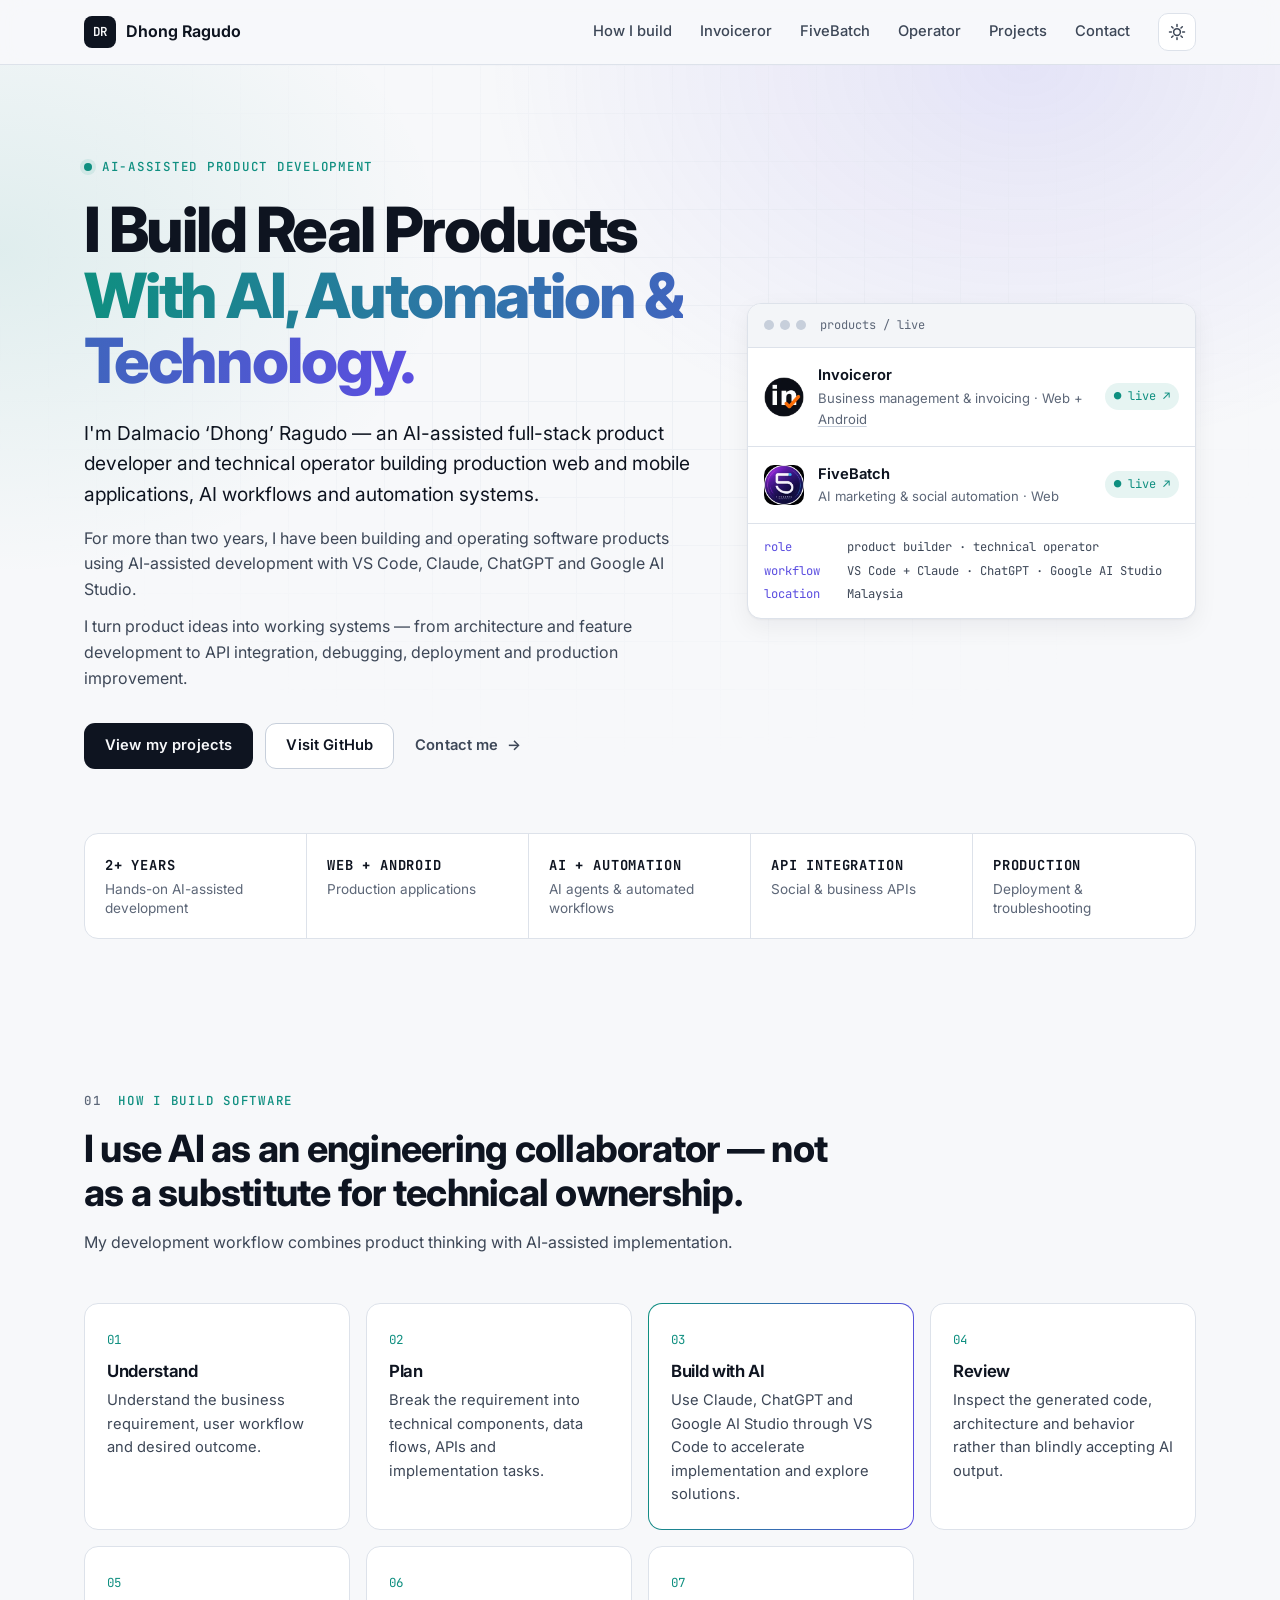
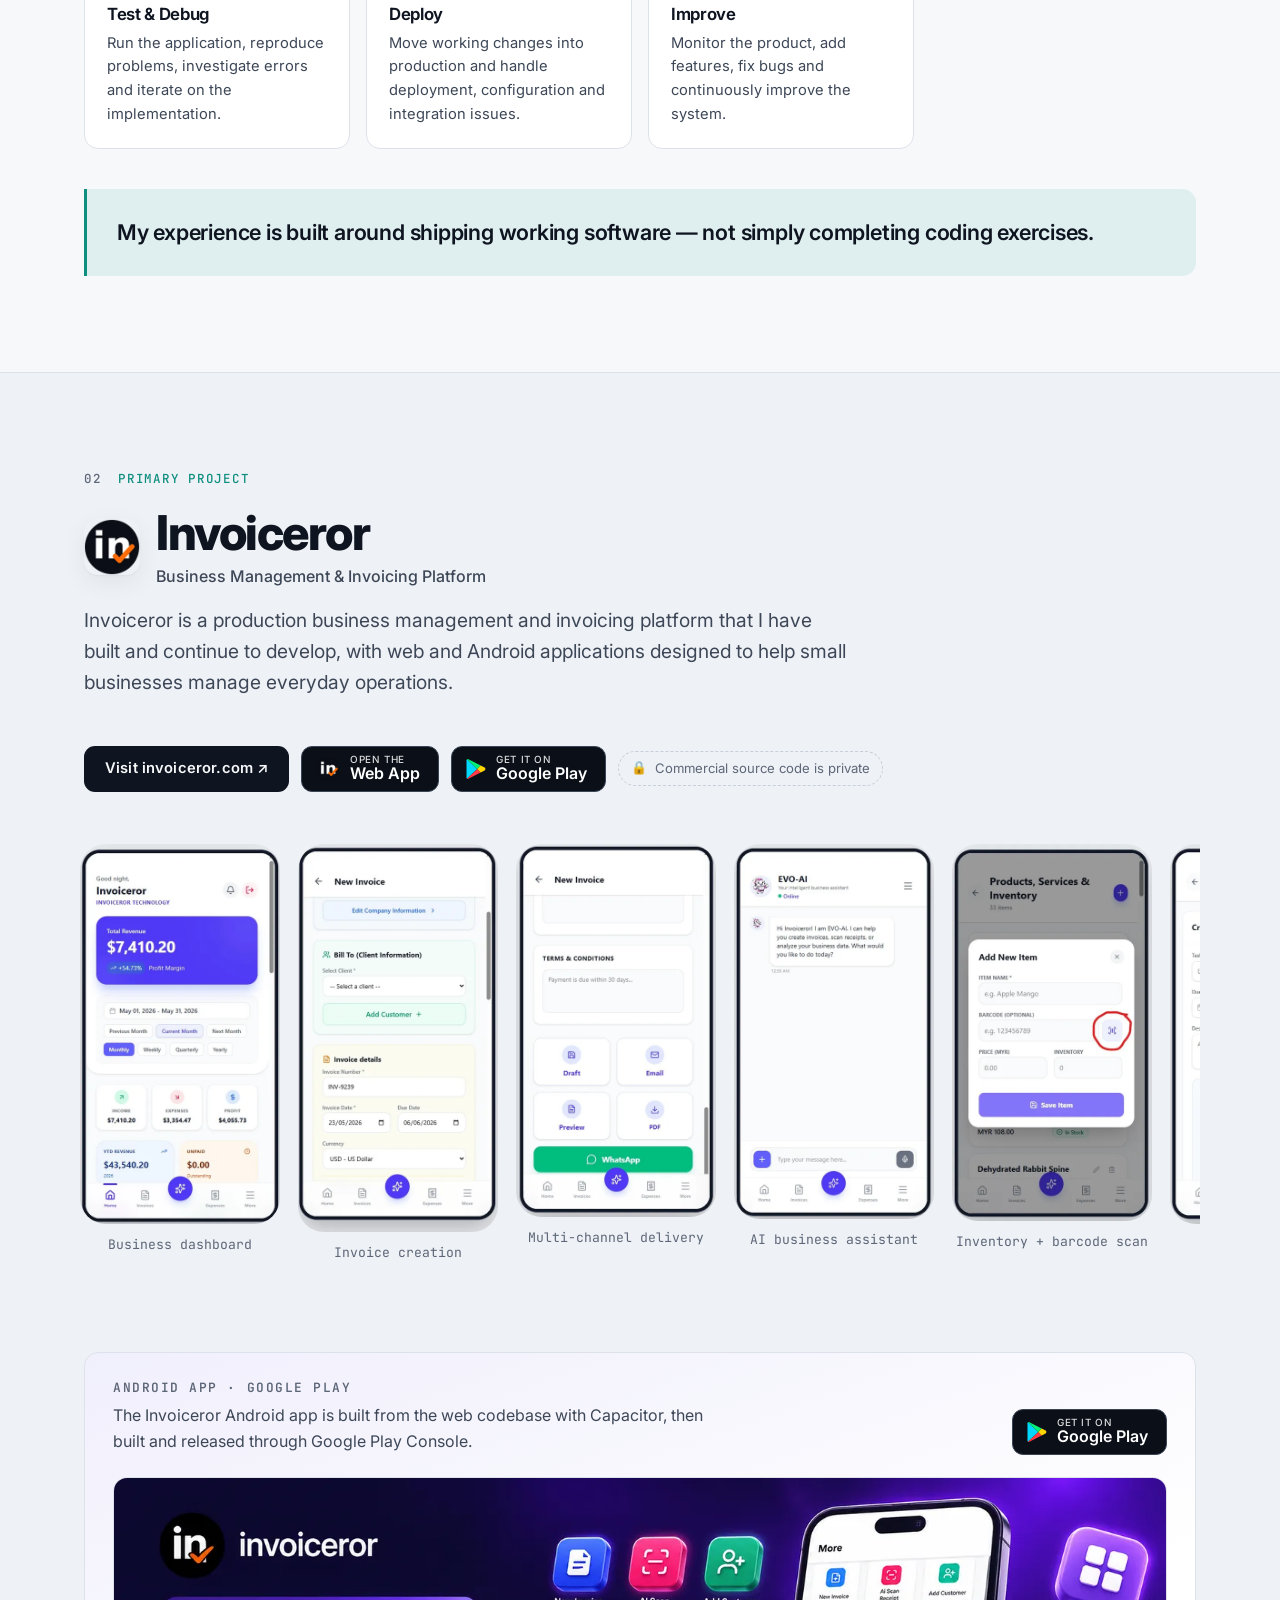
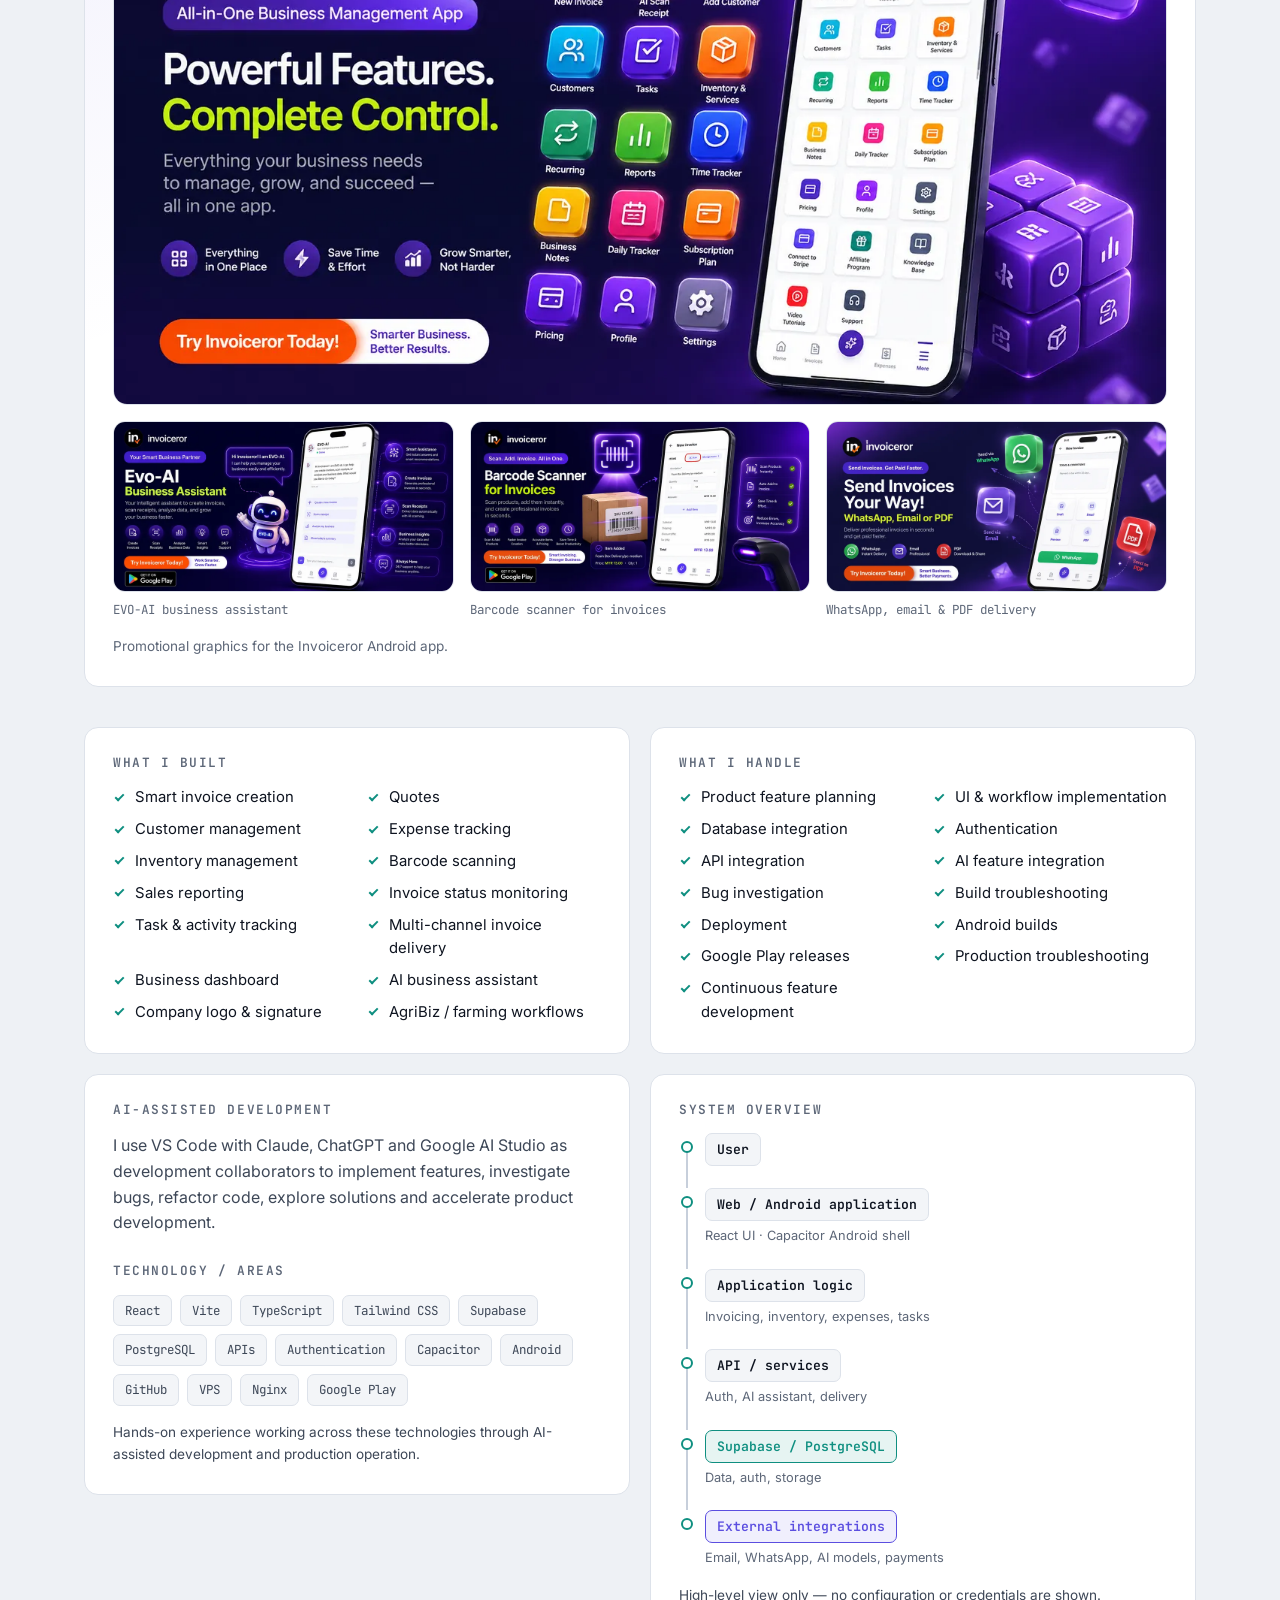
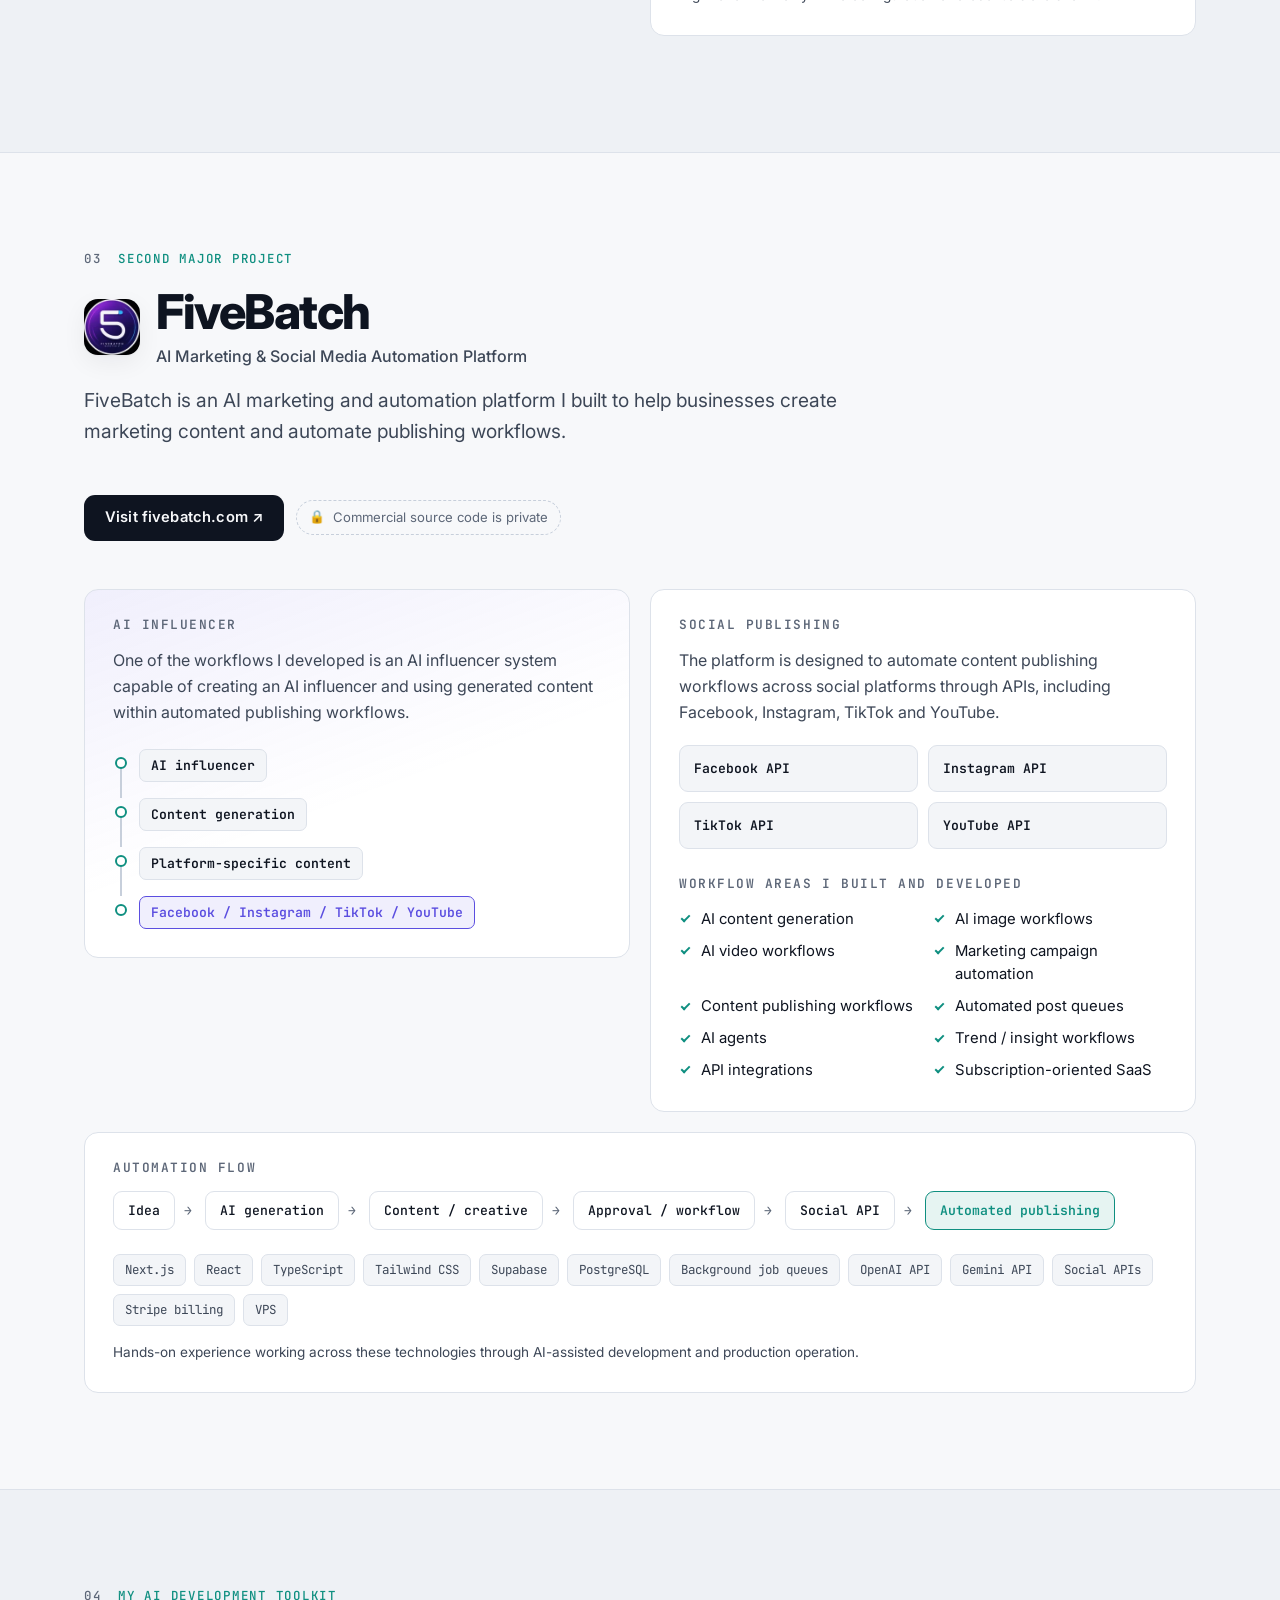
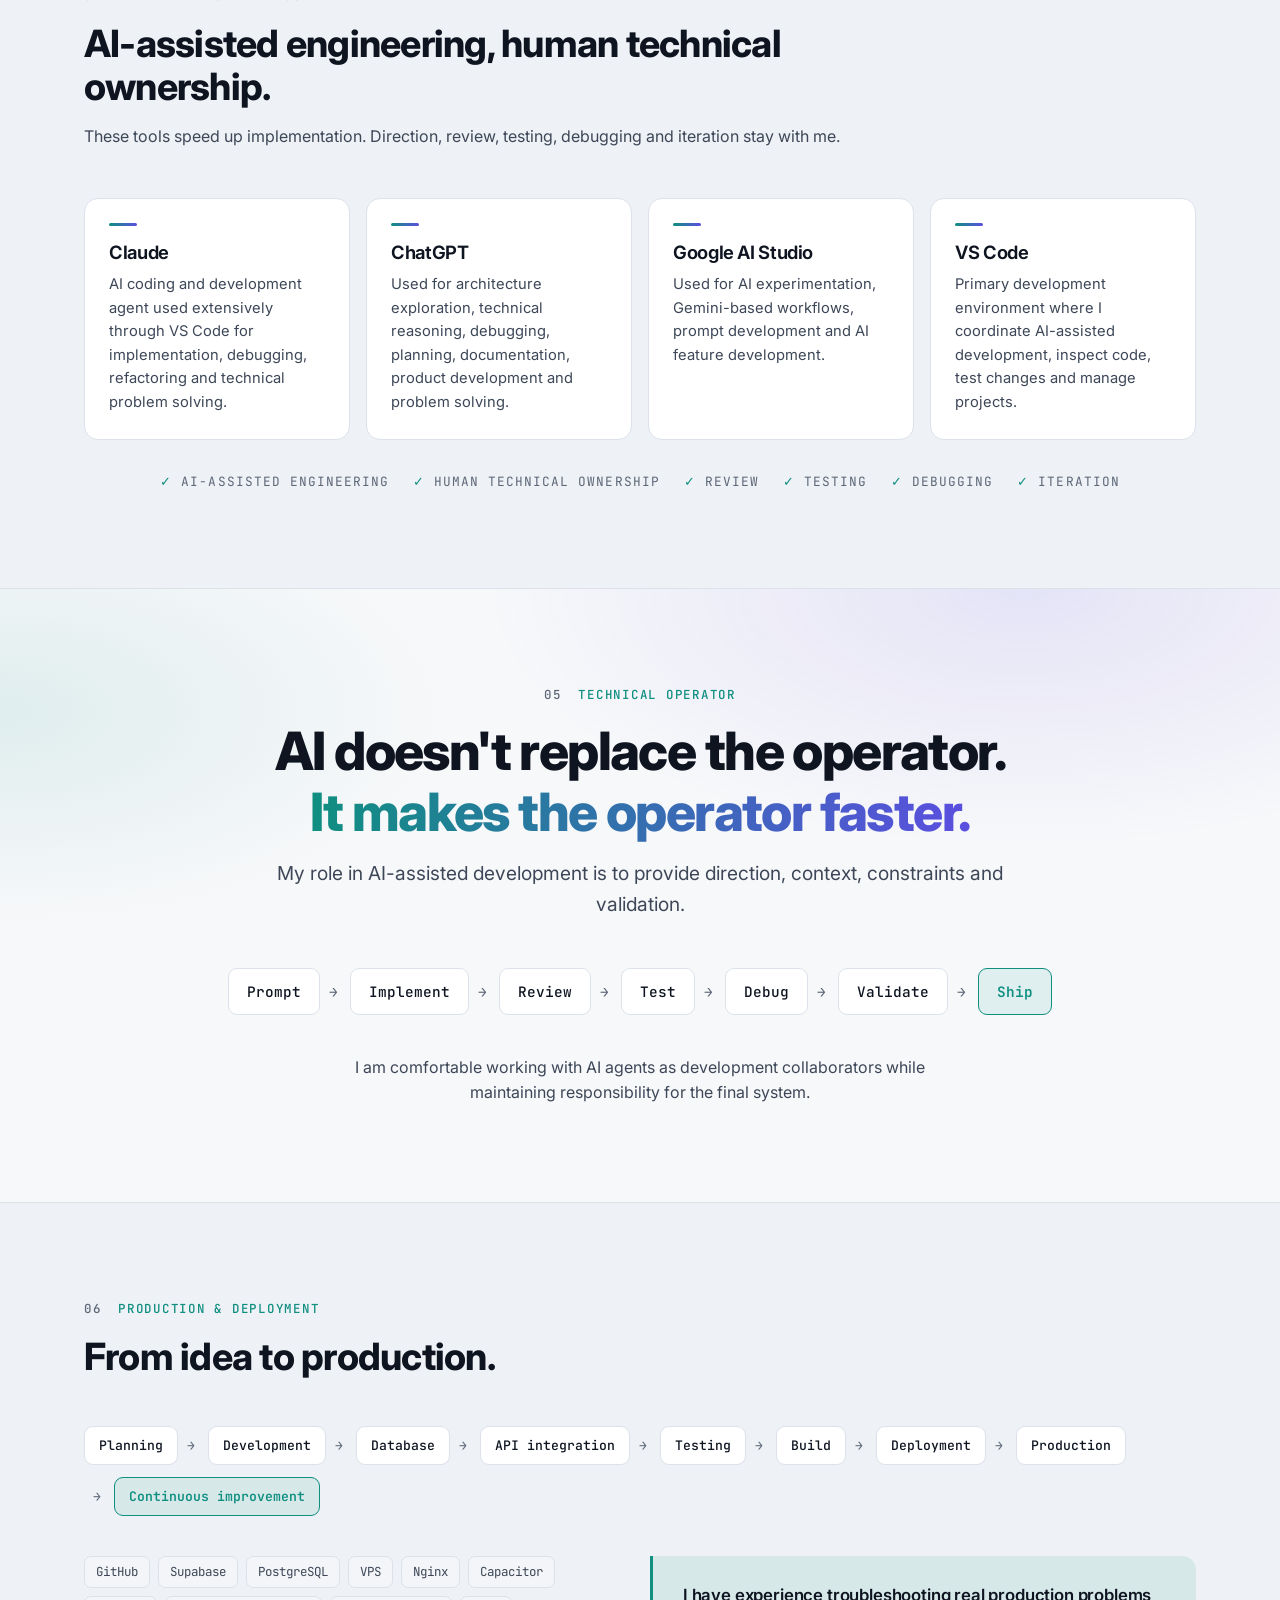
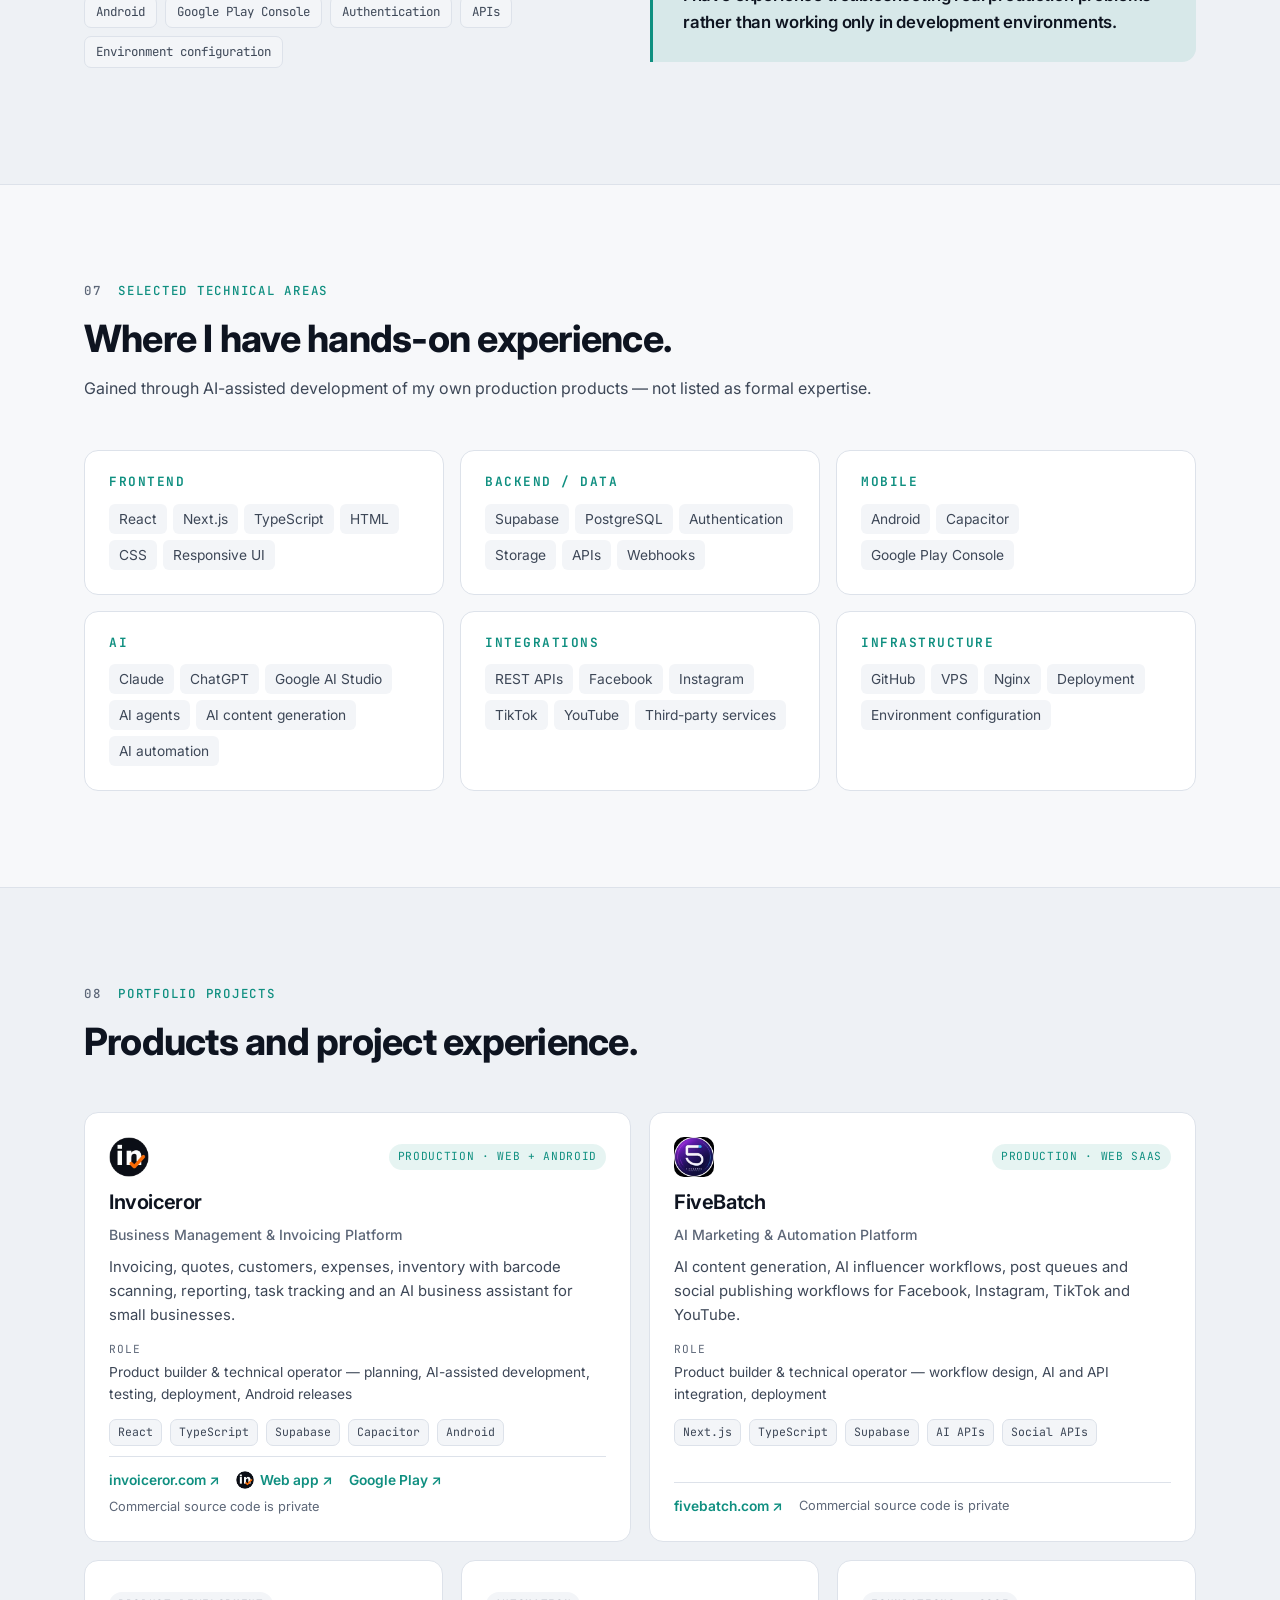
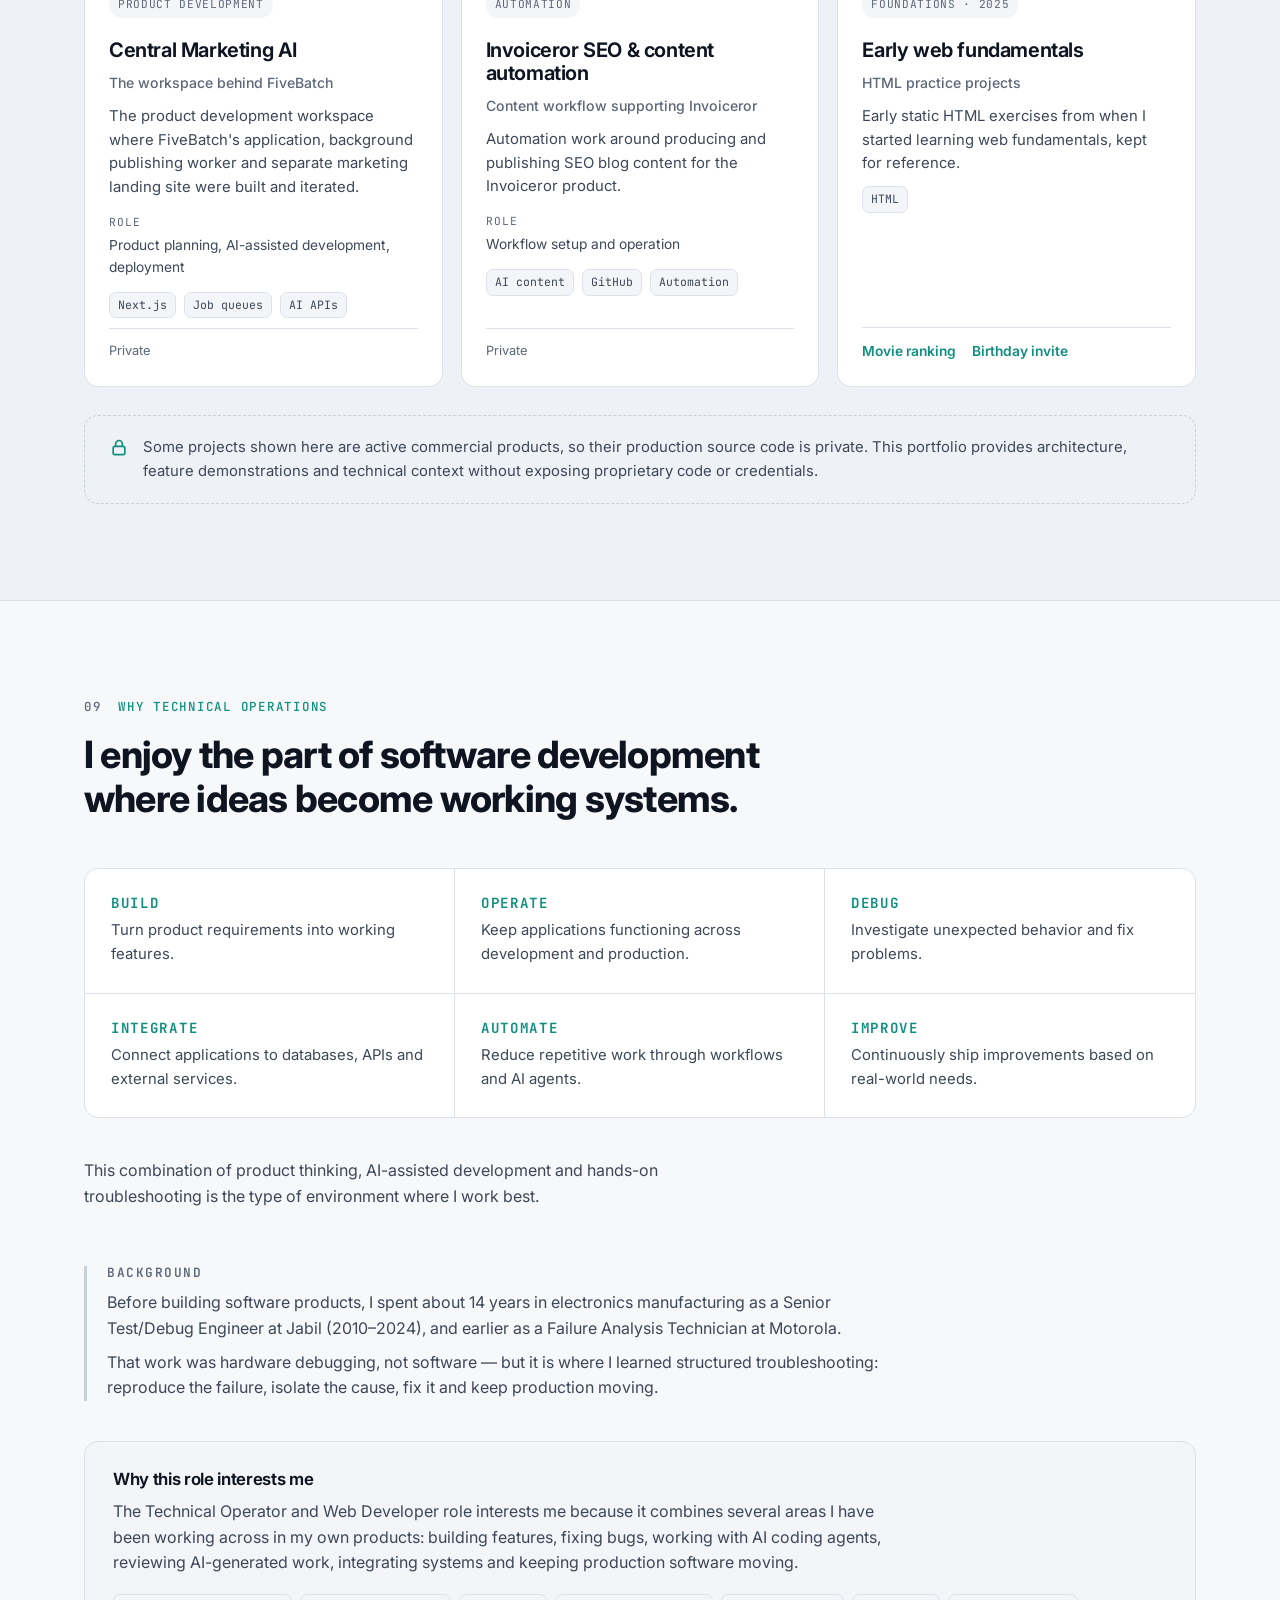
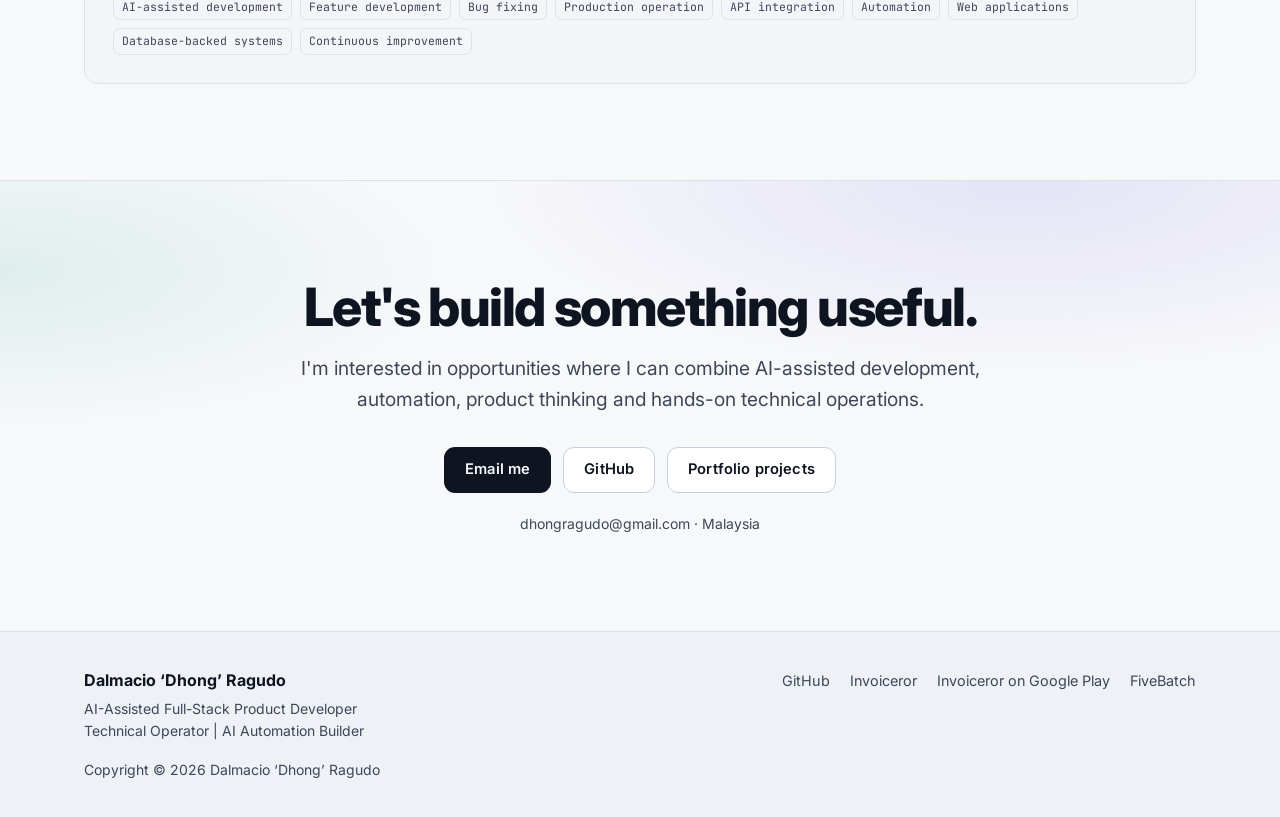
==== index.html @ 42b42f2f "Redesign portfolio: AI-assisted product developer & technical operator" ====
<!DOCTYPE html>
<html lang="en">
<head>
  <meta charset="UTF-8">
  <meta name="viewport" content="width=device-width, initial-scale=1.0">
  <title>Dhong Ragudo | AI-Assisted Full-Stack Product Developer &amp; Technical Operator</title>
  <meta name="description" content="AI-assisted full-stack product developer and technical operator building production web, Android, AI and automation systems with Claude, ChatGPT, Google AI Studio and modern web technologies.">
  <meta name="author" content="Dalmacio 'Dhong' Ragudo">
  <meta name="theme-color" content="#0b0f17">
  <link rel="canonical" href="https://dongrags.github.io/html-portpolio/">

  <meta property="og:type" content="website">
  <meta property="og:title" content="Dhong Ragudo | AI-Assisted Full-Stack Product Developer &amp; Technical Operator">
  <meta property="og:description" content="I build real software products by combining product thinking, AI-assisted development, automation and hands-on technical operations.">
  <meta property="og:url" content="https://dongrags.github.io/html-portpolio/">
  <meta name="twitter:card" content="summary">

  <link rel="icon" href="data:image/svg+xml,%3Csvg xmlns='http://www.w3.org/2000/svg' viewBox='0 0 32 32'%3E%3Crect width='32' height='32' rx='8' fill='%230b0f17'/%3E%3Ctext x='16' y='21.5' font-family='Arial,sans-serif' font-size='14' font-weight='700' fill='%235eead4' text-anchor='middle'%3EDR%3C/text%3E%3C/svg%3E">

  <link rel="preconnect" href="https://fonts.googleapis.com">
  <link rel="preconnect" href="https://fonts.gstatic.com" crossorigin>
  <link href="https://fonts.googleapis.com/css2?family=Inter:wght@400;500;600;700;800&family=JetBrains+Mono:wght@400;500;600&display=swap" rel="stylesheet">
  <link rel="stylesheet" href="assets/css/styles.css">

  <script>
    // Apply saved theme before paint to avoid a flash.
    try { var t = localStorage.getItem('theme'); if (t) document.documentElement.setAttribute('data-theme', t); } catch (e) {}
  </script>

  <script type="application/ld+json">
  {
    "@context": "https://schema.org",
    "@type": "Person",
    "name": "Dalmacio Ragudo",
    "alternateName": "Dhong Ragudo",
    "jobTitle": "AI-Assisted Full-Stack Product Developer",
    "address": { "@type": "PostalAddress", "addressCountry": "MY" },
    "url": "https://dongrags.github.io/html-portpolio/",
    "sameAs": ["https://github.com/dongrags"]
  }
  </script>
</head>
<body>
  <a class="skip-link" href="#main">Skip to content</a>

  <header class="site-header">
    <div class="container nav">
      <a class="brand" href="#top" aria-label="Dhong Ragudo, back to top">
        <span class="brand-mark" aria-hidden="true">DR</span>
        <span class="brand-name">Dhong Ragudo</span>
      </a>
      <nav aria-label="Primary">
        <button class="nav-toggle" aria-expanded="false" aria-controls="nav-links">
          <span class="sr-only">Menu</span>
          <svg width="20" height="20" viewBox="0 0 24 24" aria-hidden="true"><path d="M4 7h16M4 12h16M4 17h16" stroke="currentColor" stroke-width="2" stroke-linecap="round"/></svg>
        </button>
        <ul id="nav-links" class="nav-links">
          <li><a href="#process">How I build</a></li>
          <li><a href="#invoiceror">Invoiceror</a></li>
          <li><a href="#fivebatch">FiveBatch</a></li>
          <li><a href="#operator">Operator</a></li>
          <li><a href="#projects">Projects</a></li>
          <li><a href="#contact">Contact</a></li>
        </ul>
      </nav>
      <button class="theme-toggle" type="button" aria-label="Toggle light and dark theme">
        <svg class="icon-sun" width="18" height="18" viewBox="0 0 24 24" aria-hidden="true"><circle cx="12" cy="12" r="4.5" fill="none" stroke="currentColor" stroke-width="2"/><path d="M12 2v2.5M12 19.5V22M2 12h2.5M19.5 12H22M4.9 4.9l1.8 1.8M17.3 17.3l1.8 1.8M4.9 19.1l1.8-1.8M17.3 6.7l1.8-1.8" stroke="currentColor" stroke-width="2" stroke-linecap="round"/></svg>
        <svg class="icon-moon" width="18" height="18" viewBox="0 0 24 24" aria-hidden="true"><path d="M20 14.5A8 8 0 0 1 9.5 4a8 8 0 1 0 10.5 10.5Z" fill="none" stroke="currentColor" stroke-width="2" stroke-linejoin="round"/></svg>
      </button>
    </div>
  </header>

  <main id="main">

    <!-- ============ HERO ============ -->
    <section class="hero" id="top">
      <div class="container hero-grid">
        <div class="hero-copy">
          <p class="eyebrow">AI-Assisted Product Development</p>
          <h1>I Build Real Products<br><span class="grad">With AI, Automation &amp; Technology.</span></h1>
          <p class="lead">I'm Dalmacio ‘Dhong’ Ragudo — an AI-assisted full-stack product developer and technical operator building production web and mobile applications, AI workflows and automation systems.</p>
          <p class="muted">For more than two years, I have been building and operating software products using AI-assisted development with VS Code, Claude, ChatGPT and Google AI Studio.</p>
          <p class="muted">I turn product ideas into working systems — from architecture and feature development to API integration, debugging, deployment and production improvement.</p>
          <div class="cta-row">
            <a class="btn btn-primary" href="#projects">View my projects</a>
            <a class="btn btn-ghost" href="https://github.com/dongrags" target="_blank" rel="noopener">Visit GitHub</a>
            <a class="btn btn-text" href="#contact">Contact me <span aria-hidden="true">→</span></a>
          </div>
        </div>

        <aside class="console" aria-label="Products I build and operate">
          <div class="console-bar" aria-hidden="true"><span></span><span></span><span></span><em>products / live</em></div>
          <ul class="console-list">
            <li>
              <img src="assets/img/logo-invoiceror.webp" width="40" height="40" alt="">
              <div>
                <strong>Invoiceror</strong>
                <span>Business management &amp; invoicing · Web + <a href="https://play.google.com/store/apps/details?id=app.invoiceror.com" target="_blank" rel="noopener">Android</a></span>
              </div>
              <a href="https://invoiceror.com/" target="_blank" rel="noopener" class="status" aria-label="Visit invoiceror.com">live ↗</a>
            </li>
            <li>
              <img src="assets/img/logo-fivebatch.webp" width="40" height="40" alt="">
              <div>
                <strong>FiveBatch</strong>
                <span>AI marketing &amp; social automation · Web</span>
              </div>
              <a href="https://fivebatch.com/" target="_blank" rel="noopener" class="status" aria-label="Visit fivebatch.com">live ↗</a>
            </li>
          </ul>
          <div class="console-foot">
            <p><span class="k">role</span> product builder · technical operator</p>
            <p><span class="k">workflow</span> VS Code + Claude · ChatGPT · Google AI Studio</p>
            <p><span class="k">location</span> Malaysia</p>
          </div>
        </aside>
      </div>

      <div class="container">
        <ul class="cap-strip" aria-label="Capability summary">
          <li><strong>2+ Years</strong><span>Hands-on AI-assisted development</span></li>
          <li><strong>Web + Android</strong><span>Production applications</span></li>
          <li><strong>AI + Automation</strong><span>AI agents &amp; automated workflows</span></li>
          <li><strong>API Integration</strong><span>Social &amp; business APIs</span></li>
          <li><strong>Production</strong><span>Deployment &amp; troubleshooting</span></li>
        </ul>
      </div>
    </section>

    <!-- ============ HOW I BUILD ============ -->
    <section class="section" id="process">
      <div class="container">
        <header class="section-head">
          <p class="kicker"><span>01</span> How I build software</p>
          <h2>I use AI as an engineering collaborator — not as a substitute for technical ownership.</h2>
          <p class="muted">My development workflow combines product thinking with AI-assisted implementation.</p>
        </header>

        <ol class="steps">
          <li><span class="step-n">01</span><h3>Understand</h3><p>Understand the business requirement, user workflow and desired outcome.</p></li>
          <li><span class="step-n">02</span><h3>Plan</h3><p>Break the requirement into technical components, data flows, APIs and implementation tasks.</p></li>
          <li class="is-ai"><span class="step-n">03</span><h3>Build with AI</h3><p>Use Claude, ChatGPT and Google AI Studio through VS Code to accelerate implementation and explore solutions.</p></li>
          <li><span class="step-n">04</span><h3>Review</h3><p>Inspect the generated code, architecture and behavior rather than blindly accepting AI output.</p></li>
          <li><span class="step-n">05</span><h3>Test &amp; Debug</h3><p>Run the application, reproduce problems, investigate errors and iterate on the implementation.</p></li>
          <li><span class="step-n">06</span><h3>Deploy</h3><p>Move working changes into production and handle deployment, configuration and integration issues.</p></li>
          <li><span class="step-n">07</span><h3>Improve</h3><p>Monitor the product, add features, fix bugs and continuously improve the system.</p></li>
        </ol>

        <blockquote class="callout">My experience is built around shipping working software — not simply completing coding exercises.</blockquote>
      </div>
    </section>

    <!-- ============ INVOICEROR ============ -->
    <section class="section section-alt" id="invoiceror">
      <div class="container">
        <header class="section-head project-head">
          <p class="kicker"><span>02</span> Primary project</p>
          <div class="project-title">
            <img src="assets/img/logo-invoiceror.webp" width="56" height="56" alt="Invoiceror logo">
            <div>
              <h2>Invoiceror</h2>
              <p class="subtitle">Business Management &amp; Invoicing Platform</p>
            </div>
          </div>
          <p class="lead">Invoiceror is a production business management and invoicing platform that I have built and continue to develop, with web and Android applications designed to help small businesses manage everyday operations.</p>
          <div class="cta-row">
            <a class="btn btn-primary" href="https://invoiceror.com/" target="_blank" rel="noopener">Visit invoiceror.com ↗</a>
            <a class="btn btn-play btn-webapp" href="https://app.invoiceror.com/" target="_blank" rel="noopener" aria-label="Open the Invoiceror web app">
              <img src="assets/img/logo-invoiceror.webp" width="24" height="24" alt="">
              <span class="play-text"><small>Open the</small>Web App</span>
            </a>
            <a class="btn btn-play" href="https://play.google.com/store/apps/details?id=app.invoiceror.com" target="_blank" rel="noopener" aria-label="Get the Invoiceror Android app on Google Play">
              <svg width="20" height="22" viewBox="0 0 20 22" aria-hidden="true"><path d="M1 1.2 11.3 11 1 20.8c-.3-.2-.5-.6-.5-1V2.2c0-.4.2-.8.5-1Z" fill="#00d7fe"/><path d="m14.7 7.6-3.4 3.4L1 1.2c.2-.1.5-.2.8-.2.2 0 .4 0 .6.2l12.3 6.4Z" fill="#00f076"/><path d="M14.7 14.4 2.4 20.8c-.2.1-.4.2-.6.2-.3 0-.6-.1-.8-.2L11.3 11l3.4 3.4Z" fill="#ff3a44"/><path d="M18.6 12.4 14.7 14.4 11.3 11l3.4-3.4 3.9 2c.5.3.8.8.8 1.4s-.3 1.1-.8 1.4Z" fill="#ffd500"/></svg>
              <span class="play-text"><small>Get it on</small>Google Play</span>
            </a>
            <span class="private-pill">Commercial source code is private</span>
          </div>
        </header>

        <div class="shots" role="list" aria-label="Invoiceror Android app screenshots">
          <figure role="listitem"><img src="assets/img/invoiceror-dashboard.webp" width="440" height="836" loading="lazy" decoding="async" alt="Invoiceror business dashboard showing revenue, income, expenses and profit cards"><figcaption>Business dashboard</figcaption></figure>
          <figure role="listitem"><img src="assets/img/invoiceror-invoice.webp" width="440" height="854" loading="lazy" decoding="async" alt="New invoice screen with client selection, invoice number, dates and currency"><figcaption>Invoice creation</figcaption></figure>
          <figure role="listitem"><img src="assets/img/invoiceror-delivery.webp" width="440" height="822" loading="lazy" decoding="async" alt="Invoice actions: save draft, email, preview, PDF and WhatsApp delivery"><figcaption>Multi-channel delivery</figcaption></figure>
          <figure role="listitem"><img src="assets/img/invoiceror-ai-assistant.webp" width="440" height="826" loading="lazy" decoding="async" alt="EVO-AI business assistant chat screen"><figcaption>AI business assistant</figcaption></figure>
          <figure role="listitem"><img src="assets/img/invoiceror-barcode.webp" width="440" height="830" loading="lazy" decoding="async" alt="Add inventory item dialog with barcode scan button"><figcaption>Inventory + barcode scan</figcaption></figure>
          <figure role="listitem"><img src="assets/img/invoiceror-tasks.webp" width="440" height="837" loading="lazy" decoding="async" alt="Task tracker with due date and notification settings"><figcaption>Task tracking</figcaption></figure>
          <figure role="listitem" class="shot-raw"><img src="assets/img/invoiceror-receipt-scan.webp" width="440" height="953" loading="lazy" decoding="async" alt="Android screen for scanning a receipt with the camera to extract expense details"><figcaption>AI receipt scan</figcaption></figure>
          <figure role="listitem" class="shot-raw"><img src="assets/img/invoiceror-agribiz.webp" width="440" height="953" loading="lazy" decoding="async" alt="AgriBiz rabbit farming screen with herd counts and quick actions"><figcaption>AgriBiz farming module</figcaption></figure>
        </div>

        <div class="play-showcase">
          <div class="play-head">
            <div>
              <h3 class="panel-title">Android app · Google Play</h3>
              <p>The Invoiceror Android app is built from the web codebase with Capacitor, then built and released through Google Play Console.</p>
            </div>
            <a class="btn btn-play" href="https://play.google.com/store/apps/details?id=app.invoiceror.com" target="_blank" rel="noopener" aria-label="Get the Invoiceror Android app on Google Play">
              <svg width="20" height="22" viewBox="0 0 20 22" aria-hidden="true"><path d="M1 1.2 11.3 11 1 20.8c-.3-.2-.5-.6-.5-1V2.2c0-.4.2-.8.5-1Z" fill="#00d7fe"/><path d="m14.7 7.6-3.4 3.4L1 1.2c.2-.1.5-.2.8-.2.2 0 .4 0 .6.2l12.3 6.4Z" fill="#00f076"/><path d="M14.7 14.4 2.4 20.8c-.2.1-.4.2-.6.2-.3 0-.6-.1-.8-.2L11.3 11l3.4 3.4Z" fill="#ff3a44"/><path d="M18.6 12.4 14.7 14.4 11.3 11l3.4-3.4 3.9 2c.5.3.8.8.8 1.4s-.3 1.1-.8 1.4Z" fill="#ffd500"/></svg>
              <span class="play-text"><small>Get it on</small>Google Play</span>
            </a>
          </div>
          <a class="promo promo-wide" href="https://play.google.com/store/apps/details?id=app.invoiceror.com" target="_blank" rel="noopener">
            <img src="assets/img/promo-features.webp" width="1400" height="700" loading="lazy" decoding="async" alt="Invoiceror promotional graphic: all-in-one business management app with invoices, AI receipt scan, customers, tasks, inventory, reports and more">
          </a>
          <div class="promo-grid">
            <figure class="promo"><img src="assets/img/promo-ai-assistant.webp" width="900" height="450" loading="lazy" decoding="async" alt="Promotional graphic for the EVO-AI business assistant in Invoiceror"><figcaption>EVO-AI business assistant</figcaption></figure>
            <figure class="promo"><img src="assets/img/promo-barcode.webp" width="900" height="450" loading="lazy" decoding="async" alt="Promotional graphic for barcode scanning during invoice creation"><figcaption>Barcode scanner for invoices</figcaption></figure>
            <figure class="promo"><img src="assets/img/promo-delivery.webp" width="900" height="450" loading="lazy" decoding="async" alt="Promotional graphic for sending invoices by WhatsApp, email or PDF"><figcaption>WhatsApp, email &amp; PDF delivery</figcaption></figure>
          </div>
          <p class="note">Promotional graphics for the Invoiceror Android app.</p>
        </div>

        <div class="split">
          <div class="panel">
            <h3 class="panel-title">What I built</h3>
            <ul class="check-list cols-2">
              <li>Smart invoice creation</li>
              <li>Quotes</li>
              <li>Customer management</li>
              <li>Expense tracking</li>
              <li>Inventory management</li>
              <li>Barcode scanning</li>
              <li>Sales reporting</li>
              <li>Invoice status monitoring</li>
              <li>Task &amp; activity tracking</li>
              <li>Multi-channel invoice delivery</li>
              <li>Business dashboard</li>
              <li>AI business assistant</li>
              <li>Company logo &amp; signature</li>
              <li>AgriBiz / farming workflows</li>
            </ul>
          </div>
          <div class="panel">
            <h3 class="panel-title">What I handle</h3>
            <ul class="check-list cols-2">
              <li>Product feature planning</li>
              <li>UI &amp; workflow implementation</li>
              <li>Database integration</li>
              <li>Authentication</li>
              <li>API integration</li>
              <li>AI feature integration</li>
              <li>Bug investigation</li>
              <li>Build troubleshooting</li>
              <li>Deployment</li>
              <li>Android builds</li>
              <li>Google Play releases</li>
              <li>Production troubleshooting</li>
              <li>Continuous feature development</li>
            </ul>
          </div>
        </div>

        <div class="split">
          <div class="panel">
            <h3 class="panel-title">AI-assisted development</h3>
            <p>I use VS Code with Claude, ChatGPT and Google AI Studio as development collaborators to implement features, investigate bugs, refactor code, explore solutions and accelerate product development.</p>
            <h3 class="panel-title mt">Technology / areas</h3>
            <ul class="tags">
              <li>React</li><li>Vite</li><li>TypeScript</li><li>Tailwind CSS</li><li>Supabase</li><li>PostgreSQL</li><li>APIs</li><li>Authentication</li><li>Capacitor</li><li>Android</li><li>GitHub</li><li>VPS</li><li>Nginx</li><li>Google Play</li>
            </ul>
            <p class="note">Hands-on experience working across these technologies through AI-assisted development and production operation.</p>
          </div>

          <div class="panel">
            <h3 class="panel-title">System overview</h3>
            <ol class="flow" aria-label="Invoiceror high-level architecture">
              <li><span class="flow-node">User</span></li>
              <li><span class="flow-node">Web / Android application</span><small>React UI · Capacitor Android shell</small></li>
              <li><span class="flow-node">Application logic</span><small>Invoicing, inventory, expenses, tasks</small></li>
              <li><span class="flow-node">API / services</span><small>Auth, AI assistant, delivery</small></li>
              <li><span class="flow-node flow-db">Supabase / PostgreSQL</span><small>Data, auth, storage</small></li>
              <li><span class="flow-node flow-ext">External integrations</span><small>Email, WhatsApp, AI models, payments</small></li>
            </ol>
            <p class="note">High-level view only — no configuration or credentials are shown.</p>
          </div>
        </div>
      </div>
    </section>

    <!-- ============ FIVEBATCH ============ -->
    <section class="section" id="fivebatch">
      <div class="container">
        <header class="section-head project-head">
          <p class="kicker"><span>03</span> Second major project</p>
          <div class="project-title">
            <img src="assets/img/logo-fivebatch.webp" width="56" height="56" alt="FiveBatch logo">
            <div>
              <h2>FiveBatch</h2>
              <p class="subtitle">AI Marketing &amp; Social Media Automation Platform</p>
            </div>
          </div>
          <p class="lead">FiveBatch is an AI marketing and automation platform I built to help businesses create marketing content and automate publishing workflows.</p>
          <div class="cta-row">
            <a class="btn btn-primary" href="https://fivebatch.com/" target="_blank" rel="noopener">Visit fivebatch.com ↗</a>
            <span class="private-pill">Commercial source code is private</span>
          </div>
        </header>

        <div class="split">
          <div class="panel panel-accent">
            <h3 class="panel-title">AI influencer</h3>
            <p>One of the workflows I developed is an AI influencer system capable of creating an AI influencer and using generated content within automated publishing workflows.</p>
            <ol class="flow flow-compact" aria-label="AI influencer workflow">
              <li><span class="flow-node">AI influencer</span></li>
              <li><span class="flow-node">Content generation</span></li>
              <li><span class="flow-node">Platform-specific content</span></li>
              <li><span class="flow-node flow-ext">Facebook / Instagram / TikTok / YouTube</span></li>
            </ol>
          </div>
          <div class="panel">
            <h3 class="panel-title">Social publishing</h3>
            <p>The platform is designed to automate content publishing workflows across social platforms through APIs, including Facebook, Instagram, TikTok and YouTube.</p>
            <ul class="api-grid">
              <li>Facebook API</li><li>Instagram API</li><li>TikTok API</li><li>YouTube API</li>
            </ul>
            <h3 class="panel-title mt">Workflow areas I built and developed</h3>
            <ul class="check-list cols-2">
              <li>AI content generation</li>
              <li>AI image workflows</li>
              <li>AI video workflows</li>
              <li>Marketing campaign automation</li>
              <li>Content publishing workflows</li>
              <li>Automated post queues</li>
              <li>AI agents</li>
              <li>Trend / insight workflows</li>
              <li>API integrations</li>
              <li>Subscription-oriented SaaS</li>
            </ul>
          </div>
        </div>

        <div class="panel">
          <h3 class="panel-title">Automation flow</h3>
          <ol class="pipeline" aria-label="FiveBatch content automation flow">
            <li>Idea</li><li>AI generation</li><li>Content / creative</li><li>Approval / workflow</li><li>Social API</li><li class="is-end">Automated publishing</li>
          </ol>
          <ul class="tags mt">
            <li>Next.js</li><li>React</li><li>TypeScript</li><li>Tailwind CSS</li><li>Supabase</li><li>PostgreSQL</li><li>Background job queues</li><li>OpenAI API</li><li>Gemini API</li><li>Social APIs</li><li>Stripe billing</li><li>VPS</li>
          </ul>
          <p class="note">Hands-on experience working across these technologies through AI-assisted development and production operation.</p>
        </div>
      </div>
    </section>

    <!-- ============ AI TOOLKIT ============ -->
    <section class="section section-alt" id="toolkit">
      <div class="container">
        <header class="section-head">
          <p class="kicker"><span>04</span> My AI development toolkit</p>
          <h2>AI-assisted engineering, human technical ownership.</h2>
          <p class="muted">These tools speed up implementation. Direction, review, testing, debugging and iteration stay with me.</p>
        </header>
        <div class="tool-grid">
          <article class="tool">
            <h3>Claude</h3>
            <p>AI coding and development agent used extensively through VS Code for implementation, debugging, refactoring and technical problem solving.</p>
          </article>
          <article class="tool">
            <h3>ChatGPT</h3>
            <p>Used for architecture exploration, technical reasoning, debugging, planning, documentation, product development and problem solving.</p>
          </article>
          <article class="tool">
            <h3>Google AI Studio</h3>
            <p>Used for AI experimentation, Gemini-based workflows, prompt development and AI feature development.</p>
          </article>
          <article class="tool">
            <h3>VS Code</h3>
            <p>Primary development environment where I coordinate AI-assisted development, inspect code, test changes and manage projects.</p>
          </article>
        </div>
        <ul class="principles" aria-label="Principles">
          <li>AI-assisted engineering</li><li>Human technical ownership</li><li>Review</li><li>Testing</li><li>Debugging</li><li>Iteration</li>
        </ul>
      </div>
    </section>

    <!-- ============ OPERATOR ============ -->
    <section class="section operator" id="operator">
      <div class="container">
        <header class="section-head center">
          <p class="kicker"><span>05</span> Technical operator</p>
          <h2 class="big">AI doesn't replace the operator.<br><span class="grad">It makes the operator faster.</span></h2>
          <p class="lead">My role in AI-assisted development is to provide direction, context, constraints and validation.</p>
        </header>
        <ol class="pipeline pipeline-lg" aria-label="Operator loop">
          <li>Prompt</li><li>Implement</li><li>Review</li><li>Test</li><li>Debug</li><li>Validate</li><li class="is-end">Ship</li>
        </ol>
        <p class="center muted narrow">I am comfortable working with AI agents as development collaborators while maintaining responsibility for the final system.</p>
      </div>
    </section>

    <!-- ============ PRODUCTION ============ -->
    <section class="section section-alt" id="production">
      <div class="container">
        <header class="section-head">
          <p class="kicker"><span>06</span> Production &amp; deployment</p>
          <h2>From idea to production.</h2>
        </header>
        <ol class="pipeline" aria-label="Idea to production lifecycle">
          <li>Planning</li><li>Development</li><li>Database</li><li>API integration</li><li>Testing</li><li>Build</li><li>Deployment</li><li>Production</li><li class="is-end">Continuous improvement</li>
        </ol>
        <div class="split mt-lg">
          <div>
            <ul class="tags">
              <li>GitHub</li><li>Supabase</li><li>PostgreSQL</li><li>VPS</li><li>Nginx</li><li>Capacitor</li><li>Android</li><li>Google Play Console</li><li>Authentication</li><li>APIs</li><li>Environment configuration</li>
            </ul>
          </div>
          <blockquote class="callout callout-sm">I have experience troubleshooting real production problems rather than working only in development environments.</blockquote>
        </div>
      </div>
    </section>

    <!-- ============ TECHNICAL AREAS ============ -->
    <section class="section" id="skills">
      <div class="container">
        <header class="section-head">
          <p class="kicker"><span>07</span> Selected technical areas</p>
          <h2>Where I have hands-on experience.</h2>
          <p class="muted">Gained through AI-assisted development of my own production products — not listed as formal expertise.</p>
        </header>
        <div class="area-grid">
          <div class="area"><h3>Frontend</h3><ul><li>React</li><li>Next.js</li><li>TypeScript</li><li>HTML</li><li>CSS</li><li>Responsive UI</li></ul></div>
          <div class="area"><h3>Backend / Data</h3><ul><li>Supabase</li><li>PostgreSQL</li><li>Authentication</li><li>Storage</li><li>APIs</li><li>Webhooks</li></ul></div>
          <div class="area"><h3>Mobile</h3><ul><li>Android</li><li>Capacitor</li><li>Google Play Console</li></ul></div>
          <div class="area"><h3>AI</h3><ul><li>Claude</li><li>ChatGPT</li><li>Google AI Studio</li><li>AI agents</li><li>AI content generation</li><li>AI automation</li></ul></div>
          <div class="area"><h3>Integrations</h3><ul><li>REST APIs</li><li>Facebook</li><li>Instagram</li><li>TikTok</li><li>YouTube</li><li>Third-party services</li></ul></div>
          <div class="area"><h3>Infrastructure</h3><ul><li>GitHub</li><li>VPS</li><li>Nginx</li><li>Deployment</li><li>Environment configuration</li></ul></div>
        </div>
      </div>
    </section>

    <!-- ============ PROJECTS ============ -->
    <section class="section section-alt" id="projects">
      <div class="container">
        <header class="section-head">
          <p class="kicker"><span>08</span> Portfolio projects</p>
          <h2>Products and project experience.</h2>
        </header>

        <div class="card-grid">
          <article class="card card-feature">
            <div class="card-top"><img src="assets/img/logo-invoiceror.webp" width="40" height="40" alt="" loading="lazy"><span class="badge">Production · Web + Android</span></div>
            <h3>Invoiceror</h3>
            <p class="card-sub">Business Management &amp; Invoicing Platform</p>
            <p>Invoicing, quotes, customers, expenses, inventory with barcode scanning, reporting, task tracking and an AI business assistant for small businesses.</p>
            <dl><dt>Role</dt><dd>Product builder &amp; technical operator — planning, AI-assisted development, testing, deployment, Android releases</dd></dl>
            <ul class="tags tags-sm"><li>React</li><li>TypeScript</li><li>Supabase</li><li>Capacitor</li><li>Android</li></ul>
            <div class="card-links"><a href="https://invoiceror.com/" target="_blank" rel="noopener">invoiceror.com ↗</a><a class="link-logo" href="https://app.invoiceror.com/" target="_blank" rel="noopener"><img src="assets/img/logo-invoiceror.webp" width="18" height="18" alt="" loading="lazy">Web app ↗</a><a href="https://play.google.com/store/apps/details?id=app.invoiceror.com" target="_blank" rel="noopener">Google Play ↗</a><span>Commercial source code is private</span></div>
          </article>

          <article class="card card-feature">
            <div class="card-top"><img src="assets/img/logo-fivebatch.webp" width="40" height="40" alt="" loading="lazy"><span class="badge">Production · Web SaaS</span></div>
            <h3>FiveBatch</h3>
            <p class="card-sub">AI Marketing &amp; Automation Platform</p>
            <p>AI content generation, AI influencer workflows, post queues and social publishing workflows for Facebook, Instagram, TikTok and YouTube.</p>
            <dl><dt>Role</dt><dd>Product builder &amp; technical operator — workflow design, AI and API integration, deployment</dd></dl>
            <ul class="tags tags-sm"><li>Next.js</li><li>TypeScript</li><li>Supabase</li><li>AI APIs</li><li>Social APIs</li></ul>
            <div class="card-links"><a href="https://fivebatch.com/" target="_blank" rel="noopener">fivebatch.com ↗</a><span>Commercial source code is private</span></div>
          </article>

          <article class="card">
            <div class="card-top"><span class="badge badge-muted">Product development</span></div>
            <h3>Central Marketing AI</h3>
            <p class="card-sub">The workspace behind FiveBatch</p>
            <p>The product development workspace where FiveBatch's application, background publishing worker and separate marketing landing site were built and iterated.</p>
            <dl><dt>Role</dt><dd>Product planning, AI-assisted development, deployment</dd></dl>
            <ul class="tags tags-sm"><li>Next.js</li><li>Job queues</li><li>AI APIs</li></ul>
            <div class="card-links"><span>Private</span></div>
          </article>

          <article class="card">
            <div class="card-top"><span class="badge badge-muted">Automation</span></div>
            <h3>Invoiceror SEO &amp; content automation</h3>
            <p class="card-sub">Content workflow supporting Invoiceror</p>
            <p>Automation work around producing and publishing SEO blog content for the Invoiceror product.</p>
            <dl><dt>Role</dt><dd>Workflow setup and operation</dd></dl>
            <ul class="tags tags-sm"><li>AI content</li><li>GitHub</li><li>Automation</li></ul>
            <div class="card-links"><span>Private</span></div>
          </article>

          <article class="card">
            <div class="card-top"><span class="badge badge-muted">Foundations · 2025</span></div>
            <h3>Early web fundamentals</h3>
            <p class="card-sub">HTML practice projects</p>
            <p>Early static HTML exercises from when I started learning web fundamentals, kept for reference.</p>
            <ul class="tags tags-sm"><li>HTML</li></ul>
            <div class="card-links"><a href="public/movie-ranking.html">Movie ranking</a><a href="public/birthday-invite.html">Birthday invite</a></div>
          </article>
        </div>

        <aside class="private-note" aria-label="Note about private source code">
          <svg width="20" height="20" viewBox="0 0 24 24" aria-hidden="true"><rect x="5" y="10" width="14" height="10" rx="2" fill="none" stroke="currentColor" stroke-width="2"/><path d="M8 10V7a4 4 0 0 1 8 0v3" fill="none" stroke="currentColor" stroke-width="2"/></svg>
          <p>Some projects shown here are active commercial products, so their production source code is private. This portfolio provides architecture, feature demonstrations and technical context without exposing proprietary code or credentials.</p>
        </aside>
      </div>
    </section>

    <!-- ============ WHY TECH OPS ============ -->
    <section class="section" id="why">
      <div class="container">
        <header class="section-head">
          <p class="kicker"><span>09</span> Why technical operations</p>
          <h2>I enjoy the part of software development where ideas become working systems.</h2>
        </header>
        <div class="why-grid">
          <div><h3>Build</h3><p>Turn product requirements into working features.</p></div>
          <div><h3>Operate</h3><p>Keep applications functioning across development and production.</p></div>
          <div><h3>Debug</h3><p>Investigate unexpected behavior and fix problems.</p></div>
          <div><h3>Integrate</h3><p>Connect applications to databases, APIs and external services.</p></div>
          <div><h3>Automate</h3><p>Reduce repetitive work through workflows and AI agents.</p></div>
          <div><h3>Improve</h3><p>Continuously ship improvements based on real-world needs.</p></div>
        </div>
        <p class="muted narrow mt-lg">This combination of product thinking, AI-assisted development and hands-on troubleshooting is the type of environment where I work best.</p>

        <div class="background">
          <h3 class="panel-title">Background</h3>
          <p>Before building software products, I spent about 14 years in electronics manufacturing as a Senior Test/Debug Engineer at Jabil (2010–2024), and earlier as a Failure Analysis Technician at Motorola.</p>
          <p>That work was hardware debugging, not software — but it is where I learned structured troubleshooting: reproduce the failure, isolate the cause, fix it and keep production moving.</p>
        </div>

        <div class="role-box">
          <h3>Why this role interests me</h3>
          <p>The Technical Operator and Web Developer role interests me because it combines several areas I have been working across in my own products: building features, fixing bugs, working with AI coding agents, reviewing AI-generated work, integrating systems and keeping production software moving.</p>
          <ul class="tags tags-sm">
            <li>AI-assisted development</li><li>Feature development</li><li>Bug fixing</li><li>Production operation</li><li>API integration</li><li>Automation</li><li>Web applications</li><li>Database-backed systems</li><li>Continuous improvement</li>
          </ul>
        </div>
      </div>
    </section>

    <!-- ============ CONTACT ============ -->
    <section class="section contact" id="contact">
      <div class="container center">
        <h2 class="big">Let's build something useful.</h2>
        <p class="lead narrow">I'm interested in opportunities where I can combine AI-assisted development, automation, product thinking and hands-on technical operations.</p>
        <div class="cta-row cta-center">
          <a class="btn btn-primary" href="mailto:dhongragudo@gmail.com">Email me</a>
          <a class="btn btn-ghost" href="https://github.com/dongrags" target="_blank" rel="noopener">GitHub</a>
          <a class="btn btn-ghost" href="#projects">Portfolio projects</a>
          <!-- LinkedIn: add when available → <a class="btn btn-ghost" href="[LINKEDIN]">LinkedIn</a> -->
        </div>
        <p class="muted small">dhongragudo@gmail.com · Malaysia</p>
      </div>
    </section>
  </main>

  <footer class="site-footer">
    <div class="container footer-grid">
      <div>
        <p class="footer-name">Dalmacio ‘Dhong’ Ragudo</p>
        <p class="muted small">AI-Assisted Full-Stack Product Developer<br>Technical Operator | AI Automation Builder</p>
      </div>
      <ul class="footer-links">
        <li><a href="https://github.com/dongrags" target="_blank" rel="noopener">GitHub</a></li>
        <li><a href="https://invoiceror.com/" target="_blank" rel="noopener">Invoiceror</a></li>
        <li><a href="https://play.google.com/store/apps/details?id=app.invoiceror.com" target="_blank" rel="noopener">Invoiceror on Google Play</a></li>
        <li><a href="https://fivebatch.com/" target="_blank" rel="noopener">FiveBatch</a></li>
      </ul>
      <p class="muted small copyright">Copyright © 2026 Dalmacio ‘Dhong’ Ragudo</p>
    </div>
  </footer>

  <script src="assets/js/main.js" defer></script>
</body>
</html>
---- assets/css/styles.css ----
/* ===========================================================
   Dhong Ragudo — Portfolio
   Plain CSS, no framework. Light/dark via tokens.
   =========================================================== */

:root {
  --bg: #f7f8fa;
  --bg-alt: #eef1f5;
  --surface: #ffffff;
  --surface-2: #f3f5f8;
  --border: #dde2ea;
  --border-strong: #c7cfdb;
  --text: #0e1420;
  --text-2: #3d4757;
  --text-3: #5d6778;
  --accent: #0f8f80;
  --accent-2: #5b4ee0;
  --accent-soft: rgba(15, 143, 128, 0.1);
  --accent-2-soft: rgba(91, 78, 224, 0.09);
  --grad: linear-gradient(95deg, #0f8f80 0%, #5b4ee0 100%);
  --shadow: 0 1px 2px rgba(14, 20, 32, .04), 0 8px 24px rgba(14, 20, 32, .06);
  --header-bg: rgba(247, 248, 250, .82);
  --hero-glow: radial-gradient(60% 60% at 80% 0%, rgba(91, 78, 224, .12), transparent 70%),
               radial-gradient(50% 50% at 0% 20%, rgba(15, 143, 128, .10), transparent 70%);

  --font: "Inter", system-ui, -apple-system, "Segoe UI", Roboto, sans-serif;
  --mono: "JetBrains Mono", ui-monospace, "SFMono-Regular", Consolas, monospace;
  --radius: 14px;
  --radius-sm: 9px;
  --max: 1160px;
  color-scheme: light;
}

@media (prefers-color-scheme: dark) {
  :root:not([data-theme="light"]) {
    --bg: #0b0f17;
    --bg-alt: #0f141e;
    --surface: #131a26;
    --surface-2: #182130;
    --border: #232d3d;
    --border-strong: #324055;
    --text: #e9edf3;
    --text-2: #b4bdcb;
    --text-3: #8791a2;
    --accent: #5eead4;
    --accent-2: #a5a0ff;
    --accent-soft: rgba(94, 234, 212, 0.1);
    --accent-2-soft: rgba(165, 160, 255, 0.1);
    --grad: linear-gradient(95deg, #5eead4 0%, #a5a0ff 100%);
    --shadow: 0 1px 2px rgba(0, 0, 0, .3), 0 10px 30px rgba(0, 0, 0, .25);
    --header-bg: rgba(11, 15, 23, .78);
    --hero-glow: radial-gradient(60% 60% at 80% 0%, rgba(165, 160, 255, .13), transparent 70%),
                 radial-gradient(50% 50% at 0% 20%, rgba(94, 234, 212, .08), transparent 70%);
    color-scheme: dark;
  }
}

:root[data-theme="dark"] {
  --bg: #0b0f17;
  --bg-alt: #0f141e;
  --surface: #131a26;
  --surface-2: #182130;
  --border: #232d3d;
  --border-strong: #324055;
  --text: #e9edf3;
  --text-2: #b4bdcb;
  --text-3: #8791a2;
  --accent: #5eead4;
  --accent-2: #a5a0ff;
  --accent-soft: rgba(94, 234, 212, 0.1);
  --accent-2-soft: rgba(165, 160, 255, 0.1);
  --grad: linear-gradient(95deg, #5eead4 0%, #a5a0ff 100%);
  --shadow: 0 1px 2px rgba(0, 0, 0, .3), 0 10px 30px rgba(0, 0, 0, .25);
  --header-bg: rgba(11, 15, 23, .78);
  --hero-glow: radial-gradient(60% 60% at 80% 0%, rgba(165, 160, 255, .13), transparent 70%),
               radial-gradient(50% 50% at 0% 20%, rgba(94, 234, 212, .08), transparent 70%);
  color-scheme: dark;
}

/* ---------- Base ---------- */
*, *::before, *::after { box-sizing: border-box; }
html { scroll-behavior: smooth; scroll-padding-top: 80px; -webkit-text-size-adjust: 100%; }
body {
  margin: 0;
  background: var(--bg);
  color: var(--text);
  font-family: var(--font);
  font-size: 16px;
  line-height: 1.6;
  -webkit-font-smoothing: antialiased;
  overflow-x: hidden;
}
img { max-width: 100%; height: auto; display: block; }
a { color: var(--accent); text-decoration: none; }
a:hover { text-decoration: underline; text-underline-offset: 3px; }
h1, h2, h3 { margin: 0; line-height: 1.15; letter-spacing: -0.02em; color: var(--text); }
h2 { font-size: clamp(1.6rem, 3.2vw, 2.35rem); font-weight: 750; max-width: 30ch; }
h3 { font-size: 1.05rem; font-weight: 650; }
p { margin: 0; }
ul, ol { margin: 0; padding: 0; list-style: none; }
:focus-visible { outline: 2px solid var(--accent); outline-offset: 3px; border-radius: 4px; }

.container { width: 100%; max-width: var(--max); margin: 0 auto; padding: 0 24px; }
.sr-only { position: absolute; width: 1px; height: 1px; overflow: hidden; clip: rect(0 0 0 0); white-space: nowrap; }
.skip-link { position: absolute; left: 12px; top: -48px; padding: 8px 14px; background: var(--surface); border: 1px solid var(--border); border-radius: 8px; z-index: 100; }
.skip-link:focus { top: 12px; }

.muted { color: var(--text-2); }
.small { font-size: .875rem; }
.center { text-align: center; }
.narrow { max-width: 62ch; }
.center.narrow, .center .narrow { margin-left: auto; margin-right: auto; }
.mt { margin-top: 1.5rem; }
.mt-lg { margin-top: 2.5rem; }
.lead { font-size: clamp(1.05rem, 1.6vw, 1.2rem); color: var(--text-2); max-width: 64ch; }
.grad { background: var(--grad); -webkit-background-clip: text; background-clip: text; color: transparent; }
.note { margin-top: 1rem; font-size: .85rem; color: var(--text-3); }

/* ---------- Header ---------- */
.site-header {
  position: sticky; top: 0; z-index: 50;
  background: var(--header-bg);
  backdrop-filter: saturate(160%) blur(12px);
  -webkit-backdrop-filter: saturate(160%) blur(12px);
  border-bottom: 1px solid var(--border);
}
.nav { display: flex; align-items: center; gap: 16px; height: 64px; }
.brand { display: flex; align-items: center; gap: 10px; color: var(--text); font-weight: 650; margin-right: auto; }
.brand:hover { text-decoration: none; }
.brand-mark {
  display: grid; place-items: center; width: 32px; height: 32px; border-radius: 8px;
  background: var(--text); color: var(--bg); font-family: var(--mono); font-size: .78rem; font-weight: 600;
}
.nav-links { display: flex; gap: 4px; }
.nav-links a { display: block; padding: 8px 12px; border-radius: 8px; color: var(--text-2); font-size: .92rem; font-weight: 500; }
.nav-links a:hover { color: var(--text); background: var(--surface-2); text-decoration: none; }
.nav-toggle, .theme-toggle {
  display: grid; place-items: center; width: 38px; height: 38px; border-radius: 10px;
  border: 1px solid var(--border); background: var(--surface); color: var(--text-2); cursor: pointer;
}
.nav-toggle { display: none; }
.theme-toggle:hover, .nav-toggle:hover { color: var(--text); border-color: var(--border-strong); }
.icon-moon { display: none; }
:root[data-theme="dark"] .icon-sun { display: none; }
:root[data-theme="dark"] .icon-moon { display: block; }
@media (prefers-color-scheme: dark) {
  :root:not([data-theme="light"]) .icon-sun { display: none; }
  :root:not([data-theme="light"]) .icon-moon { display: block; }
}

/* ---------- Buttons ---------- */
.cta-row { display: flex; flex-wrap: wrap; align-items: center; gap: 12px; margin-top: 2rem; }
.cta-center { justify-content: center; }
.btn {
  display: inline-flex; align-items: center; justify-content: center; gap: 8px;
  min-height: 46px; padding: 0 20px; border-radius: 11px;
  font-weight: 600; font-size: .92rem; letter-spacing: .01em;
  border: 1px solid transparent; transition: transform .15s ease, background .15s ease, border-color .15s ease;
}
.btn:hover { text-decoration: none; transform: translateY(-1px); }
.btn-primary { background: var(--text); color: var(--bg); }
.btn-primary:hover { background: var(--accent); color: #fff; }
:root[data-theme="dark"] .btn-primary:hover { color: #0b0f17; }
@media (prefers-color-scheme: dark) { :root:not([data-theme="light"]) .btn-primary:hover { color: #0b0f17; } }
.btn-ghost { background: var(--surface); color: var(--text); border-color: var(--border-strong); }
.btn-ghost:hover { border-color: var(--accent); }
.btn-text { color: var(--text-2); padding: 0 8px; }
.btn-text:hover { color: var(--accent); }

/* ---------- Hero ---------- */
.hero { position: relative; padding: 88px 0 56px; background: var(--hero-glow); }
.hero::before {
  content: ""; position: absolute; inset: 0; pointer-events: none;
  background-image: linear-gradient(var(--border) 1px, transparent 1px), linear-gradient(90deg, var(--border) 1px, transparent 1px);
  background-size: 48px 48px; opacity: .35;
  mask-image: radial-gradient(70% 60% at 50% 30%, #000 20%, transparent 75%);
  -webkit-mask-image: radial-gradient(70% 60% at 50% 30%, #000 20%, transparent 75%);
}
.hero > .container { position: relative; }
.hero-grid { display: grid; grid-template-columns: 1.35fr 1fr; gap: 56px; align-items: center; }
.eyebrow, .kicker {
  font-family: var(--mono); font-size: .78rem; font-weight: 500; letter-spacing: .14em; text-transform: uppercase; color: var(--accent);
}
.eyebrow { display: inline-flex; align-items: center; gap: 10px; margin-bottom: 1.25rem; }
.eyebrow::before { content: ""; width: 8px; height: 8px; border-radius: 50%; background: var(--accent); box-shadow: 0 0 0 4px var(--accent-soft); }
.hero h1 { font-size: clamp(2.2rem, 5.2vw, 3.9rem); font-weight: 800; letter-spacing: -0.035em; line-height: 1.05; margin-bottom: 1.5rem; }
.hero .lead { margin-bottom: 1rem; color: var(--text); }
.hero .muted { max-width: 62ch; margin-bottom: .75rem; }

.console {
  background: var(--surface); border: 1px solid var(--border); border-radius: var(--radius);
  box-shadow: var(--shadow); overflow: hidden; font-size: .92rem;
}
.console-bar { display: flex; align-items: center; gap: 6px; padding: 12px 16px; border-bottom: 1px solid var(--border); background: var(--surface-2); }
.console-bar span { width: 10px; height: 10px; border-radius: 50%; background: var(--border-strong); }
.console-bar em { margin-left: 8px; font-family: var(--mono); font-style: normal; font-size: .75rem; color: var(--text-3); }
.console-list li { display: flex; align-items: center; gap: 14px; padding: 16px; border-bottom: 1px solid var(--border); }
.console-list img { border-radius: 10px; flex: none; }
.console-list div { display: flex; flex-direction: column; min-width: 0; flex: 1; }
.console-list strong { font-weight: 650; }
.console-list span { color: var(--text-3); font-size: .82rem; }
.status {
  font-family: var(--mono); font-size: .75rem; color: var(--accent); padding: 4px 9px;
  border-radius: 999px; background: var(--accent-soft); white-space: nowrap;
}
.status::before { content: "● "; animation: pulse 2.4s ease-in-out infinite; }
@keyframes pulse { 50% { opacity: .35; } }
.console-foot { padding: 14px 16px; font-family: var(--mono); font-size: .76rem; color: var(--text-2); display: grid; gap: 4px; }
.console-foot .k { color: var(--accent-2); display: inline-block; min-width: 76px; }

.cap-strip {
  margin-top: 64px; display: grid; grid-template-columns: repeat(5, 1fr);
  border: 1px solid var(--border); border-radius: var(--radius); background: var(--surface); overflow: hidden;
}
.cap-strip li { padding: 20px; border-right: 1px solid var(--border); display: flex; flex-direction: column; gap: 4px; }
.cap-strip li:last-child { border-right: 0; }
.cap-strip strong { font-family: var(--mono); font-size: .86rem; letter-spacing: .06em; text-transform: uppercase; }
.cap-strip span { color: var(--text-3); font-size: .85rem; line-height: 1.4; }

/* ---------- Sections ---------- */
.section { padding: 96px 0; }
.section-alt { background: var(--bg-alt); border-top: 1px solid var(--border); border-bottom: 1px solid var(--border); }
.section-head { margin-bottom: 48px; display: grid; gap: 16px; }
.section-head.center { justify-items: center; text-align: center; }
.kicker span { color: var(--text-3); margin-right: 8px; }
h2.big { font-size: clamp(1.9rem, 4.6vw, 3.3rem); font-weight: 800; letter-spacing: -0.03em; max-width: 22ch; }

/* Steps */
.steps { display: grid; grid-template-columns: repeat(4, 1fr); gap: 16px; counter-reset: s; }
.steps li {
  position: relative; padding: 22px; border: 1px solid var(--border); border-radius: var(--radius);
  background: var(--surface); transition: border-color .2s ease, transform .2s ease;
}
.steps li:hover { border-color: var(--border-strong); transform: translateY(-2px); }
.steps li.is-ai { background: linear-gradient(var(--surface), var(--surface)) padding-box, var(--grad) border-box; border-color: transparent; }
.step-n { font-family: var(--mono); font-size: .78rem; color: var(--accent); }
.steps h3 { margin: 10px 0 8px; }
.steps p { color: var(--text-2); font-size: .92rem; }

.callout {
  margin: 40px 0 0; padding: 26px 30px; border-left: 3px solid var(--accent);
  background: var(--accent-soft); border-radius: 0 var(--radius) var(--radius) 0;
  font-size: clamp(1.1rem, 2vw, 1.35rem); font-weight: 600; letter-spacing: -0.01em; color: var(--text);
}
.callout-sm { margin: 0; font-size: 1.05rem; }

/* Project heads */
.project-title { display: flex; align-items: center; gap: 16px; }
.project-title img { border-radius: 14px; box-shadow: var(--shadow); }
.project-title h2 { font-size: clamp(2rem, 4.4vw, 3rem); font-weight: 800; letter-spacing: -0.03em; }
.subtitle { color: var(--text-2); font-weight: 500; margin-top: 4px; }
.private-pill {
  display: inline-flex; align-items: center; gap: 8px; padding: 6px 12px; border-radius: 999px;
  border: 1px dashed var(--border-strong); color: var(--text-3); font-size: .82rem;
}
.private-pill::before { content: "🔒"; font-size: .8rem; }

/* Screenshot rail */
.shots {
  display: grid; grid-auto-flow: column; grid-auto-columns: 200px; gap: 18px;
  overflow-x: auto; padding: 4px 4px 18px; margin: 0 -4px 40px;
  scroll-snap-type: x mandatory; scrollbar-width: thin;
}
.shots figure { margin: 0; scroll-snap-align: start; }
.shots img { border-radius: 26px; }
.shots figcaption { margin-top: 10px; font-size: .82rem; color: var(--text-3); text-align: center; font-family: var(--mono); }

/* Panels */
.split { display: grid; grid-template-columns: 1fr 1fr; gap: 20px; margin-bottom: 20px; align-items: start; }
.panel { padding: 28px; border: 1px solid var(--border); border-radius: var(--radius); background: var(--surface); }
.panel p { color: var(--text-2); }
.panel-accent { background: linear-gradient(160deg, var(--accent-2-soft), transparent 55%), var(--surface); }
.panel-title { font-family: var(--mono); font-size: .8rem; font-weight: 600; letter-spacing: .12em; text-transform: uppercase; color: var(--text-3); margin-bottom: 16px; }
.panel-title.mt { margin-top: 28px; }

.check-list { display: grid; gap: 8px 20px; }
.check-list.cols-2 { grid-template-columns: 1fr 1fr; }
.check-list li { position: relative; padding-left: 22px; font-size: .93rem; color: var(--text); }
.check-list li::before {
  content: ""; position: absolute; left: 2px; top: .5em; width: 9px; height: 5px;
  border-left: 2px solid var(--accent); border-bottom: 2px solid var(--accent); transform: rotate(-45deg);
}

.tags { display: flex; flex-wrap: wrap; gap: 8px; }
.tags li {
  padding: 5px 11px; border-radius: 7px; border: 1px solid var(--border); background: var(--surface-2);
  font-family: var(--mono); font-size: .78rem; color: var(--text-2);
}
.tags-sm li { font-size: .72rem; padding: 3px 8px; }
.tags.mt { margin-top: 24px; }

/* Vertical flow diagram */
.flow { display: grid; gap: 0; }
.flow li { display: flex; flex-direction: column; align-items: flex-start; position: relative; padding-bottom: 22px; padding-left: 26px; }
.flow li::before { content: ""; position: absolute; left: 7px; top: 12px; bottom: 0; width: 2px; background: var(--border-strong); }
.flow li::after { content: ""; position: absolute; left: 2px; top: 8px; width: 12px; height: 12px; border-radius: 50%; background: var(--surface); border: 2px solid var(--accent); }
.flow li:last-child { padding-bottom: 0; }
.flow li:last-child::before { display: none; }
.flow-node { font-family: var(--mono); font-size: .82rem; font-weight: 600; padding: 5px 11px; border-radius: 7px; background: var(--surface-2); border: 1px solid var(--border); }
.flow-db { border-color: var(--accent); color: var(--accent); background: var(--accent-soft); }
.flow-ext { border-color: var(--accent-2); color: var(--accent-2); background: var(--accent-2-soft); }
.flow small { margin-top: 5px; color: var(--text-3); font-size: .8rem; }
.flow-compact { margin-top: 24px; }
.flow-compact li { padding-bottom: 16px; }

/* Horizontal pipeline */
.pipeline { display: flex; flex-wrap: wrap; align-items: center; gap: 12px 0; }
.pipeline li {
  position: relative; display: inline-flex; align-items: center;
  padding: 8px 14px; border-radius: 9px; border: 1px solid var(--border); background: var(--surface);
  font-family: var(--mono); font-size: .82rem; font-weight: 500; color: var(--text); white-space: nowrap;
}
.pipeline li + li { margin-left: 30px; }
.pipeline li + li::before { content: "→"; position: absolute; left: -22px; color: var(--text-3); }
.pipeline li.is-end { border-color: var(--accent); background: var(--accent-soft); color: var(--accent); font-weight: 600; }
.pipeline-lg li { font-size: .9rem; padding: 11px 18px; }

.api-grid { display: grid; grid-template-columns: 1fr 1fr; gap: 10px; margin-top: 20px; }
.api-grid li {
  padding: 12px 14px; border-radius: var(--radius-sm); border: 1px solid var(--border); background: var(--surface-2);
  font-family: var(--mono); font-size: .82rem; font-weight: 600;
}

/* Toolkit */
.tool-grid { display: grid; grid-template-columns: repeat(4, 1fr); gap: 16px; }
.tool { padding: 24px; border: 1px solid var(--border); border-radius: var(--radius); background: var(--surface); }
.tool h3 { font-size: 1.15rem; margin-bottom: 10px; }
.tool h3::before { content: ""; display: block; width: 28px; height: 3px; border-radius: 2px; background: var(--grad); margin-bottom: 16px; }
.tool p { color: var(--text-2); font-size: .92rem; }
.principles { display: flex; flex-wrap: wrap; gap: 8px 24px; margin-top: 32px; justify-content: center; }
.principles li { font-family: var(--mono); font-size: .8rem; letter-spacing: .08em; text-transform: uppercase; color: var(--text-3); }
.principles li::before { content: "✓ "; color: var(--accent); }

/* Operator */
.operator { background: var(--hero-glow); }
.pipeline-lg { justify-content: center; margin: 8px 0 40px; }

/* Technical areas */
.area-grid { display: grid; grid-template-columns: repeat(3, 1fr); gap: 16px; }
.area { padding: 24px; border: 1px solid var(--border); border-radius: var(--radius); background: var(--surface); }
.area h3 { font-family: var(--mono); font-size: .8rem; letter-spacing: .12em; text-transform: uppercase; color: var(--accent); margin-bottom: 14px; }
.area ul { display: flex; flex-wrap: wrap; gap: 6px; }
.area li { padding: 4px 10px; border-radius: 6px; background: var(--surface-2); font-size: .86rem; color: var(--text-2); }

/* Cards */
.card-grid { display: grid; grid-template-columns: repeat(6, 1fr); gap: 18px; }
.card {
  grid-column: span 2; display: flex; flex-direction: column; gap: 10px;
  padding: 24px; border: 1px solid var(--border); border-radius: var(--radius); background: var(--surface);
  transition: border-color .2s ease, transform .2s ease, box-shadow .2s ease;
}
.card:hover { border-color: var(--border-strong); transform: translateY(-2px); box-shadow: var(--shadow); }
.card-feature { grid-column: span 3; }
.card-top { display: flex; align-items: center; justify-content: space-between; gap: 10px; min-height: 40px; }
.card-top img { border-radius: 10px; }
.badge { font-family: var(--mono); font-size: .7rem; letter-spacing: .06em; text-transform: uppercase; padding: 4px 9px; border-radius: 999px; background: var(--accent-soft); color: var(--accent); }
.badge-muted { background: var(--surface-2); color: var(--text-3); }
.card h3 { font-size: 1.25rem; margin-top: 4px; }
.card-sub { color: var(--text-3); font-size: .88rem; font-weight: 500; }
.card > p:not(.card-sub) { color: var(--text-2); font-size: .93rem; }
.card dl { margin: 4px 0; font-size: .86rem; }
.card dt { font-family: var(--mono); font-size: .7rem; letter-spacing: .1em; text-transform: uppercase; color: var(--text-3); }
.card dd { margin: 2px 0 0; color: var(--text-2); }
.card-links { margin-top: auto; padding-top: 12px; border-top: 1px solid var(--border); display: flex; flex-wrap: wrap; gap: 6px 16px; align-items: center; font-size: .86rem; }
.card-links a { font-weight: 600; }
.card-links span { color: var(--text-3); font-size: .8rem; }

.private-note {
  display: flex; gap: 14px; align-items: flex-start; margin-top: 28px; padding: 20px 24px;
  border: 1px dashed var(--border-strong); border-radius: var(--radius); color: var(--text-2); font-size: .93rem;
}
.private-note svg { flex: none; margin-top: 2px; color: var(--accent); }

/* Why */
.why-grid { display: grid; grid-template-columns: repeat(3, 1fr); gap: 0; border: 1px solid var(--border); border-radius: var(--radius); overflow: hidden; background: var(--surface); }
.why-grid div { padding: 26px; border-right: 1px solid var(--border); border-bottom: 1px solid var(--border); }
.why-grid div:nth-child(3n) { border-right: 0; }
.why-grid div:nth-last-child(-n+3) { border-bottom: 0; }
.why-grid h3 { font-family: var(--mono); font-size: .88rem; letter-spacing: .12em; text-transform: uppercase; color: var(--accent); margin-bottom: 8px; }
.why-grid p { color: var(--text-2); font-size: .93rem; }

.role-box { margin-top: 56px; padding: 28px; border-radius: var(--radius); border: 1px solid var(--border); background: var(--surface-2); }
.role-box h3 { margin-bottom: 10px; }
.role-box p { color: var(--text-2); margin-bottom: 18px; max-width: 80ch; }

/* Contact */
.contact { background: var(--hero-glow); border-top: 1px solid var(--border); }
.contact h2.big { margin: 0 auto 16px; }
.contact .small { margin-top: 20px; }

/* Footer */
.site-footer { border-top: 1px solid var(--border); padding: 36px 0; background: var(--bg-alt); }
.footer-grid { display: grid; grid-template-columns: 1fr auto; gap: 16px 32px; align-items: start; }
.footer-name { font-weight: 700; margin-bottom: 4px; }
.footer-links { display: flex; gap: 20px; flex-wrap: wrap; }
.footer-links a { color: var(--text-2); font-size: .9rem; }
.footer-links a:hover { color: var(--accent); }
.copyright { grid-column: 1 / -1; }

/* Reveal on scroll (only when JS is running) */
.js .reveal { opacity: 0; transform: translateY(14px); transition: opacity .6s ease, transform .6s ease; }
.js .reveal.is-visible { opacity: 1; transform: none; }

/* ---------- Responsive ---------- */
@media (max-width: 1020px) {
  .hero-grid { grid-template-columns: 1fr; gap: 40px; }
  .console { max-width: 520px; }
  .cap-strip { grid-template-columns: repeat(3, 1fr); }
  .cap-strip li:nth-child(3) { border-right: 0; }
  .cap-strip li:nth-child(-n+3) { border-bottom: 1px solid var(--border); }
  .steps { grid-template-columns: repeat(2, 1fr); }
  .tool-grid { grid-template-columns: repeat(2, 1fr); }
  .area-grid { grid-template-columns: repeat(2, 1fr); }
  .card, .card-feature { grid-column: span 3; }
}

@media (max-width: 820px) {
  .nav-toggle { display: grid; order: 3; }
  .nav-links {
    display: none; position: absolute; top: 64px; left: 0; right: 0; flex-direction: column; gap: 0;
    padding: 8px 16px 16px; background: var(--bg); border-bottom: 1px solid var(--border); box-shadow: var(--shadow);
  }
  .nav-links.is-open { display: flex; }
  .nav-links a { padding: 12px; font-size: 1rem; }
  .split { grid-template-columns: 1fr; }
  .why-grid { grid-template-columns: 1fr 1fr; }
  .why-grid div:nth-child(3n) { border-right: 1px solid var(--border); }
  .why-grid div:nth-child(2n) { border-right: 0; }
  .why-grid div:nth-last-child(-n+3) { border-bottom: 1px solid var(--border); }
  .why-grid div:nth-last-child(-n+2) { border-bottom: 0; }
}

@media (max-width: 640px) {
  .container { padding: 0 16px; }
  .hero { padding: 56px 0 40px; }
  .section { padding: 64px 0; }
  .section-head { margin-bottom: 32px; }
  .cap-strip { grid-template-columns: 1fr 1fr; margin-top: 44px; }
  .cap-strip li { border-right: 1px solid var(--border) !important; border-bottom: 1px solid var(--border); padding: 16px; }
  .cap-strip li:nth-child(2n) { border-right: 0 !important; }
  .cap-strip li:last-child { grid-column: 1 / -1; border-bottom: 0; border-right: 0 !important; }
  .steps, .tool-grid, .area-grid, .why-grid { grid-template-columns: 1fr; }
  .why-grid div { border-right: 0 !important; border-bottom: 1px solid var(--border) !important; }
  .why-grid div:last-child { border-bottom: 0 !important; }
  .card, .card-feature { grid-column: 1 / -1; }
  .check-list.cols-2 { grid-template-columns: 1fr; }
  .panel { padding: 22px; }
  .shots { grid-auto-columns: 62%; }
  .cta-row .btn { flex: 1 1 auto; }
  .cta-row .btn-text { flex: 0 0 100%; justify-content: flex-start; padding: 0; min-height: 36px; }
  .footer-grid { grid-template-columns: 1fr; }
  .pipeline, .pipeline-lg { flex-direction: column; align-items: stretch; gap: 22px; }
  .pipeline li { justify-content: center; white-space: normal; text-align: center; }
  .pipeline li + li { margin-left: 0; }
  .pipeline li + li::before { content: "↓"; left: 50%; top: -21px; transform: translateX(-50%); }
  .callout { padding: 20px; }
}

@media (prefers-reduced-motion: reduce) {
  html { scroll-behavior: auto; }
  *, *::before, *::after { animation: none !important; transition: none !important; }
  .js .reveal { opacity: 1; transform: none; }
}

/* ---------- Google Play ---------- */
.btn-play {
  background: #0b0f17; color: #fff; border-color: #3a4556; gap: 10px; padding: 0 18px 0 14px;
}
.btn-play:hover { border-color: var(--accent); }
.play-text { display: flex; flex-direction: column; line-height: 1.1; text-align: left; font-size: 1rem; font-weight: 600; letter-spacing: 0; }
.play-text small { font-size: .62rem; font-weight: 500; text-transform: uppercase; letter-spacing: .06em; opacity: .85; }
.console-list span a { color: inherit; text-decoration: underline; text-decoration-color: var(--border-strong); text-underline-offset: 2px; }

.shot-raw img { border: 6px solid #1b2230; }

.play-showcase {
  margin: 0 0 40px; padding: 28px; border: 1px solid var(--border); border-radius: var(--radius);
  background: linear-gradient(160deg, var(--accent-2-soft), transparent 45%), var(--surface);
}
.play-head { display: flex; align-items: flex-end; justify-content: space-between; gap: 20px; margin-bottom: 22px; }
.play-head p { color: var(--text-2); max-width: 62ch; }
.play-head .panel-title { margin-bottom: 8px; }
.play-head .btn-play { flex: none; }
.promo { display: block; margin: 0; }
.promo img { width: 100%; border-radius: 12px; border: 1px solid var(--border); }
.promo-wide img { border-radius: 14px; }
.promo-wide:hover img { border-color: var(--accent); }
.promo-grid { display: grid; grid-template-columns: repeat(3, 1fr); gap: 16px; margin-top: 16px; }
.promo figcaption { margin-top: 8px; font-family: var(--mono); font-size: .78rem; color: var(--text-3); }

@media (max-width: 820px) {
  .play-head { flex-direction: column; align-items: flex-start; }
  .promo-grid { grid-template-columns: 1fr; }
}
@media (max-width: 640px) {
  .play-showcase { padding: 18px; }
}

/* ---------- Background ---------- */
.background { margin-top: 56px; padding-left: 20px; border-left: 3px solid var(--border-strong); max-width: 80ch; }
.background .panel-title { margin-bottom: 10px; }
.background p { color: var(--text-2); }
.background p + p { margin-top: 8px; }
.background + .role-box { margin-top: 40px; }

/* Web app button + inline logo links */
.btn-webapp img { border-radius: 50%; flex: none; }
.link-logo { display: inline-flex; align-items: center; gap: 6px; }
.link-logo img { border-radius: 50%; }
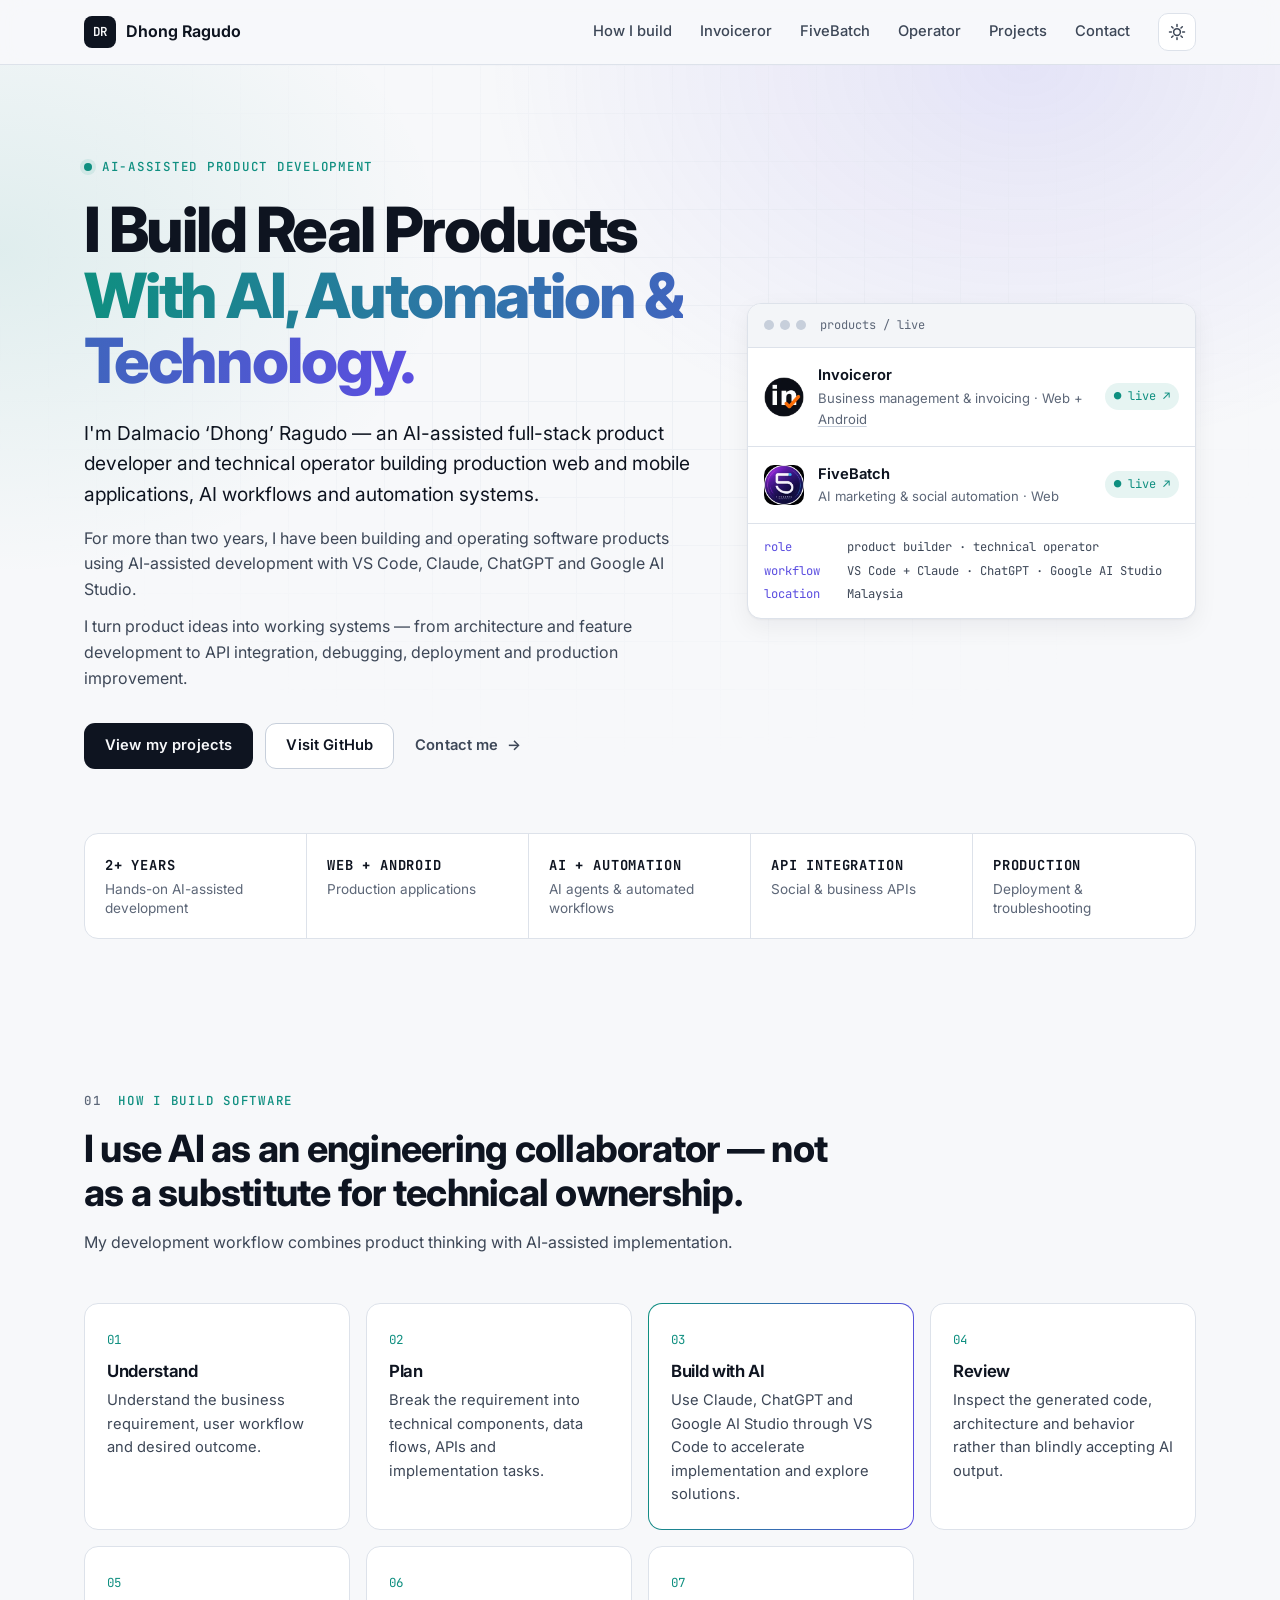
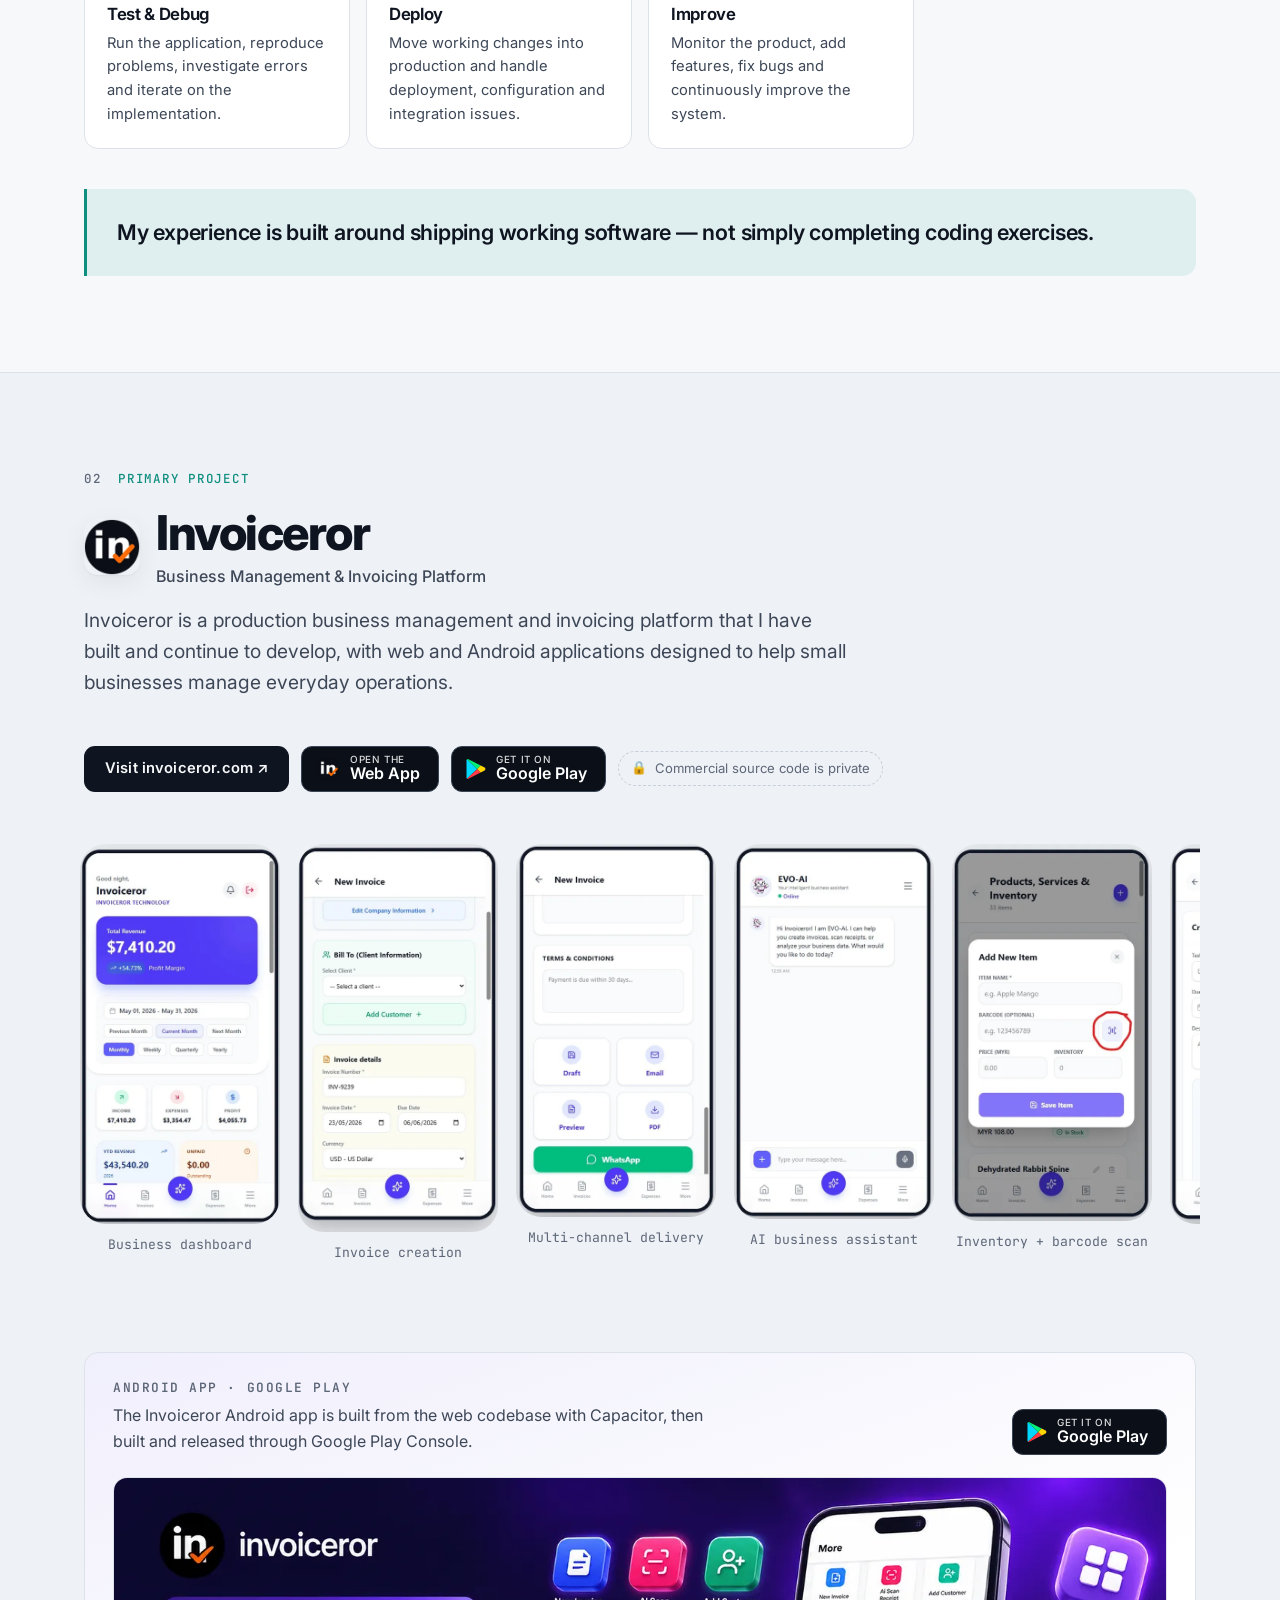
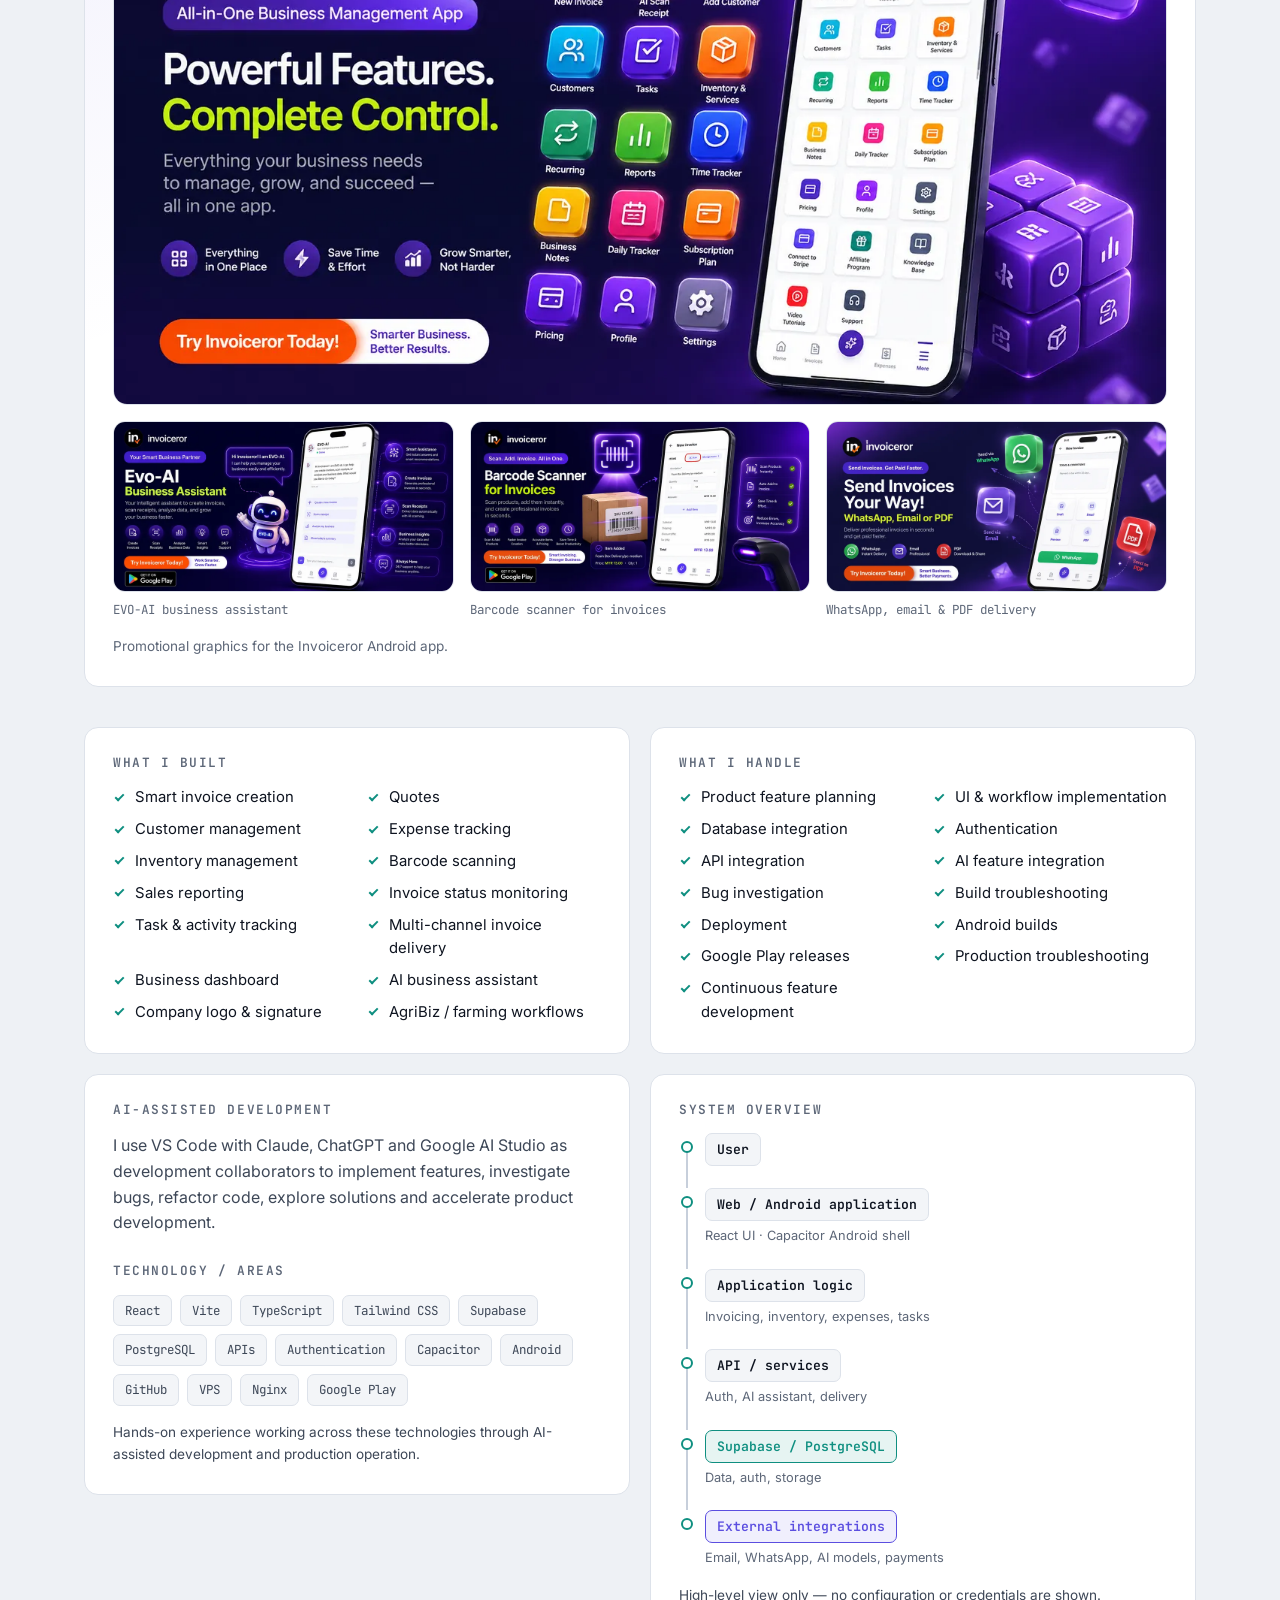
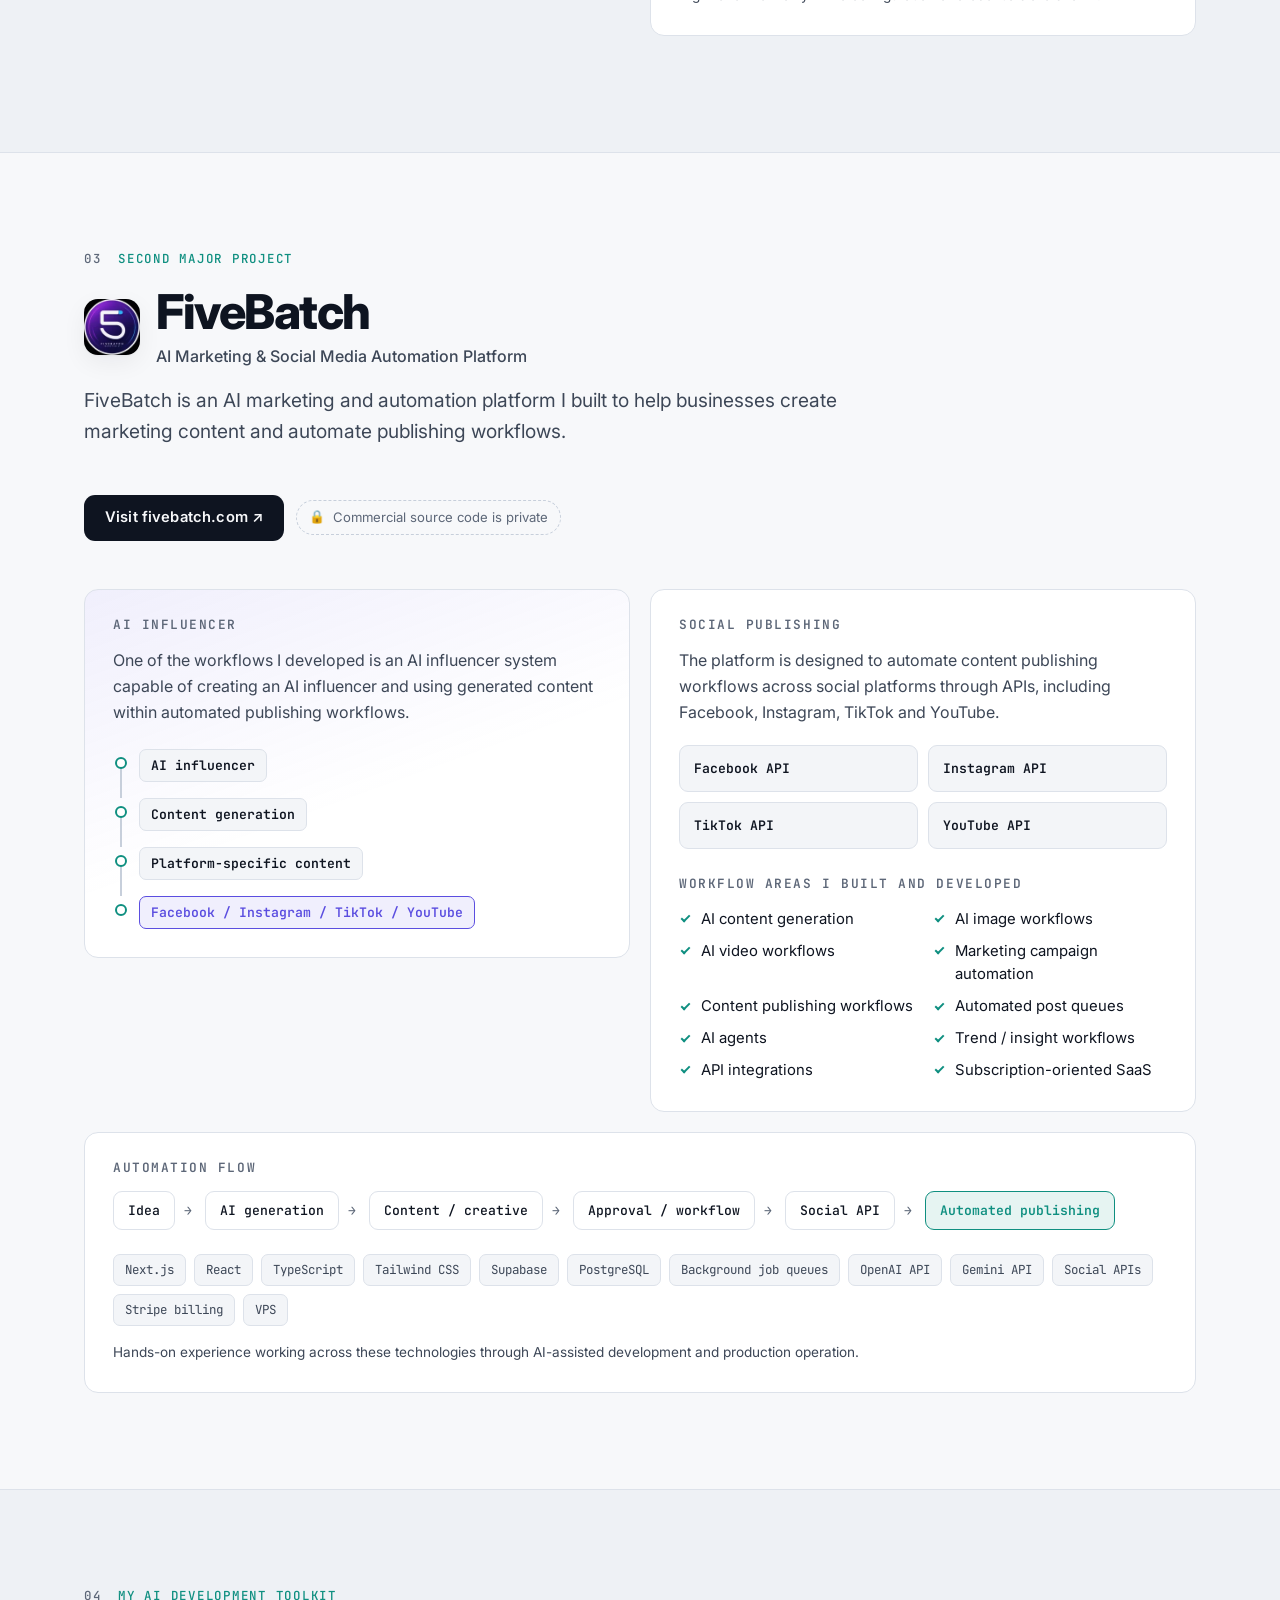
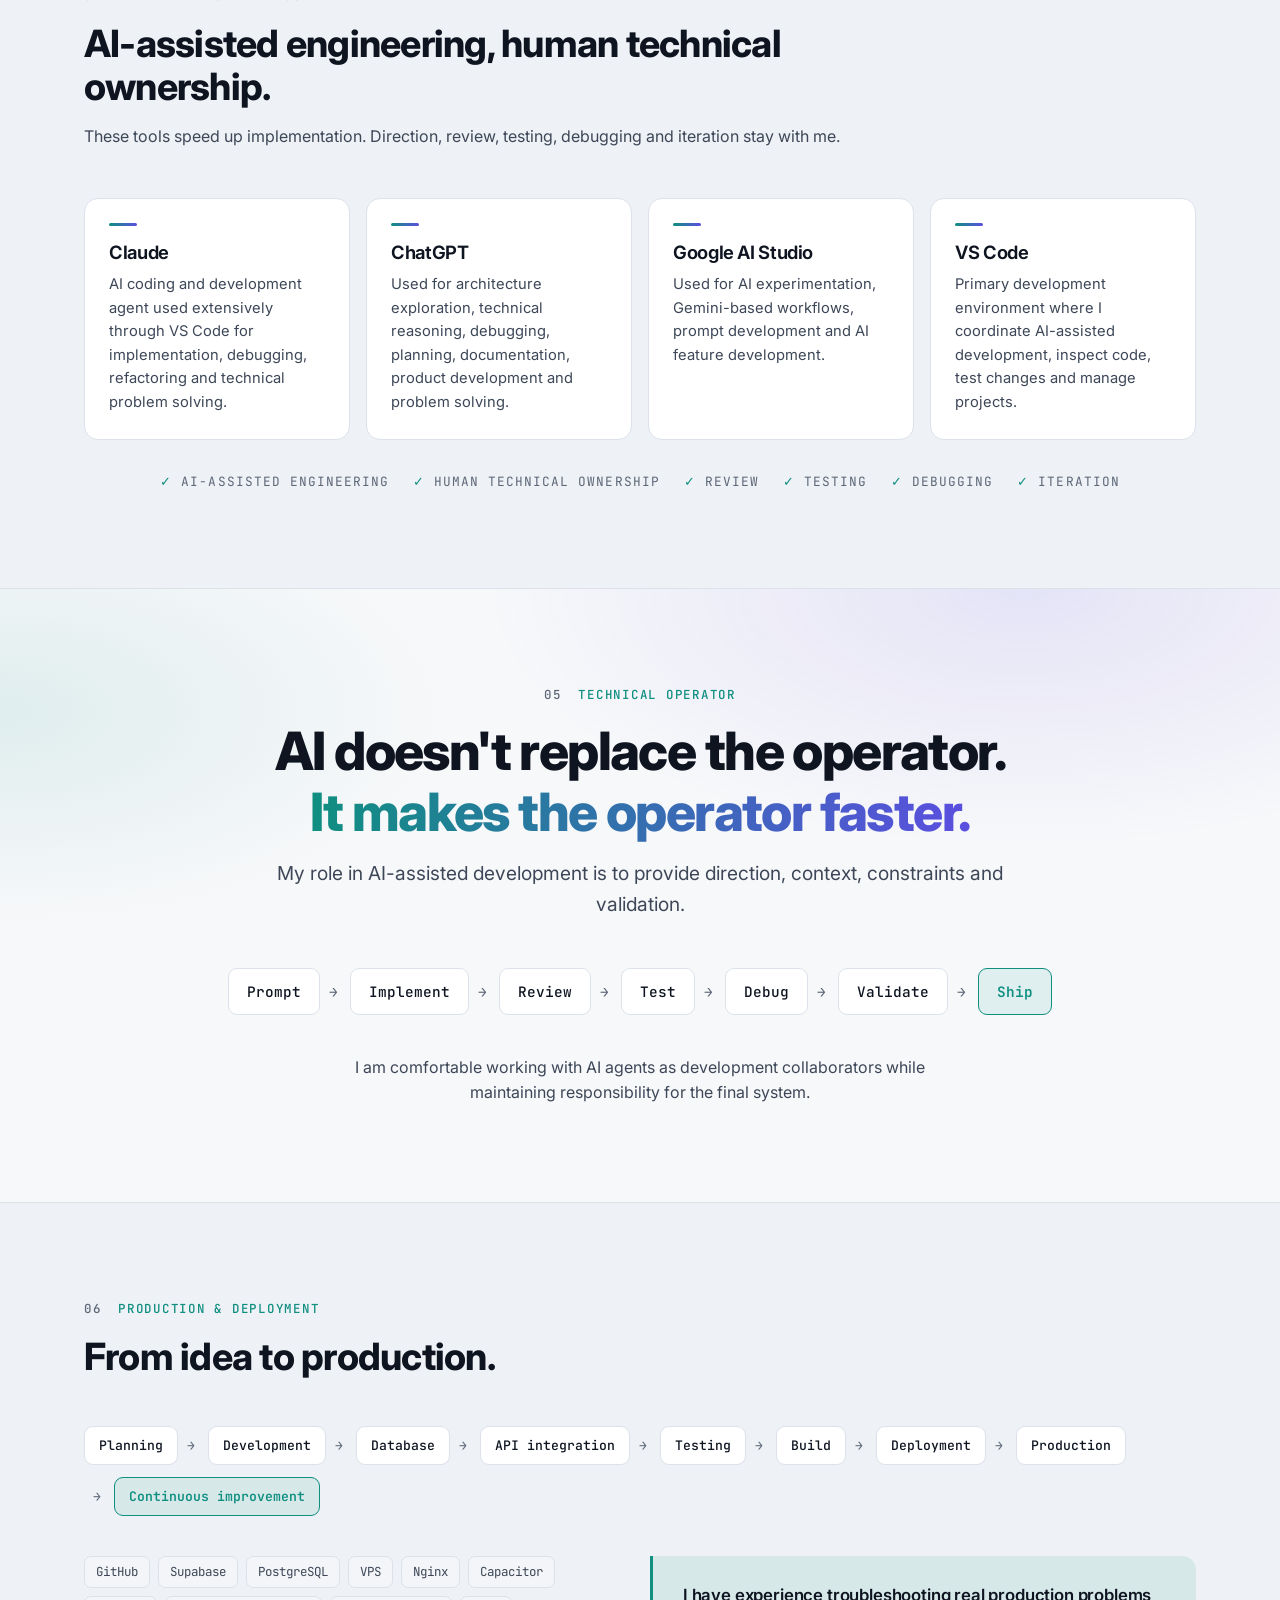
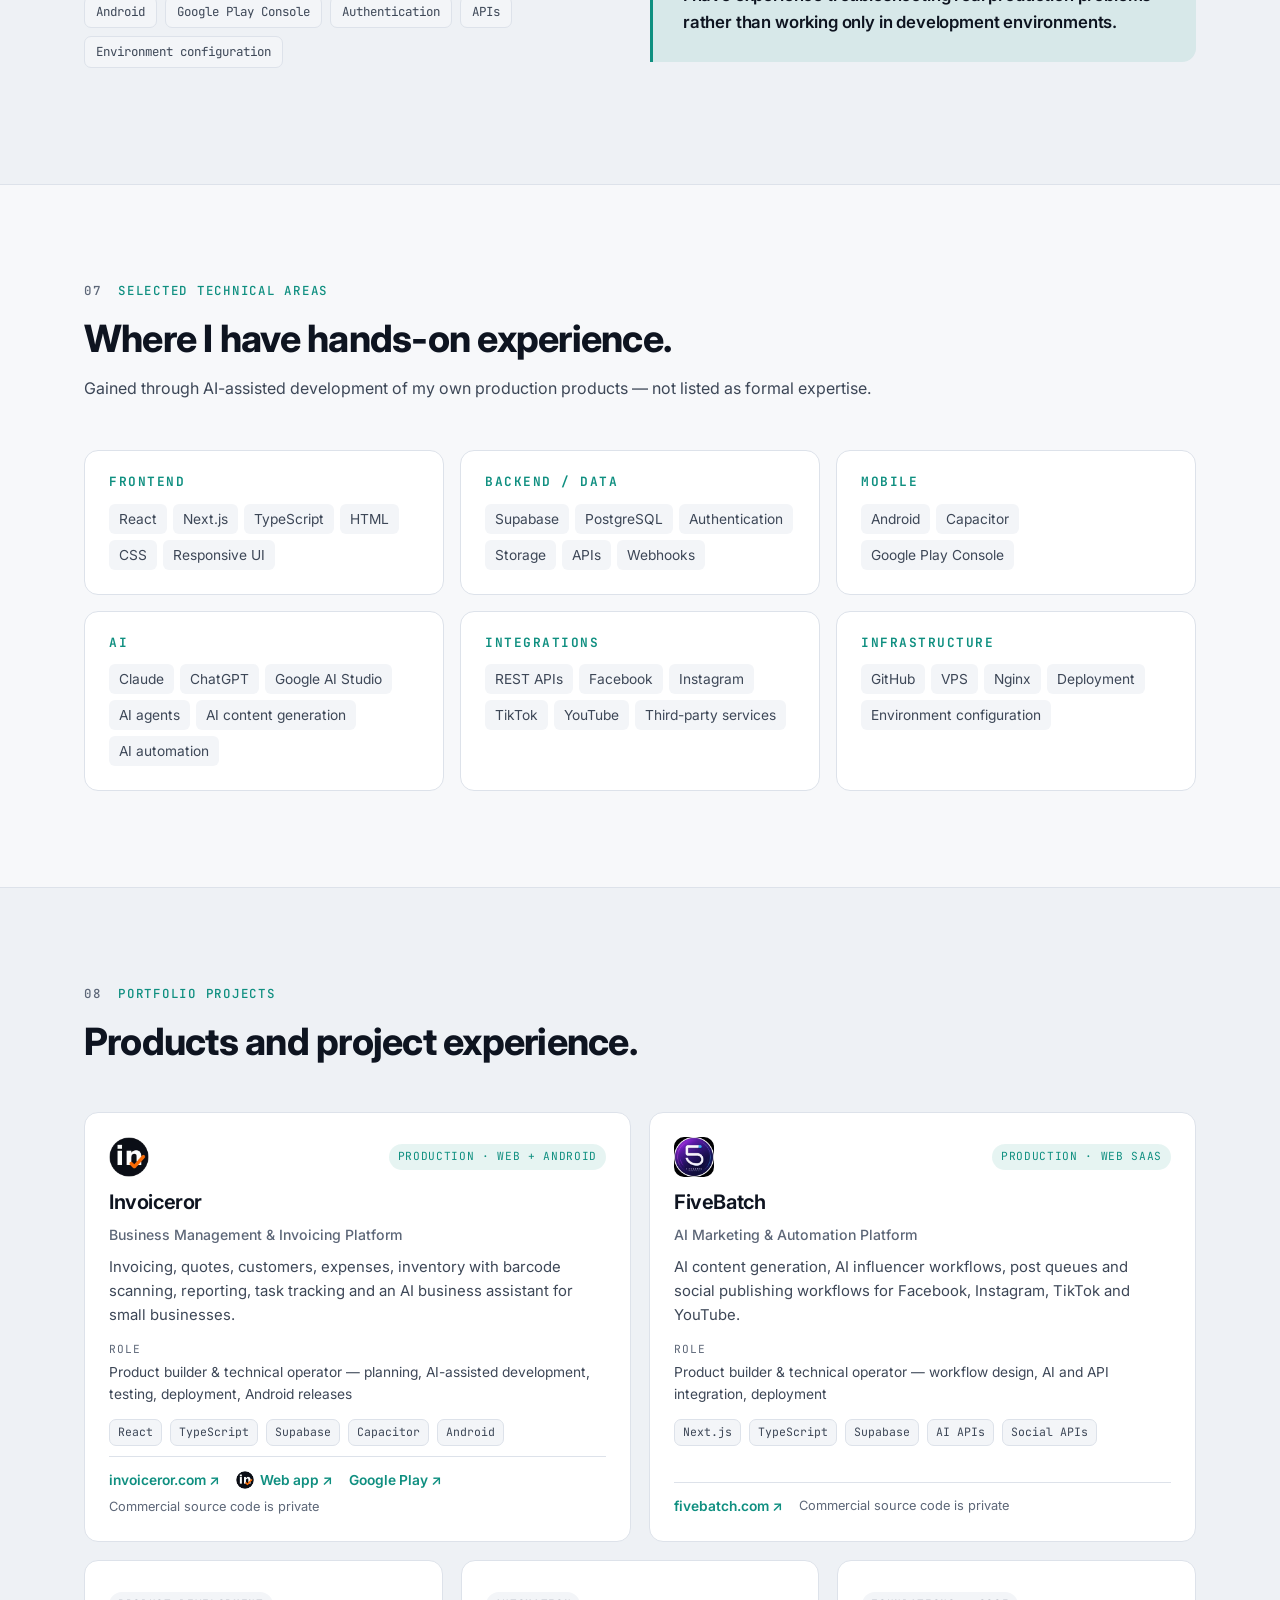
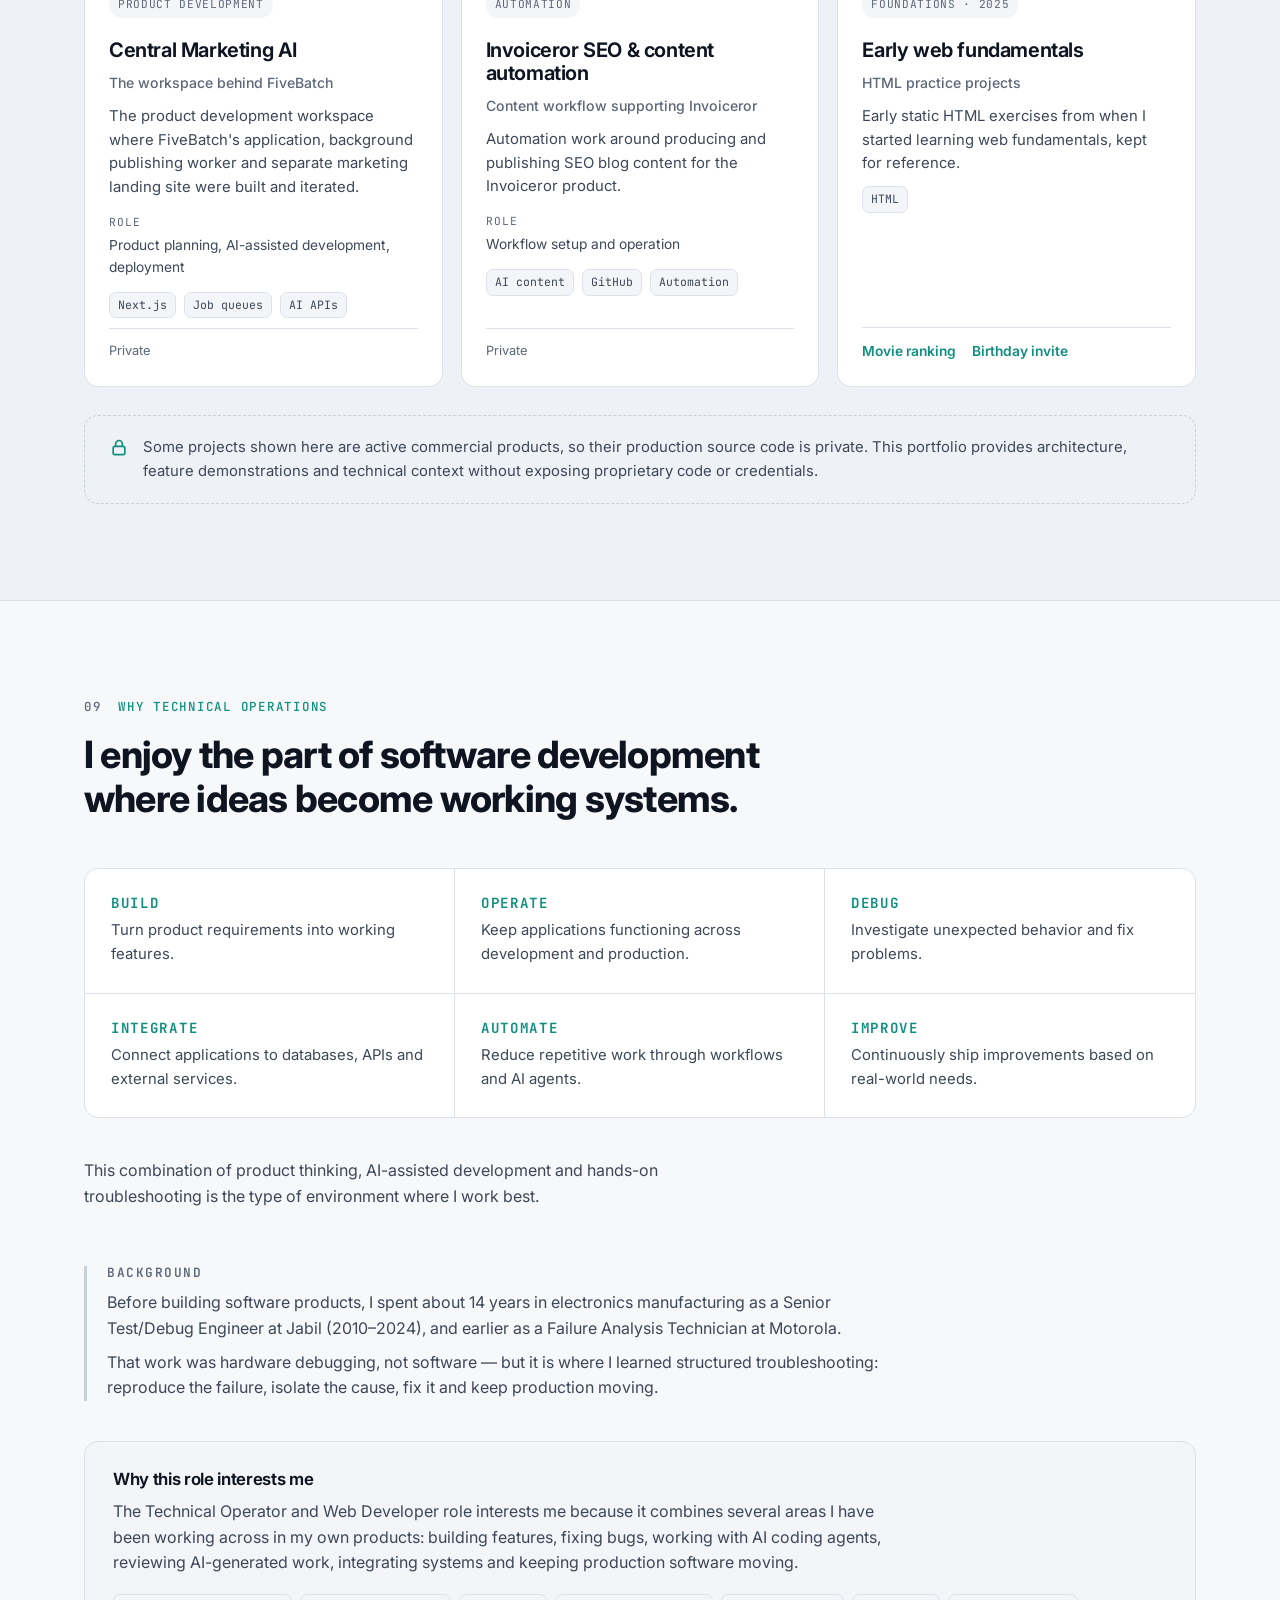
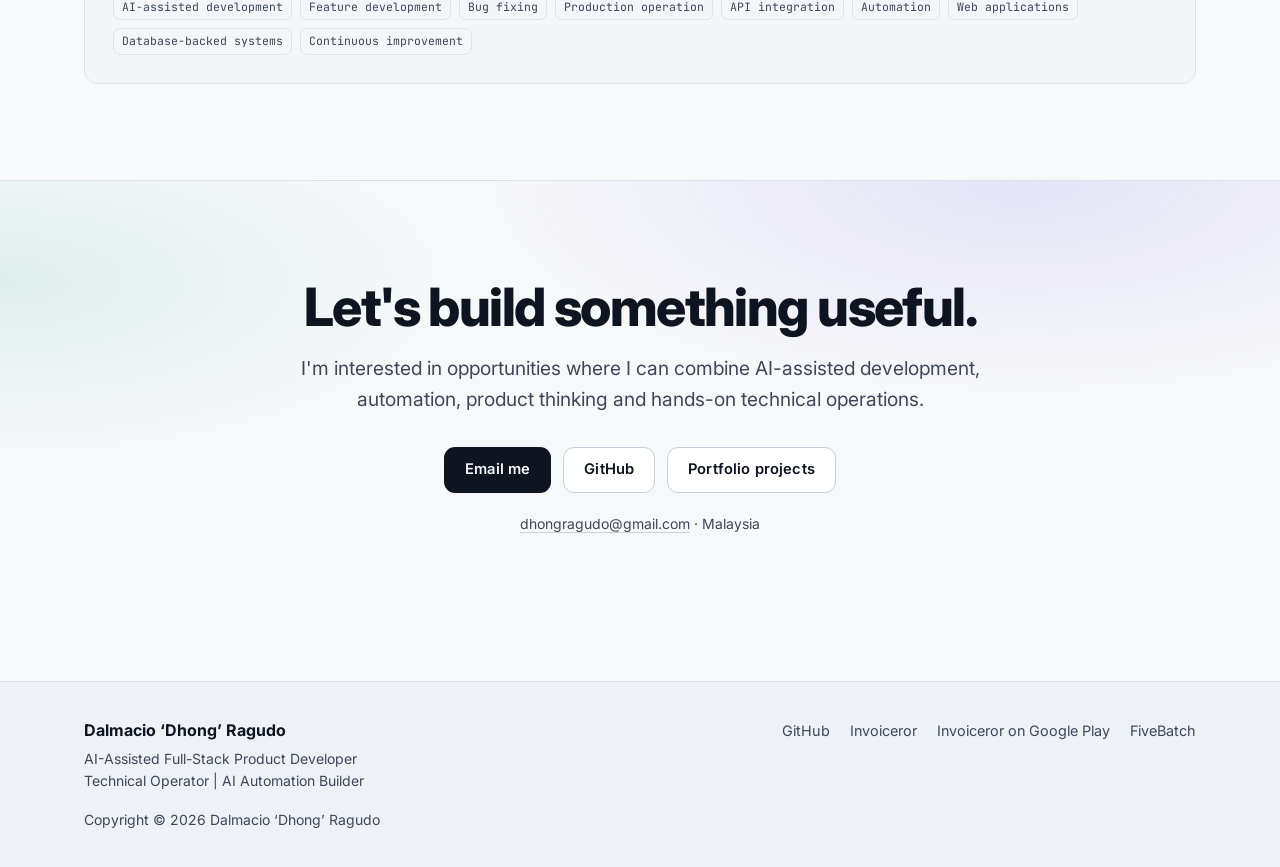
==== commit 109047c0: "Redesign portfolio: AI-assisted product developer & technical operator" ====
--- a/index.html
+++ b/index.html
@@ -534,12 +534,13 @@
         <h2 class="big">Let's build something useful.</h2>
         <p class="lead narrow">I'm interested in opportunities where I can combine AI-assisted development, automation, product thinking and hands-on technical operations.</p>
         <div class="cta-row cta-center">
-          <a class="btn btn-primary" href="mailto:dhongragudo@gmail.com">Email me</a>
+          <a class="btn btn-primary js-email" href="mailto:dhongragudo@gmail.com?subject=Opportunity%20for%20Dhong%20Ragudo" data-email="dhongragudo@gmail.com">Email me</a>
           <a class="btn btn-ghost" href="https://github.com/dongrags" target="_blank" rel="noopener">GitHub</a>
           <a class="btn btn-ghost" href="#projects">Portfolio projects</a>
           <!-- LinkedIn: add when available → <a class="btn btn-ghost" href="[LINKEDIN]">LinkedIn</a> -->
         </div>
-        <p class="muted small">dhongragudo@gmail.com · Malaysia</p>
+        <p class="muted small"><a href="mailto:dhongragudo@gmail.com" class="js-email" data-email="dhongragudo@gmail.com">dhongragudo@gmail.com</a> · Malaysia</p>
+        <p class="copy-status small" role="status" aria-live="polite"></p>
       </div>
     </section>
   </main>
--- a/assets/css/styles.css
+++ b/assets/css/styles.css
@@ -507,3 +507,13 @@
 .btn-webapp img { border-radius: 50%; flex: none; }
 .link-logo { display: inline-flex; align-items: center; gap: 6px; }
 .link-logo img { border-radius: 50%; }
+
+/* Email copy confirmation */
+.contact .small a { color: var(--text-2); text-decoration: underline; text-decoration-color: var(--border-strong); text-underline-offset: 3px; }
+.contact .small a:hover { color: var(--accent); }
+.copy-status {
+  display: inline-block; min-height: 1.6em; margin-top: 12px; padding: 4px 12px; border-radius: 999px;
+  color: var(--accent); background: var(--accent-soft); font-weight: 500;
+  opacity: 0; transition: opacity .2s ease;
+}
+.copy-status.is-visible { opacity: 1; }
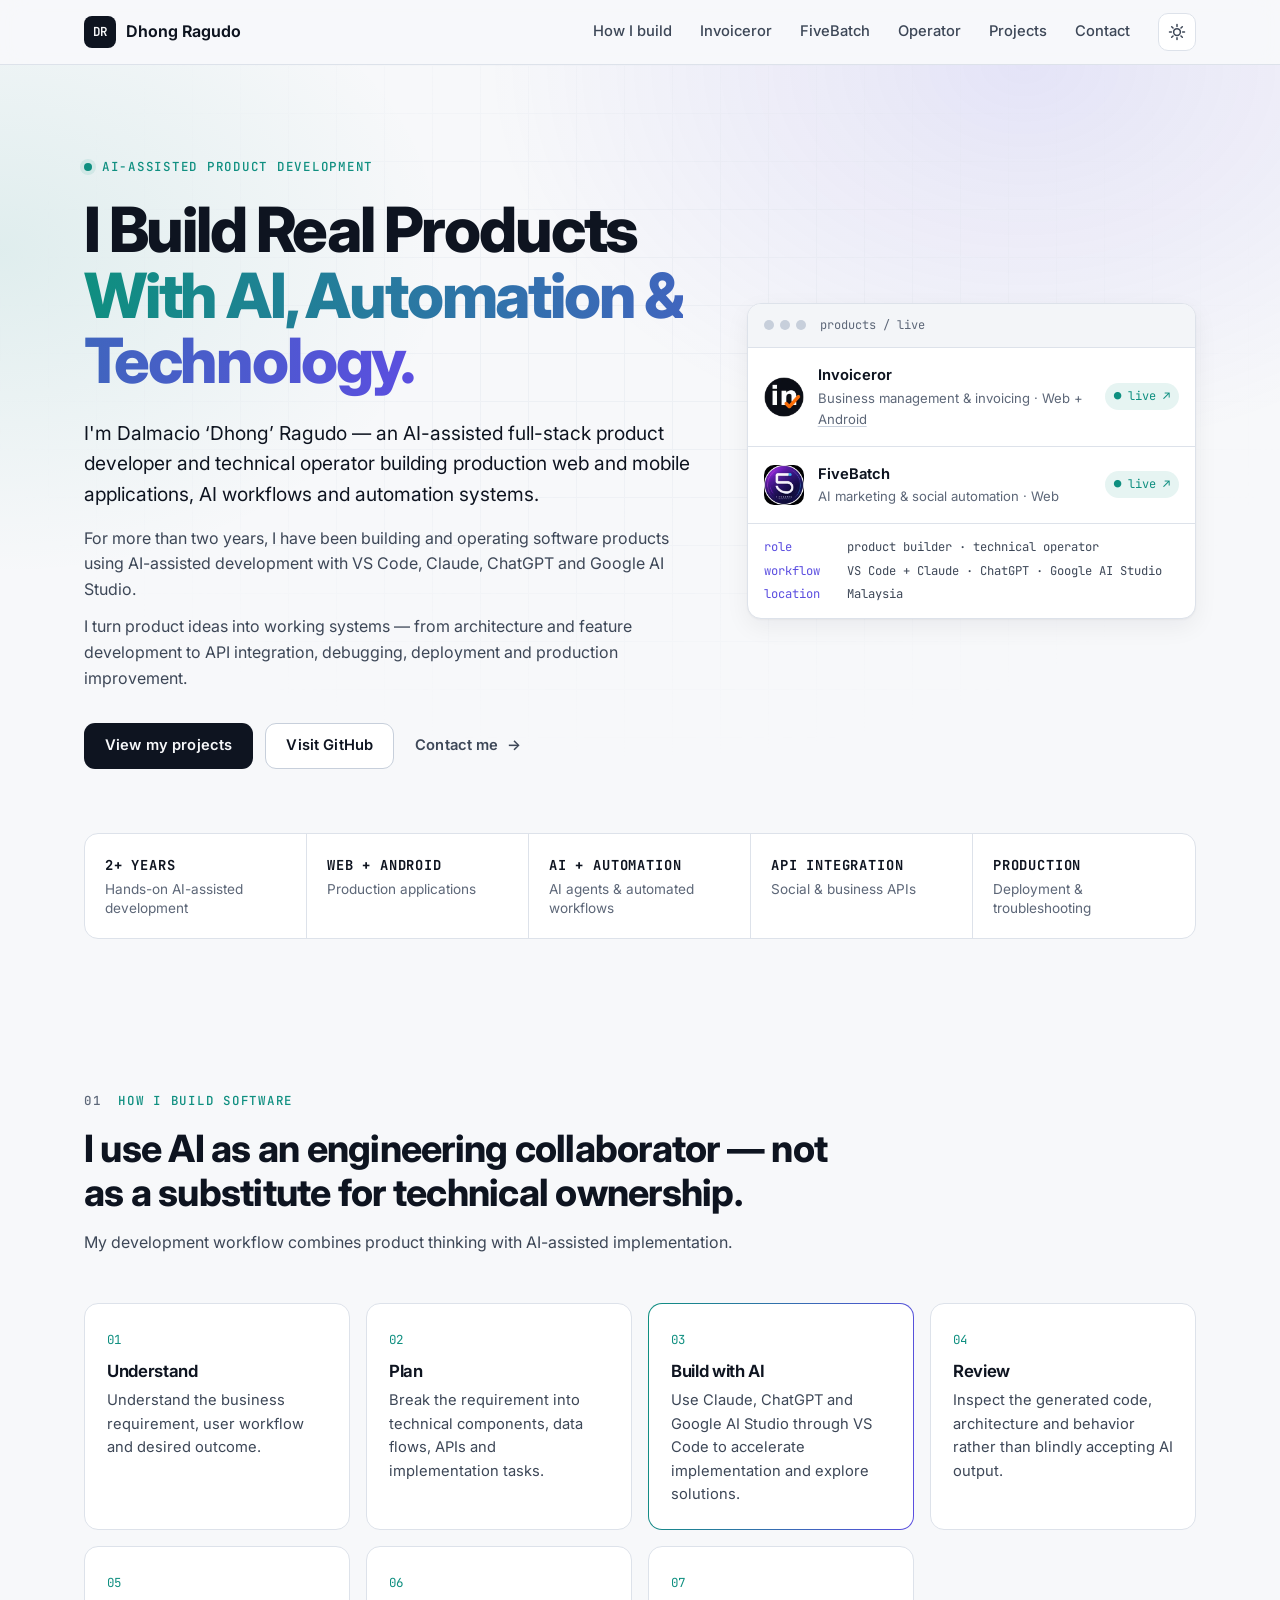
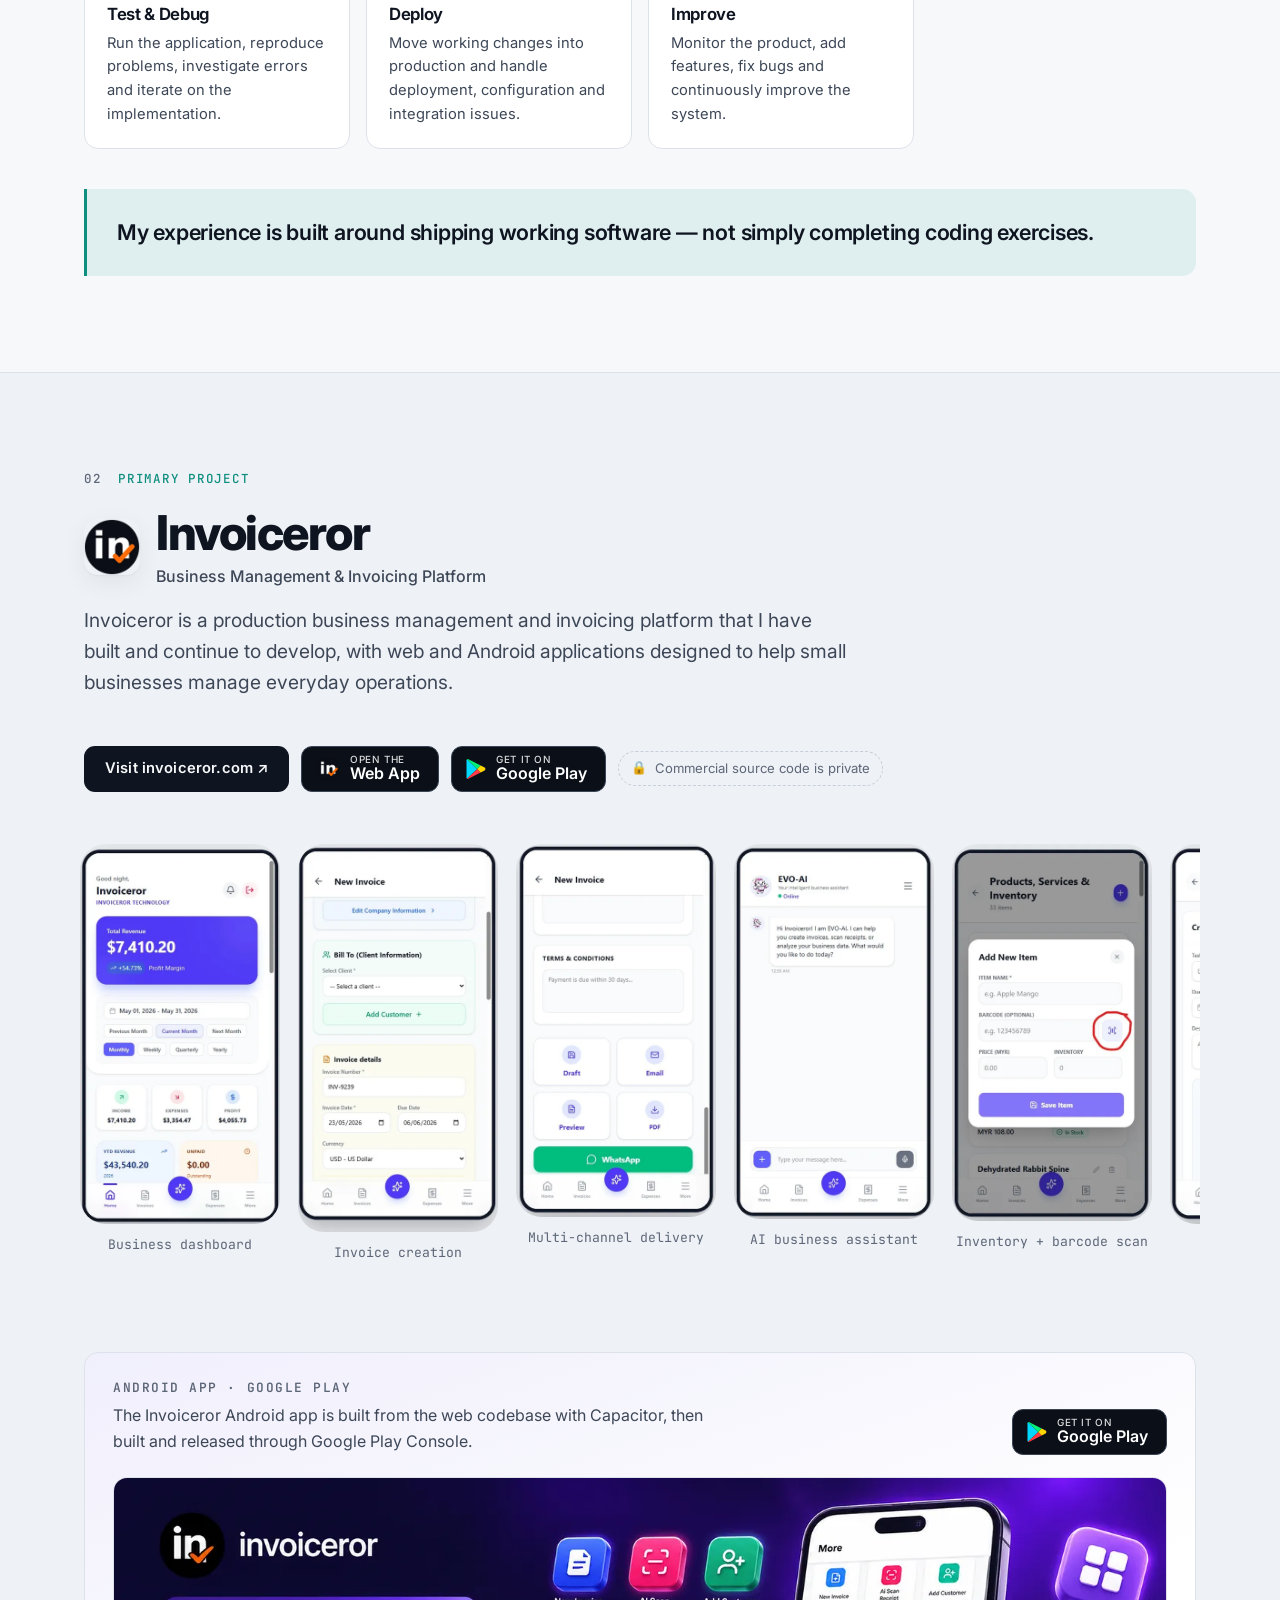
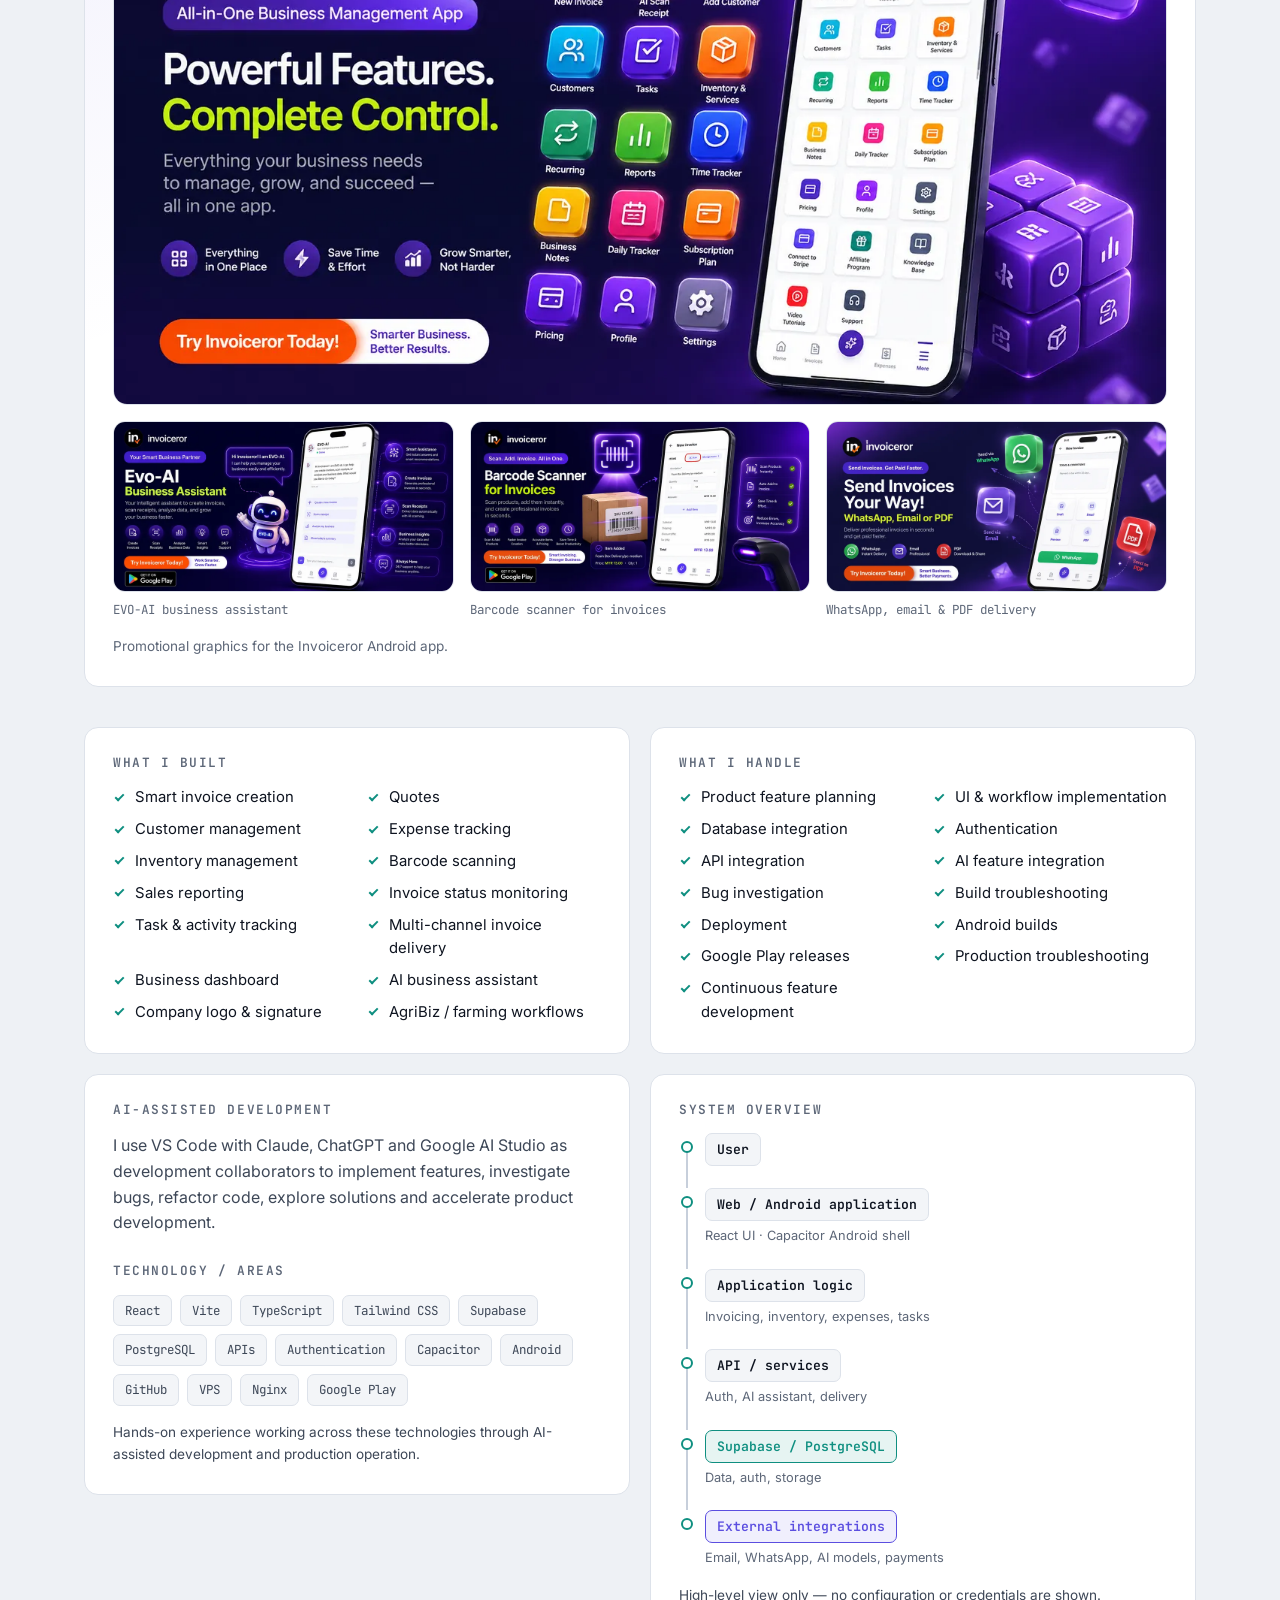
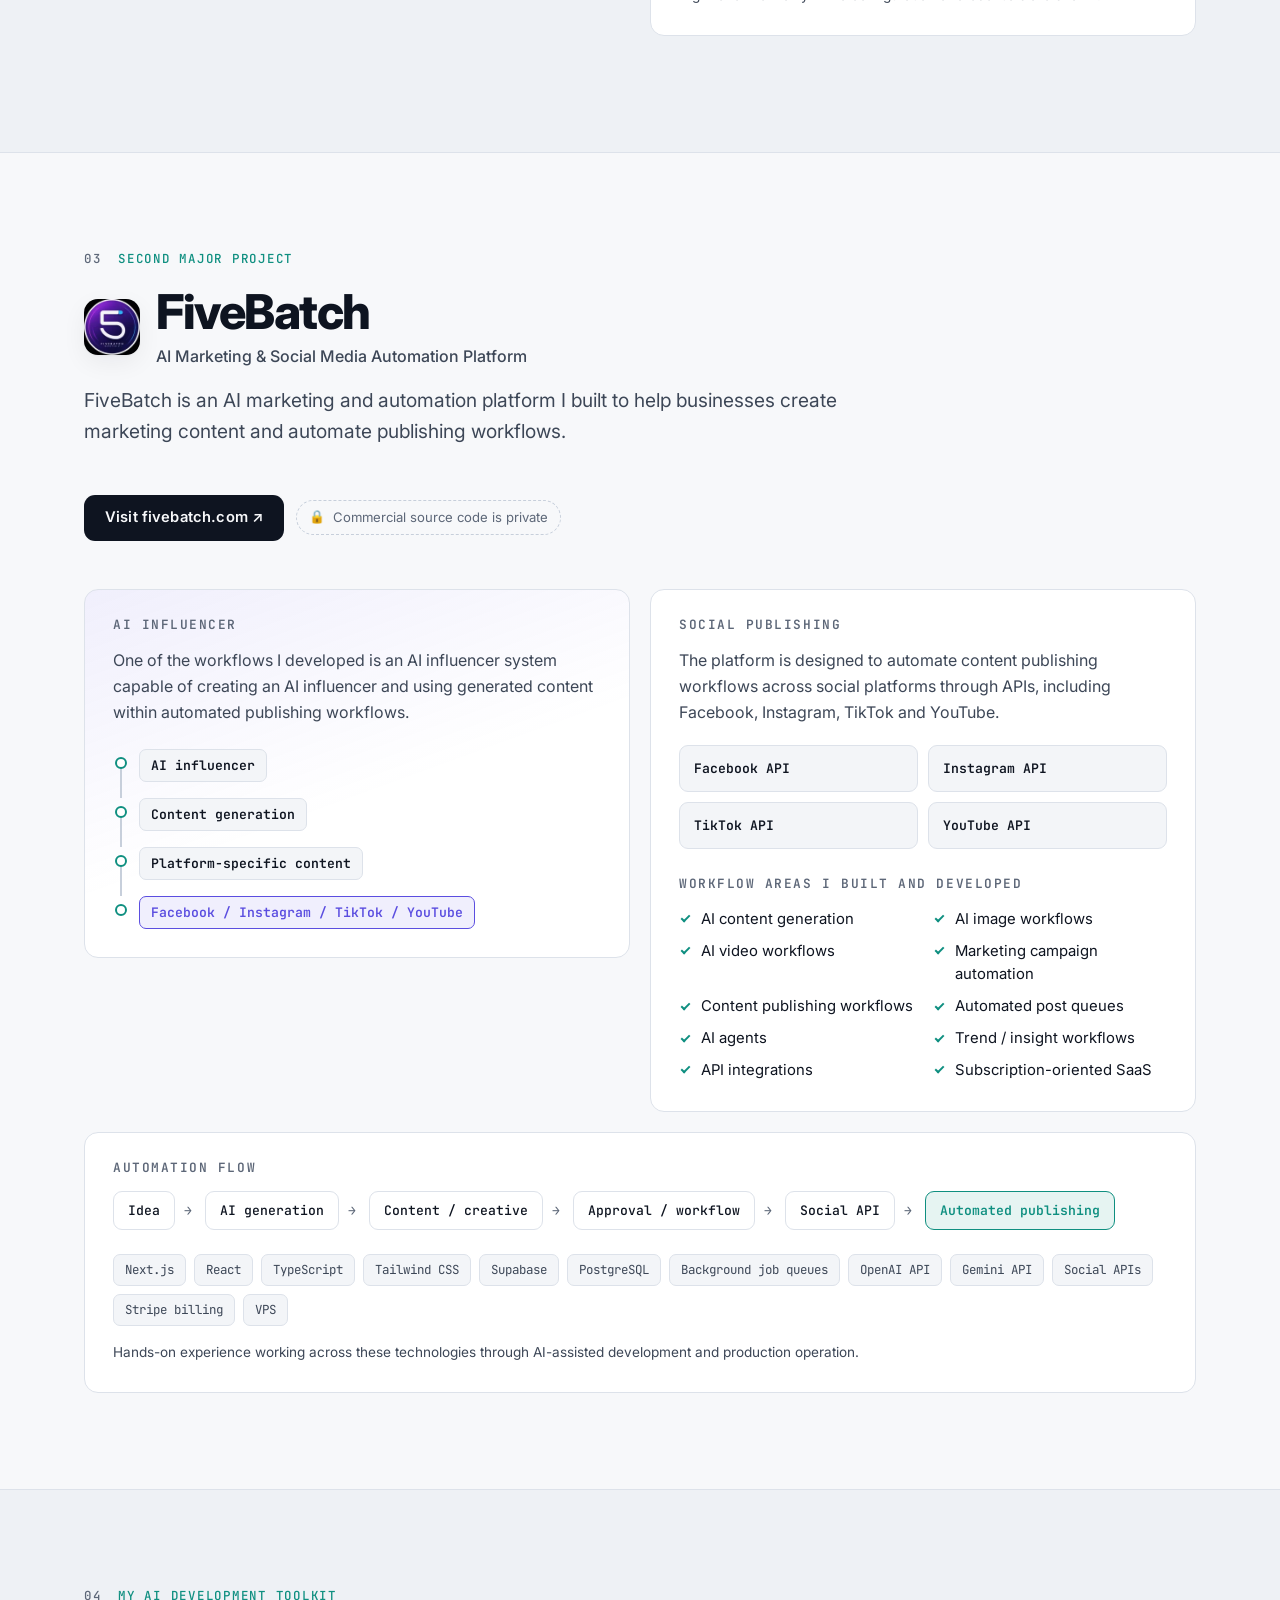
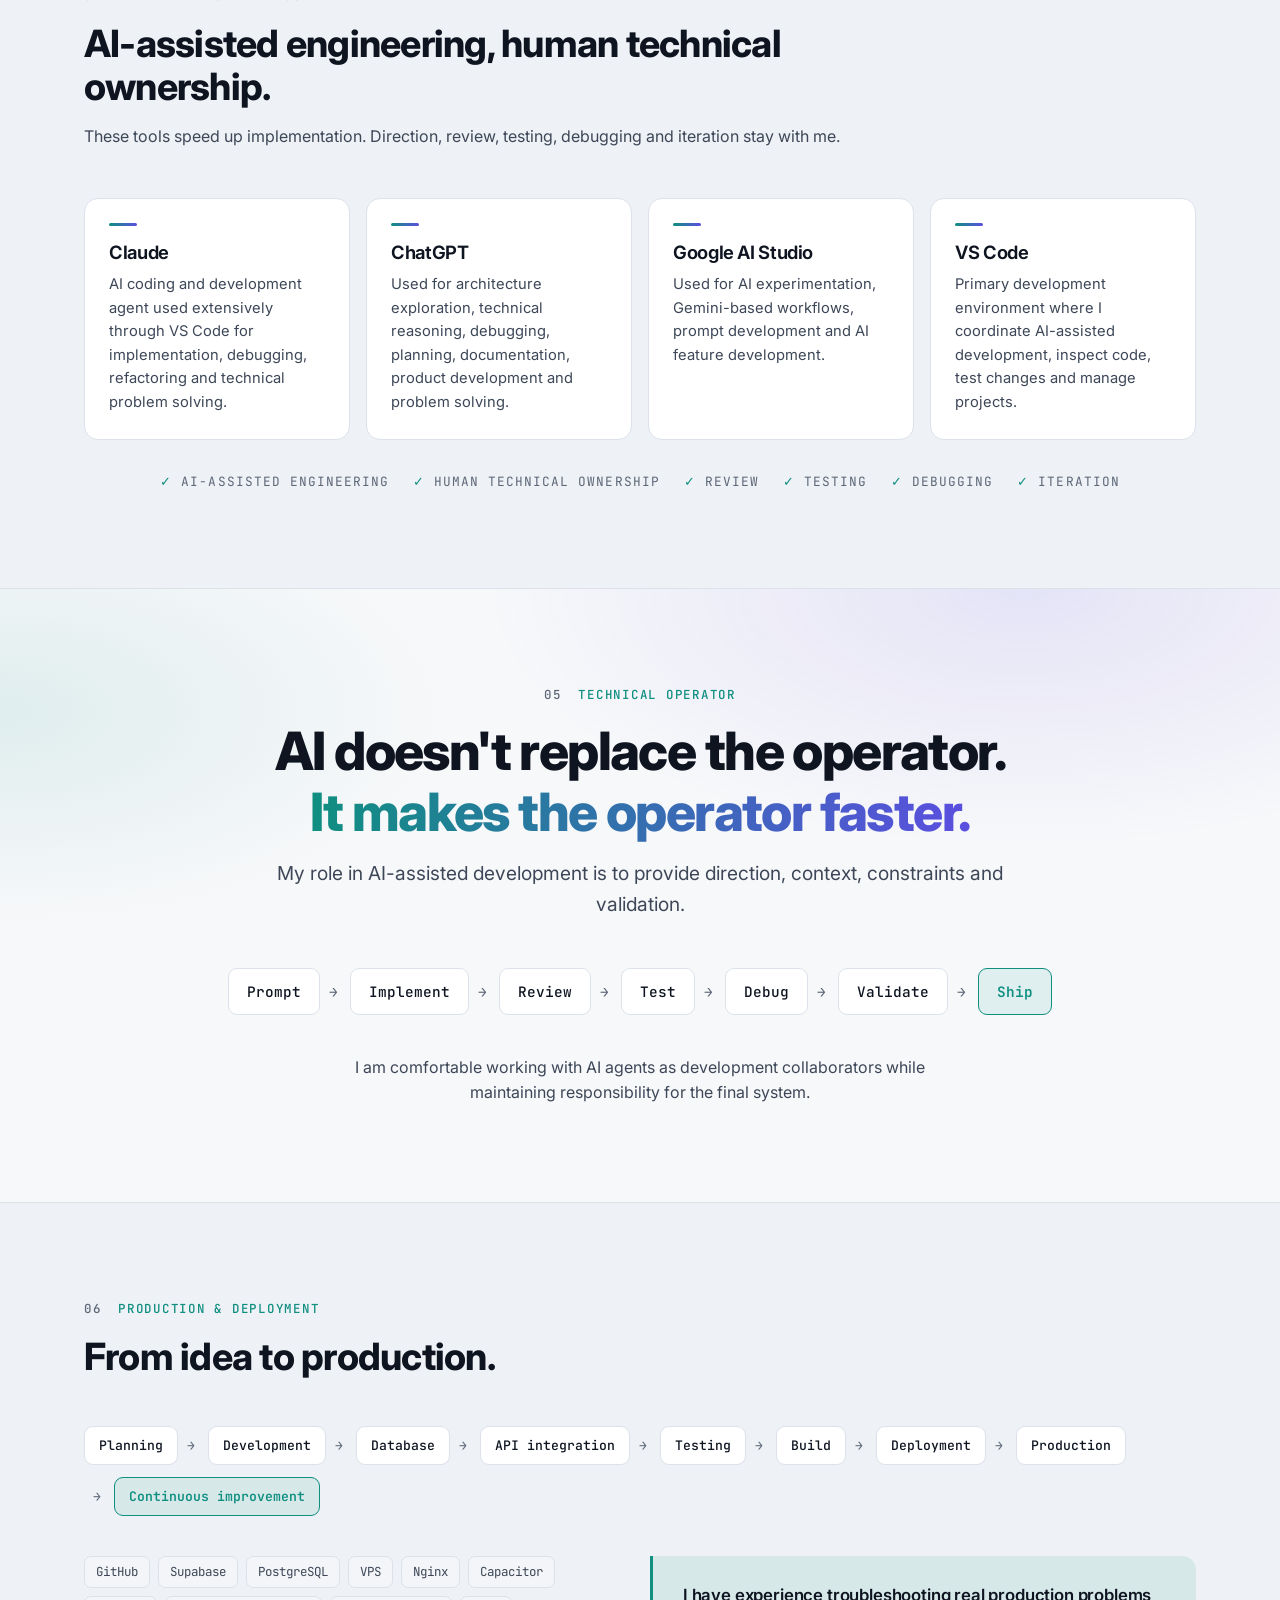
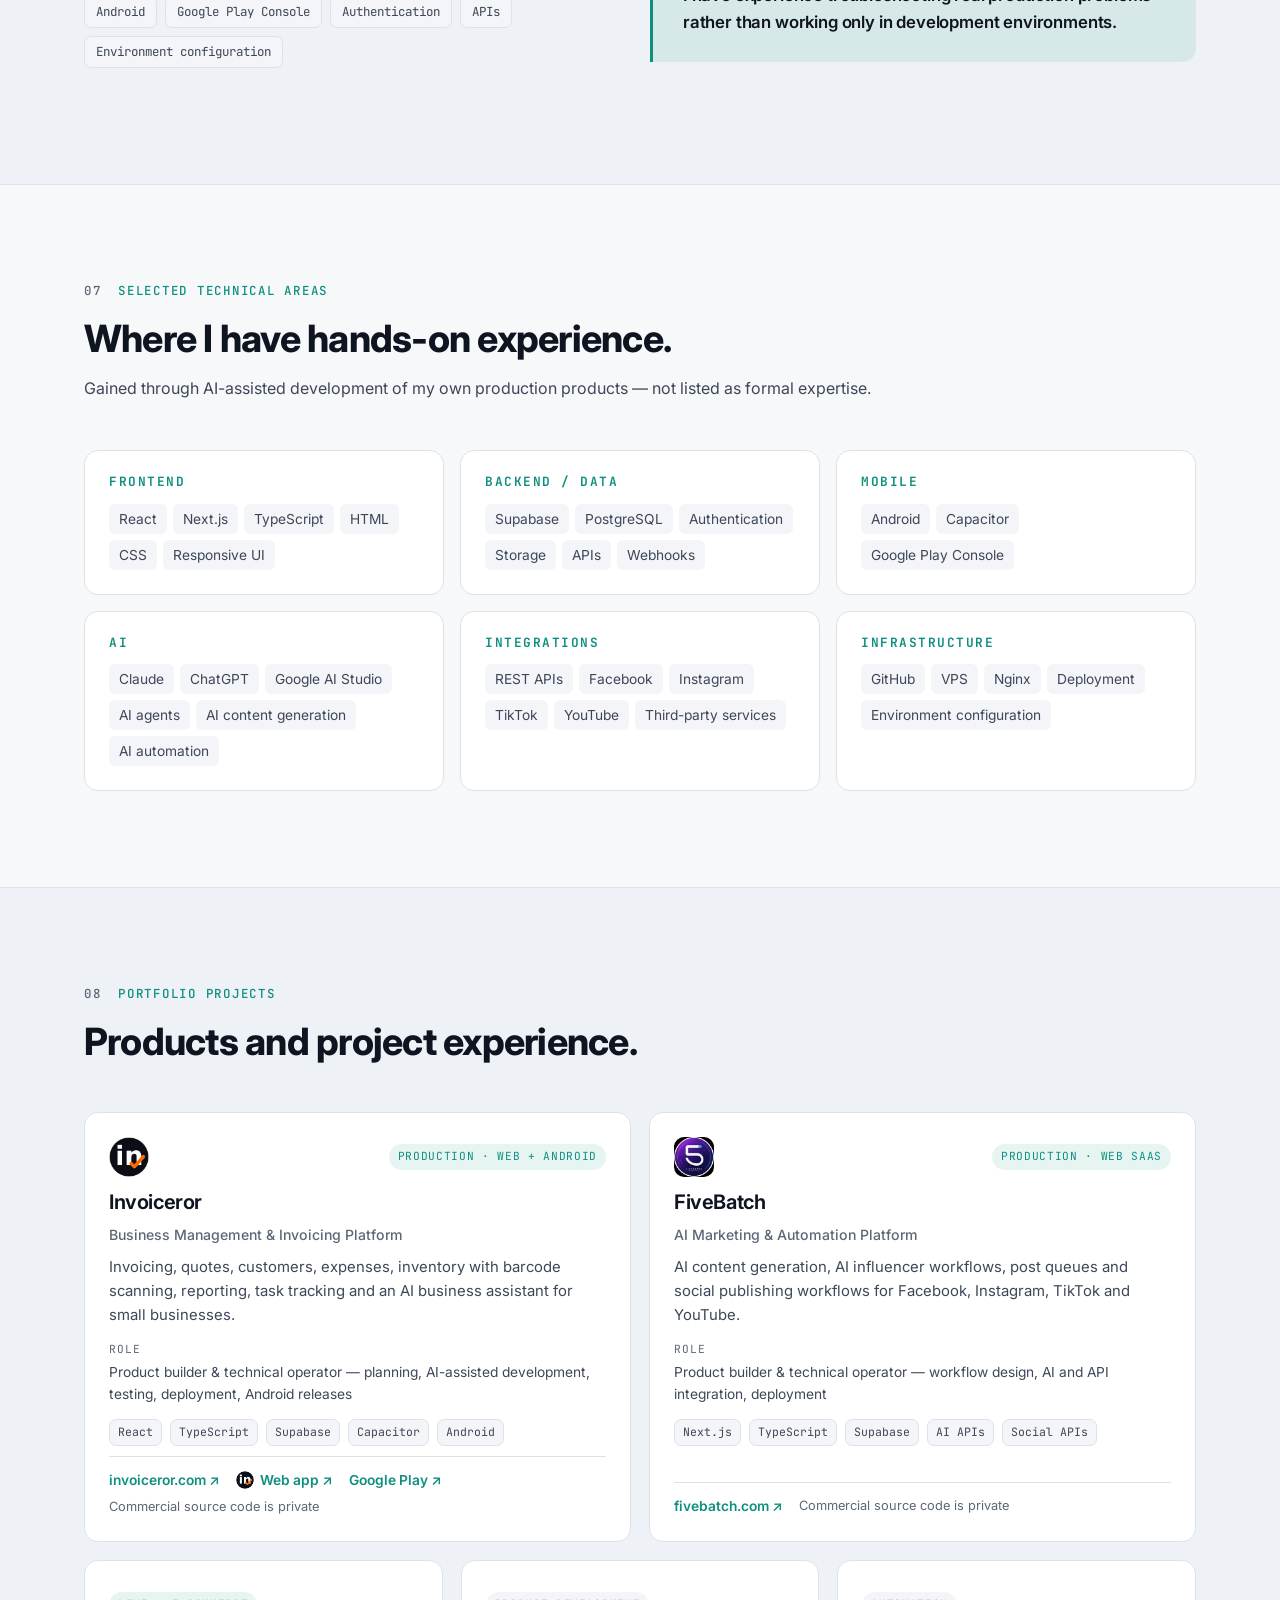
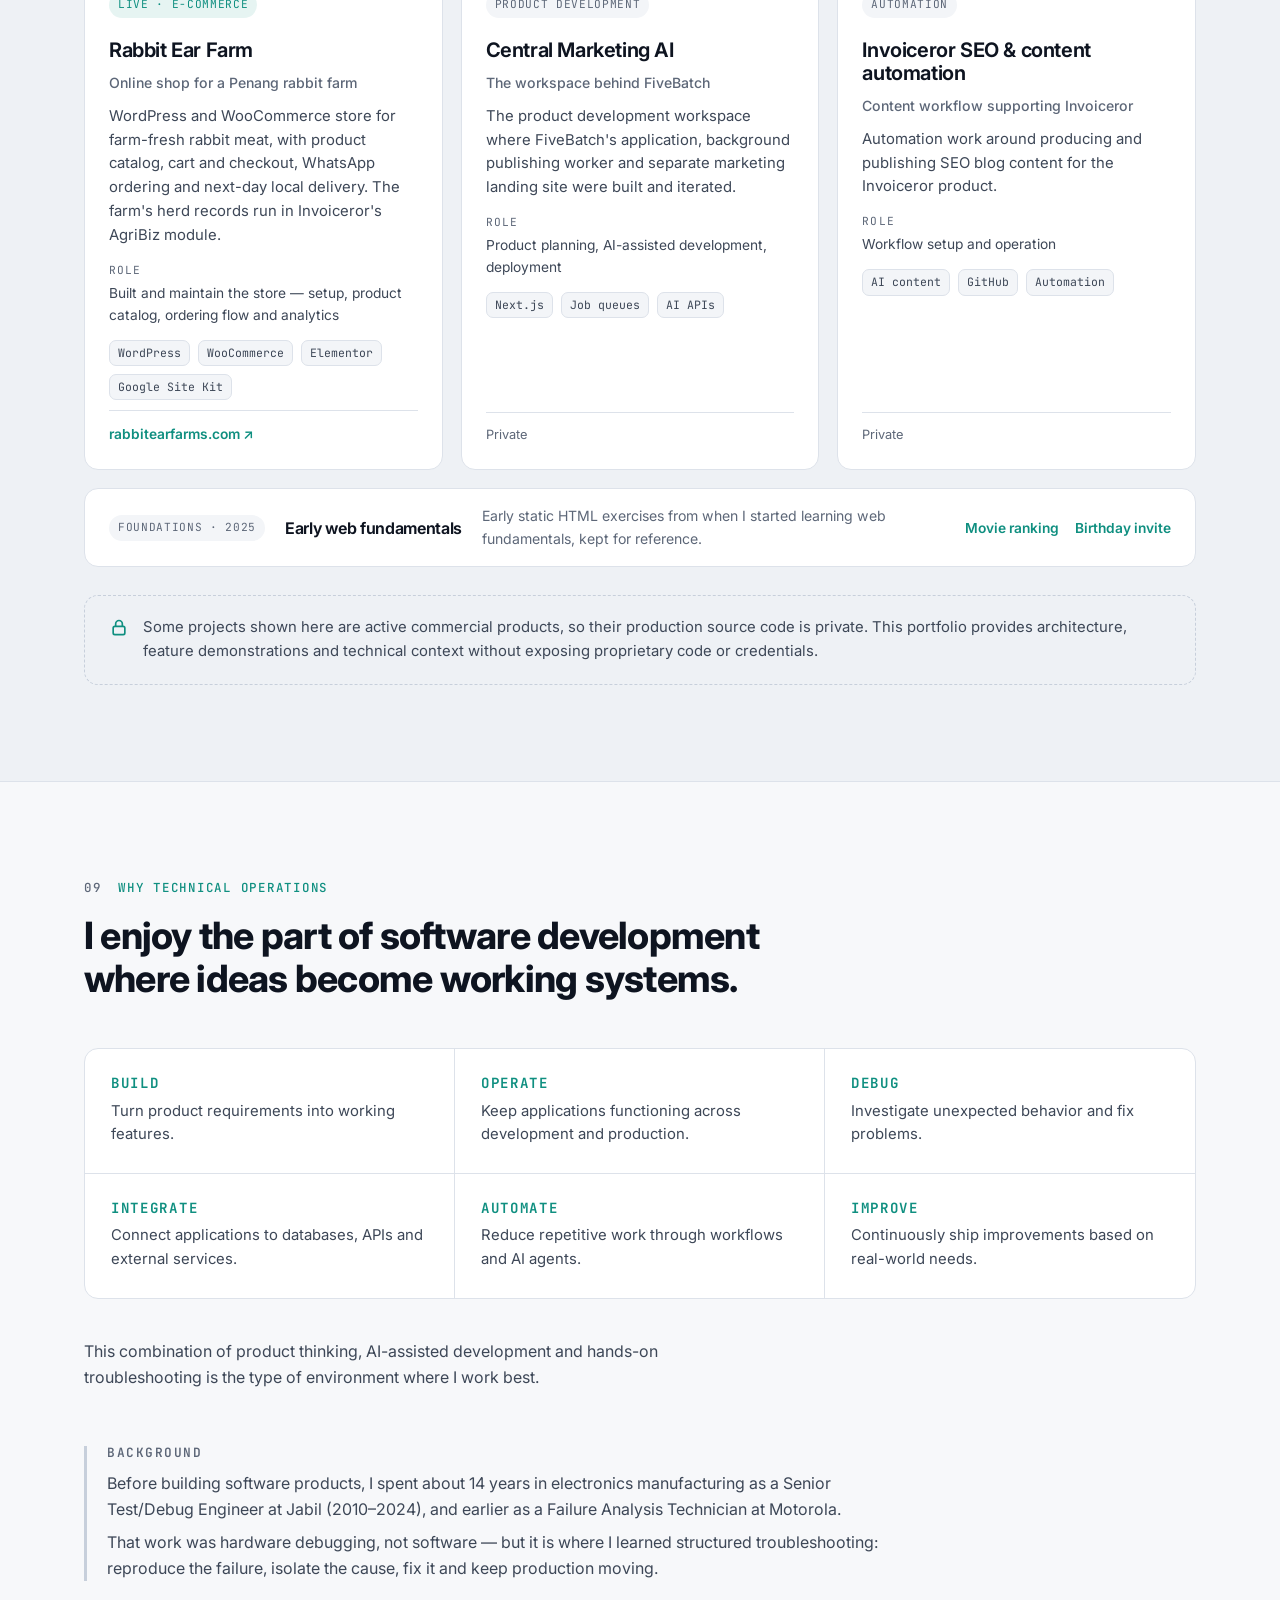
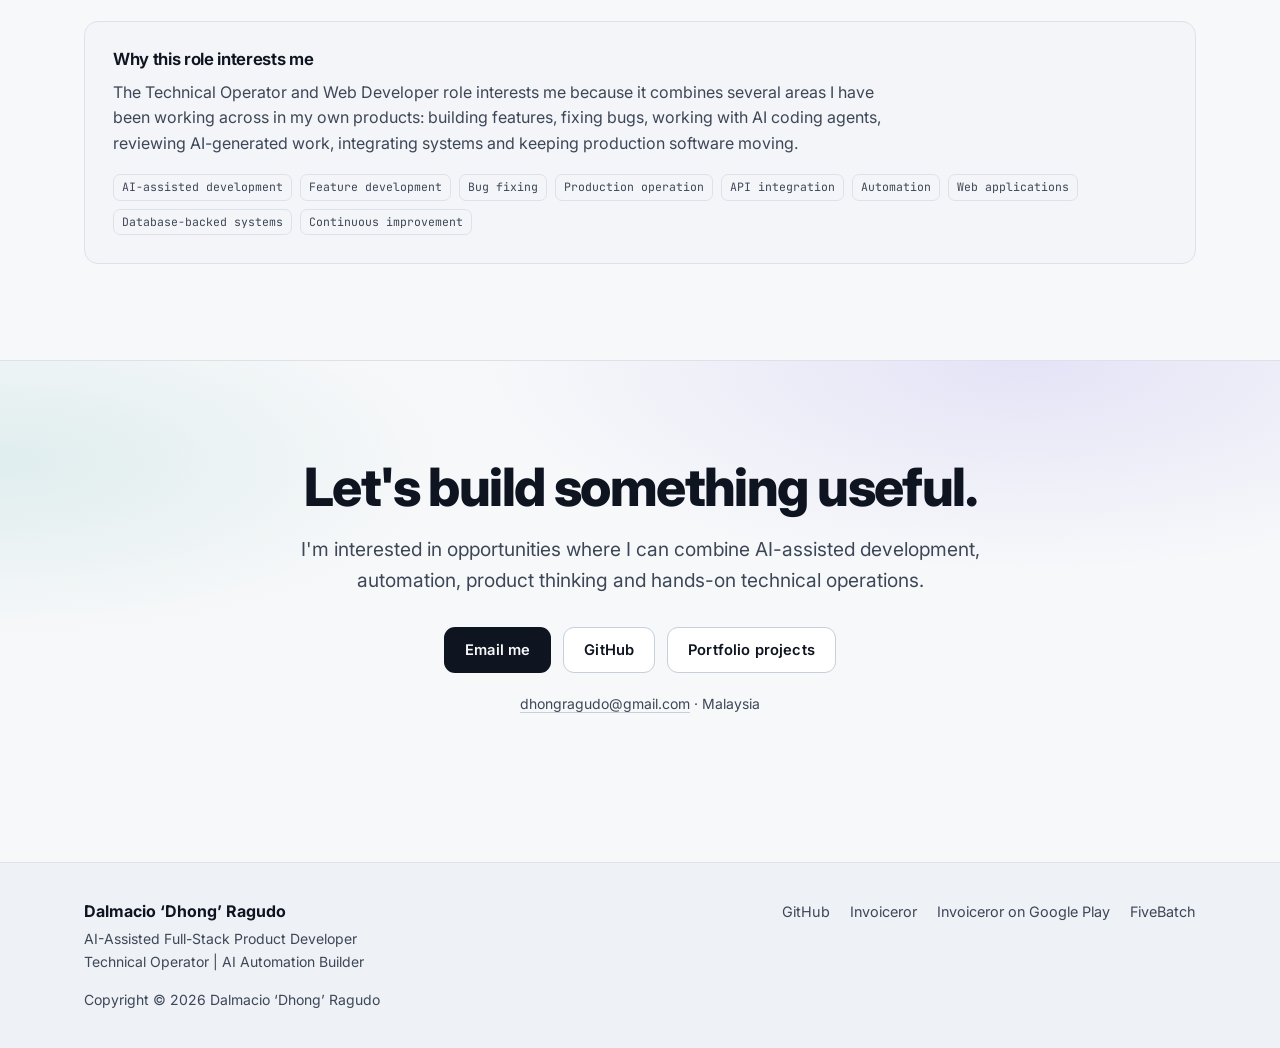
==== commit 6a28482b: "Add Rabbit Ear Farm e-commerce project" ====
--- a/index.html
+++ b/index.html
@@ -459,6 +459,16 @@
           </article>
 
           <article class="card">
+            <div class="card-top"><span class="badge">Live · E-commerce</span></div>
+            <h3>Rabbit Ear Farm</h3>
+            <p class="card-sub">Online shop for a Penang rabbit farm</p>
+            <p>WordPress and WooCommerce store for farm-fresh rabbit meat, with product catalog, cart and checkout, WhatsApp ordering and next-day local delivery. The farm's herd records run in Invoiceror's AgriBiz module.</p>
+            <dl><dt>Role</dt><dd>Built and maintain the store — setup, product catalog, ordering flow and analytics</dd></dl>
+            <ul class="tags tags-sm"><li>WordPress</li><li>WooCommerce</li><li>Elementor</li><li>Google Site Kit</li></ul>
+            <div class="card-links"><a href="https://rabbitearfarms.com/shop/" target="_blank" rel="noopener">rabbitearfarms.com ↗</a></div>
+          </article>
+
+          <article class="card">
             <div class="card-top"><span class="badge badge-muted">Product development</span></div>
             <h3>Central Marketing AI</h3>
             <p class="card-sub">The workspace behind FiveBatch</p>
@@ -478,7 +488,7 @@
             <div class="card-links"><span>Private</span></div>
           </article>
 
-          <article class="card">
+          <article class="card card-slim">
             <div class="card-top"><span class="badge badge-muted">Foundations · 2025</span></div>
             <h3>Early web fundamentals</h3>
             <p class="card-sub">HTML practice projects</p>
--- a/assets/css/styles.css
+++ b/assets/css/styles.css
@@ -517,3 +517,18 @@
   opacity: 0; transition: opacity .2s ease;
 }
 .copy-status.is-visible { opacity: 1; }
+
+/* Last, low-priority card spans the full row on desktop */
+.card-slim { grid-column: 1 / -1; }
+@media (max-width: 1020px) { .card-slim { grid-column: span 3; } }
+@media (max-width: 640px) { .card-slim { grid-column: 1 / -1; } }
+@media (min-width: 1021px) {
+  .card-slim { flex-direction: row; align-items: center; gap: 20px; padding: 16px 24px; }
+  .card-slim:hover { transform: none; }
+  .card-slim .card-top { min-height: 0; }
+  .card-slim h3 { margin: 0; font-size: 1rem; white-space: nowrap; }
+  .card-slim .card-sub, .card-slim .tags { display: none; }
+  .card-slim > p:not(.card-sub) { font-size: .88rem; color: var(--text-3); }
+  .card-slim .card-links { margin: 0 0 0 auto; padding: 0; border: 0; white-space: nowrap; flex-wrap: nowrap; }
+  .card-slim .badge { white-space: nowrap; }
+}
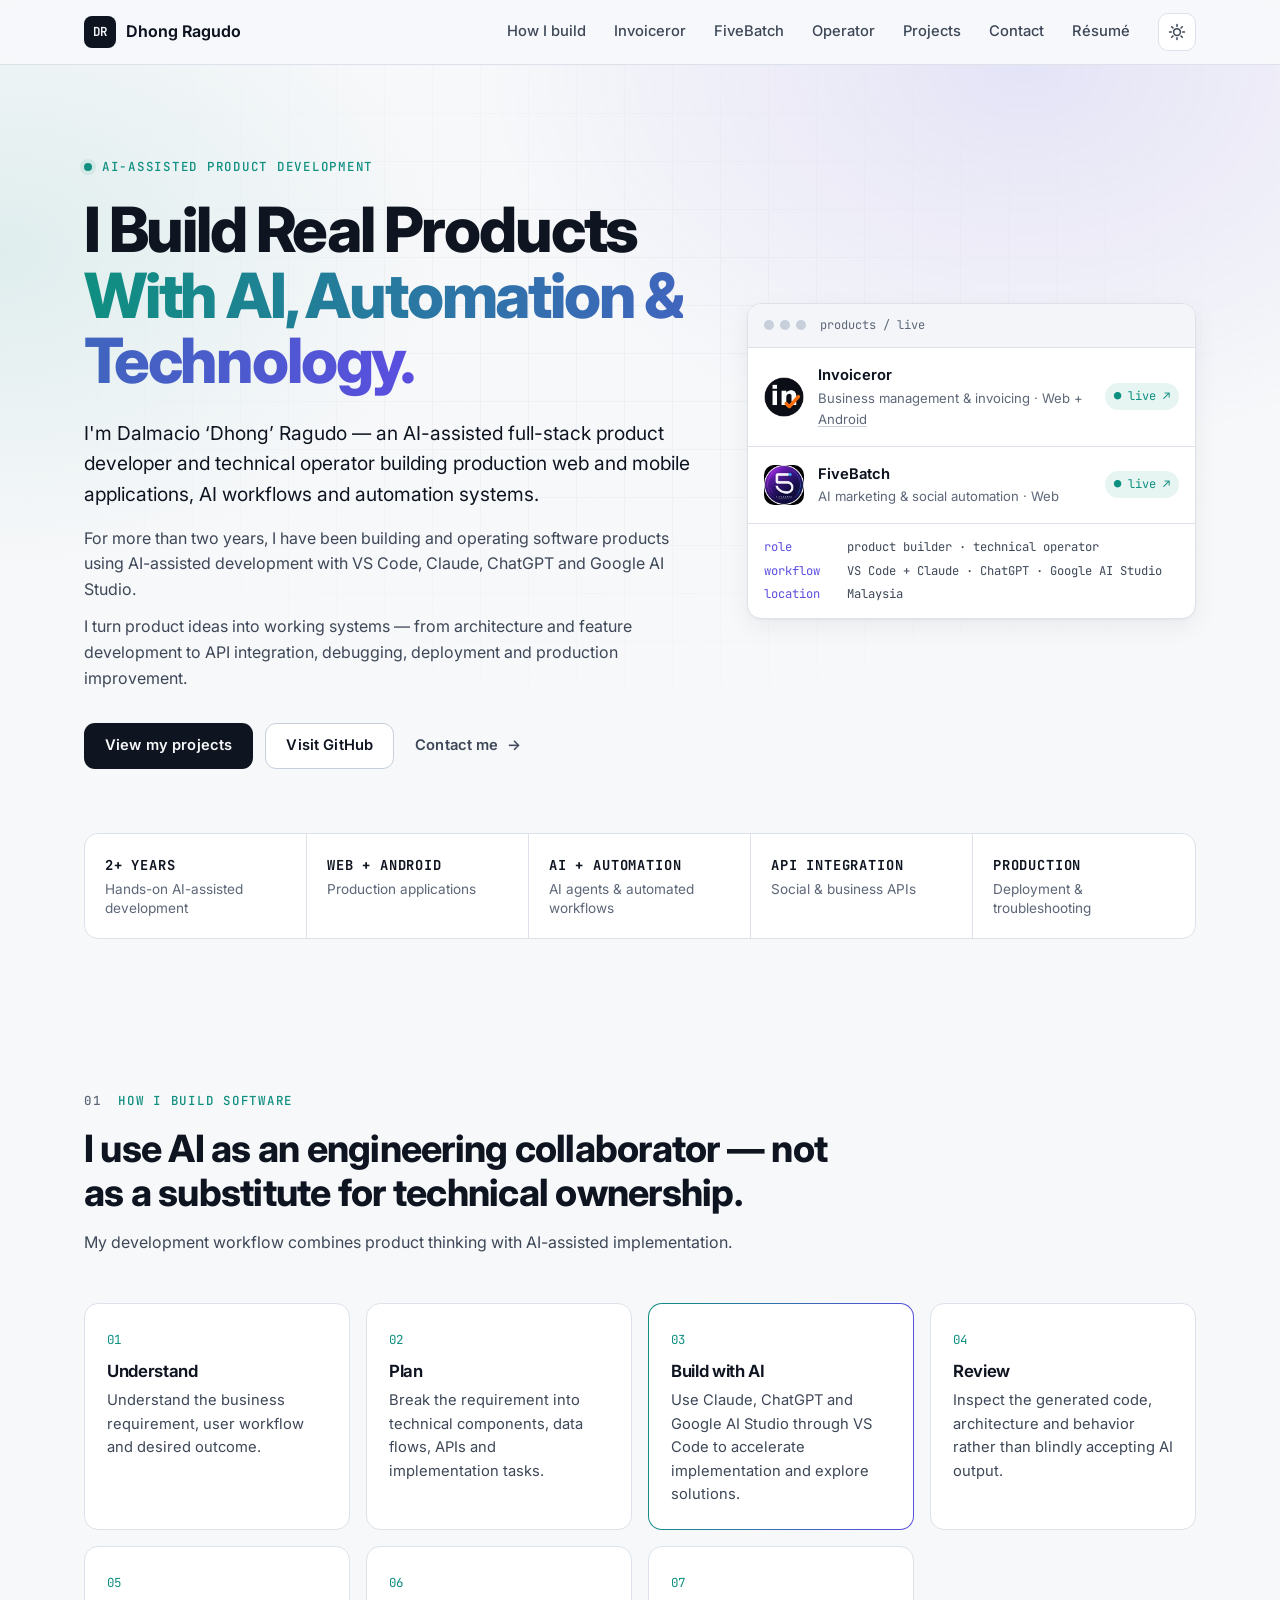
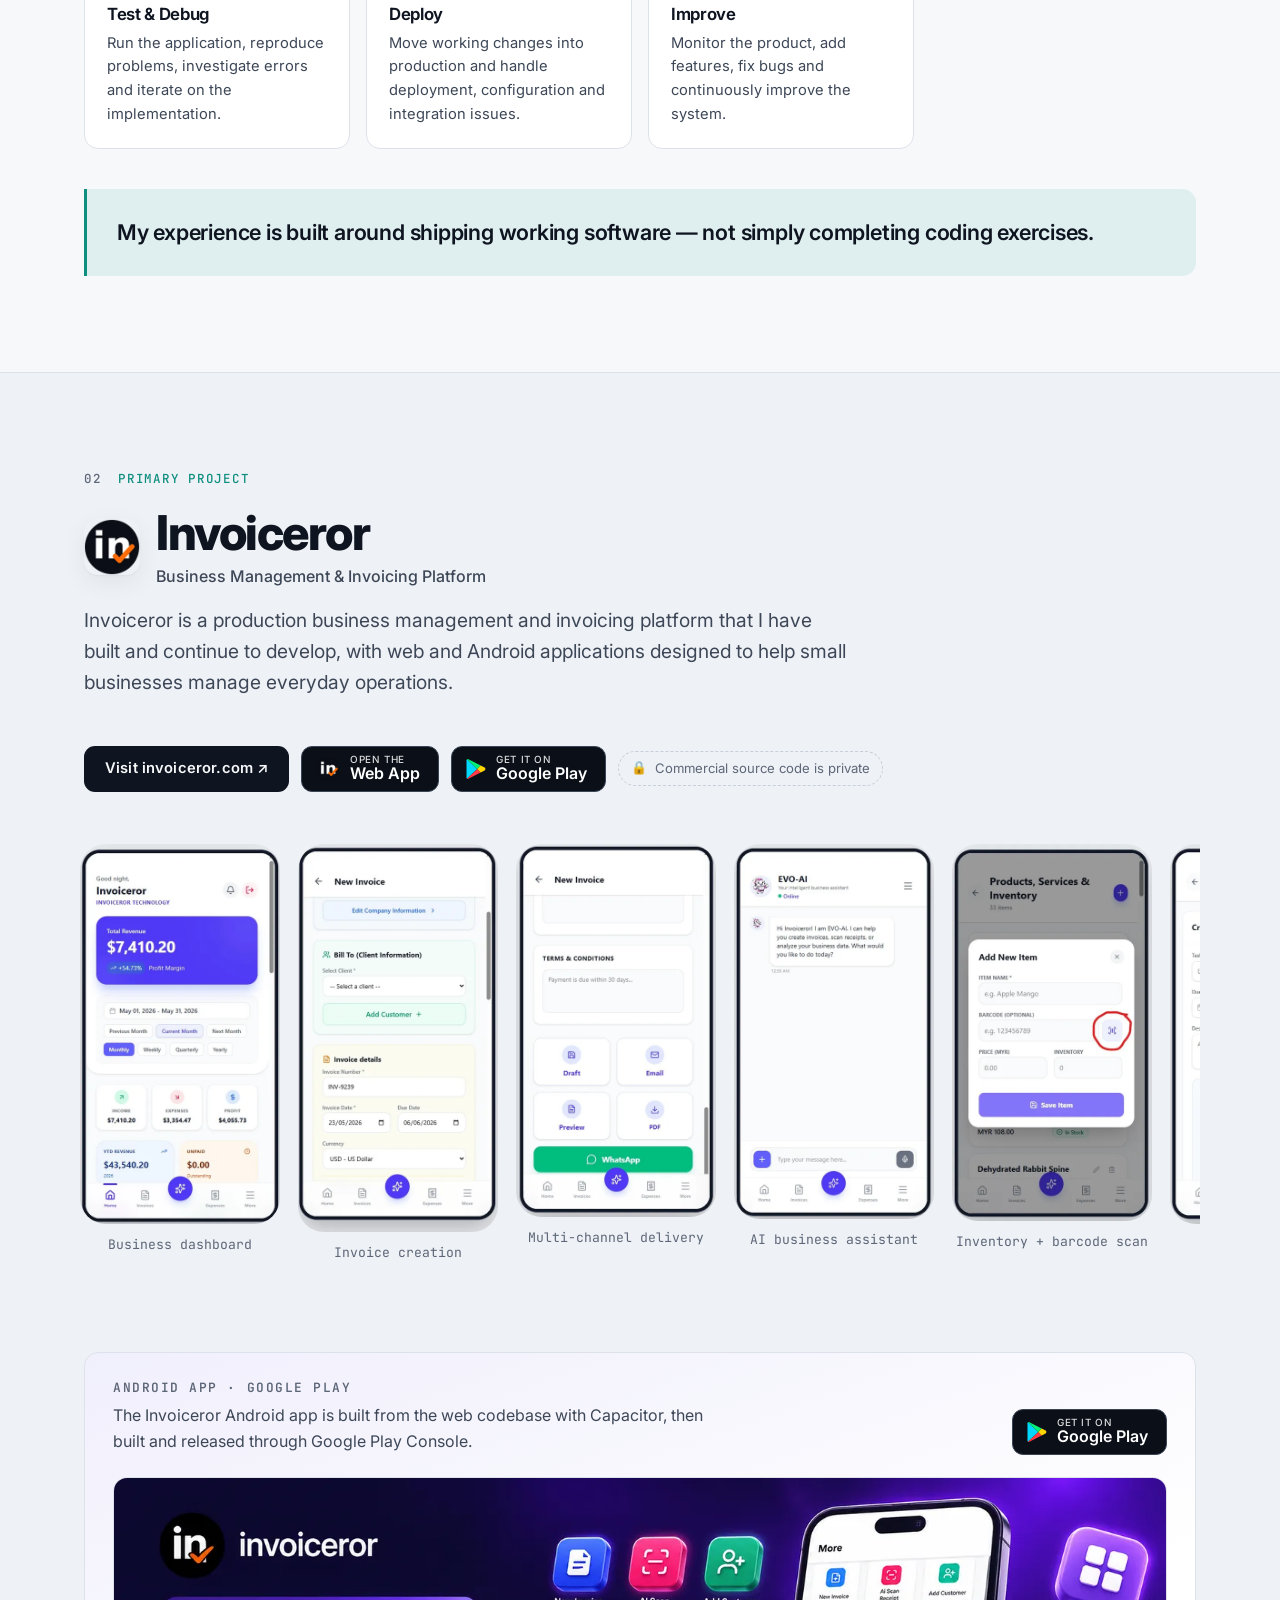
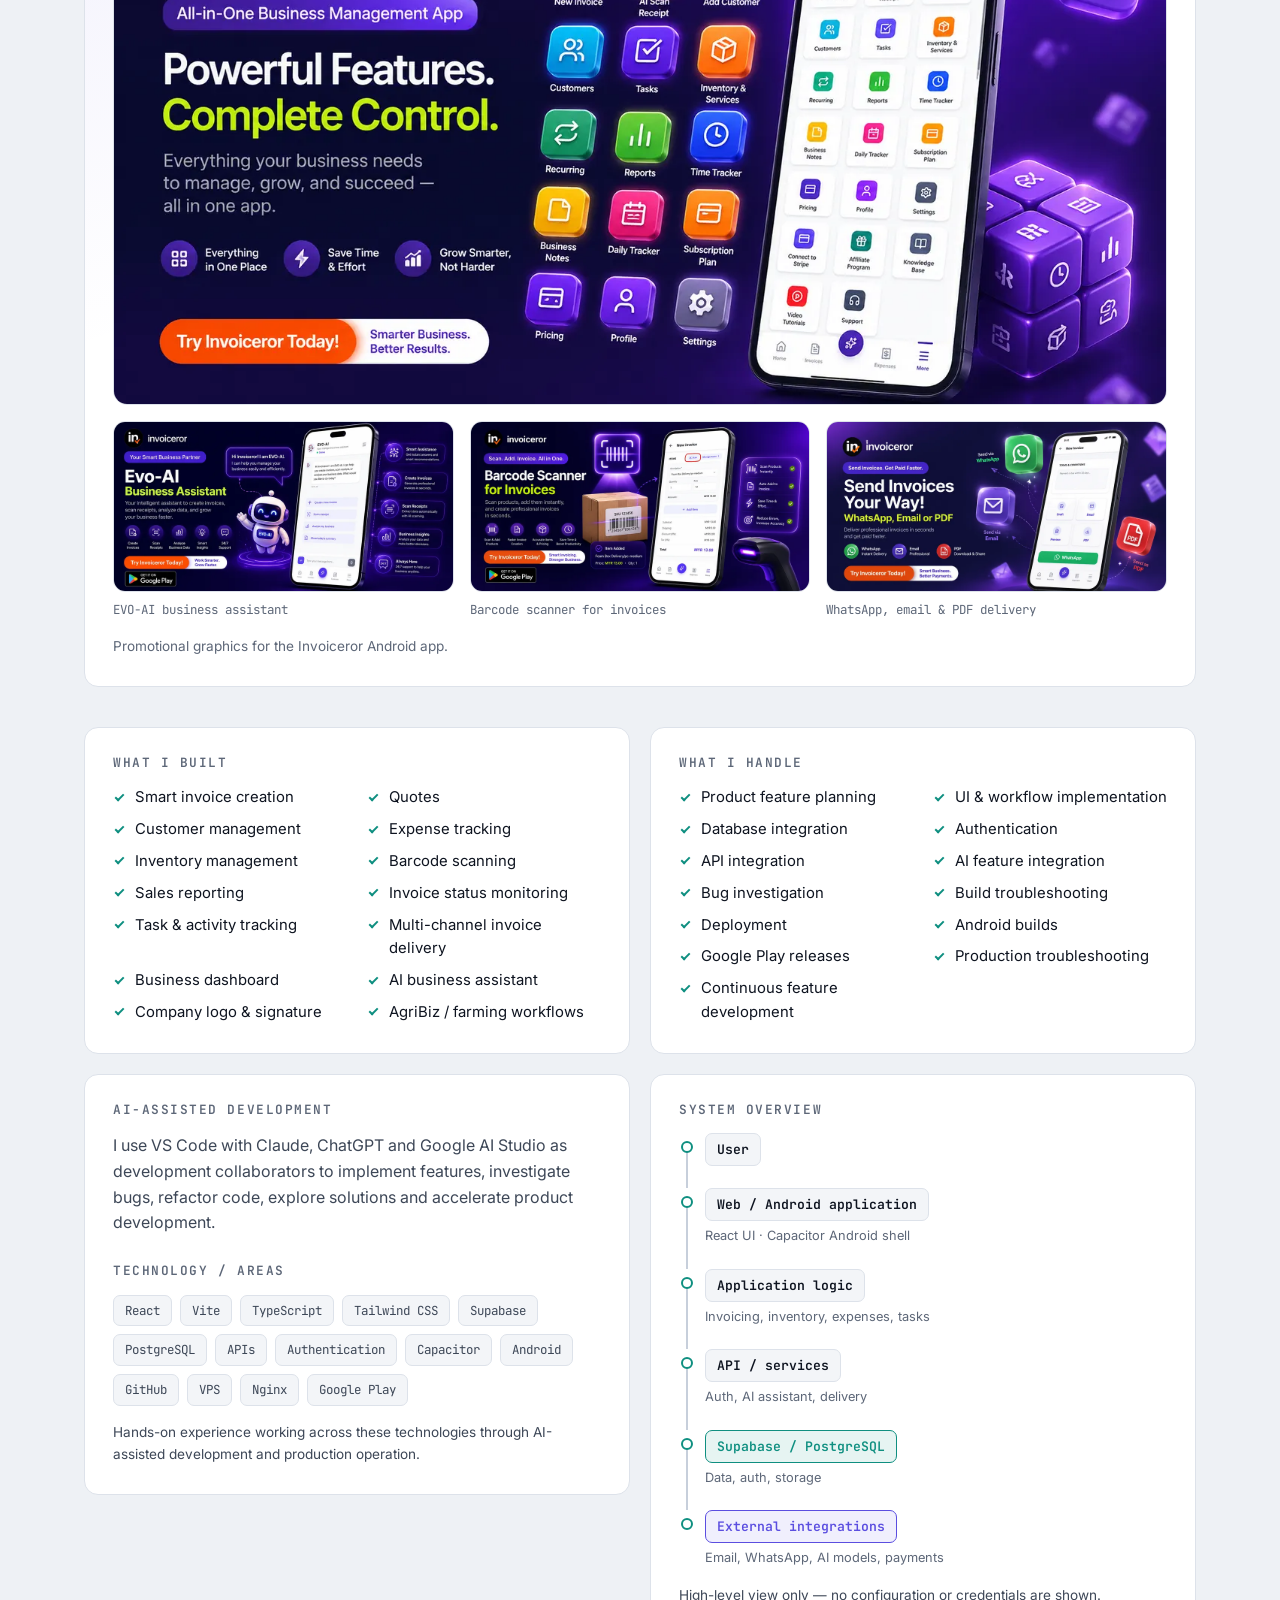
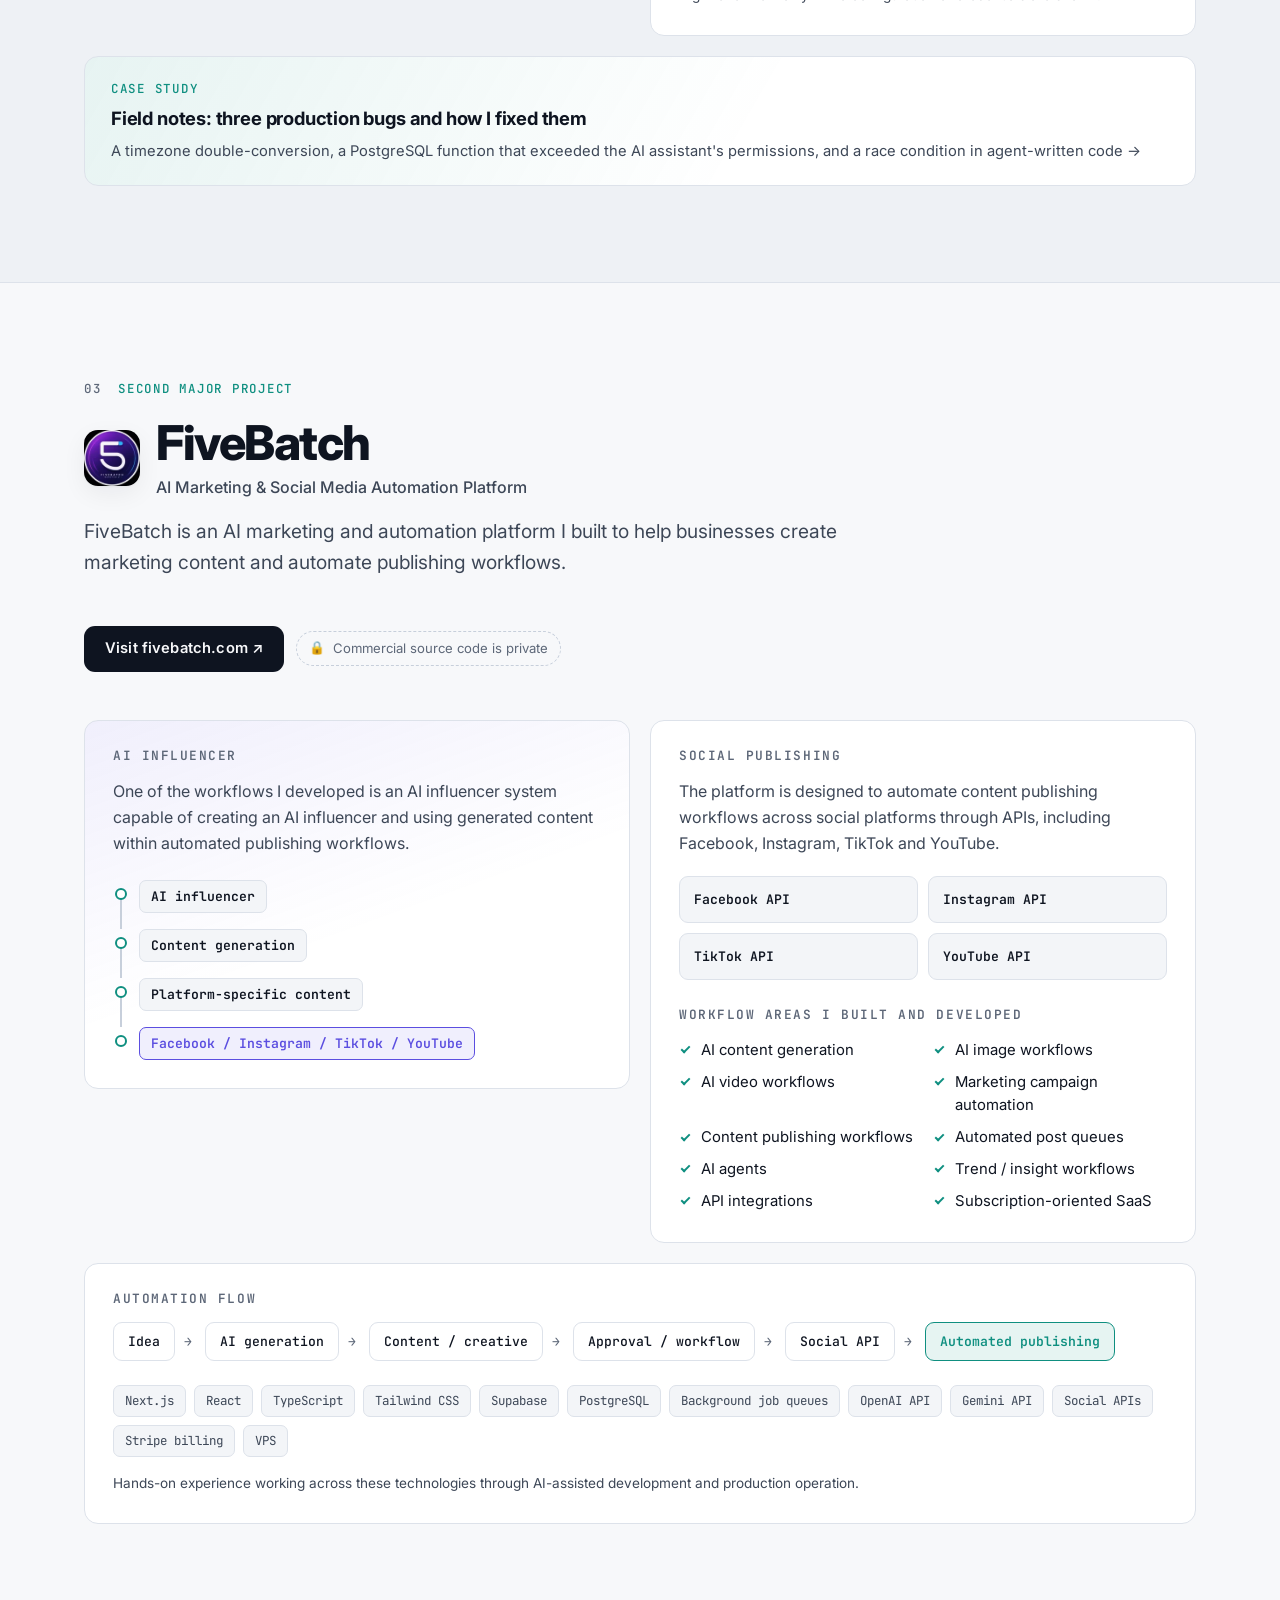
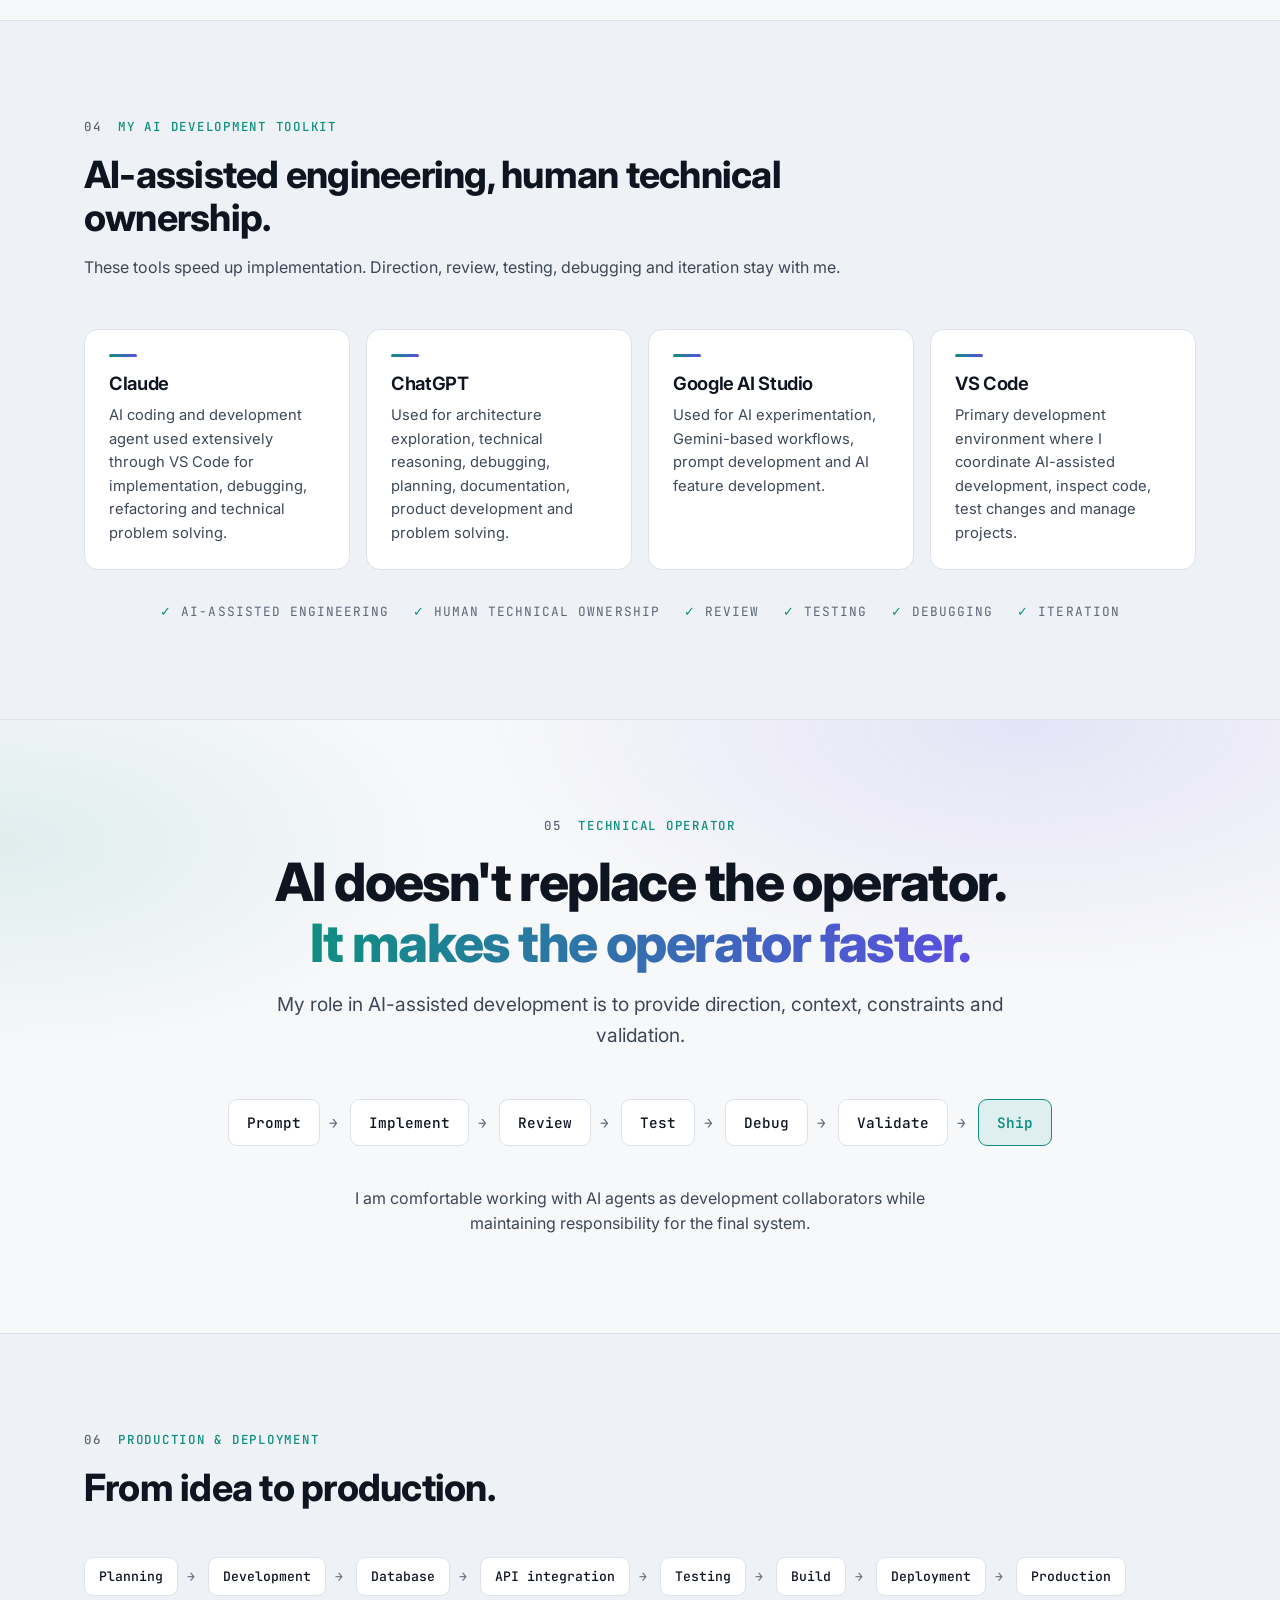
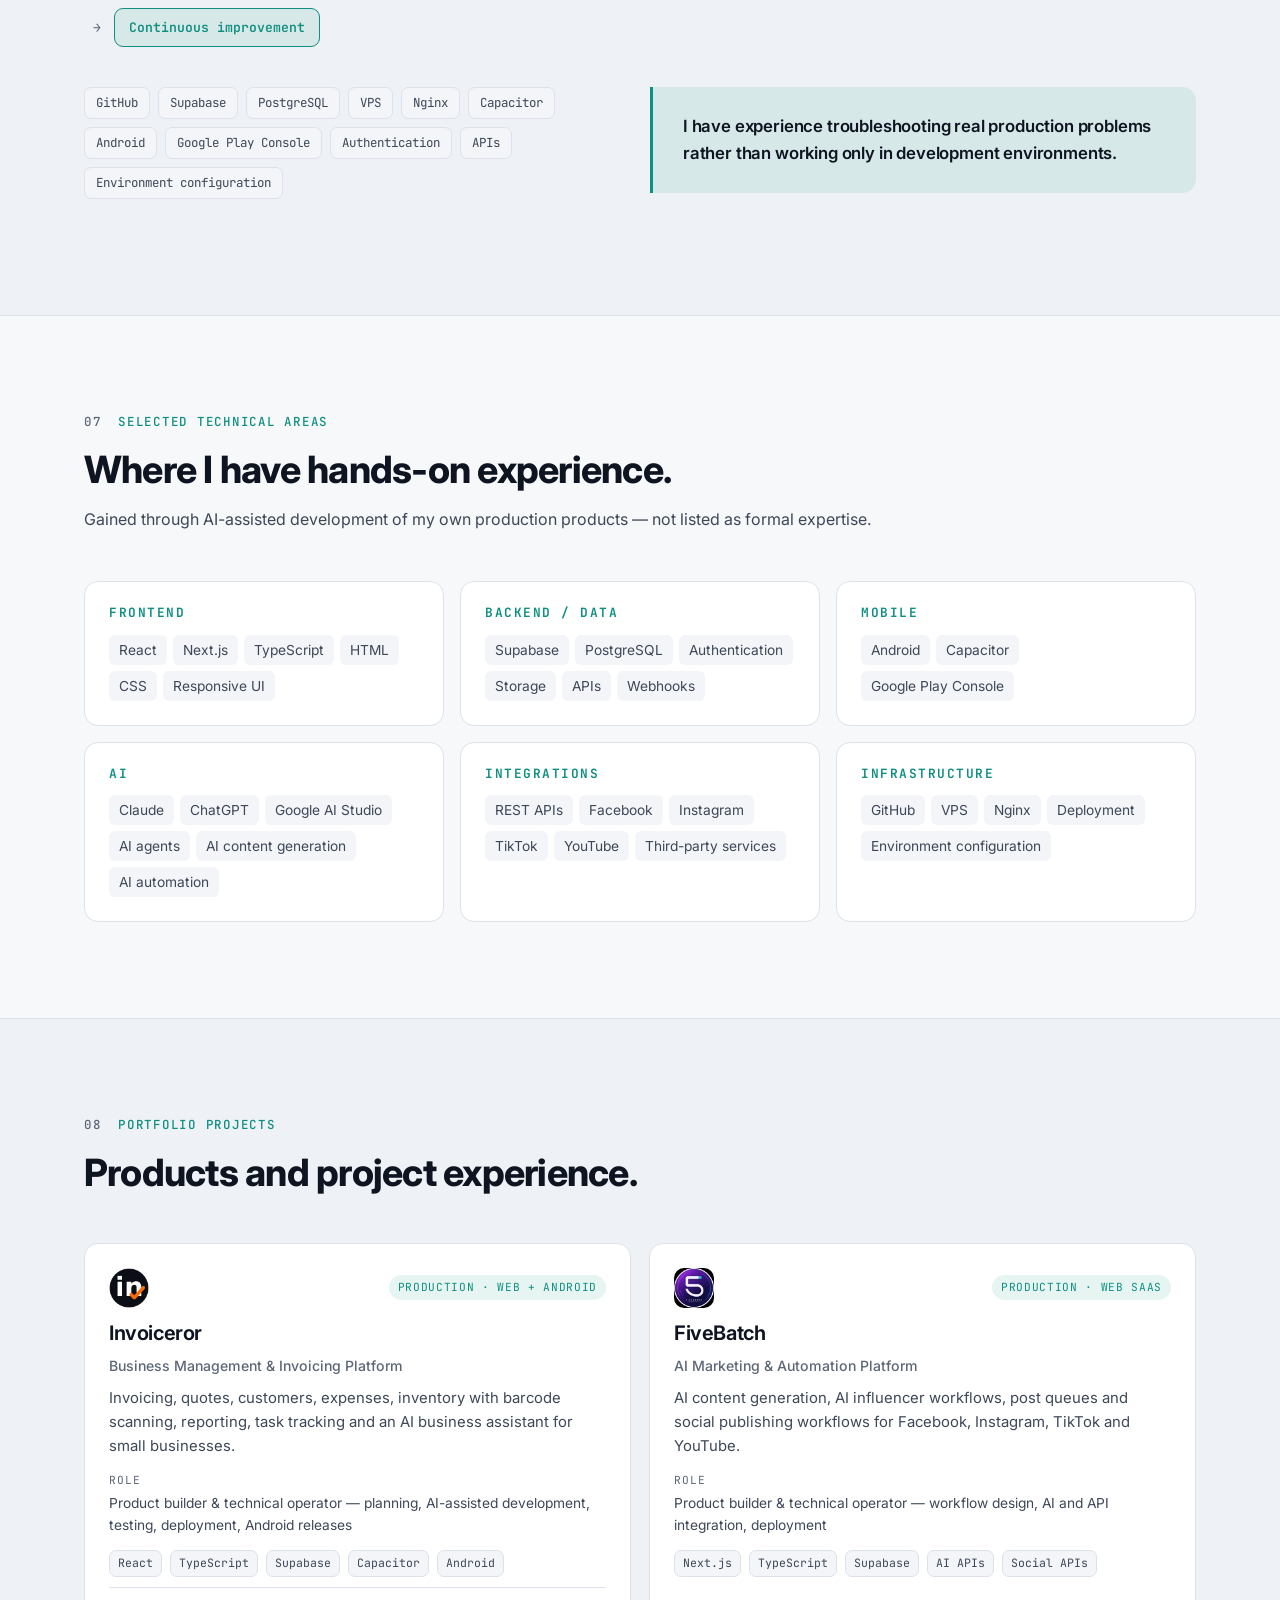
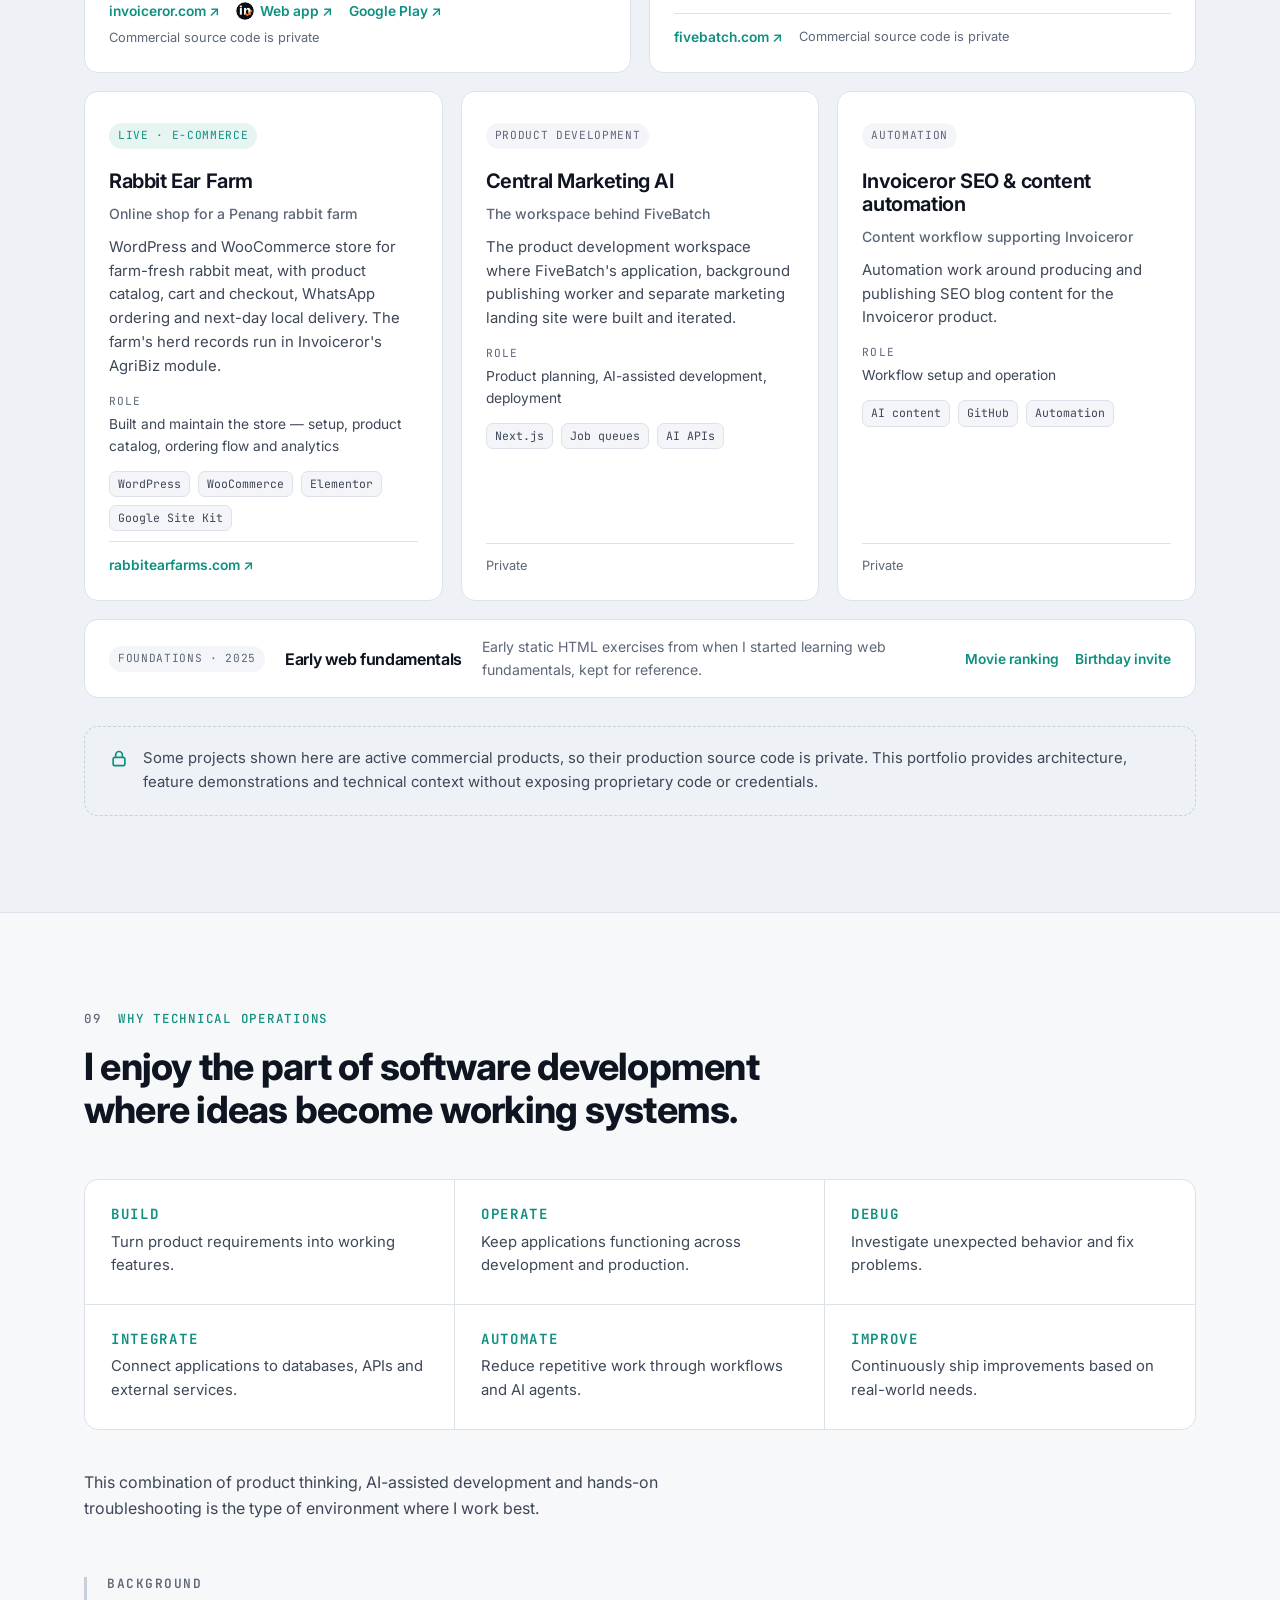
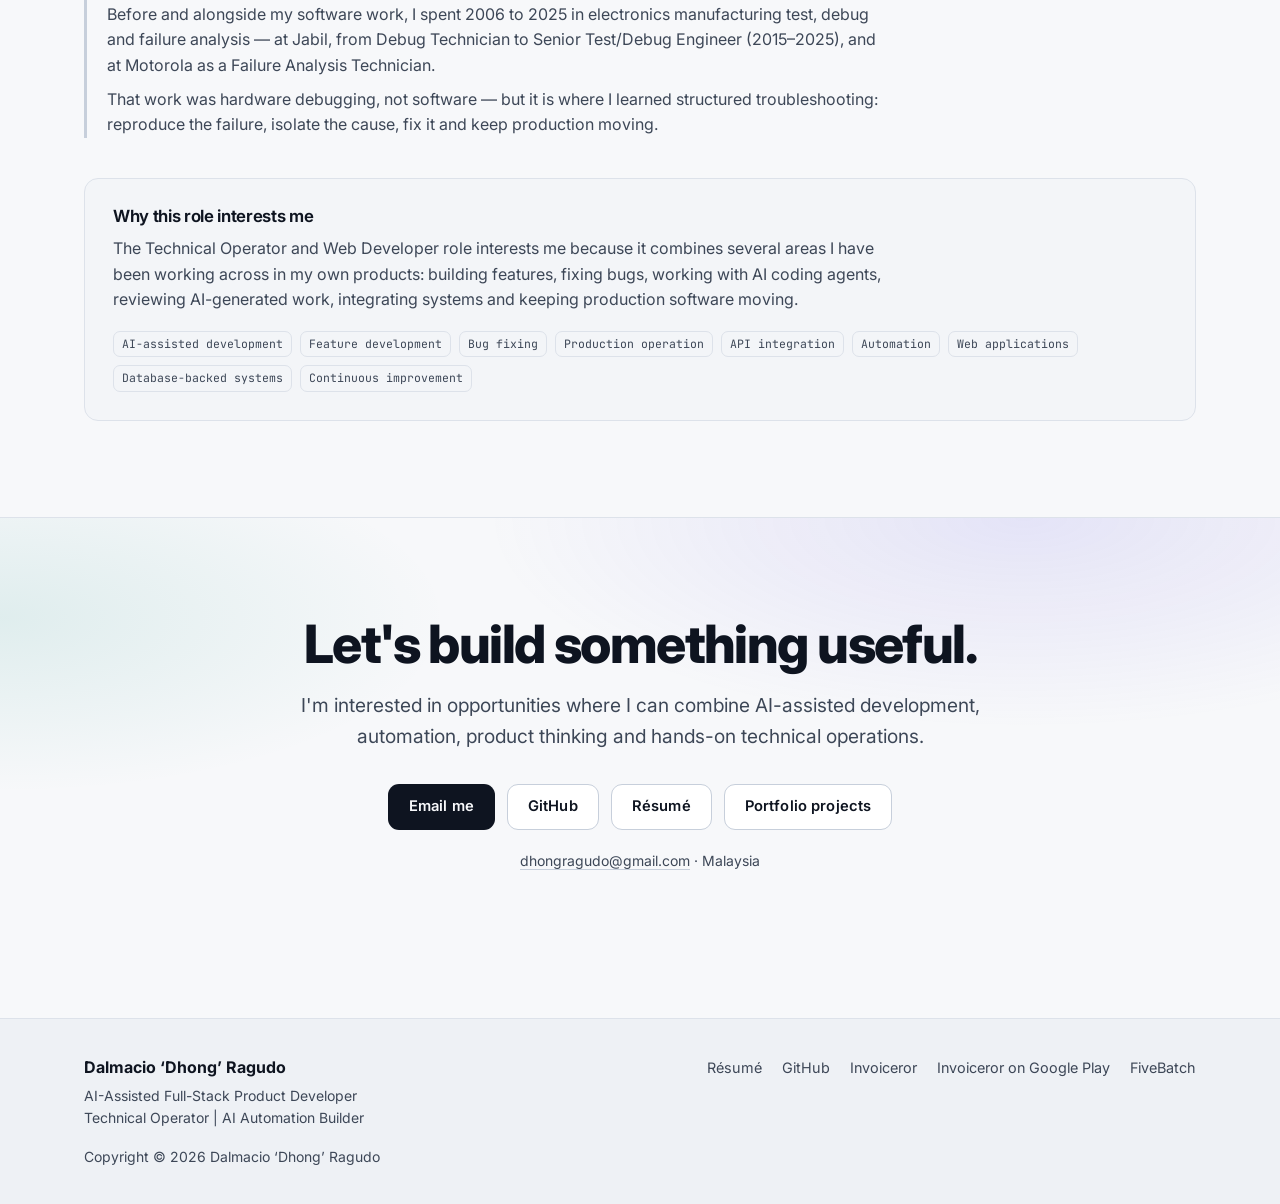
==== commit e5e8bf3d: "Add résumé page and Invoiceror production-fixes case study - resume.html: print-friendly résumé (no " ====
--- a/index.html
+++ b/index.html
@@ -61,6 +61,7 @@
           <li><a href="#operator">Operator</a></li>
           <li><a href="#projects">Projects</a></li>
           <li><a href="#contact">Contact</a></li>
+          <li><a href="resume.html">Résumé</a></li>
         </ul>
       </nav>
       <button class="theme-toggle" type="button" aria-label="Toggle light and dark theme">
@@ -274,6 +275,12 @@
             <p class="note">High-level view only — no configuration or credentials are shown.</p>
           </div>
         </div>
+
+        <a class="case-link" href="case-studies/invoiceror-production-fixes.html">
+          <span class="kicker">Case study</span>
+          <strong>Field notes: three production bugs and how I fixed them</strong>
+          <span class="muted">A timezone double-conversion, a PostgreSQL function that exceeded the AI assistant's permissions, and a race condition in agent-written code →</span>
+        </a>
       </div>
     </section>
 
@@ -524,7 +531,7 @@
 
         <div class="background">
           <h3 class="panel-title">Background</h3>
-          <p>Before building software products, I spent about 14 years in electronics manufacturing as a Senior Test/Debug Engineer at Jabil (2010–2024), and earlier as a Failure Analysis Technician at Motorola.</p>
+          <p>Before and alongside my software work, I spent 2006 to 2025 in electronics manufacturing test, debug and failure analysis — at Jabil, from Debug Technician to Senior Test/Debug Engineer (2015–2025), and at Motorola as a Failure Analysis Technician.</p>
           <p>That work was hardware debugging, not software — but it is where I learned structured troubleshooting: reproduce the failure, isolate the cause, fix it and keep production moving.</p>
         </div>
 
@@ -546,6 +553,7 @@
         <div class="cta-row cta-center">
           <a class="btn btn-primary js-email" href="mailto:dhongragudo@gmail.com?subject=Opportunity%20for%20Dhong%20Ragudo" data-email="dhongragudo@gmail.com">Email me</a>
           <a class="btn btn-ghost" href="https://github.com/dongrags" target="_blank" rel="noopener">GitHub</a>
+          <a class="btn btn-ghost" href="resume.html">Résumé</a>
           <a class="btn btn-ghost" href="#projects">Portfolio projects</a>
           <!-- LinkedIn: add when available → <a class="btn btn-ghost" href="[LINKEDIN]">LinkedIn</a> -->
         </div>
@@ -562,6 +570,7 @@
         <p class="muted small">AI-Assisted Full-Stack Product Developer<br>Technical Operator | AI Automation Builder</p>
       </div>
       <ul class="footer-links">
+        <li><a href="resume.html">Résumé</a></li>
         <li><a href="https://github.com/dongrags" target="_blank" rel="noopener">GitHub</a></li>
         <li><a href="https://invoiceror.com/" target="_blank" rel="noopener">Invoiceror</a></li>
         <li><a href="https://play.google.com/store/apps/details?id=app.invoiceror.com" target="_blank" rel="noopener">Invoiceror on Google Play</a></li>
--- a/assets/css/styles.css
+++ b/assets/css/styles.css
@@ -532,3 +532,13 @@
   .card-slim .card-links { margin: 0 0 0 auto; padding: 0; border: 0; white-space: nowrap; flex-wrap: nowrap; }
   .card-slim .badge { white-space: nowrap; }
 }
+
+/* Case study link card */
+.case-link {
+  display: grid; gap: 6px; margin-top: 20px; padding: 22px 26px; border-radius: var(--radius);
+  border: 1px solid var(--border); background: linear-gradient(120deg, var(--accent-soft), transparent 60%), var(--surface);
+  color: var(--text); transition: border-color .2s ease, transform .2s ease;
+}
+.case-link:hover { text-decoration: none; border-color: var(--accent); transform: translateY(-2px); }
+.case-link strong { font-size: 1.15rem; letter-spacing: -0.01em; }
+.case-link .muted { font-size: .92rem; }
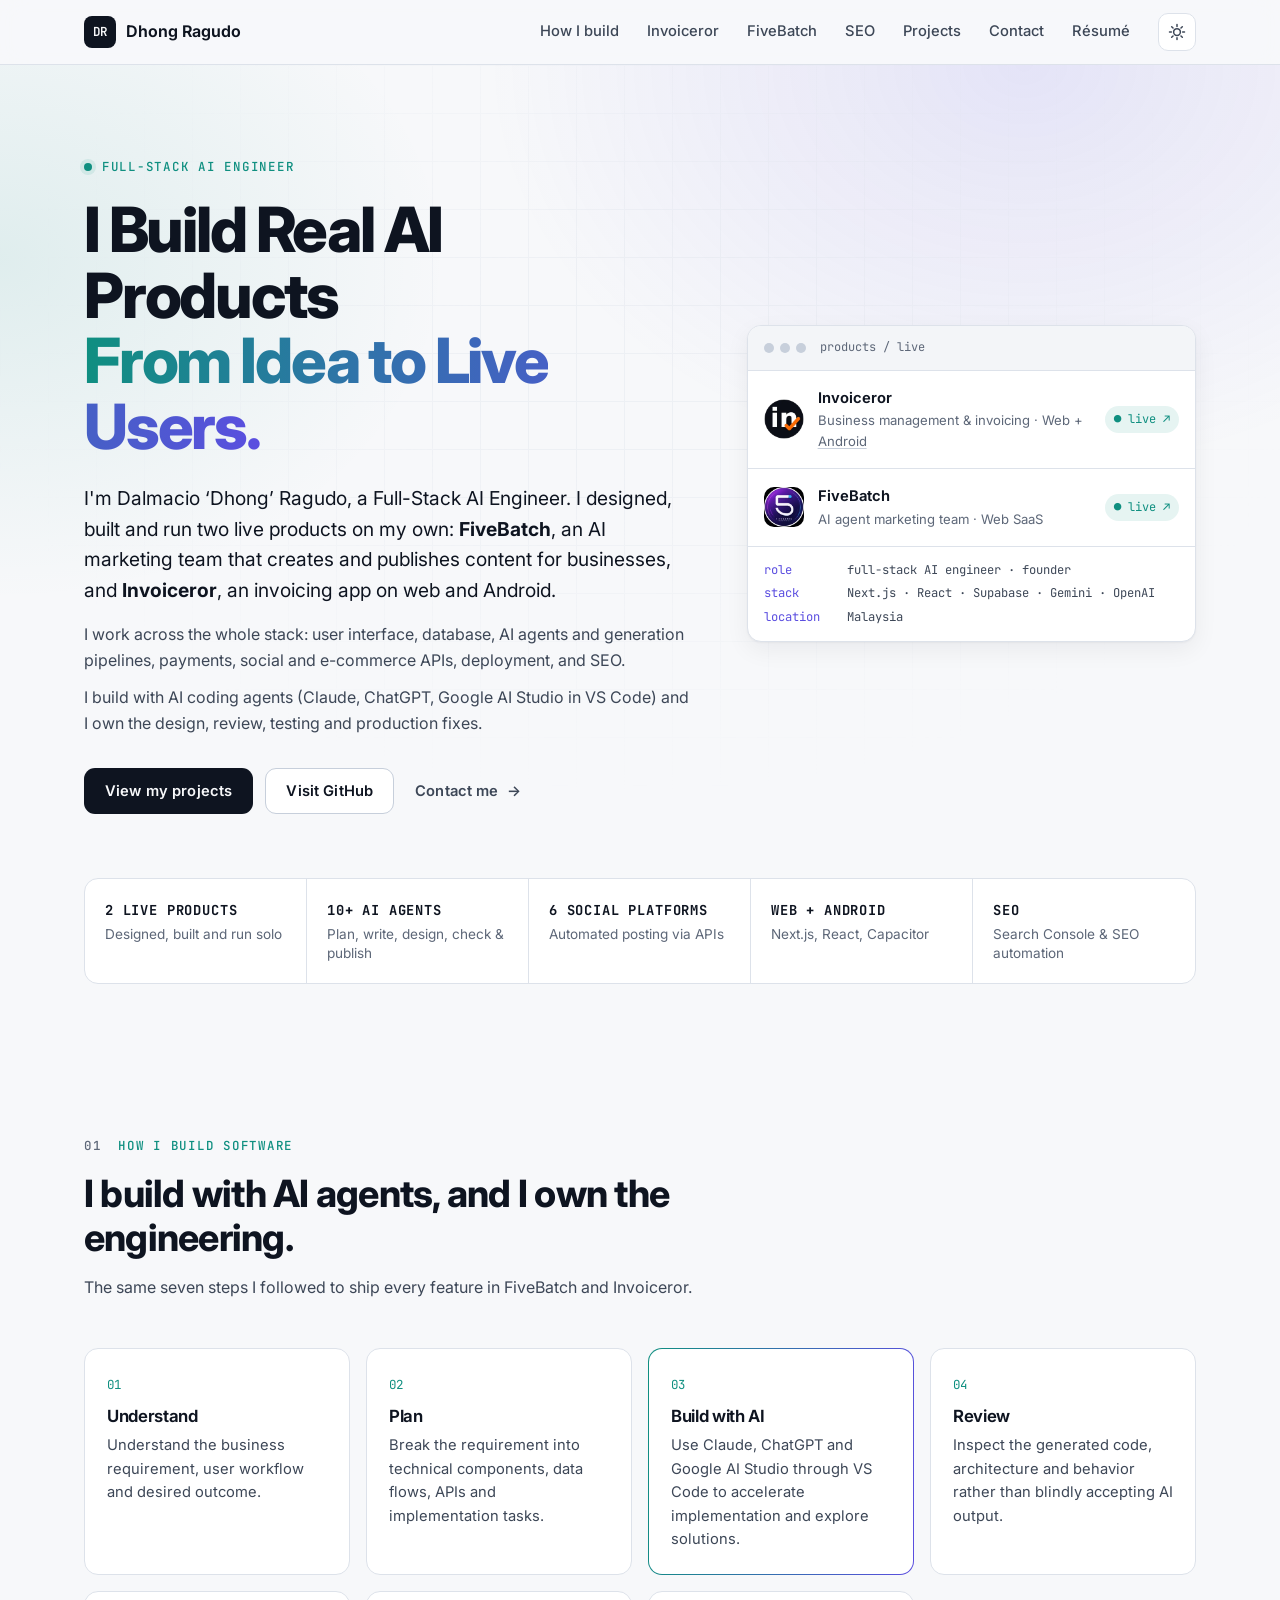
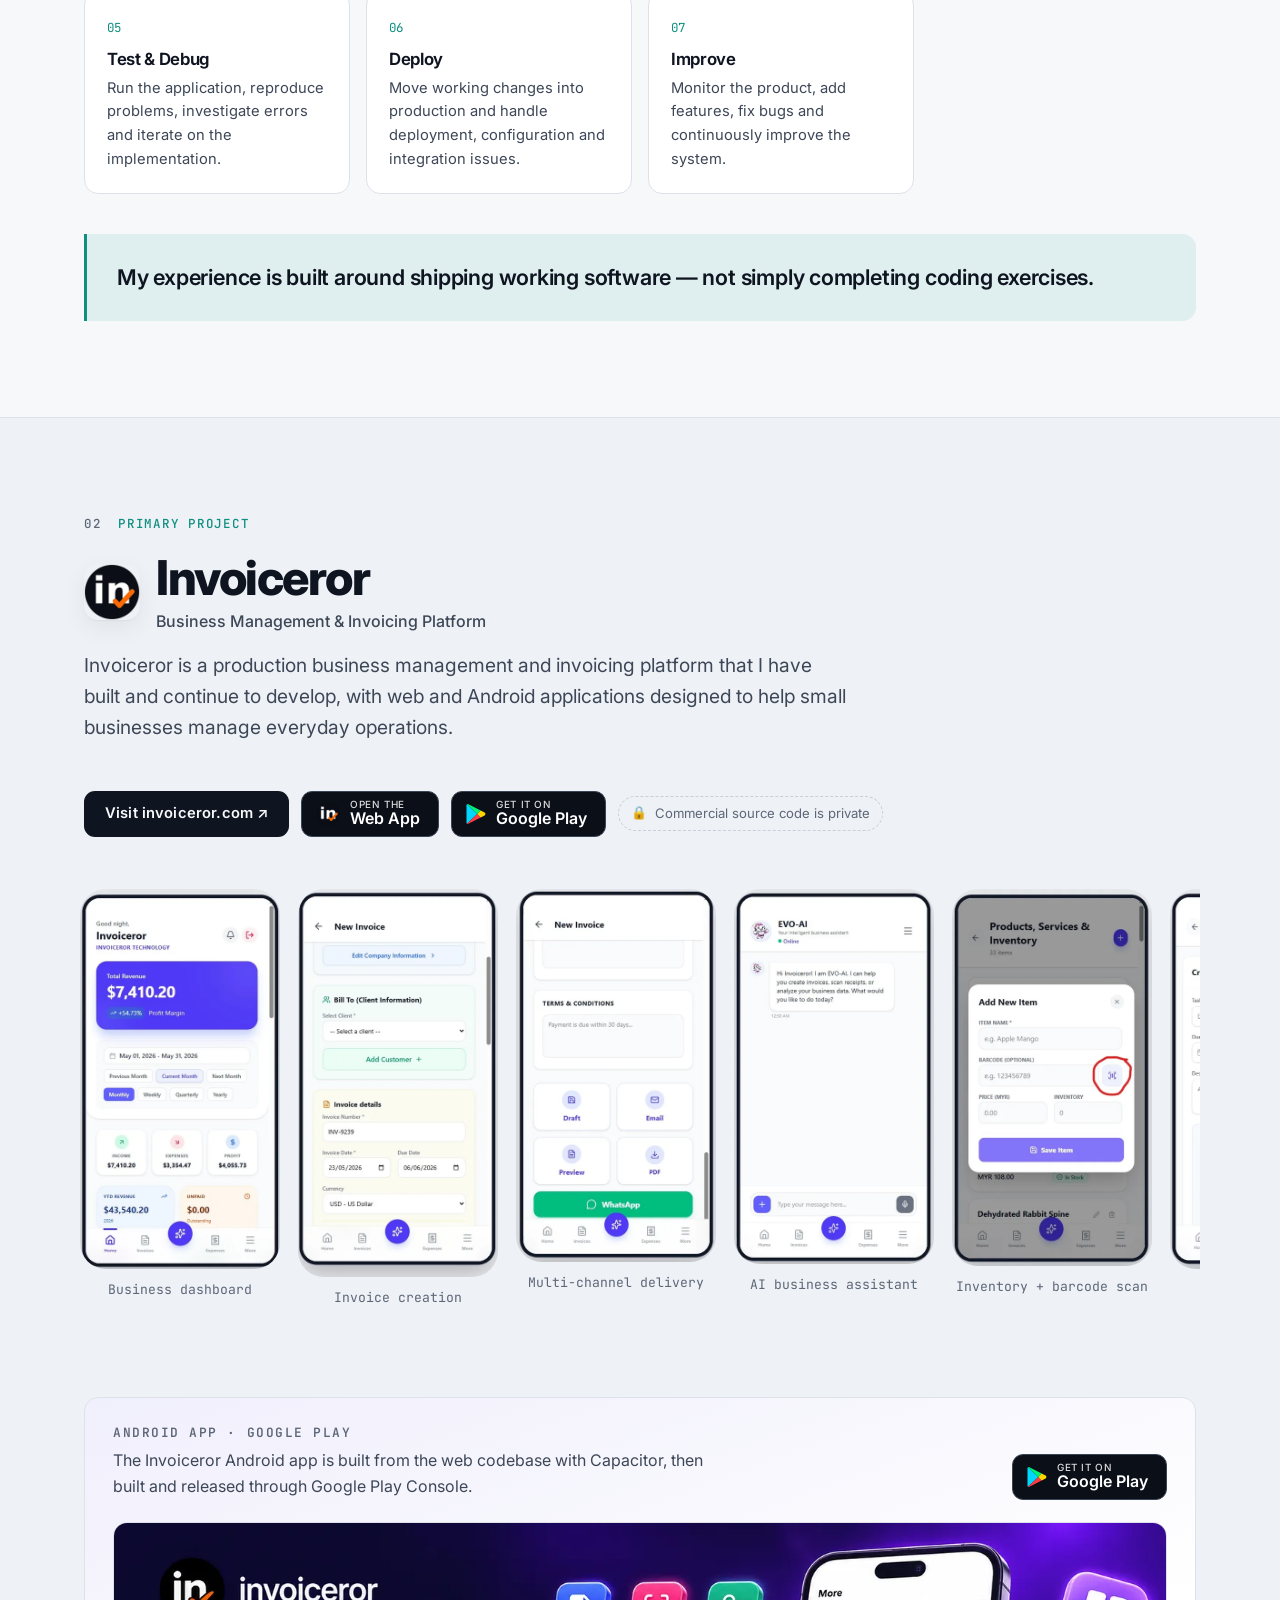
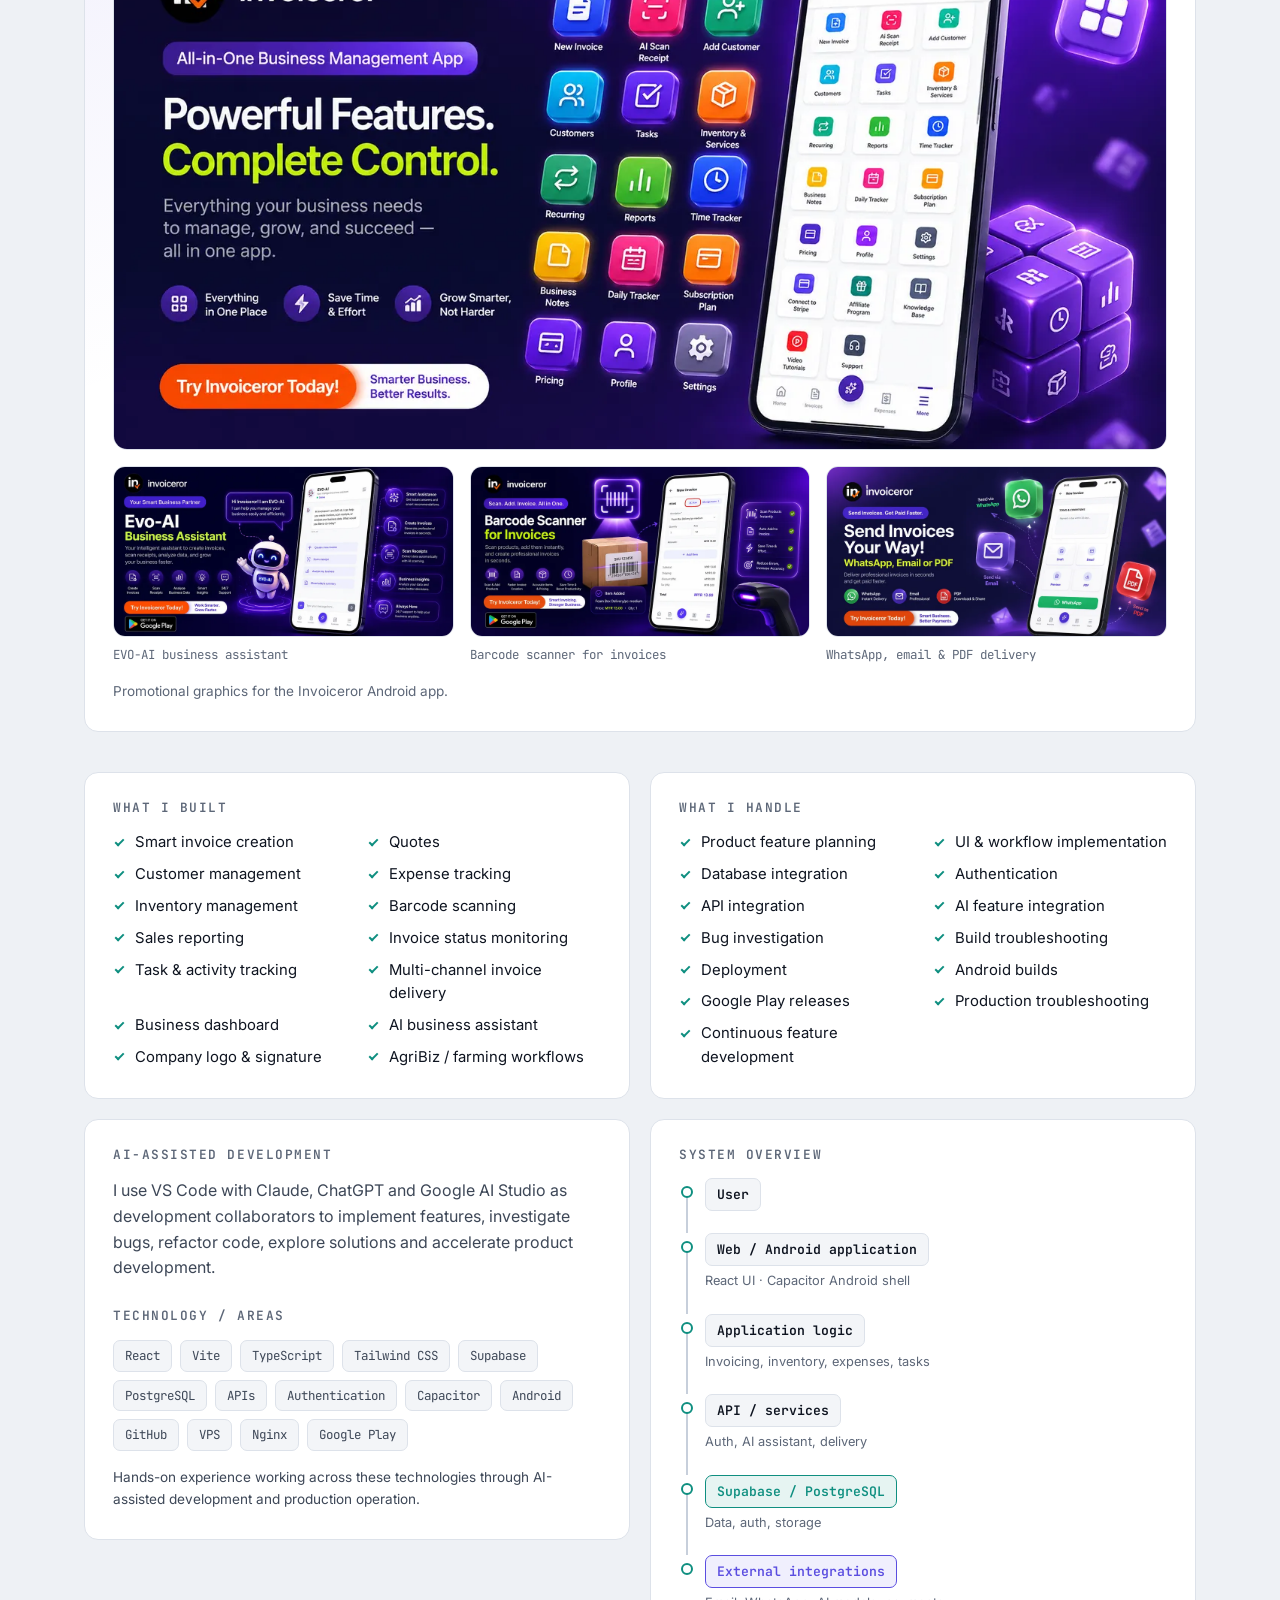
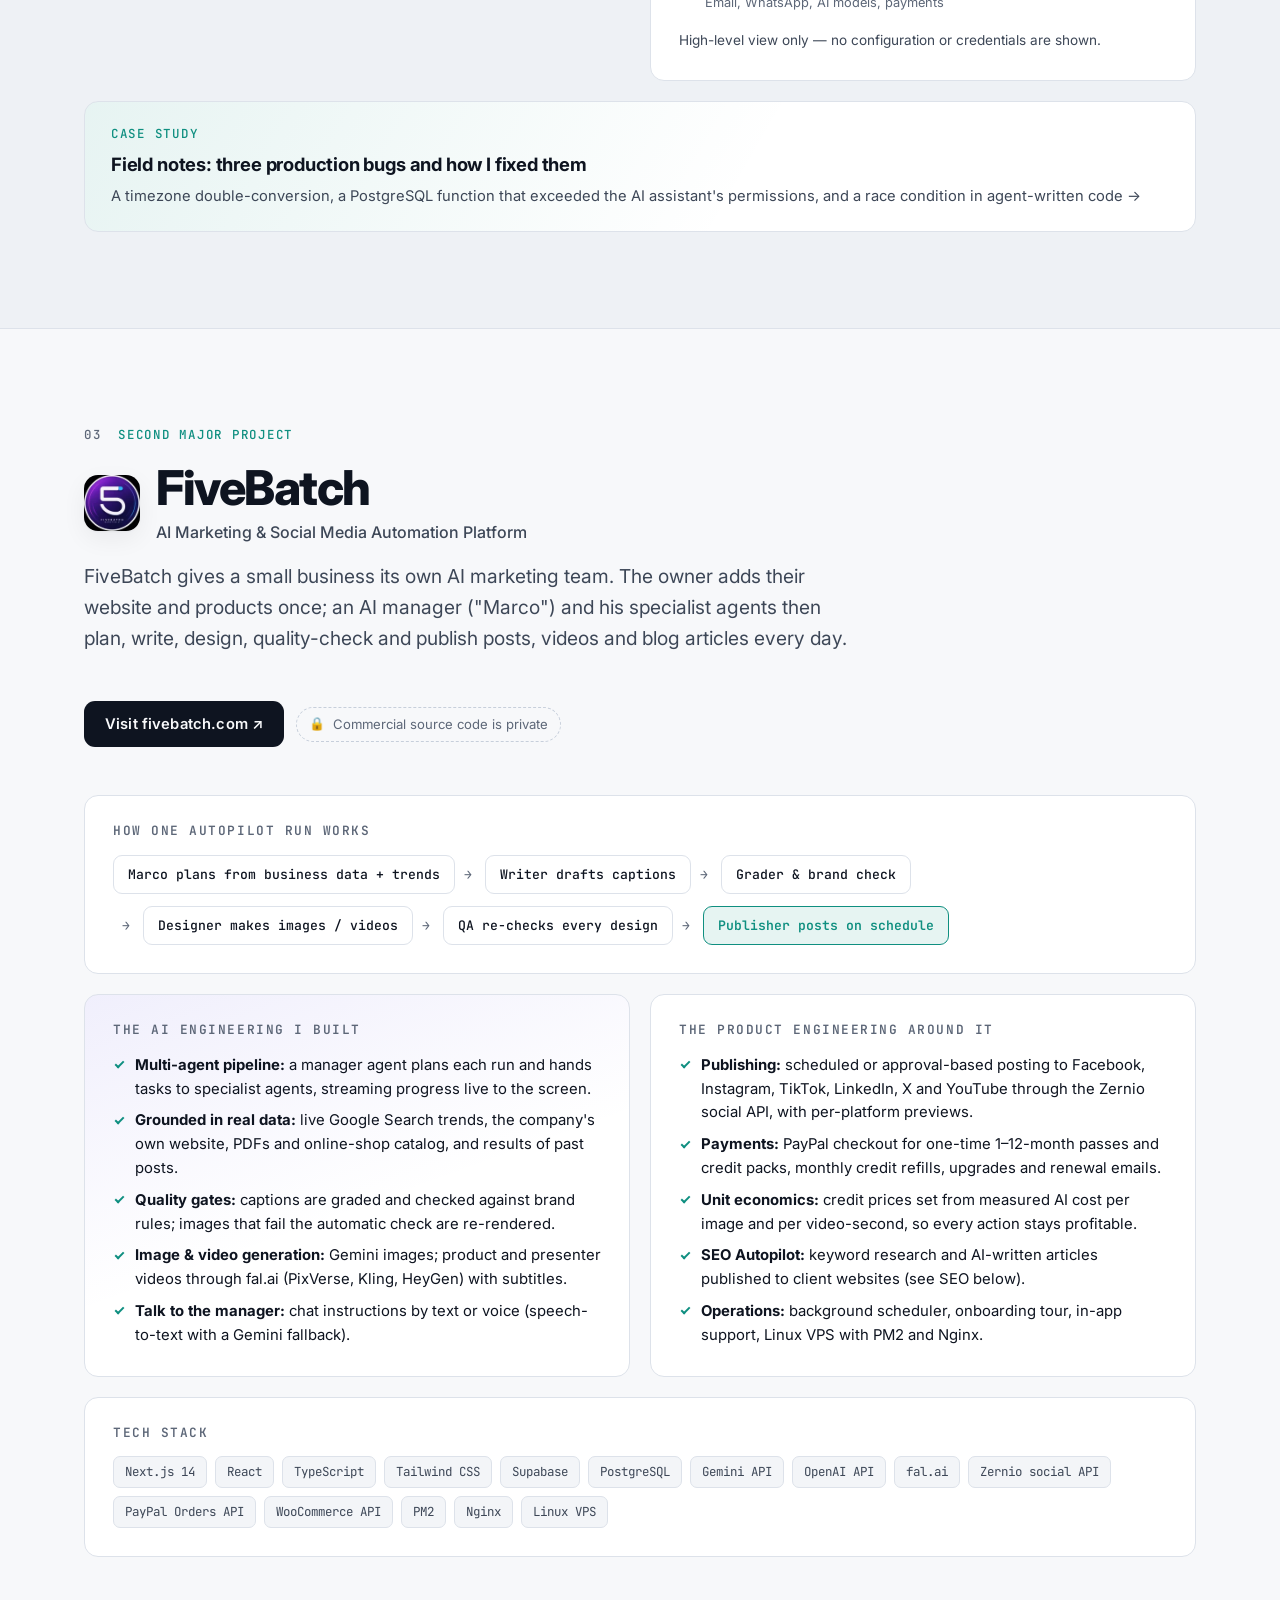
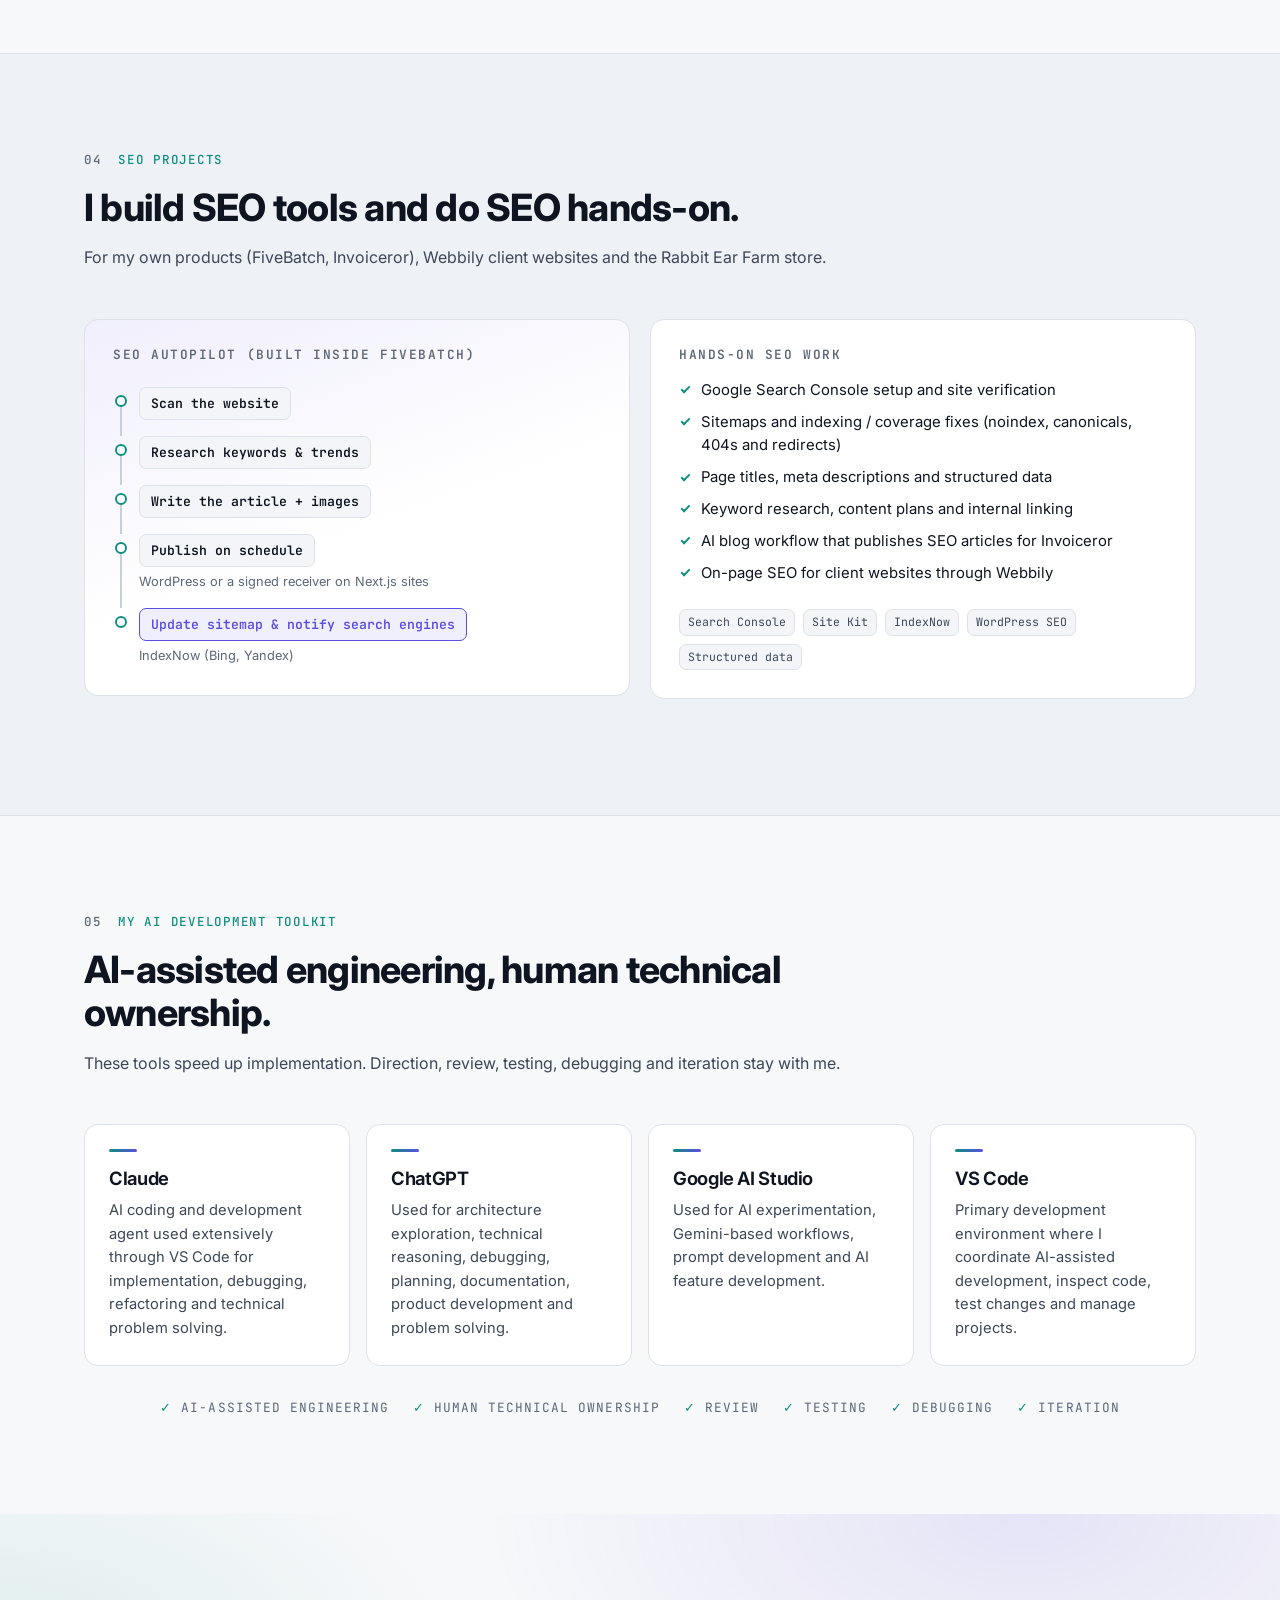
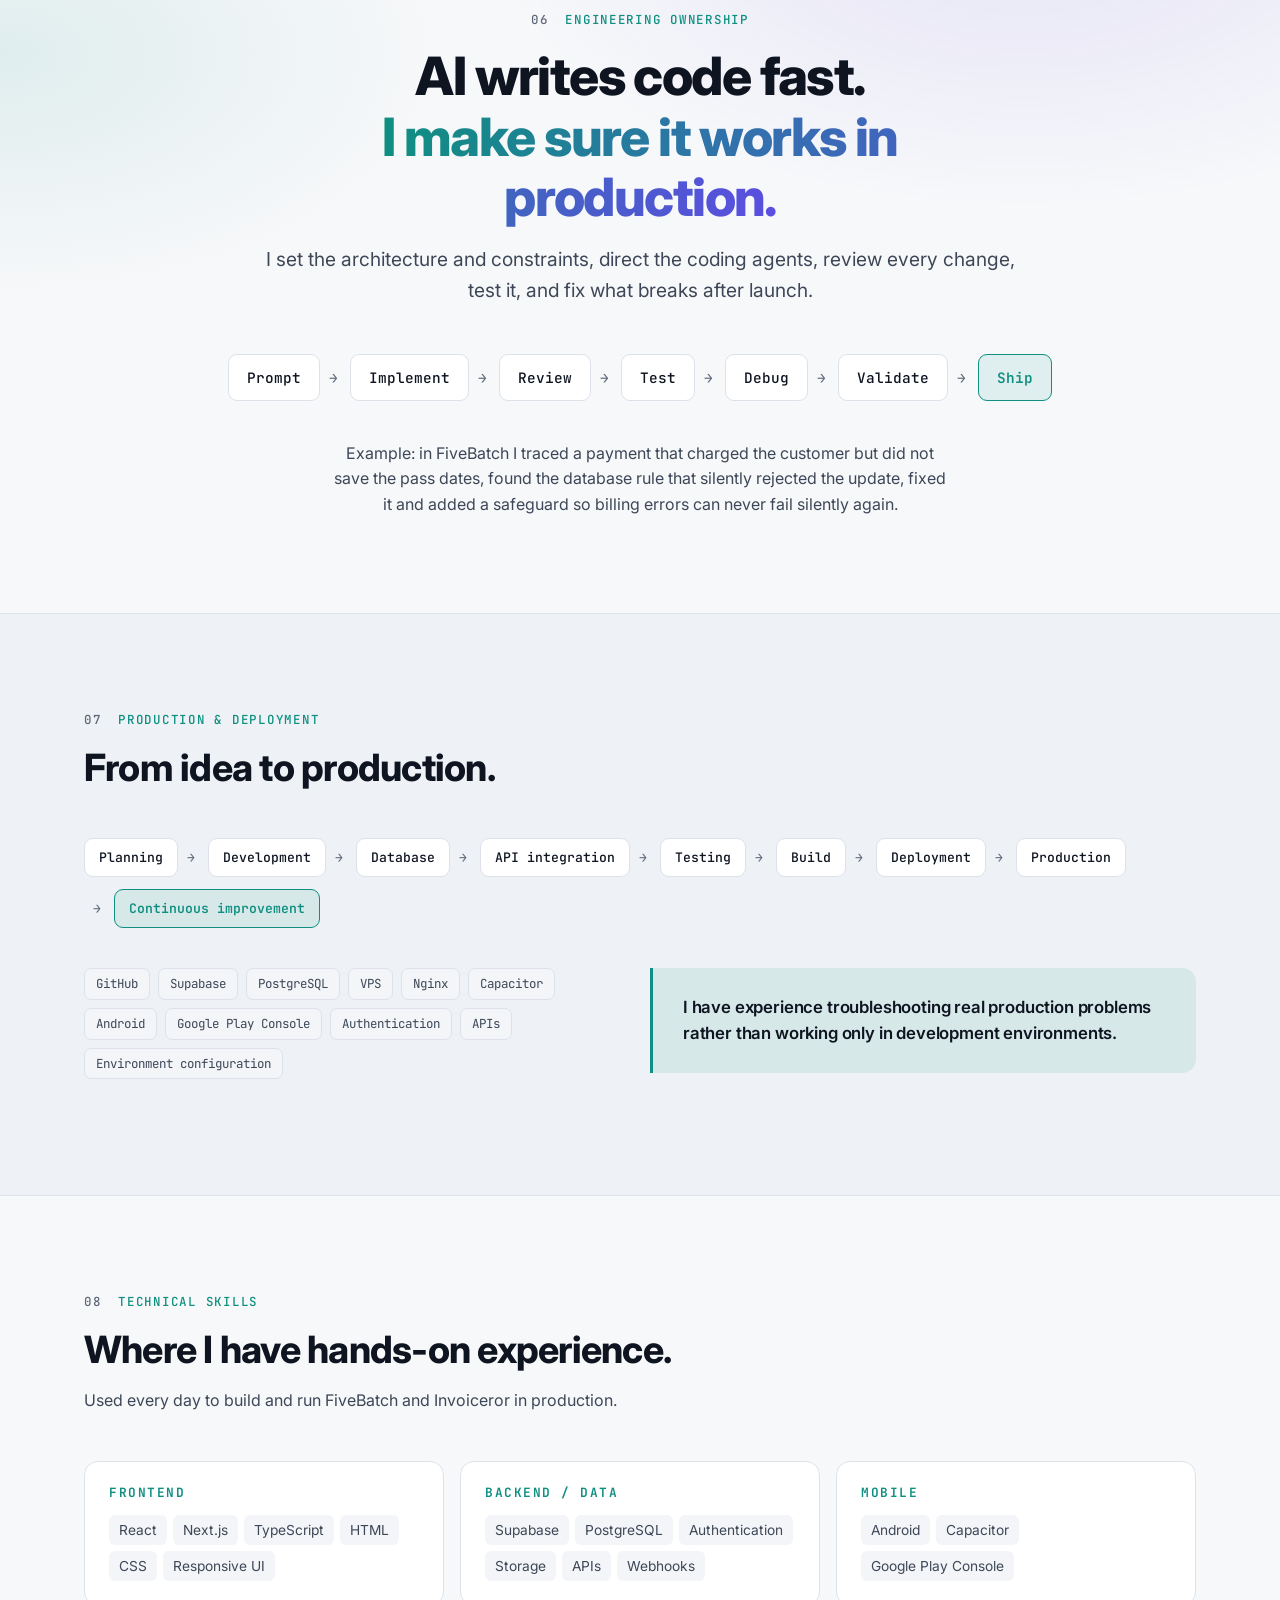
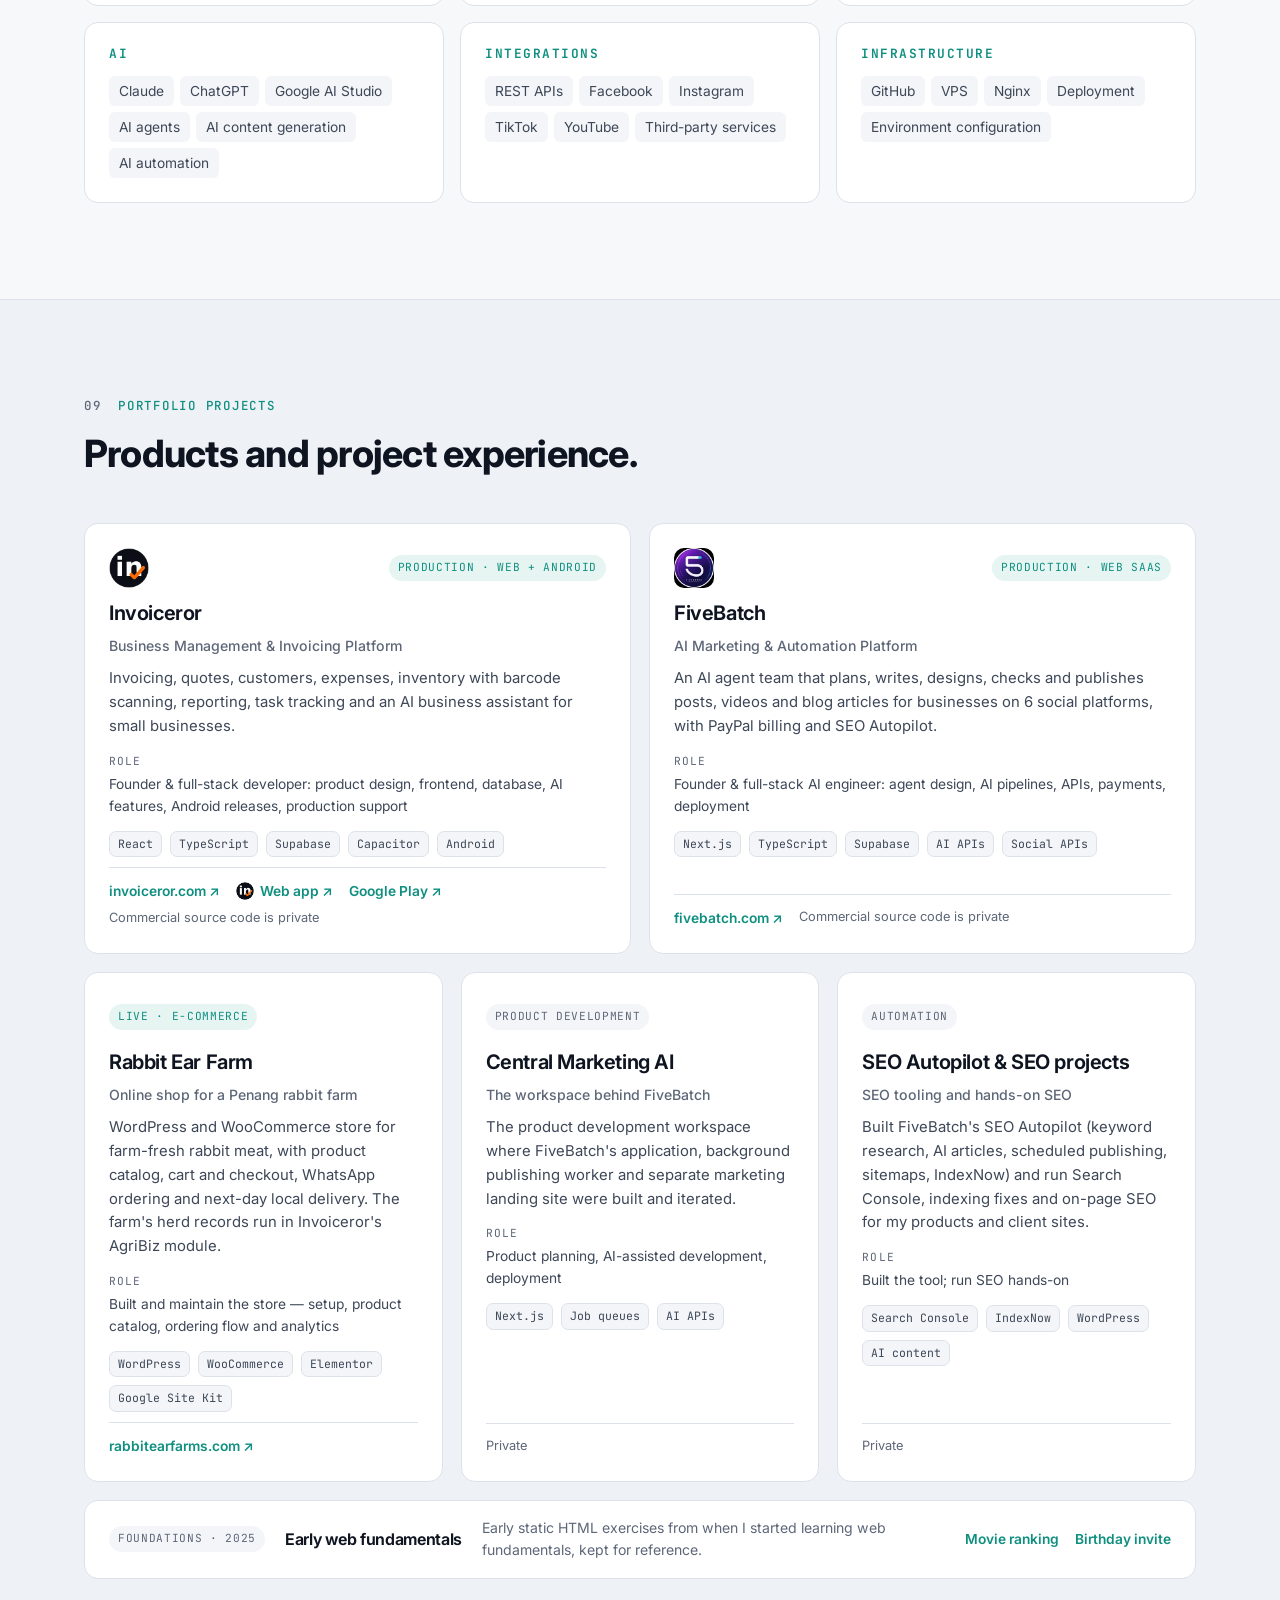
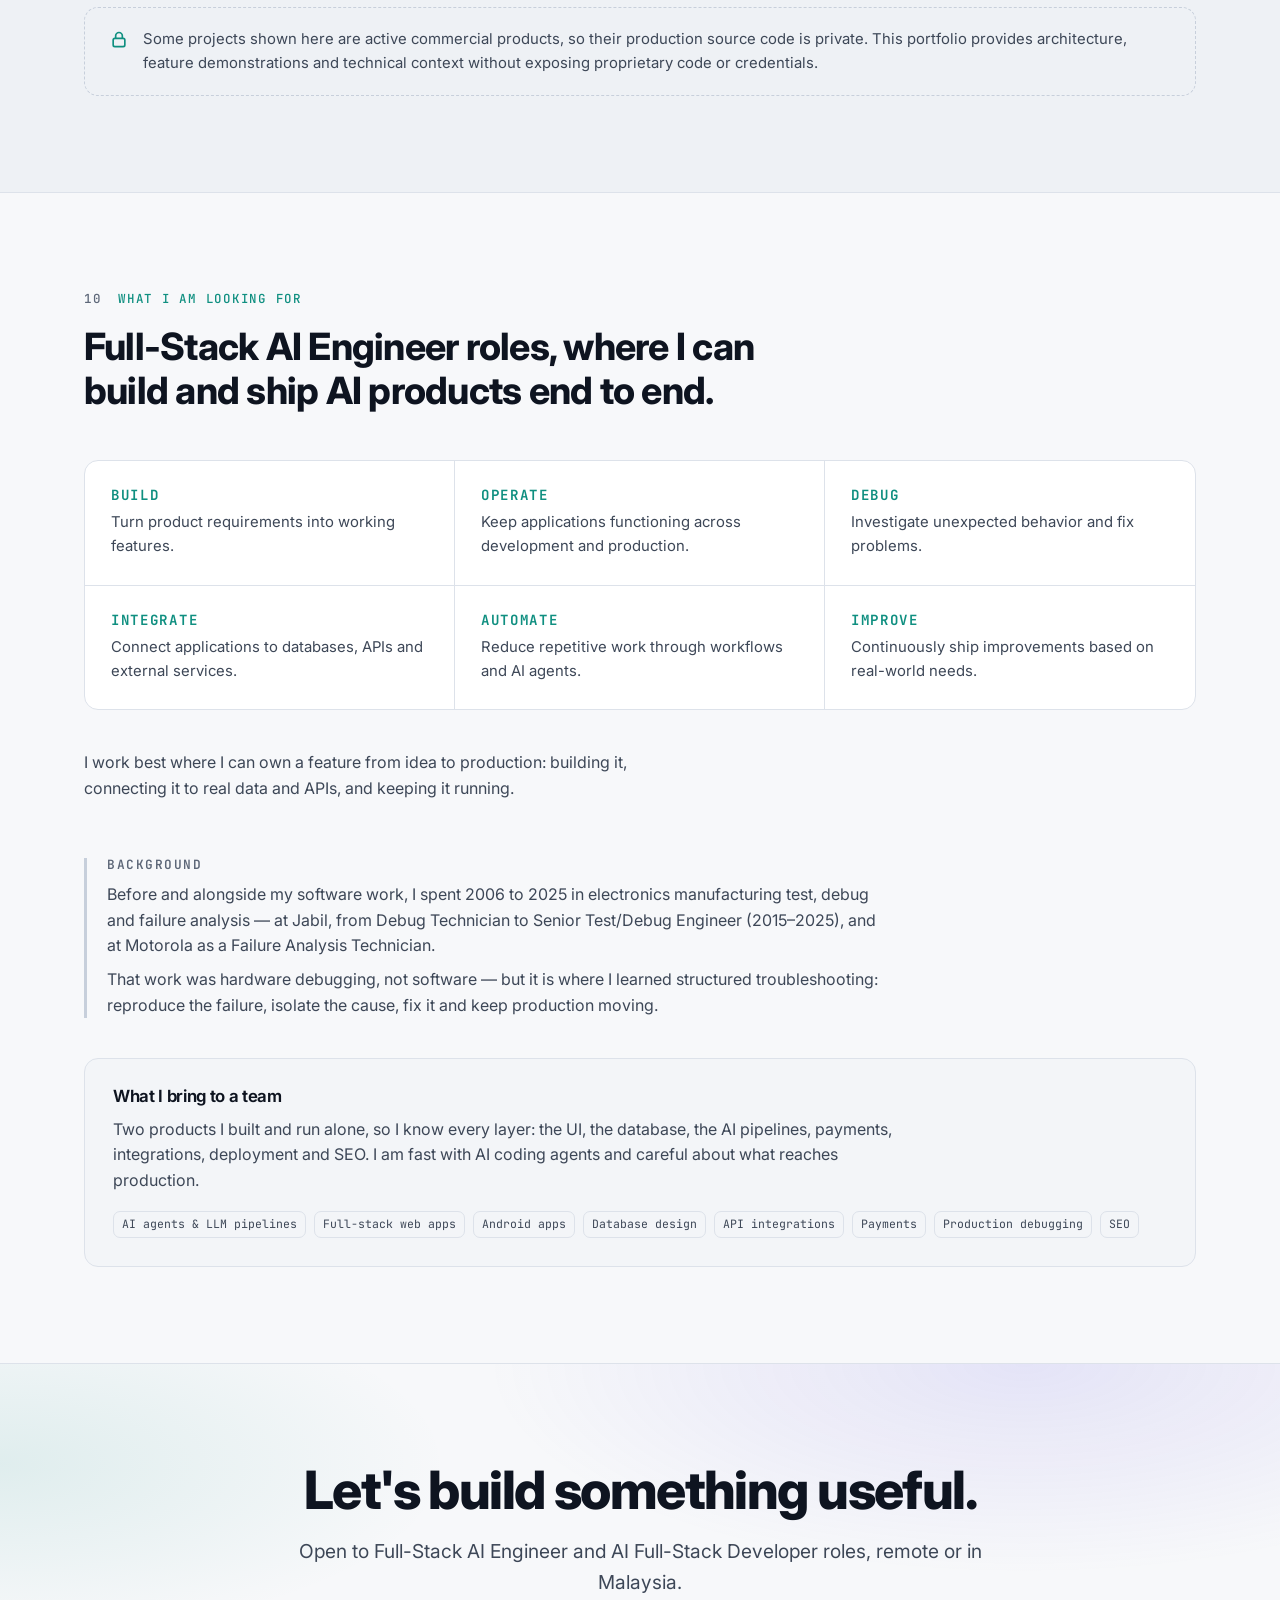
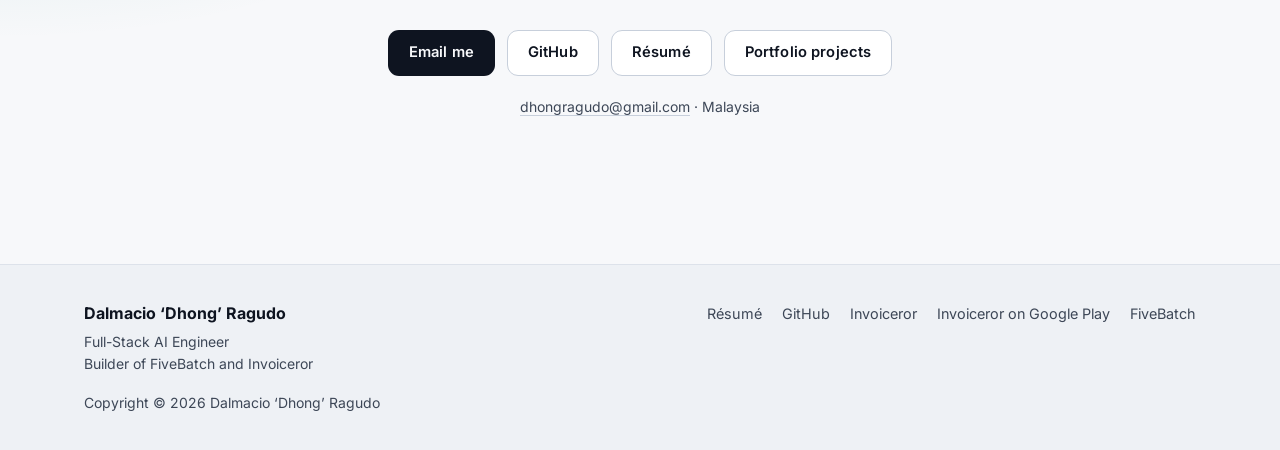
==== commit f6f94bd9: "Reposition as Full-Stack AI Engineer: clearer product-first résumé and homepage, add SEO projects Co" ====
--- a/index.html
+++ b/index.html
@@ -3,15 +3,15 @@
 <head>
   <meta charset="UTF-8">
   <meta name="viewport" content="width=device-width, initial-scale=1.0">
-  <title>Dhong Ragudo | AI-Assisted Full-Stack Product Developer &amp; Technical Operator</title>
-  <meta name="description" content="AI-assisted full-stack product developer and technical operator building production web, Android, AI and automation systems with Claude, ChatGPT, Google AI Studio and modern web technologies.">
+  <title>Dhong Ragudo | Full-Stack AI Engineer</title>
+  <meta name="description" content="Full-Stack AI Engineer who built and runs FiveBatch, an AI-agent marketing SaaS, and Invoiceror, a web + Android business app. AI agents, LLM pipelines, Next.js, Supabase, SEO automation.">
   <meta name="author" content="Dalmacio 'Dhong' Ragudo">
   <meta name="theme-color" content="#0b0f17">
   <link rel="canonical" href="https://dongrags.github.io/html-portpolio/">
 
   <meta property="og:type" content="website">
-  <meta property="og:title" content="Dhong Ragudo | AI-Assisted Full-Stack Product Developer &amp; Technical Operator">
-  <meta property="og:description" content="I build real software products by combining product thinking, AI-assisted development, automation and hands-on technical operations.">
+  <meta property="og:title" content="Dhong Ragudo | Full-Stack AI Engineer">
+  <meta property="og:description" content="I build and run real AI products end to end: AI agent teams, LLM and video pipelines, web and Android apps, payments and SEO automation.">
   <meta property="og:url" content="https://dongrags.github.io/html-portpolio/">
   <meta name="twitter:card" content="summary">
 
@@ -33,7 +33,7 @@
     "@type": "Person",
     "name": "Dalmacio Ragudo",
     "alternateName": "Dhong Ragudo",
-    "jobTitle": "AI-Assisted Full-Stack Product Developer",
+    "jobTitle": "Full-Stack AI Engineer",
     "address": { "@type": "PostalAddress", "addressCountry": "MY" },
     "url": "https://dongrags.github.io/html-portpolio/",
     "sameAs": ["https://github.com/dongrags"]
@@ -58,7 +58,7 @@
           <li><a href="#process">How I build</a></li>
           <li><a href="#invoiceror">Invoiceror</a></li>
           <li><a href="#fivebatch">FiveBatch</a></li>
-          <li><a href="#operator">Operator</a></li>
+          <li><a href="#seo">SEO</a></li>
           <li><a href="#projects">Projects</a></li>
           <li><a href="#contact">Contact</a></li>
           <li><a href="resume.html">Résumé</a></li>
@@ -77,11 +77,11 @@
     <section class="hero" id="top">
       <div class="container hero-grid">
         <div class="hero-copy">
-          <p class="eyebrow">AI-Assisted Product Development</p>
-          <h1>I Build Real Products<br><span class="grad">With AI, Automation &amp; Technology.</span></h1>
-          <p class="lead">I'm Dalmacio ‘Dhong’ Ragudo — an AI-assisted full-stack product developer and technical operator building production web and mobile applications, AI workflows and automation systems.</p>
-          <p class="muted">For more than two years, I have been building and operating software products using AI-assisted development with VS Code, Claude, ChatGPT and Google AI Studio.</p>
-          <p class="muted">I turn product ideas into working systems — from architecture and feature development to API integration, debugging, deployment and production improvement.</p>
+          <p class="eyebrow">Full-Stack AI Engineer</p>
+          <h1>I Build Real AI Products<br><span class="grad">From Idea to Live Users.</span></h1>
+          <p class="lead">I'm Dalmacio ‘Dhong’ Ragudo, a Full-Stack AI Engineer. I designed, built and run two live products on my own: <strong>FiveBatch</strong>, an AI marketing team that creates and publishes content for businesses, and <strong>Invoiceror</strong>, an invoicing app on web and Android.</p>
+          <p class="muted">I work across the whole stack: user interface, database, AI agents and generation pipelines, payments, social and e-commerce APIs, deployment, and SEO.</p>
+          <p class="muted">I build with AI coding agents (Claude, ChatGPT, Google AI Studio in VS Code) and I own the design, review, testing and production fixes.</p>
           <div class="cta-row">
             <a class="btn btn-primary" href="#projects">View my projects</a>
             <a class="btn btn-ghost" href="https://github.com/dongrags" target="_blank" rel="noopener">Visit GitHub</a>
@@ -104,14 +104,14 @@
               <img src="assets/img/logo-fivebatch.webp" width="40" height="40" alt="">
               <div>
                 <strong>FiveBatch</strong>
-                <span>AI marketing &amp; social automation · Web</span>
+                <span>AI agent marketing team · Web SaaS</span>
               </div>
               <a href="https://fivebatch.com/" target="_blank" rel="noopener" class="status" aria-label="Visit fivebatch.com">live ↗</a>
             </li>
           </ul>
           <div class="console-foot">
-            <p><span class="k">role</span> product builder · technical operator</p>
-            <p><span class="k">workflow</span> VS Code + Claude · ChatGPT · Google AI Studio</p>
+            <p><span class="k">role</span> full-stack AI engineer · founder</p>
+            <p><span class="k">stack</span> Next.js · React · Supabase · Gemini · OpenAI</p>
             <p><span class="k">location</span> Malaysia</p>
           </div>
         </aside>
@@ -119,11 +119,11 @@
 
       <div class="container">
         <ul class="cap-strip" aria-label="Capability summary">
-          <li><strong>2+ Years</strong><span>Hands-on AI-assisted development</span></li>
-          <li><strong>Web + Android</strong><span>Production applications</span></li>
-          <li><strong>AI + Automation</strong><span>AI agents &amp; automated workflows</span></li>
-          <li><strong>API Integration</strong><span>Social &amp; business APIs</span></li>
-          <li><strong>Production</strong><span>Deployment &amp; troubleshooting</span></li>
+          <li><strong>2 live products</strong><span>Designed, built and run solo</span></li>
+          <li><strong>10+ AI agents</strong><span>Plan, write, design, check &amp; publish</span></li>
+          <li><strong>6 social platforms</strong><span>Automated posting via APIs</span></li>
+          <li><strong>Web + Android</strong><span>Next.js, React, Capacitor</span></li>
+          <li><strong>SEO</strong><span>Search Console &amp; SEO automation</span></li>
         </ul>
       </div>
     </section>
@@ -133,8 +133,8 @@
       <div class="container">
         <header class="section-head">
           <p class="kicker"><span>01</span> How I build software</p>
-          <h2>I use AI as an engineering collaborator — not as a substitute for technical ownership.</h2>
-          <p class="muted">My development workflow combines product thinking with AI-assisted implementation.</p>
+          <h2>I build with AI agents, and I own the engineering.</h2>
+          <p class="muted">The same seven steps I followed to ship every feature in FiveBatch and Invoiceror.</p>
         </header>
 
         <ol class="steps">
@@ -296,64 +296,92 @@
               <p class="subtitle">AI Marketing &amp; Social Media Automation Platform</p>
             </div>
           </div>
-          <p class="lead">FiveBatch is an AI marketing and automation platform I built to help businesses create marketing content and automate publishing workflows.</p>
+          <p class="lead">FiveBatch gives a small business its own AI marketing team. The owner adds their website and products once; an AI manager ("Marco") and his specialist agents then plan, write, design, quality-check and publish posts, videos and blog articles every day.</p>
           <div class="cta-row">
             <a class="btn btn-primary" href="https://fivebatch.com/" target="_blank" rel="noopener">Visit fivebatch.com ↗</a>
             <span class="private-pill">Commercial source code is private</span>
           </div>
         </header>
 
+        <div class="panel">
+          <h3 class="panel-title">How one autopilot run works</h3>
+          <ol class="pipeline" aria-label="FiveBatch autopilot run">
+            <li>Marco plans from business data + trends</li><li>Writer drafts captions</li><li>Grader &amp; brand check</li><li>Designer makes images / videos</li><li>QA re-checks every design</li><li class="is-end">Publisher posts on schedule</li>
+          </ol>
+        </div>
+
+        <div class="split" style="margin-top:20px">
+          <div class="panel panel-accent">
+            <h3 class="panel-title">The AI engineering I built</h3>
+            <ul class="check-list">
+              <li><strong>Multi-agent pipeline:</strong> a manager agent plans each run and hands tasks to specialist agents, streaming progress live to the screen.</li>
+              <li><strong>Grounded in real data:</strong> live Google Search trends, the company's own website, PDFs and online-shop catalog, and results of past posts.</li>
+              <li><strong>Quality gates:</strong> captions are graded and checked against brand rules; images that fail the automatic check are re-rendered.</li>
+              <li><strong>Image &amp; video generation:</strong> Gemini images; product and presenter videos through fal.ai (PixVerse, Kling, HeyGen) with subtitles.</li>
+              <li><strong>Talk to the manager:</strong> chat instructions by text or voice (speech-to-text with a Gemini fallback).</li>
+            </ul>
+          </div>
+          <div class="panel">
+            <h3 class="panel-title">The product engineering around it</h3>
+            <ul class="check-list">
+              <li><strong>Publishing:</strong> scheduled or approval-based posting to Facebook, Instagram, TikTok, LinkedIn, X and YouTube through the Zernio social API, with per-platform previews.</li>
+              <li><strong>Payments:</strong> PayPal checkout for one-time 1–12-month passes and credit packs, monthly credit refills, upgrades and renewal emails.</li>
+              <li><strong>Unit economics:</strong> credit prices set from measured AI cost per image and per video-second, so every action stays profitable.</li>
+              <li><strong>SEO Autopilot:</strong> keyword research and AI-written articles published to client websites (see SEO below).</li>
+              <li><strong>Operations:</strong> background scheduler, onboarding tour, in-app support, Linux VPS with PM2 and Nginx.</li>
+            </ul>
+          </div>
+        </div>
+
+        <div class="panel" style="margin-top:20px">
+          <h3 class="panel-title">Tech stack</h3>
+          <ul class="tags">
+            <li>Next.js 14</li><li>React</li><li>TypeScript</li><li>Tailwind CSS</li><li>Supabase</li><li>PostgreSQL</li><li>Gemini API</li><li>OpenAI API</li><li>fal.ai</li><li>Zernio social API</li><li>PayPal Orders API</li><li>WooCommerce API</li><li>PM2</li><li>Nginx</li><li>Linux VPS</li>
+          </ul>
+        </div>
+      </div>
+    </section>
+
+    <!-- ============ SEO ============ -->
+    <section class="section section-alt" id="seo">
+      <div class="container">
+        <header class="section-head">
+          <p class="kicker"><span>04</span> SEO projects</p>
+          <h2>I build SEO tools and do SEO hands-on.</h2>
+          <p class="muted">For my own products (FiveBatch, Invoiceror), Webbily client websites and the Rabbit Ear Farm store.</p>
+        </header>
         <div class="split">
           <div class="panel panel-accent">
-            <h3 class="panel-title">AI influencer</h3>
-            <p>One of the workflows I developed is an AI influencer system capable of creating an AI influencer and using generated content within automated publishing workflows.</p>
-            <ol class="flow flow-compact" aria-label="AI influencer workflow">
-              <li><span class="flow-node">AI influencer</span></li>
-              <li><span class="flow-node">Content generation</span></li>
-              <li><span class="flow-node">Platform-specific content</span></li>
-              <li><span class="flow-node flow-ext">Facebook / Instagram / TikTok / YouTube</span></li>
+            <h3 class="panel-title">SEO Autopilot (built inside FiveBatch)</h3>
+            <ol class="flow flow-compact" aria-label="SEO Autopilot workflow">
+              <li><span class="flow-node">Scan the website</span></li>
+              <li><span class="flow-node">Research keywords &amp; trends</span></li>
+              <li><span class="flow-node">Write the article + images</span></li>
+              <li><span class="flow-node">Publish on schedule</span><small>WordPress or a signed receiver on Next.js sites</small></li>
+              <li><span class="flow-node flow-ext">Update sitemap &amp; notify search engines</span><small>IndexNow (Bing, Yandex)</small></li>
             </ol>
           </div>
           <div class="panel">
-            <h3 class="panel-title">Social publishing</h3>
-            <p>The platform is designed to automate content publishing workflows across social platforms through APIs, including Facebook, Instagram, TikTok and YouTube.</p>
-            <ul class="api-grid">
-              <li>Facebook API</li><li>Instagram API</li><li>TikTok API</li><li>YouTube API</li>
+            <h3 class="panel-title">Hands-on SEO work</h3>
+            <ul class="check-list">
+              <li>Google Search Console setup and site verification</li>
+              <li>Sitemaps and indexing / coverage fixes (noindex, canonicals, 404s and redirects)</li>
+              <li>Page titles, meta descriptions and structured data</li>
+              <li>Keyword research, content plans and internal linking</li>
+              <li>AI blog workflow that publishes SEO articles for Invoiceror</li>
+              <li>On-page SEO for client websites through Webbily</li>
             </ul>
-            <h3 class="panel-title mt">Workflow areas I built and developed</h3>
-            <ul class="check-list cols-2">
-              <li>AI content generation</li>
-              <li>AI image workflows</li>
-              <li>AI video workflows</li>
-              <li>Marketing campaign automation</li>
-              <li>Content publishing workflows</li>
-              <li>Automated post queues</li>
-              <li>AI agents</li>
-              <li>Trend / insight workflows</li>
-              <li>API integrations</li>
-              <li>Subscription-oriented SaaS</li>
-            </ul>
-          </div>
-        </div>
-
-        <div class="panel">
-          <h3 class="panel-title">Automation flow</h3>
-          <ol class="pipeline" aria-label="FiveBatch content automation flow">
-            <li>Idea</li><li>AI generation</li><li>Content / creative</li><li>Approval / workflow</li><li>Social API</li><li class="is-end">Automated publishing</li>
-          </ol>
-          <ul class="tags mt">
-            <li>Next.js</li><li>React</li><li>TypeScript</li><li>Tailwind CSS</li><li>Supabase</li><li>PostgreSQL</li><li>Background job queues</li><li>OpenAI API</li><li>Gemini API</li><li>Social APIs</li><li>Stripe billing</li><li>VPS</li>
-          </ul>
-          <p class="note">Hands-on experience working across these technologies through AI-assisted development and production operation.</p>
+            <ul class="tags tags-sm mt"><li>Search Console</li><li>Site Kit</li><li>IndexNow</li><li>WordPress SEO</li><li>Structured data</li></ul>
+          </div>
         </div>
       </div>
     </section>
 
     <!-- ============ AI TOOLKIT ============ -->
-    <section class="section section-alt" id="toolkit">
+    <section class="section" id="toolkit">
       <div class="container">
         <header class="section-head">
-          <p class="kicker"><span>04</span> My AI development toolkit</p>
+          <p class="kicker"><span>05</span> My AI development toolkit</p>
           <h2>AI-assisted engineering, human technical ownership.</h2>
           <p class="muted">These tools speed up implementation. Direction, review, testing, debugging and iteration stay with me.</p>
         </header>
@@ -385,14 +413,14 @@
     <section class="section operator" id="operator">
       <div class="container">
         <header class="section-head center">
-          <p class="kicker"><span>05</span> Technical operator</p>
-          <h2 class="big">AI doesn't replace the operator.<br><span class="grad">It makes the operator faster.</span></h2>
-          <p class="lead">My role in AI-assisted development is to provide direction, context, constraints and validation.</p>
+          <p class="kicker"><span>06</span> Engineering ownership</p>
+          <h2 class="big">AI writes code fast.<br><span class="grad">I make sure it works in production.</span></h2>
+          <p class="lead">I set the architecture and constraints, direct the coding agents, review every change, test it, and fix what breaks after launch.</p>
         </header>
         <ol class="pipeline pipeline-lg" aria-label="Operator loop">
           <li>Prompt</li><li>Implement</li><li>Review</li><li>Test</li><li>Debug</li><li>Validate</li><li class="is-end">Ship</li>
         </ol>
-        <p class="center muted narrow">I am comfortable working with AI agents as development collaborators while maintaining responsibility for the final system.</p>
+        <p class="center muted narrow">Example: in FiveBatch I traced a payment that charged the customer but did not save the pass dates, found the database rule that silently rejected the update, fixed it and added a safeguard so billing errors can never fail silently again.</p>
       </div>
     </section>
 
@@ -400,7 +428,7 @@
     <section class="section section-alt" id="production">
       <div class="container">
         <header class="section-head">
-          <p class="kicker"><span>06</span> Production &amp; deployment</p>
+          <p class="kicker"><span>07</span> Production &amp; deployment</p>
           <h2>From idea to production.</h2>
         </header>
         <ol class="pipeline" aria-label="Idea to production lifecycle">
@@ -421,9 +449,9 @@
     <section class="section" id="skills">
       <div class="container">
         <header class="section-head">
-          <p class="kicker"><span>07</span> Selected technical areas</p>
+          <p class="kicker"><span>08</span> Technical skills</p>
           <h2>Where I have hands-on experience.</h2>
-          <p class="muted">Gained through AI-assisted development of my own production products — not listed as formal expertise.</p>
+          <p class="muted">Used every day to build and run FiveBatch and Invoiceror in production.</p>
         </header>
         <div class="area-grid">
           <div class="area"><h3>Frontend</h3><ul><li>React</li><li>Next.js</li><li>TypeScript</li><li>HTML</li><li>CSS</li><li>Responsive UI</li></ul></div>
@@ -440,7 +468,7 @@
     <section class="section section-alt" id="projects">
       <div class="container">
         <header class="section-head">
-          <p class="kicker"><span>08</span> Portfolio projects</p>
+          <p class="kicker"><span>09</span> Portfolio projects</p>
           <h2>Products and project experience.</h2>
         </header>
 
@@ -450,7 +478,7 @@
             <h3>Invoiceror</h3>
             <p class="card-sub">Business Management &amp; Invoicing Platform</p>
             <p>Invoicing, quotes, customers, expenses, inventory with barcode scanning, reporting, task tracking and an AI business assistant for small businesses.</p>
-            <dl><dt>Role</dt><dd>Product builder &amp; technical operator — planning, AI-assisted development, testing, deployment, Android releases</dd></dl>
+            <dl><dt>Role</dt><dd>Founder &amp; full-stack developer: product design, frontend, database, AI features, Android releases, production support</dd></dl>
             <ul class="tags tags-sm"><li>React</li><li>TypeScript</li><li>Supabase</li><li>Capacitor</li><li>Android</li></ul>
             <div class="card-links"><a href="https://invoiceror.com/" target="_blank" rel="noopener">invoiceror.com ↗</a><a class="link-logo" href="https://app.invoiceror.com/" target="_blank" rel="noopener"><img src="assets/img/logo-invoiceror.webp" width="18" height="18" alt="" loading="lazy">Web app ↗</a><a href="https://play.google.com/store/apps/details?id=app.invoiceror.com" target="_blank" rel="noopener">Google Play ↗</a><span>Commercial source code is private</span></div>
           </article>
@@ -459,8 +487,8 @@
             <div class="card-top"><img src="assets/img/logo-fivebatch.webp" width="40" height="40" alt="" loading="lazy"><span class="badge">Production · Web SaaS</span></div>
             <h3>FiveBatch</h3>
             <p class="card-sub">AI Marketing &amp; Automation Platform</p>
-            <p>AI content generation, AI influencer workflows, post queues and social publishing workflows for Facebook, Instagram, TikTok and YouTube.</p>
-            <dl><dt>Role</dt><dd>Product builder &amp; technical operator — workflow design, AI and API integration, deployment</dd></dl>
+            <p>An AI agent team that plans, writes, designs, checks and publishes posts, videos and blog articles for businesses on 6 social platforms, with PayPal billing and SEO Autopilot.</p>
+            <dl><dt>Role</dt><dd>Founder &amp; full-stack AI engineer: agent design, AI pipelines, APIs, payments, deployment</dd></dl>
             <ul class="tags tags-sm"><li>Next.js</li><li>TypeScript</li><li>Supabase</li><li>AI APIs</li><li>Social APIs</li></ul>
             <div class="card-links"><a href="https://fivebatch.com/" target="_blank" rel="noopener">fivebatch.com ↗</a><span>Commercial source code is private</span></div>
           </article>
@@ -487,11 +515,11 @@
 
           <article class="card">
             <div class="card-top"><span class="badge badge-muted">Automation</span></div>
-            <h3>Invoiceror SEO &amp; content automation</h3>
-            <p class="card-sub">Content workflow supporting Invoiceror</p>
-            <p>Automation work around producing and publishing SEO blog content for the Invoiceror product.</p>
-            <dl><dt>Role</dt><dd>Workflow setup and operation</dd></dl>
-            <ul class="tags tags-sm"><li>AI content</li><li>GitHub</li><li>Automation</li></ul>
+            <h3>SEO Autopilot &amp; SEO projects</h3>
+            <p class="card-sub">SEO tooling and hands-on SEO</p>
+            <p>Built FiveBatch's SEO Autopilot (keyword research, AI articles, scheduled publishing, sitemaps, IndexNow) and run Search Console, indexing fixes and on-page SEO for my products and client sites.</p>
+            <dl><dt>Role</dt><dd>Built the tool; run SEO hands-on</dd></dl>
+            <ul class="tags tags-sm"><li>Search Console</li><li>IndexNow</li><li>WordPress</li><li>AI content</li></ul>
             <div class="card-links"><span>Private</span></div>
           </article>
 
@@ -516,8 +544,8 @@
     <section class="section" id="why">
       <div class="container">
         <header class="section-head">
-          <p class="kicker"><span>09</span> Why technical operations</p>
-          <h2>I enjoy the part of software development where ideas become working systems.</h2>
+          <p class="kicker"><span>10</span> What I am looking for</p>
+          <h2>Full-Stack AI Engineer roles, where I can build and ship AI products end to end.</h2>
         </header>
         <div class="why-grid">
           <div><h3>Build</h3><p>Turn product requirements into working features.</p></div>
@@ -527,7 +555,7 @@
           <div><h3>Automate</h3><p>Reduce repetitive work through workflows and AI agents.</p></div>
           <div><h3>Improve</h3><p>Continuously ship improvements based on real-world needs.</p></div>
         </div>
-        <p class="muted narrow mt-lg">This combination of product thinking, AI-assisted development and hands-on troubleshooting is the type of environment where I work best.</p>
+        <p class="muted narrow mt-lg">I work best where I can own a feature from idea to production: building it, connecting it to real data and APIs, and keeping it running.</p>
 
         <div class="background">
           <h3 class="panel-title">Background</h3>
@@ -536,10 +564,10 @@
         </div>
 
         <div class="role-box">
-          <h3>Why this role interests me</h3>
-          <p>The Technical Operator and Web Developer role interests me because it combines several areas I have been working across in my own products: building features, fixing bugs, working with AI coding agents, reviewing AI-generated work, integrating systems and keeping production software moving.</p>
+          <h3>What I bring to a team</h3>
+          <p>Two products I built and run alone, so I know every layer: the UI, the database, the AI pipelines, payments, integrations, deployment and SEO. I am fast with AI coding agents and careful about what reaches production.</p>
           <ul class="tags tags-sm">
-            <li>AI-assisted development</li><li>Feature development</li><li>Bug fixing</li><li>Production operation</li><li>API integration</li><li>Automation</li><li>Web applications</li><li>Database-backed systems</li><li>Continuous improvement</li>
+            <li>AI agents &amp; LLM pipelines</li><li>Full-stack web apps</li><li>Android apps</li><li>Database design</li><li>API integrations</li><li>Payments</li><li>Production debugging</li><li>SEO</li>
           </ul>
         </div>
       </div>
@@ -549,7 +577,7 @@
     <section class="section contact" id="contact">
       <div class="container center">
         <h2 class="big">Let's build something useful.</h2>
-        <p class="lead narrow">I'm interested in opportunities where I can combine AI-assisted development, automation, product thinking and hands-on technical operations.</p>
+        <p class="lead narrow">Open to Full-Stack AI Engineer and AI Full-Stack Developer roles, remote or in Malaysia.</p>
         <div class="cta-row cta-center">
           <a class="btn btn-primary js-email" href="mailto:dhongragudo@gmail.com?subject=Opportunity%20for%20Dhong%20Ragudo" data-email="dhongragudo@gmail.com">Email me</a>
           <a class="btn btn-ghost" href="https://github.com/dongrags" target="_blank" rel="noopener">GitHub</a>
@@ -567,7 +595,7 @@
     <div class="container footer-grid">
       <div>
         <p class="footer-name">Dalmacio ‘Dhong’ Ragudo</p>
-        <p class="muted small">AI-Assisted Full-Stack Product Developer<br>Technical Operator | AI Automation Builder</p>
+        <p class="muted small">Full-Stack AI Engineer<br>Builder of FiveBatch and Invoiceror</p>
       </div>
       <ul class="footer-links">
         <li><a href="resume.html">Résumé</a></li>
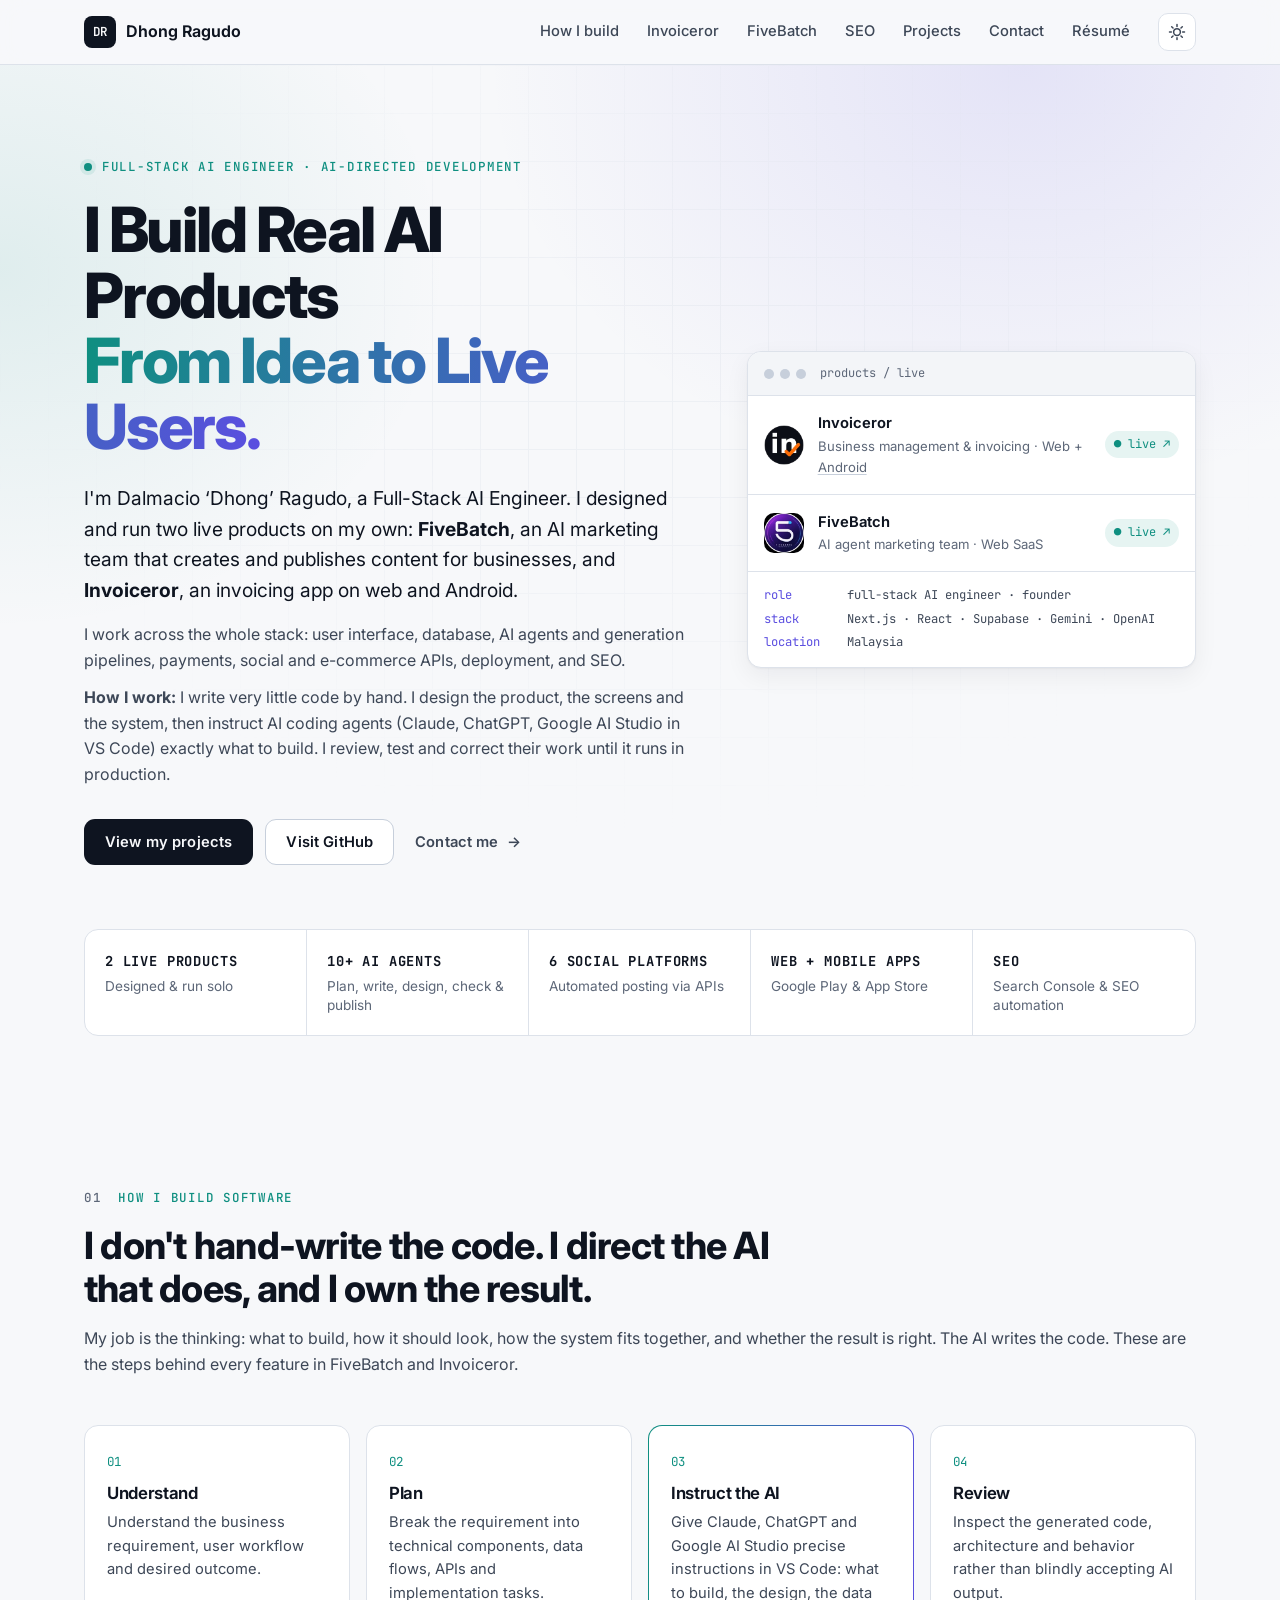
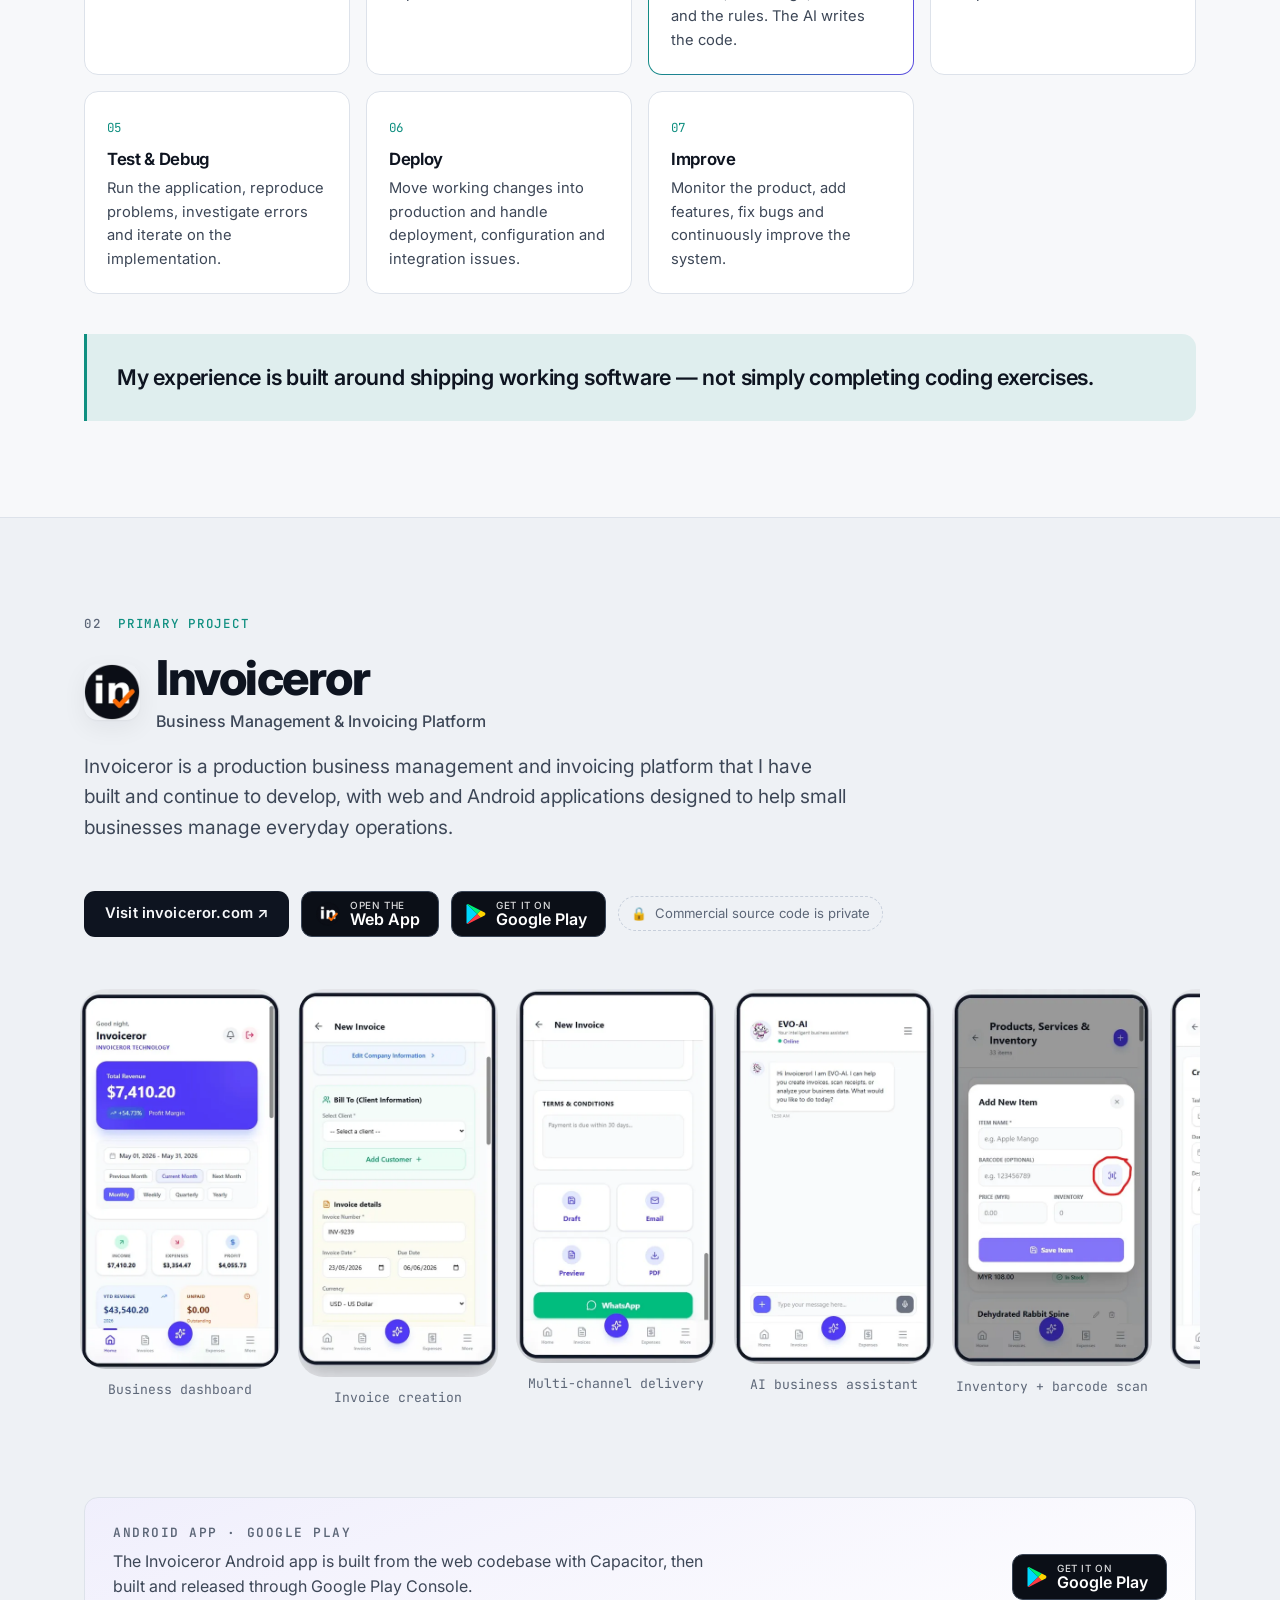
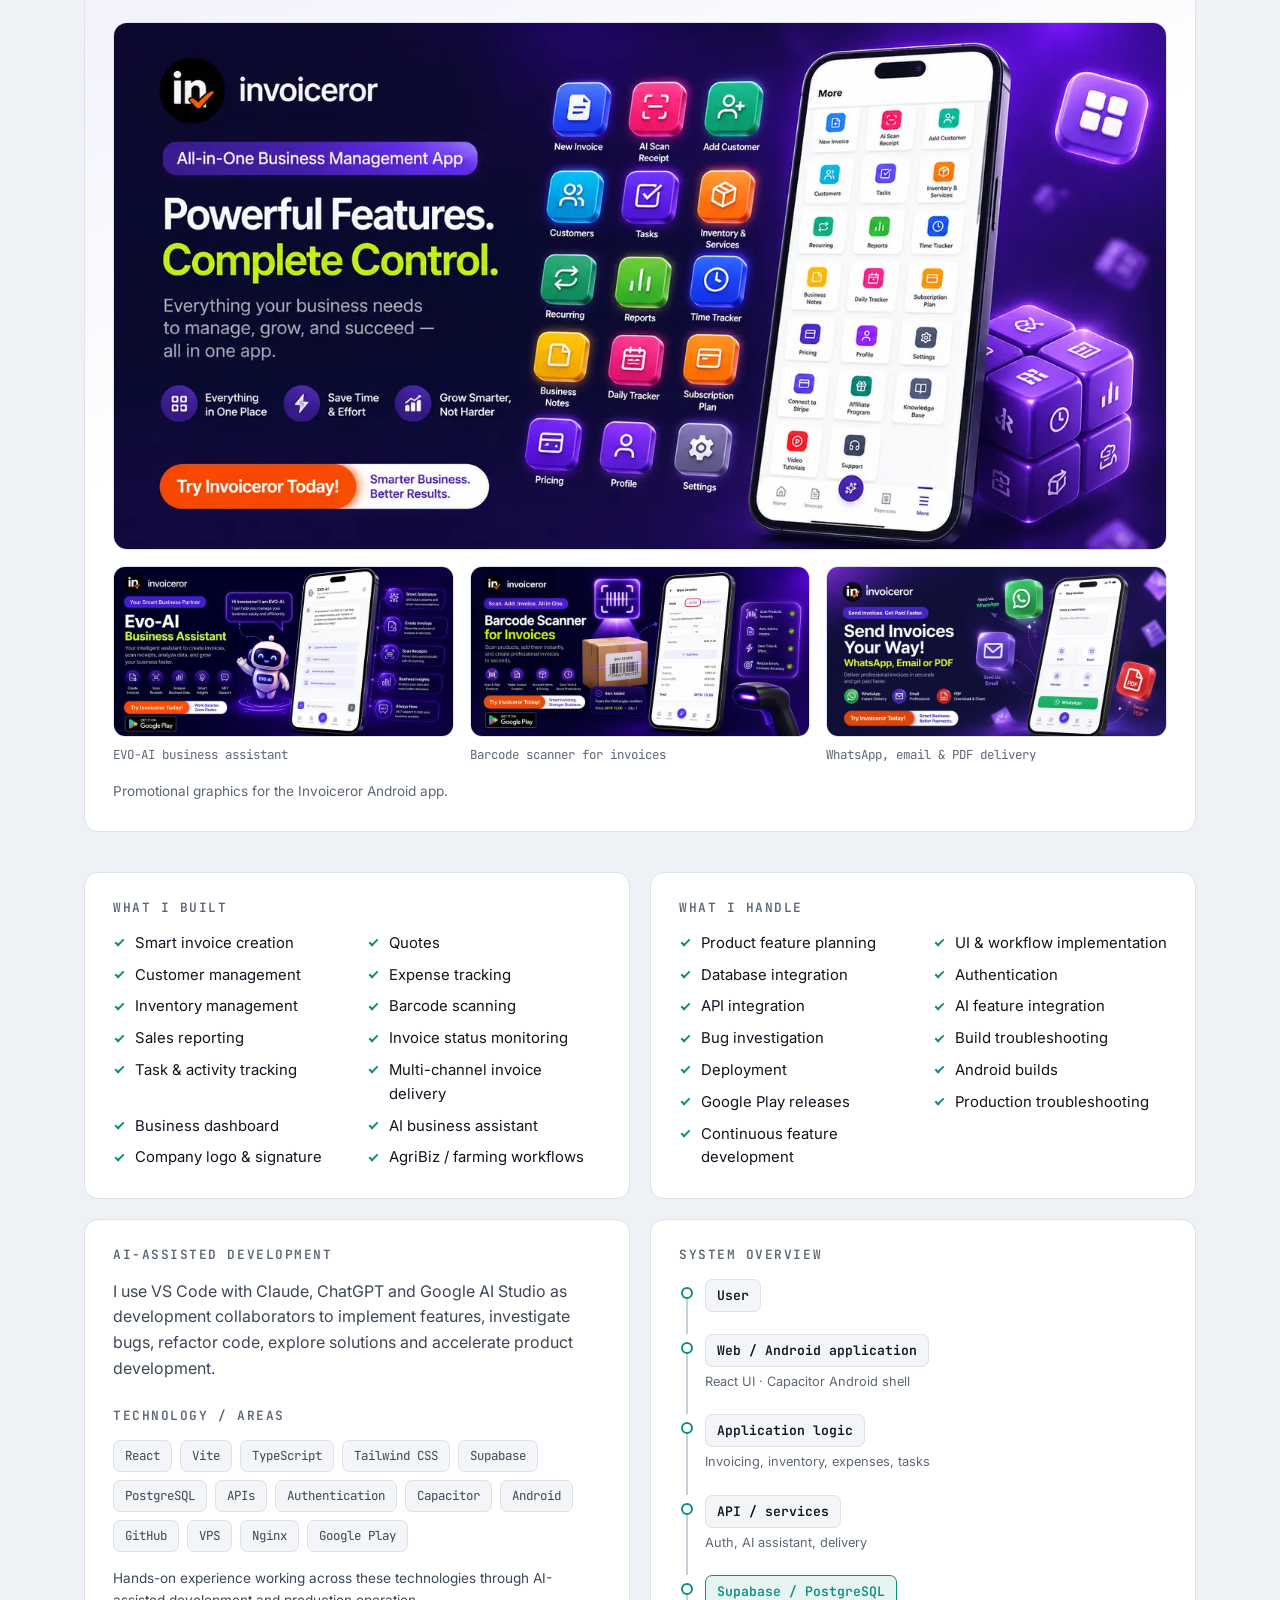
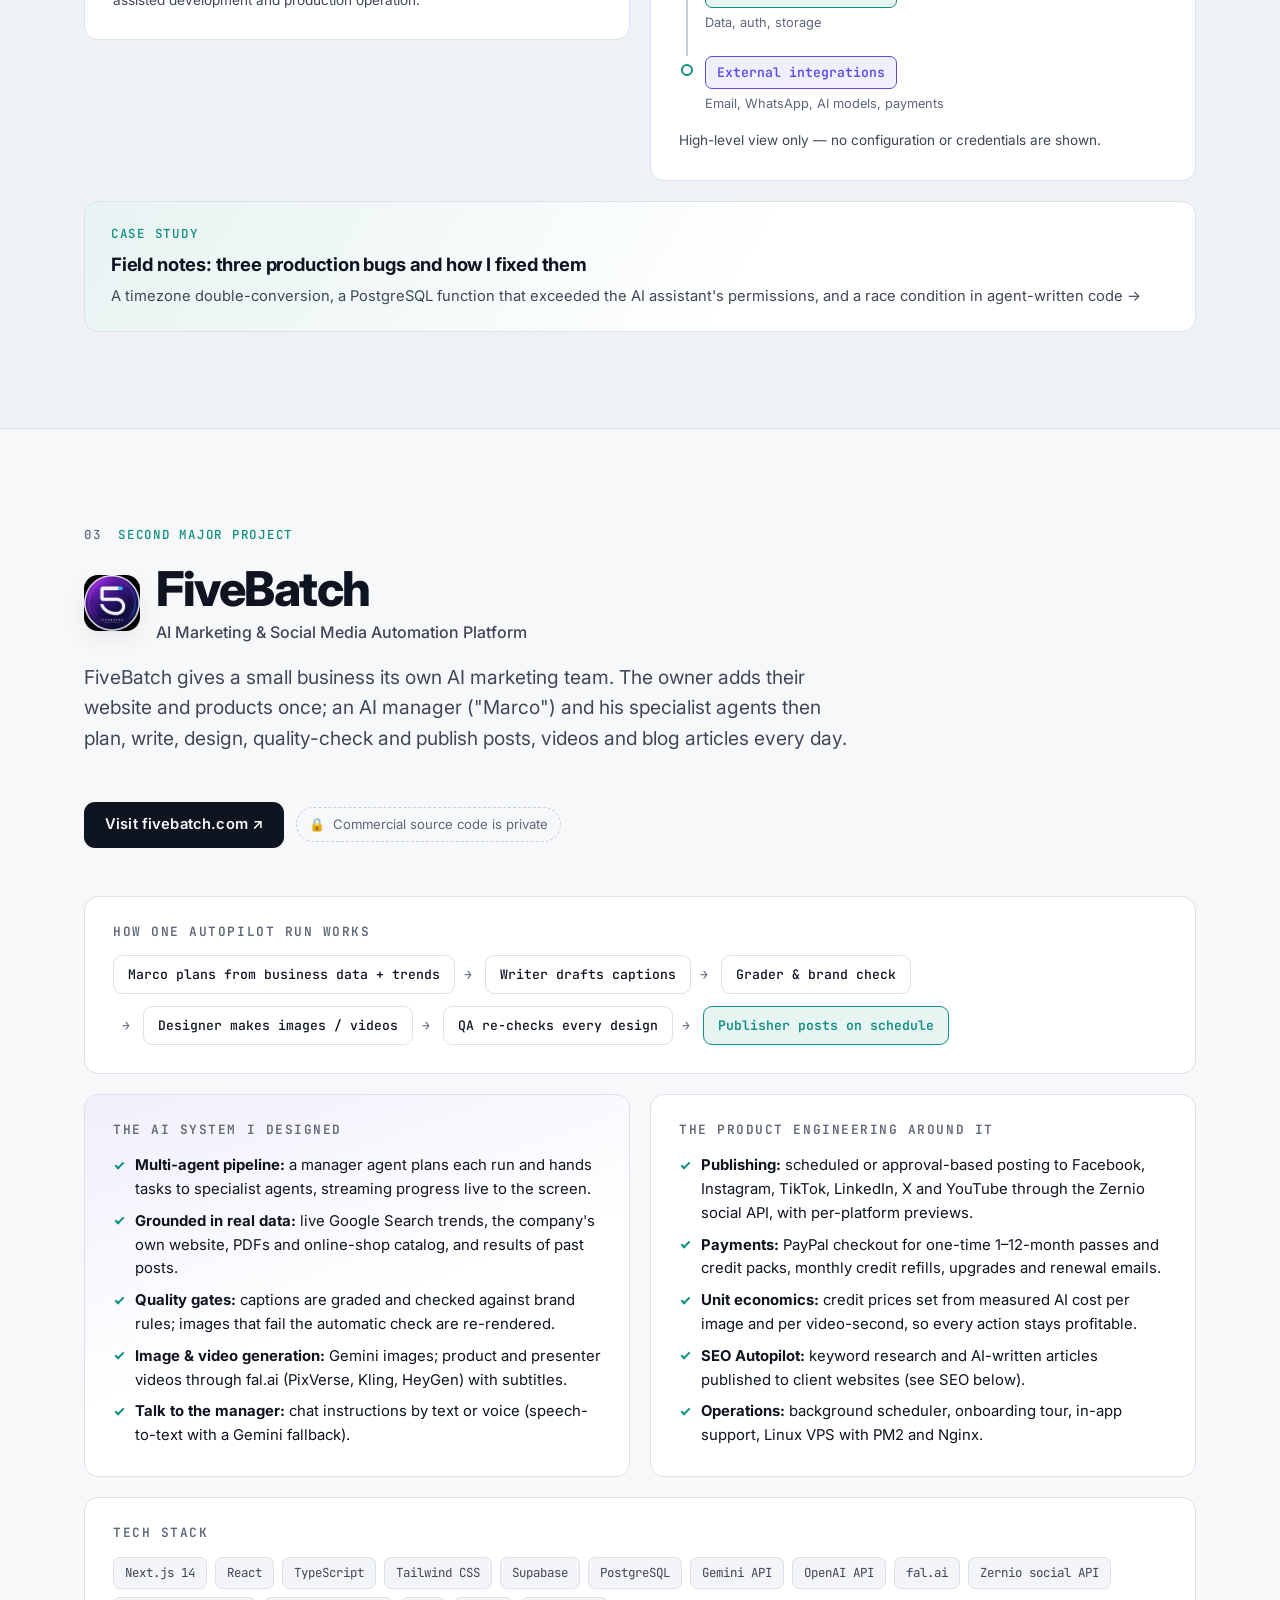
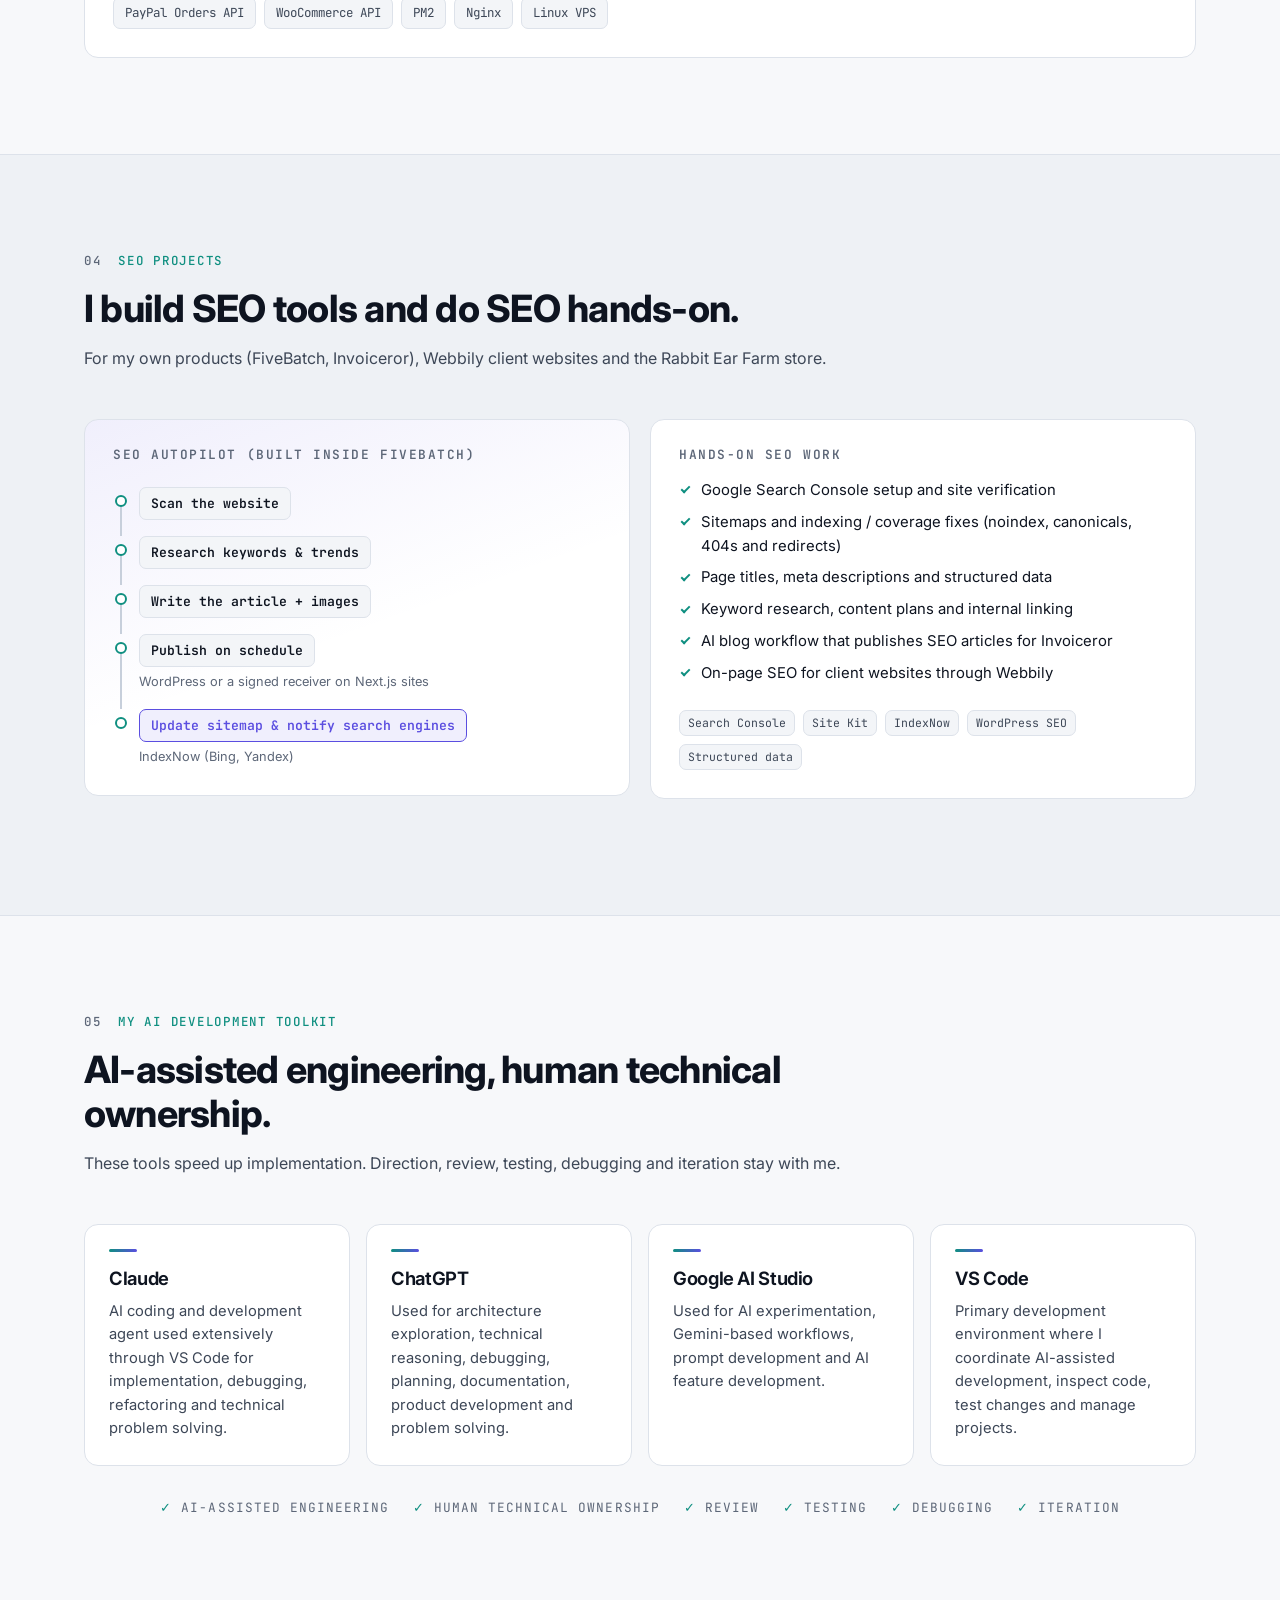
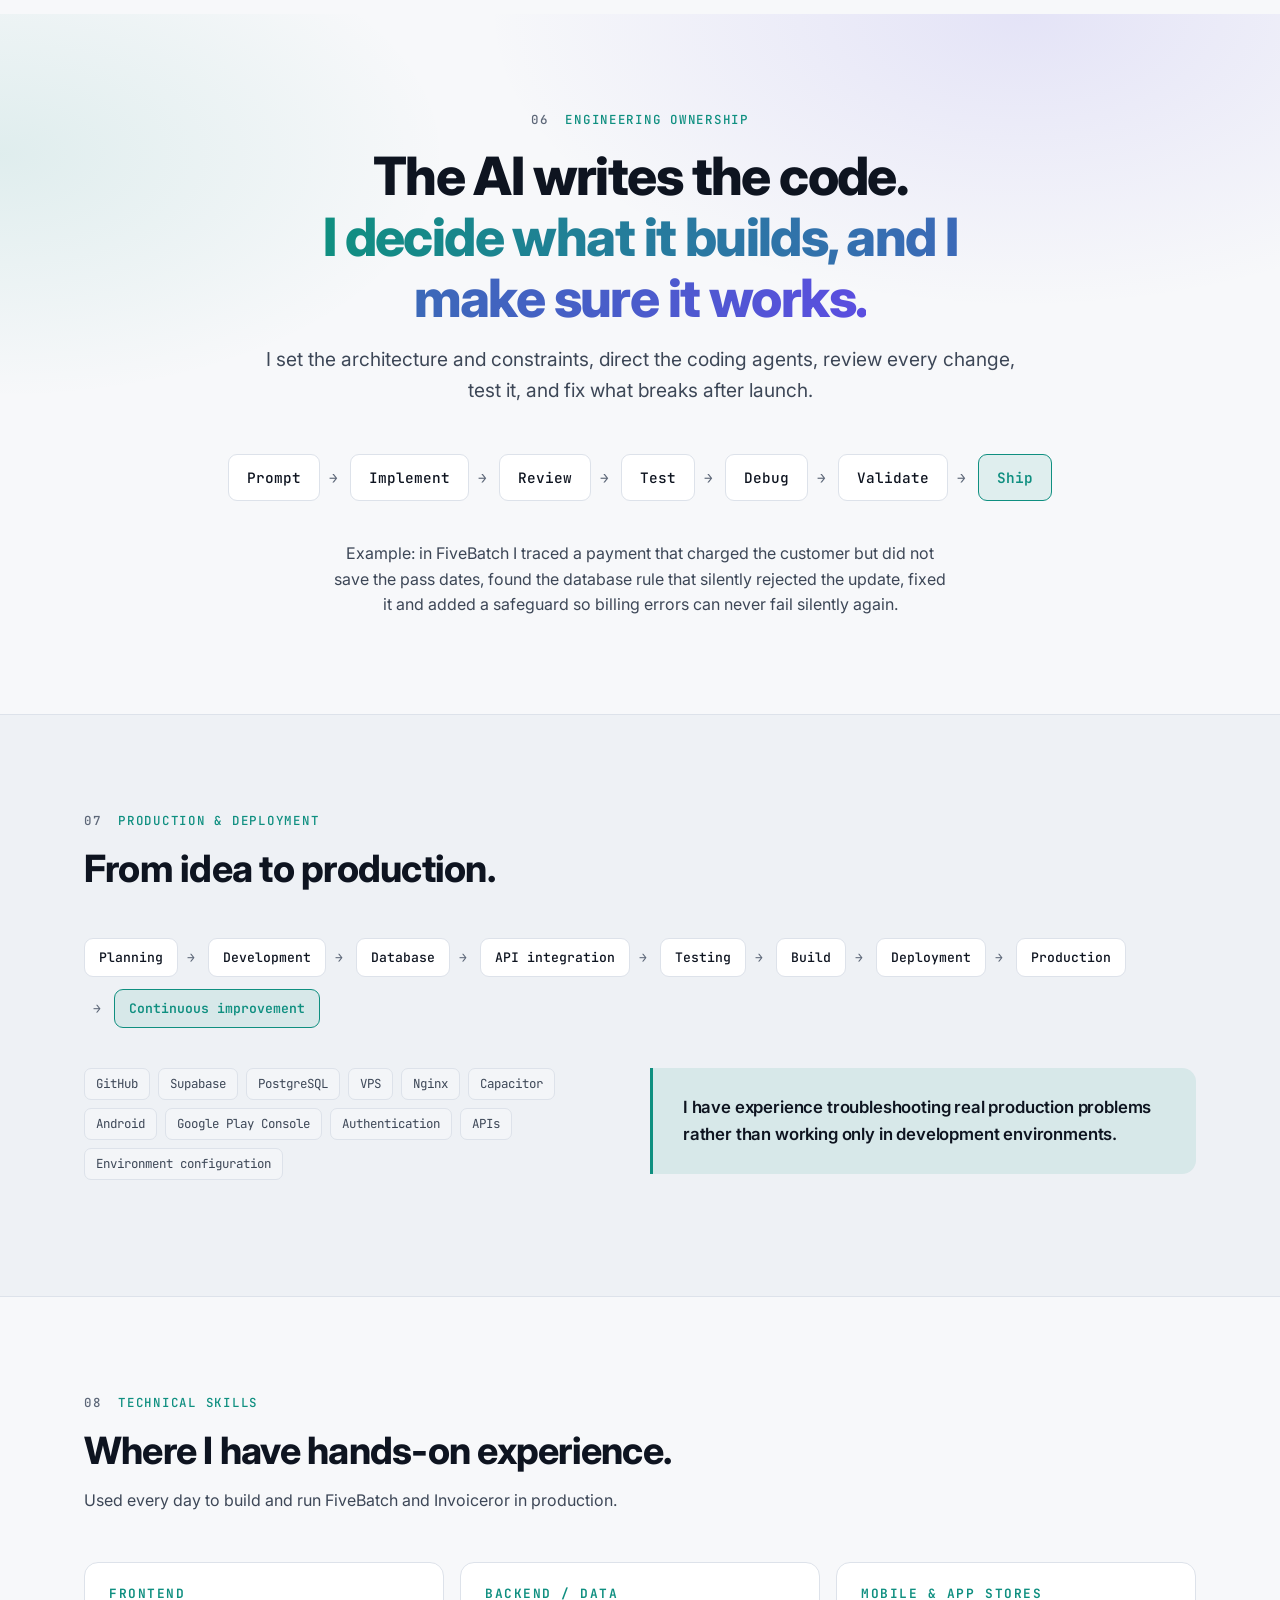
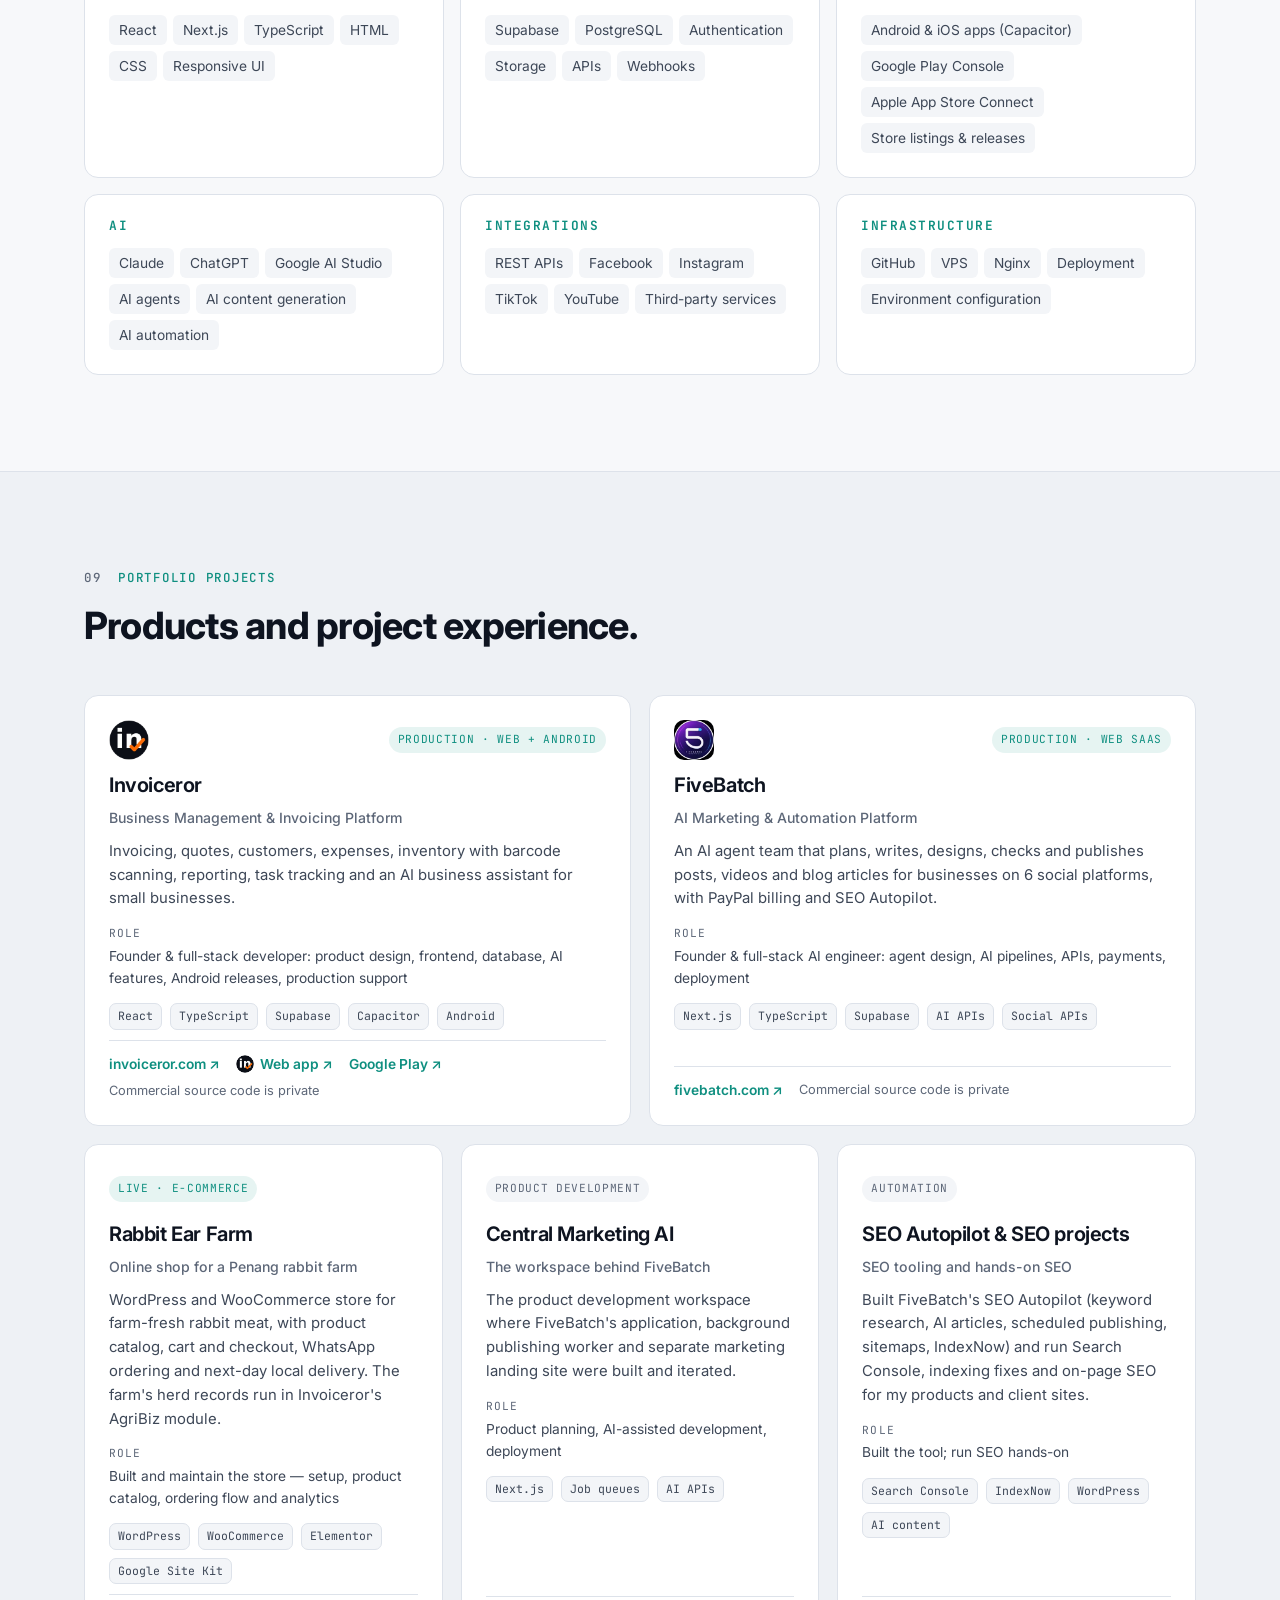
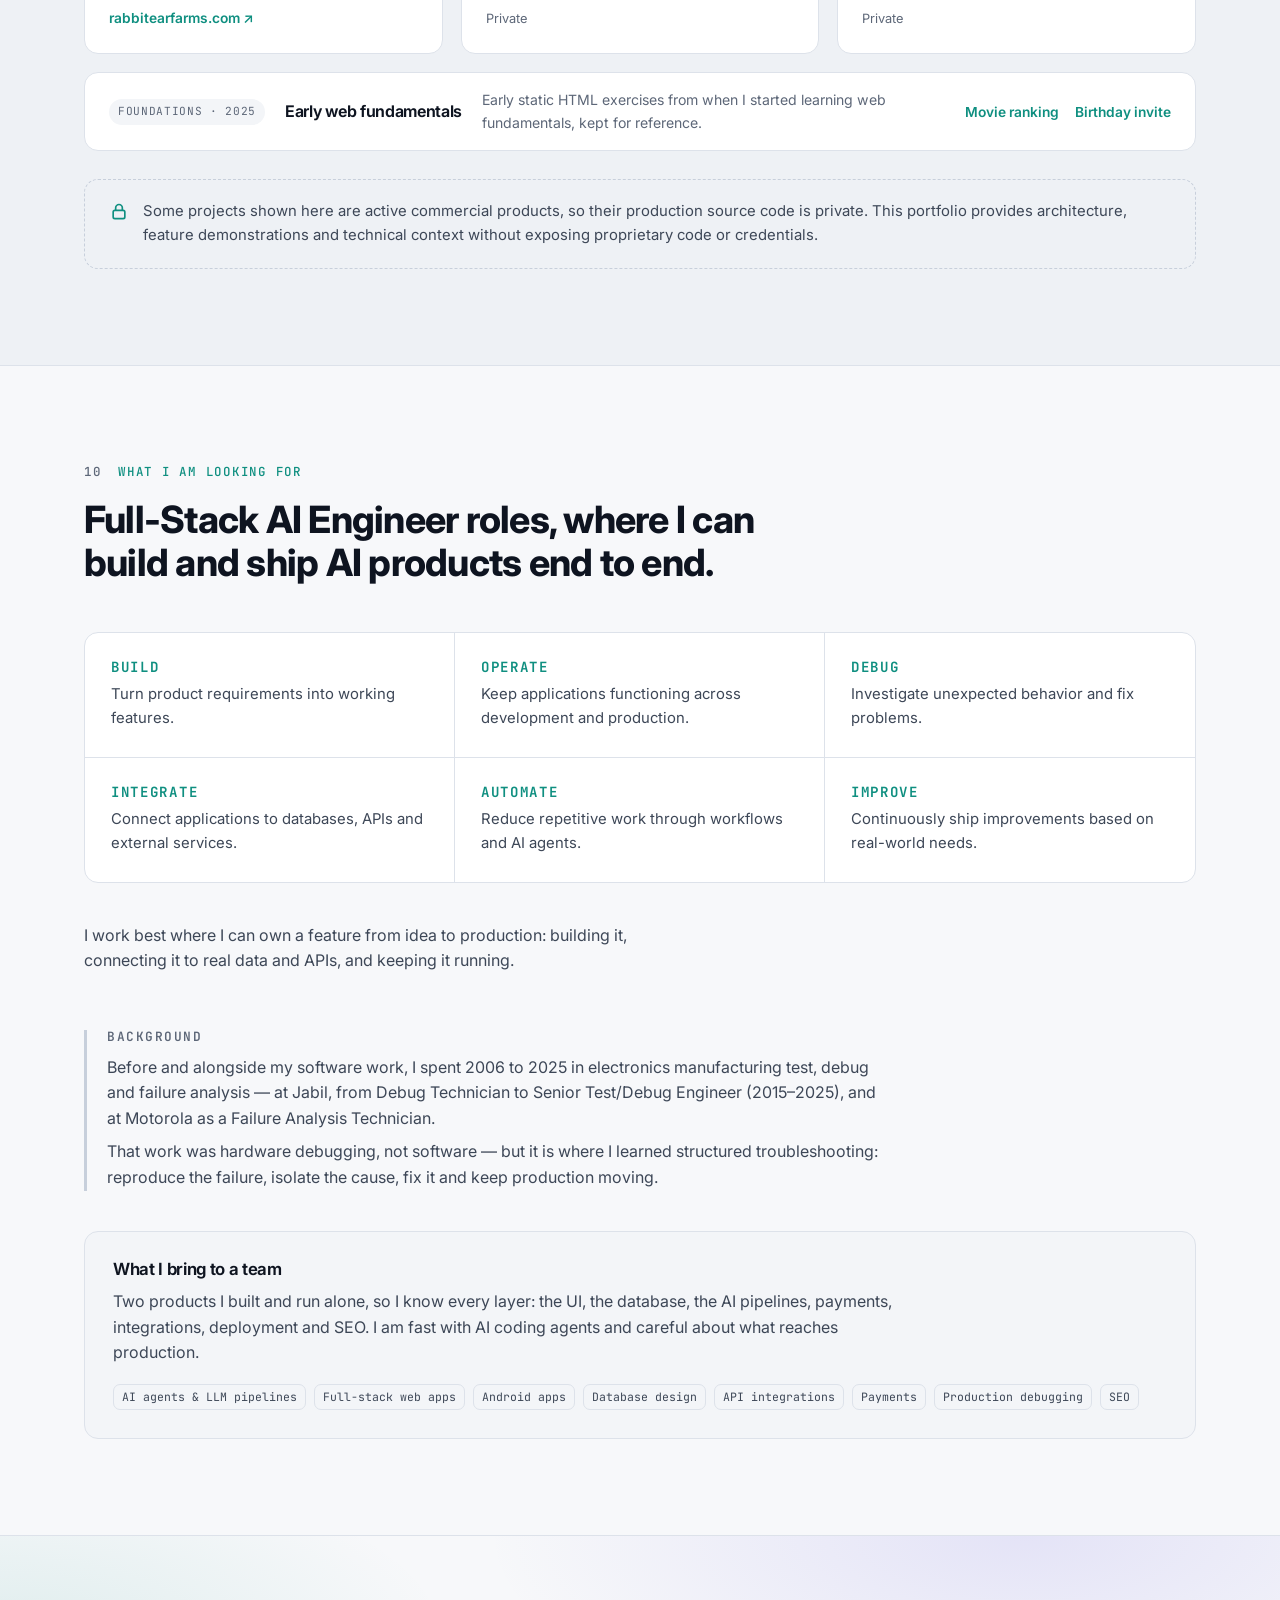
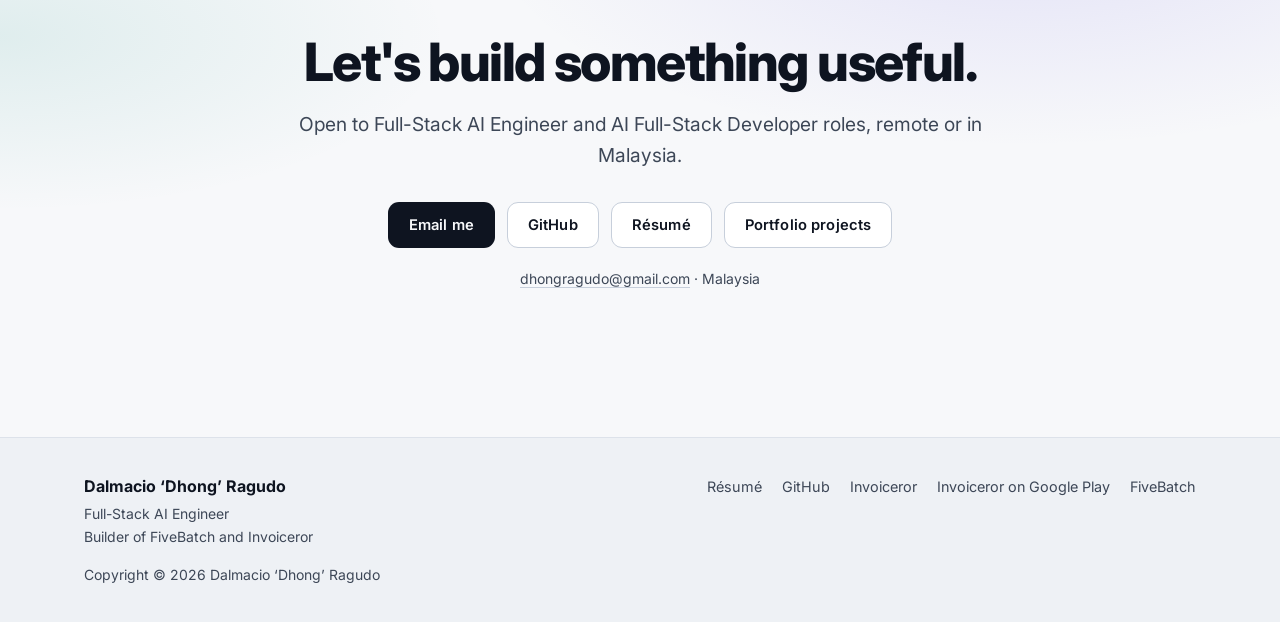
==== commit a4c7259b: "Be explicit about AI-directed development (design + instruct AI, little hand-coding); add Google Pla" ====
--- a/index.html
+++ b/index.html
@@ -77,11 +77,11 @@
     <section class="hero" id="top">
       <div class="container hero-grid">
         <div class="hero-copy">
-          <p class="eyebrow">Full-Stack AI Engineer</p>
+          <p class="eyebrow">Full-Stack AI Engineer · AI-directed development</p>
           <h1>I Build Real AI Products<br><span class="grad">From Idea to Live Users.</span></h1>
-          <p class="lead">I'm Dalmacio ‘Dhong’ Ragudo, a Full-Stack AI Engineer. I designed, built and run two live products on my own: <strong>FiveBatch</strong>, an AI marketing team that creates and publishes content for businesses, and <strong>Invoiceror</strong>, an invoicing app on web and Android.</p>
+          <p class="lead">I'm Dalmacio ‘Dhong’ Ragudo, a Full-Stack AI Engineer. I designed and run two live products on my own: <strong>FiveBatch</strong>, an AI marketing team that creates and publishes content for businesses, and <strong>Invoiceror</strong>, an invoicing app on web and Android.</p>
           <p class="muted">I work across the whole stack: user interface, database, AI agents and generation pipelines, payments, social and e-commerce APIs, deployment, and SEO.</p>
-          <p class="muted">I build with AI coding agents (Claude, ChatGPT, Google AI Studio in VS Code) and I own the design, review, testing and production fixes.</p>
+          <p class="muted"><strong>How I work:</strong> I write very little code by hand. I design the product, the screens and the system, then instruct AI coding agents (Claude, ChatGPT, Google AI Studio in VS Code) exactly what to build. I review, test and correct their work until it runs in production.</p>
           <div class="cta-row">
             <a class="btn btn-primary" href="#projects">View my projects</a>
             <a class="btn btn-ghost" href="https://github.com/dongrags" target="_blank" rel="noopener">Visit GitHub</a>
@@ -119,10 +119,10 @@
 
       <div class="container">
         <ul class="cap-strip" aria-label="Capability summary">
-          <li><strong>2 live products</strong><span>Designed, built and run solo</span></li>
+          <li><strong>2 live products</strong><span>Designed &amp; run solo</span></li>
           <li><strong>10+ AI agents</strong><span>Plan, write, design, check &amp; publish</span></li>
           <li><strong>6 social platforms</strong><span>Automated posting via APIs</span></li>
-          <li><strong>Web + Android</strong><span>Next.js, React, Capacitor</span></li>
+          <li><strong>Web + mobile apps</strong><span>Google Play &amp; App Store</span></li>
           <li><strong>SEO</strong><span>Search Console &amp; SEO automation</span></li>
         </ul>
       </div>
@@ -133,14 +133,14 @@
       <div class="container">
         <header class="section-head">
           <p class="kicker"><span>01</span> How I build software</p>
-          <h2>I build with AI agents, and I own the engineering.</h2>
-          <p class="muted">The same seven steps I followed to ship every feature in FiveBatch and Invoiceror.</p>
+          <h2>I don't hand-write the code. I direct the AI that does, and I own the result.</h2>
+          <p class="muted">My job is the thinking: what to build, how it should look, how the system fits together, and whether the result is right. The AI writes the code. These are the steps behind every feature in FiveBatch and Invoiceror.</p>
         </header>
 
         <ol class="steps">
           <li><span class="step-n">01</span><h3>Understand</h3><p>Understand the business requirement, user workflow and desired outcome.</p></li>
           <li><span class="step-n">02</span><h3>Plan</h3><p>Break the requirement into technical components, data flows, APIs and implementation tasks.</p></li>
-          <li class="is-ai"><span class="step-n">03</span><h3>Build with AI</h3><p>Use Claude, ChatGPT and Google AI Studio through VS Code to accelerate implementation and explore solutions.</p></li>
+          <li class="is-ai"><span class="step-n">03</span><h3>Instruct the AI</h3><p>Give Claude, ChatGPT and Google AI Studio precise instructions in VS Code: what to build, the design, the data and the rules. The AI writes the code.</p></li>
           <li><span class="step-n">04</span><h3>Review</h3><p>Inspect the generated code, architecture and behavior rather than blindly accepting AI output.</p></li>
           <li><span class="step-n">05</span><h3>Test &amp; Debug</h3><p>Run the application, reproduce problems, investigate errors and iterate on the implementation.</p></li>
           <li><span class="step-n">06</span><h3>Deploy</h3><p>Move working changes into production and handle deployment, configuration and integration issues.</p></li>
@@ -312,7 +312,7 @@
 
         <div class="split" style="margin-top:20px">
           <div class="panel panel-accent">
-            <h3 class="panel-title">The AI engineering I built</h3>
+            <h3 class="panel-title">The AI system I designed</h3>
             <ul class="check-list">
               <li><strong>Multi-agent pipeline:</strong> a manager agent plans each run and hands tasks to specialist agents, streaming progress live to the screen.</li>
               <li><strong>Grounded in real data:</strong> live Google Search trends, the company's own website, PDFs and online-shop catalog, and results of past posts.</li>
@@ -414,7 +414,7 @@
       <div class="container">
         <header class="section-head center">
           <p class="kicker"><span>06</span> Engineering ownership</p>
-          <h2 class="big">AI writes code fast.<br><span class="grad">I make sure it works in production.</span></h2>
+          <h2 class="big">The AI writes the code.<br><span class="grad">I decide what it builds, and I make sure it works.</span></h2>
           <p class="lead">I set the architecture and constraints, direct the coding agents, review every change, test it, and fix what breaks after launch.</p>
         </header>
         <ol class="pipeline pipeline-lg" aria-label="Operator loop">
@@ -456,7 +456,7 @@
         <div class="area-grid">
           <div class="area"><h3>Frontend</h3><ul><li>React</li><li>Next.js</li><li>TypeScript</li><li>HTML</li><li>CSS</li><li>Responsive UI</li></ul></div>
           <div class="area"><h3>Backend / Data</h3><ul><li>Supabase</li><li>PostgreSQL</li><li>Authentication</li><li>Storage</li><li>APIs</li><li>Webhooks</li></ul></div>
-          <div class="area"><h3>Mobile</h3><ul><li>Android</li><li>Capacitor</li><li>Google Play Console</li></ul></div>
+          <div class="area"><h3>Mobile &amp; app stores</h3><ul><li>Android &amp; iOS apps (Capacitor)</li><li>Google Play Console</li><li>Apple App Store Connect</li><li>Store listings &amp; releases</li></ul></div>
           <div class="area"><h3>AI</h3><ul><li>Claude</li><li>ChatGPT</li><li>Google AI Studio</li><li>AI agents</li><li>AI content generation</li><li>AI automation</li></ul></div>
           <div class="area"><h3>Integrations</h3><ul><li>REST APIs</li><li>Facebook</li><li>Instagram</li><li>TikTok</li><li>YouTube</li><li>Third-party services</li></ul></div>
           <div class="area"><h3>Infrastructure</h3><ul><li>GitHub</li><li>VPS</li><li>Nginx</li><li>Deployment</li><li>Environment configuration</li></ul></div>
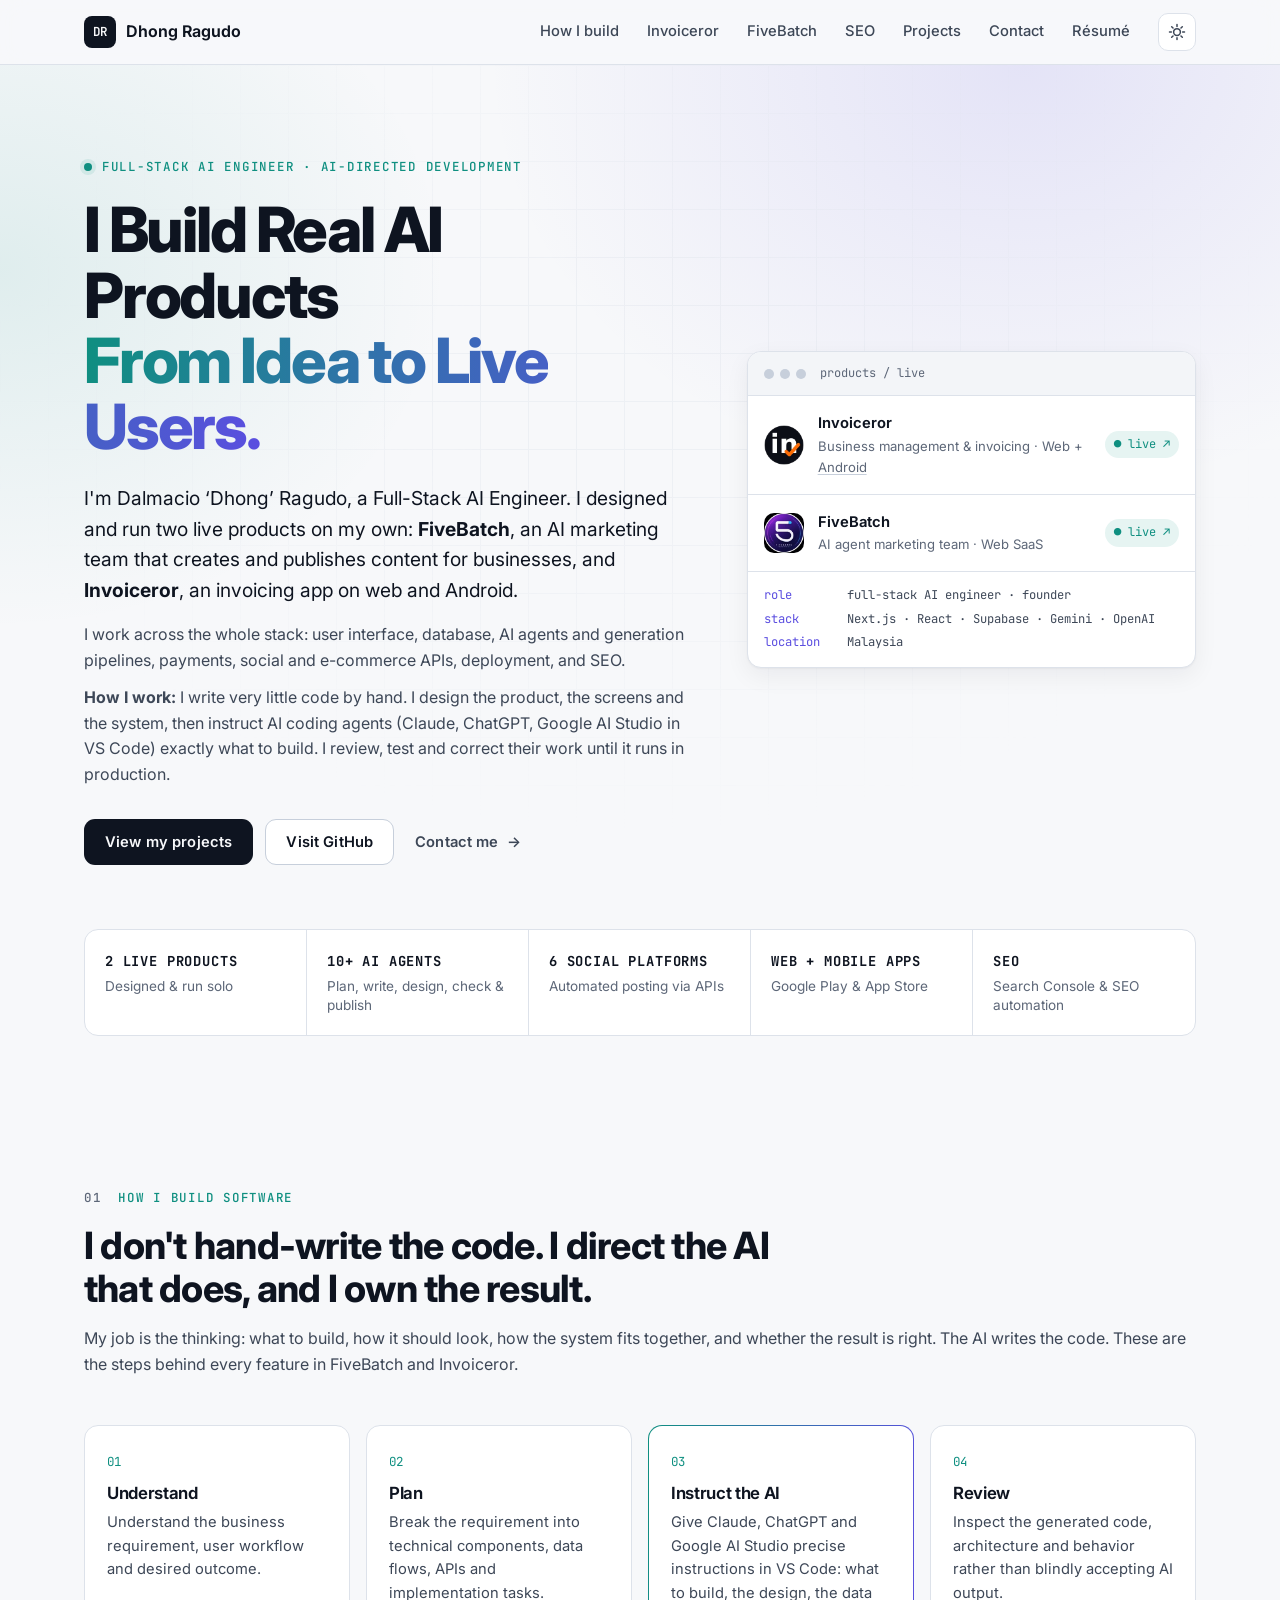
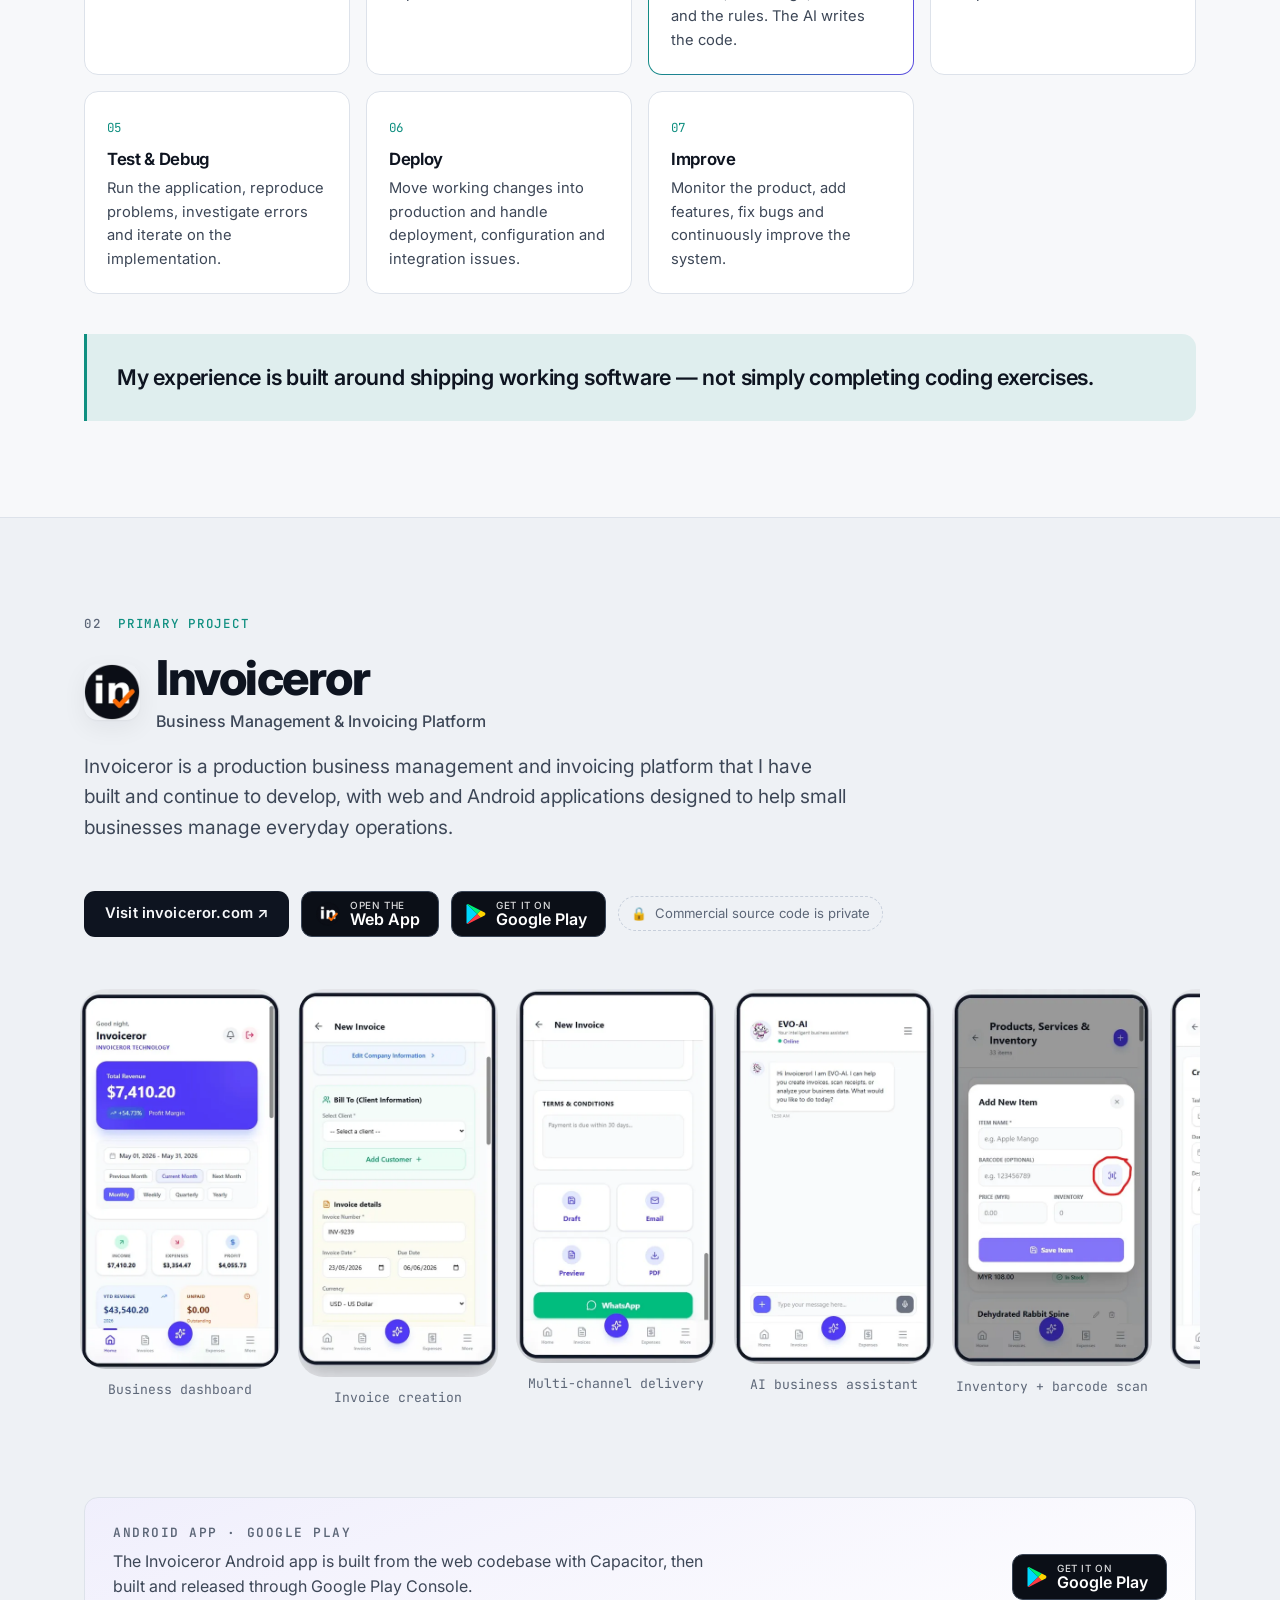
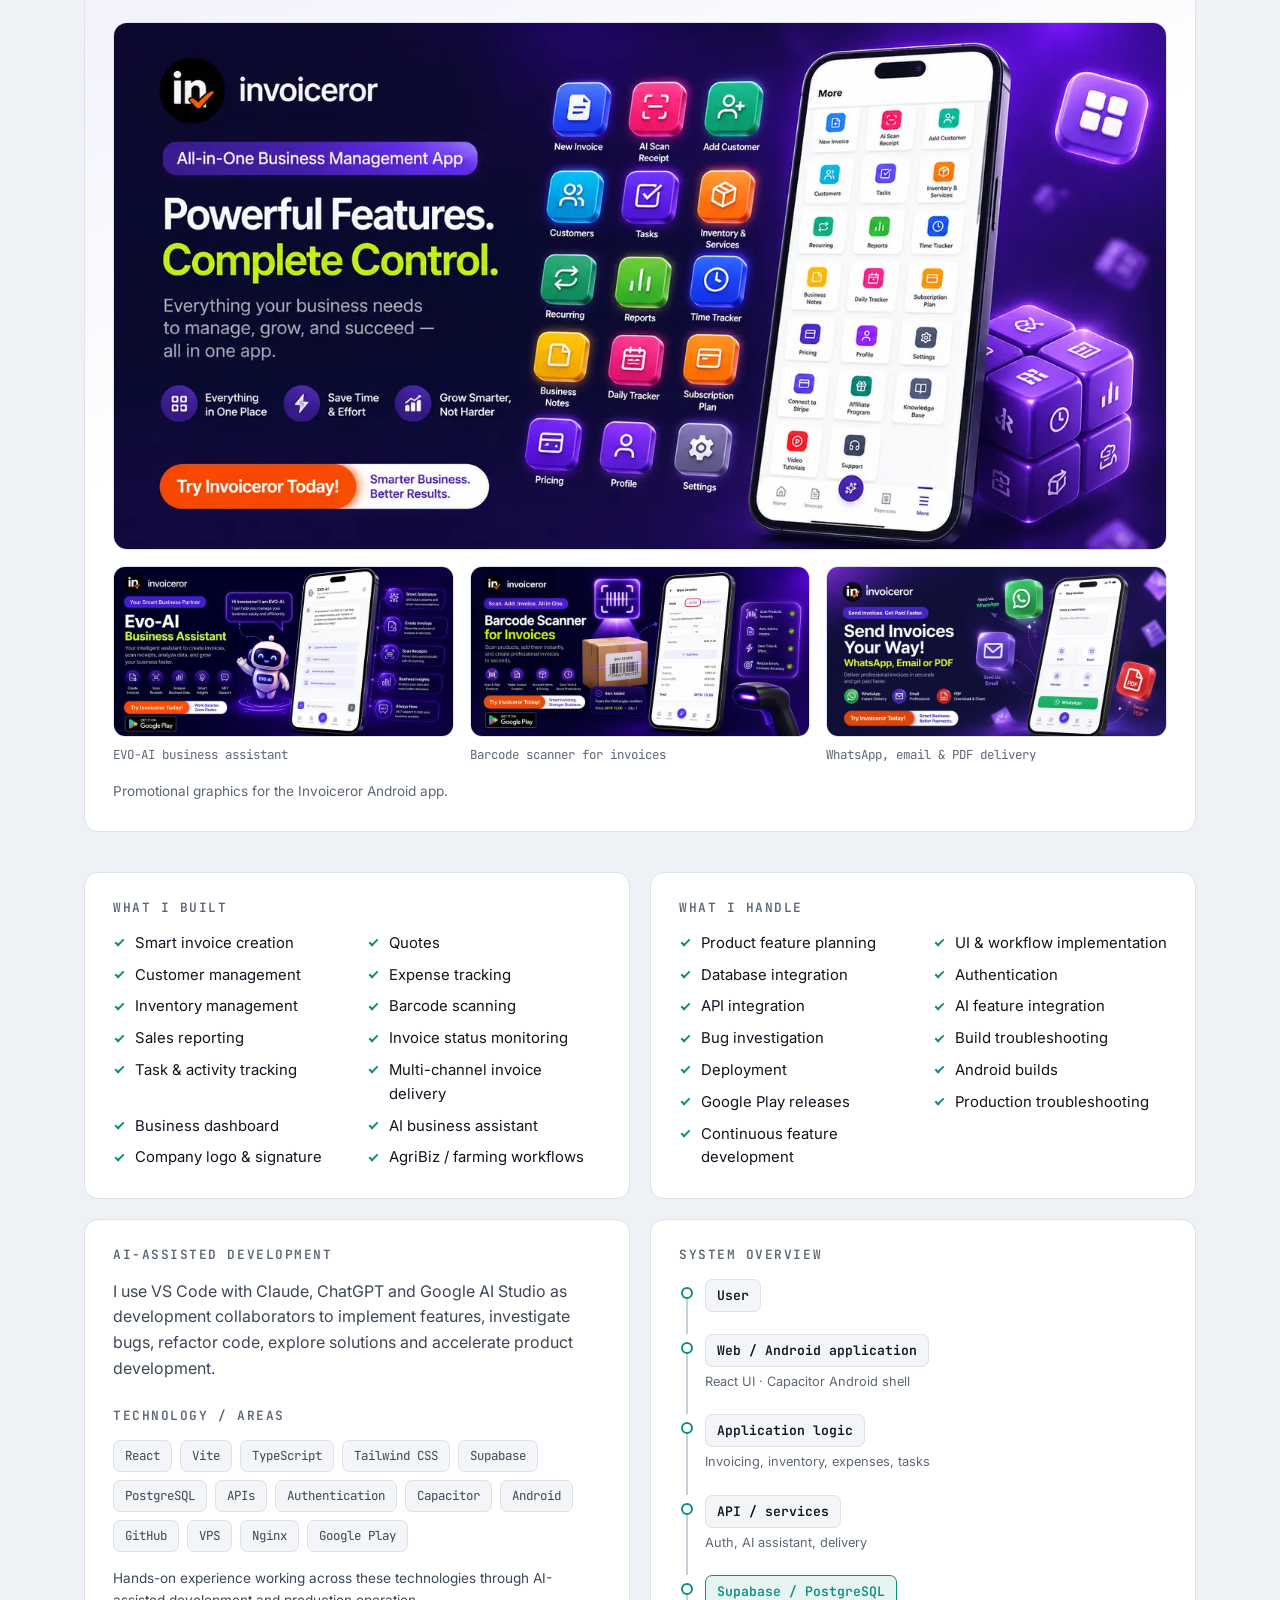
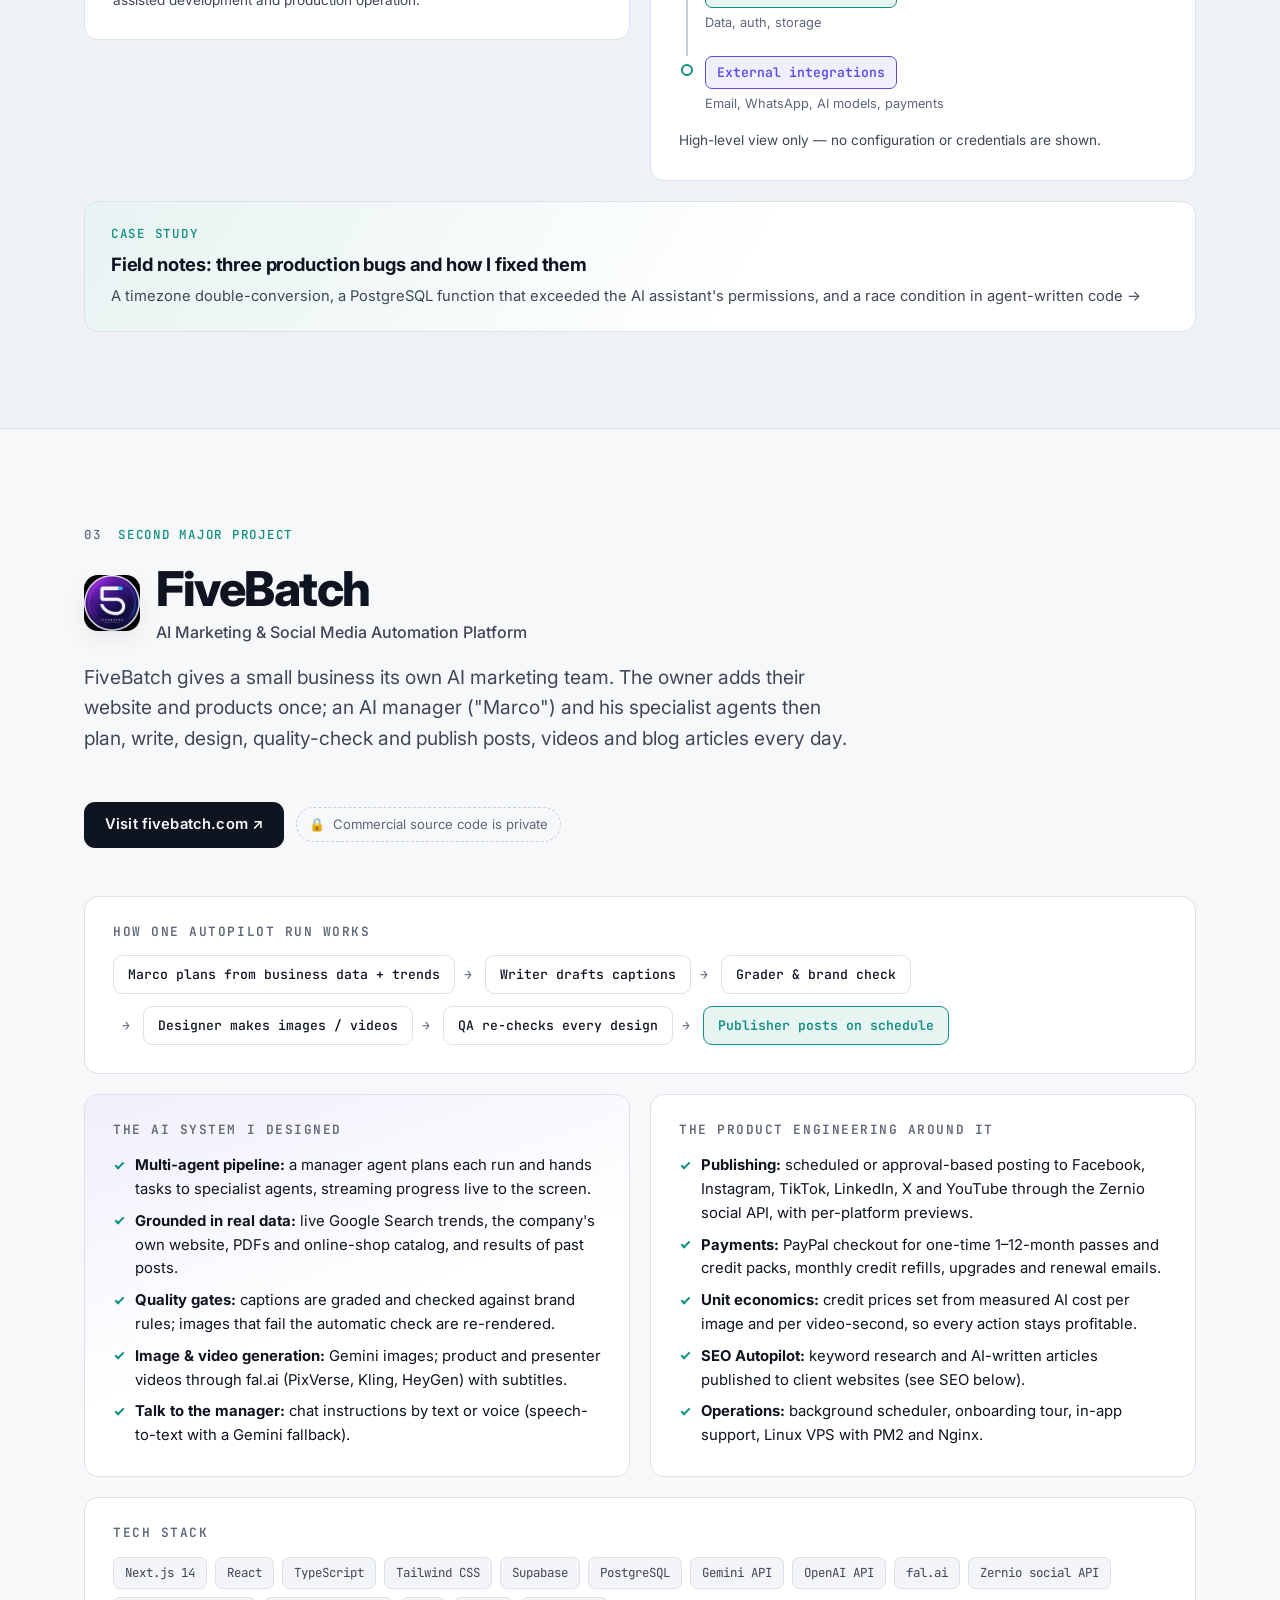
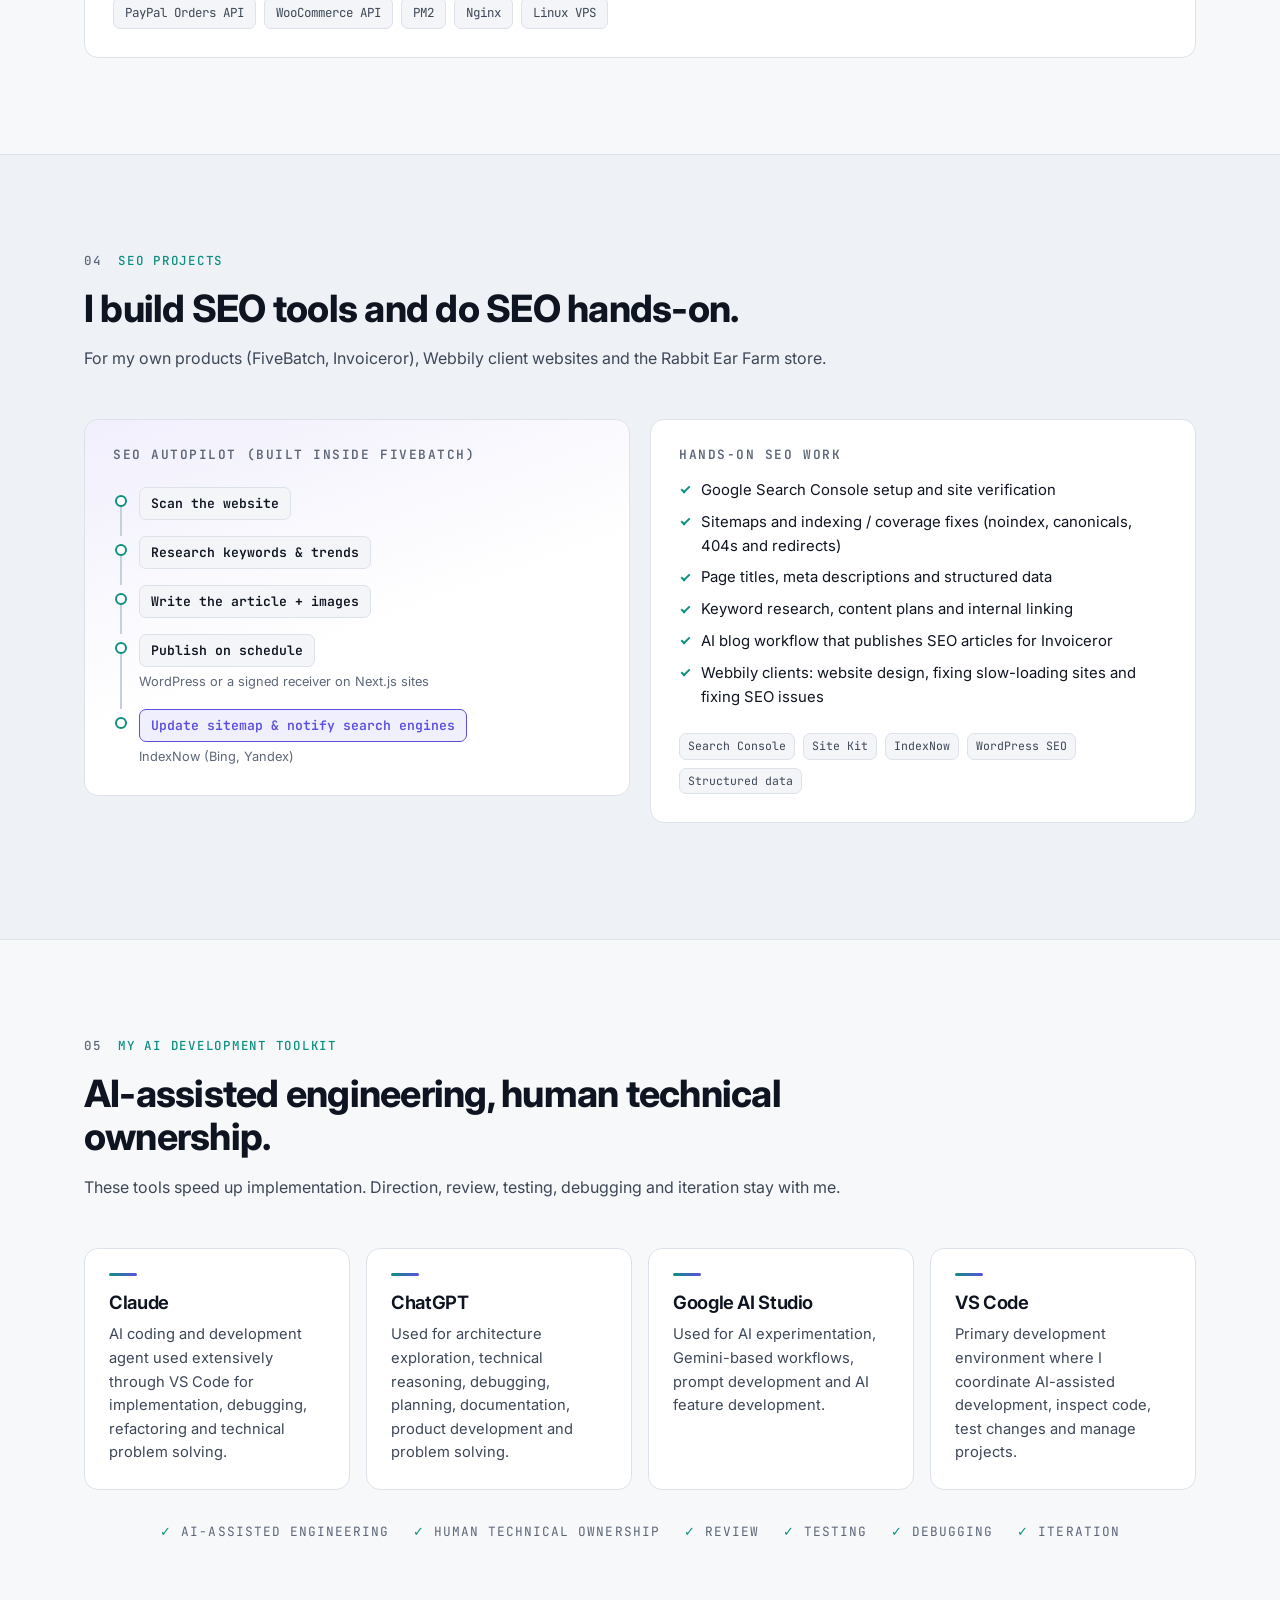
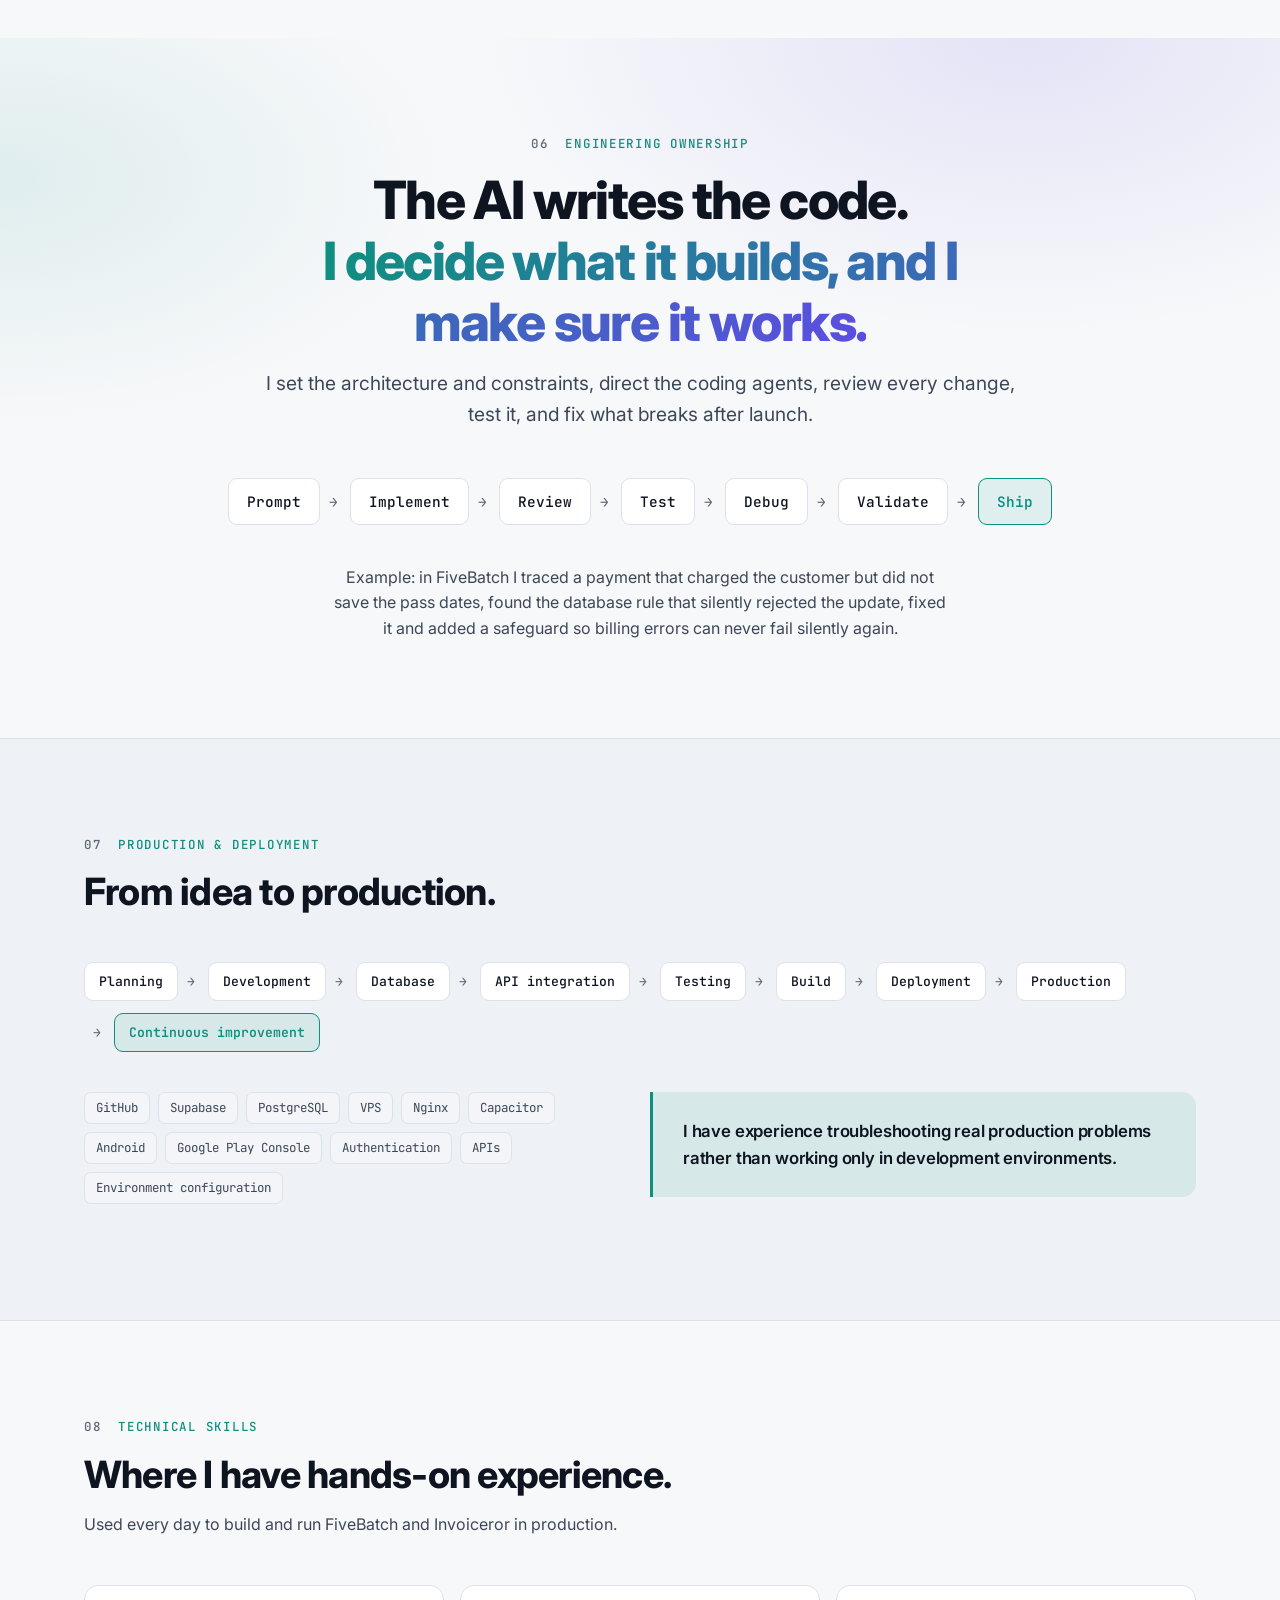
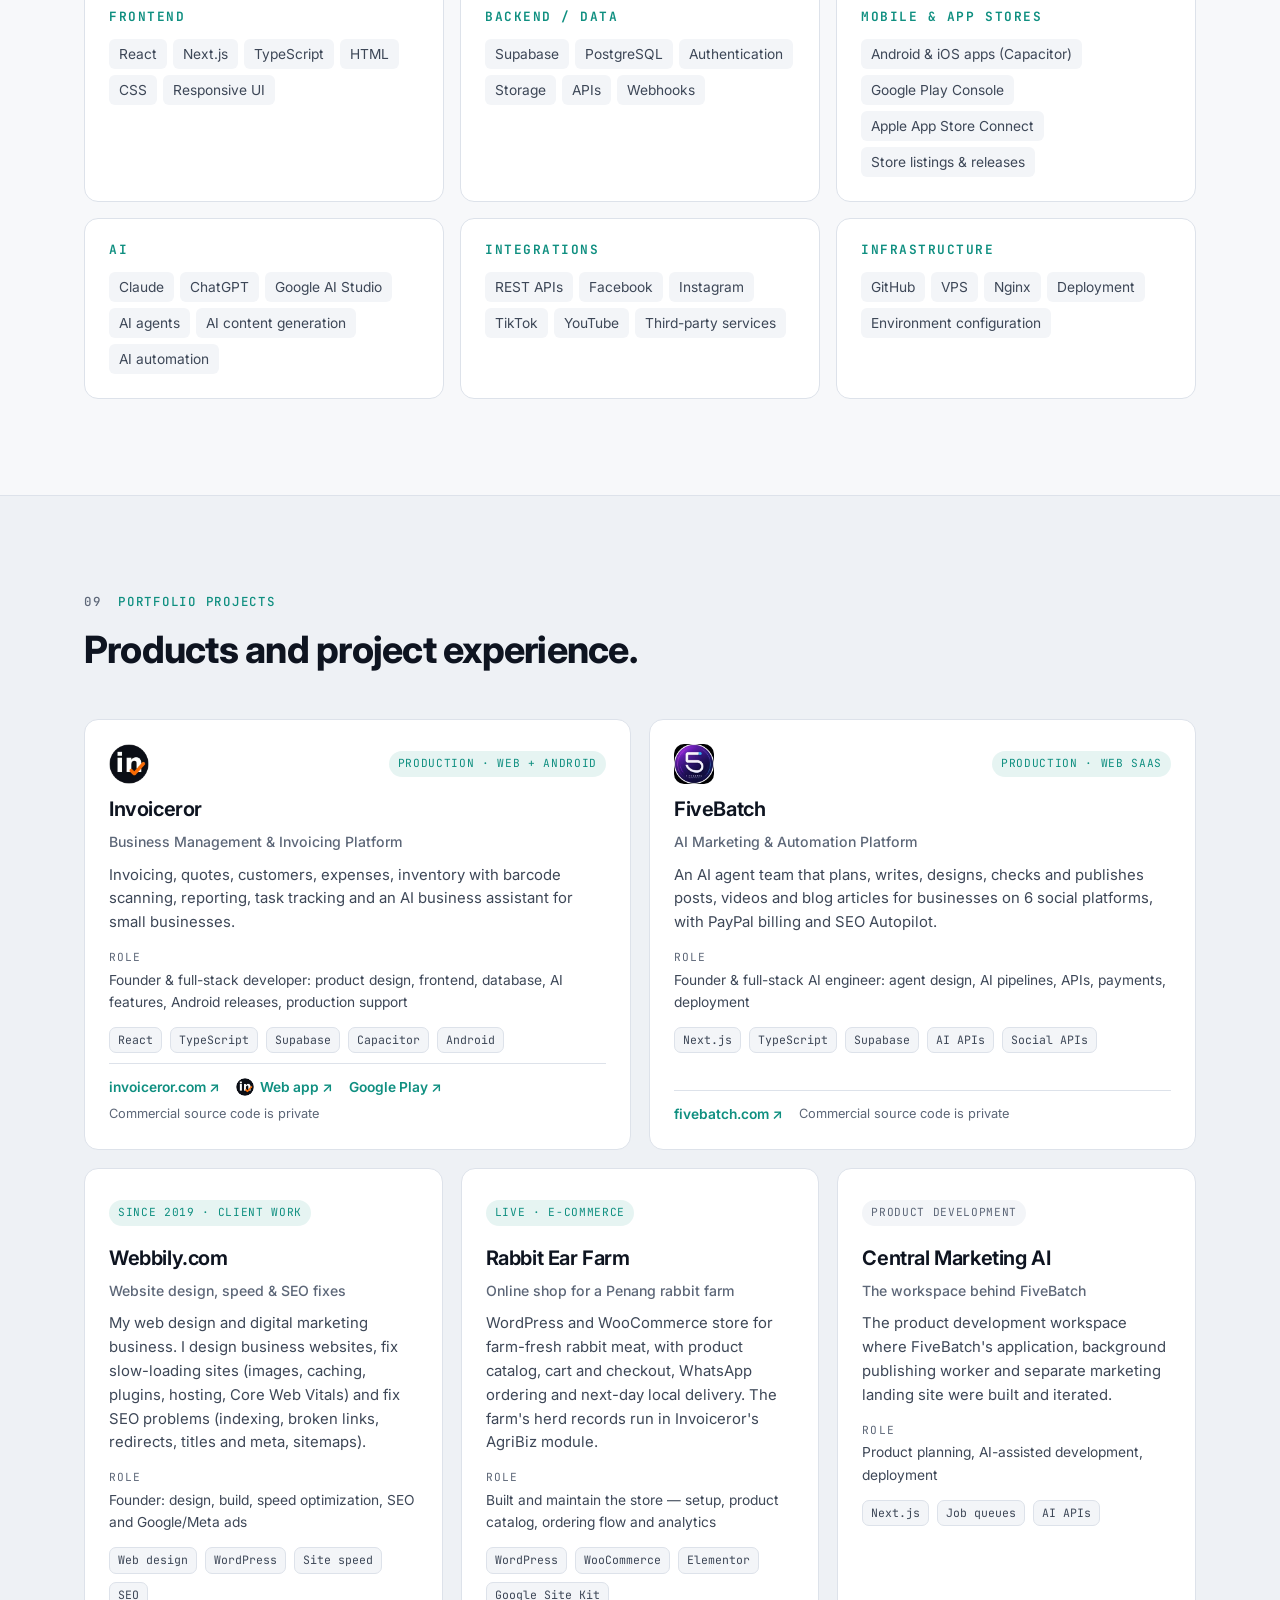
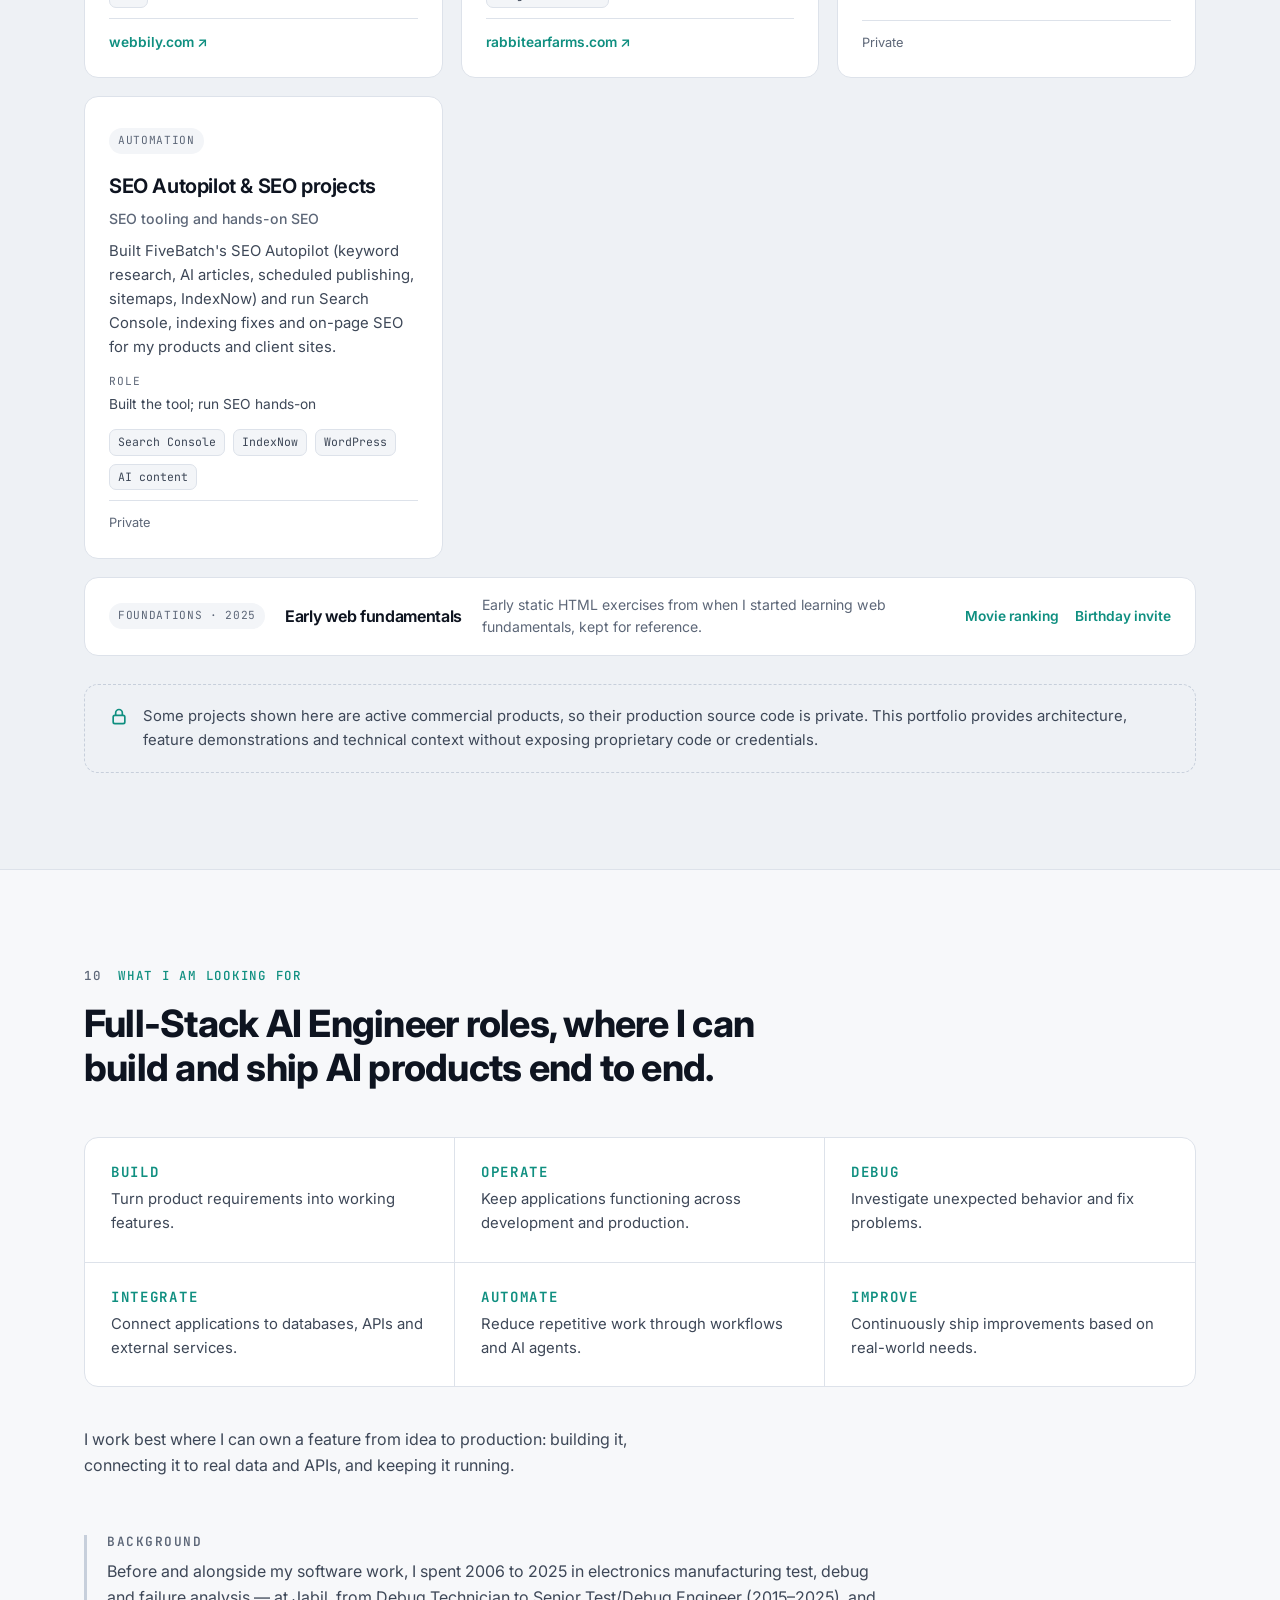
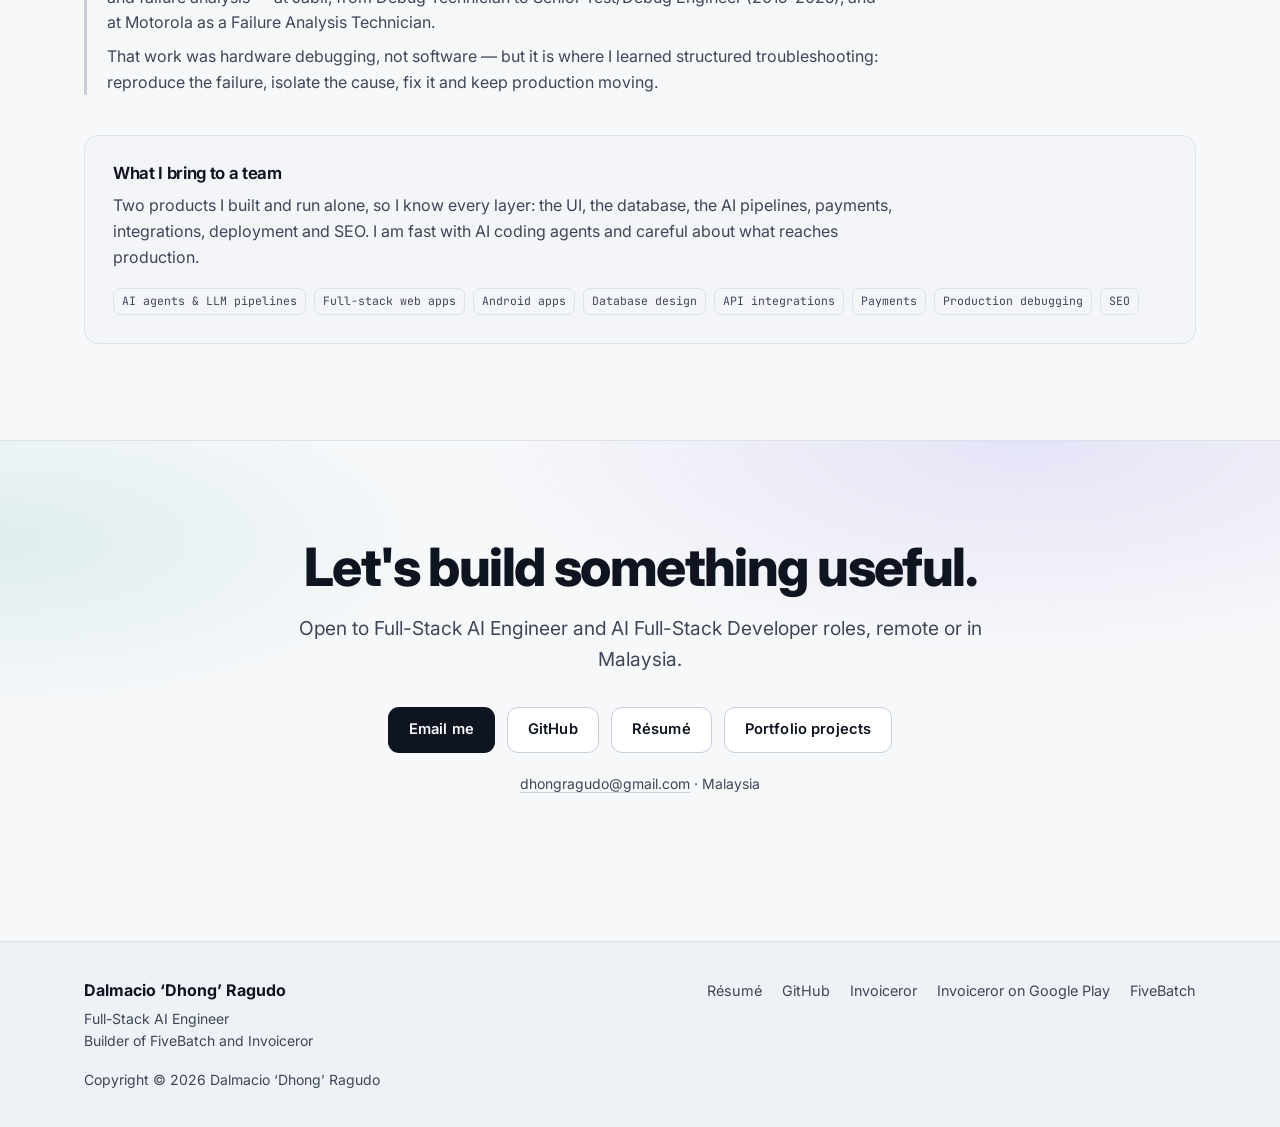
==== commit 9b2b8cb9: "Webbily: website design, slow-site speed fixes and SEO fixes Co-Authored-By: Claude Opus 5.5 <norepl" ====
--- a/index.html
+++ b/index.html
@@ -369,7 +369,7 @@
               <li>Page titles, meta descriptions and structured data</li>
               <li>Keyword research, content plans and internal linking</li>
               <li>AI blog workflow that publishes SEO articles for Invoiceror</li>
-              <li>On-page SEO for client websites through Webbily</li>
+              <li>Webbily clients: website design, fixing slow-loading sites and fixing SEO issues</li>
             </ul>
             <ul class="tags tags-sm mt"><li>Search Console</li><li>Site Kit</li><li>IndexNow</li><li>WordPress SEO</li><li>Structured data</li></ul>
           </div>
@@ -491,6 +491,16 @@
             <dl><dt>Role</dt><dd>Founder &amp; full-stack AI engineer: agent design, AI pipelines, APIs, payments, deployment</dd></dl>
             <ul class="tags tags-sm"><li>Next.js</li><li>TypeScript</li><li>Supabase</li><li>AI APIs</li><li>Social APIs</li></ul>
             <div class="card-links"><a href="https://fivebatch.com/" target="_blank" rel="noopener">fivebatch.com ↗</a><span>Commercial source code is private</span></div>
+          </article>
+
+          <article class="card">
+            <div class="card-top"><span class="badge">Since 2019 · Client work</span></div>
+            <h3>Webbily.com</h3>
+            <p class="card-sub">Website design, speed &amp; SEO fixes</p>
+            <p>My web design and digital marketing business. I design business websites, fix slow-loading sites (images, caching, plugins, hosting, Core Web Vitals) and fix SEO problems (indexing, broken links, redirects, titles and meta, sitemaps).</p>
+            <dl><dt>Role</dt><dd>Founder: design, build, speed optimization, SEO and Google/Meta ads</dd></dl>
+            <ul class="tags tags-sm"><li>Web design</li><li>WordPress</li><li>Site speed</li><li>SEO</li></ul>
+            <div class="card-links"><a href="https://webbily.com/" target="_blank" rel="noopener">webbily.com ↗</a></div>
           </article>
 
           <article class="card">
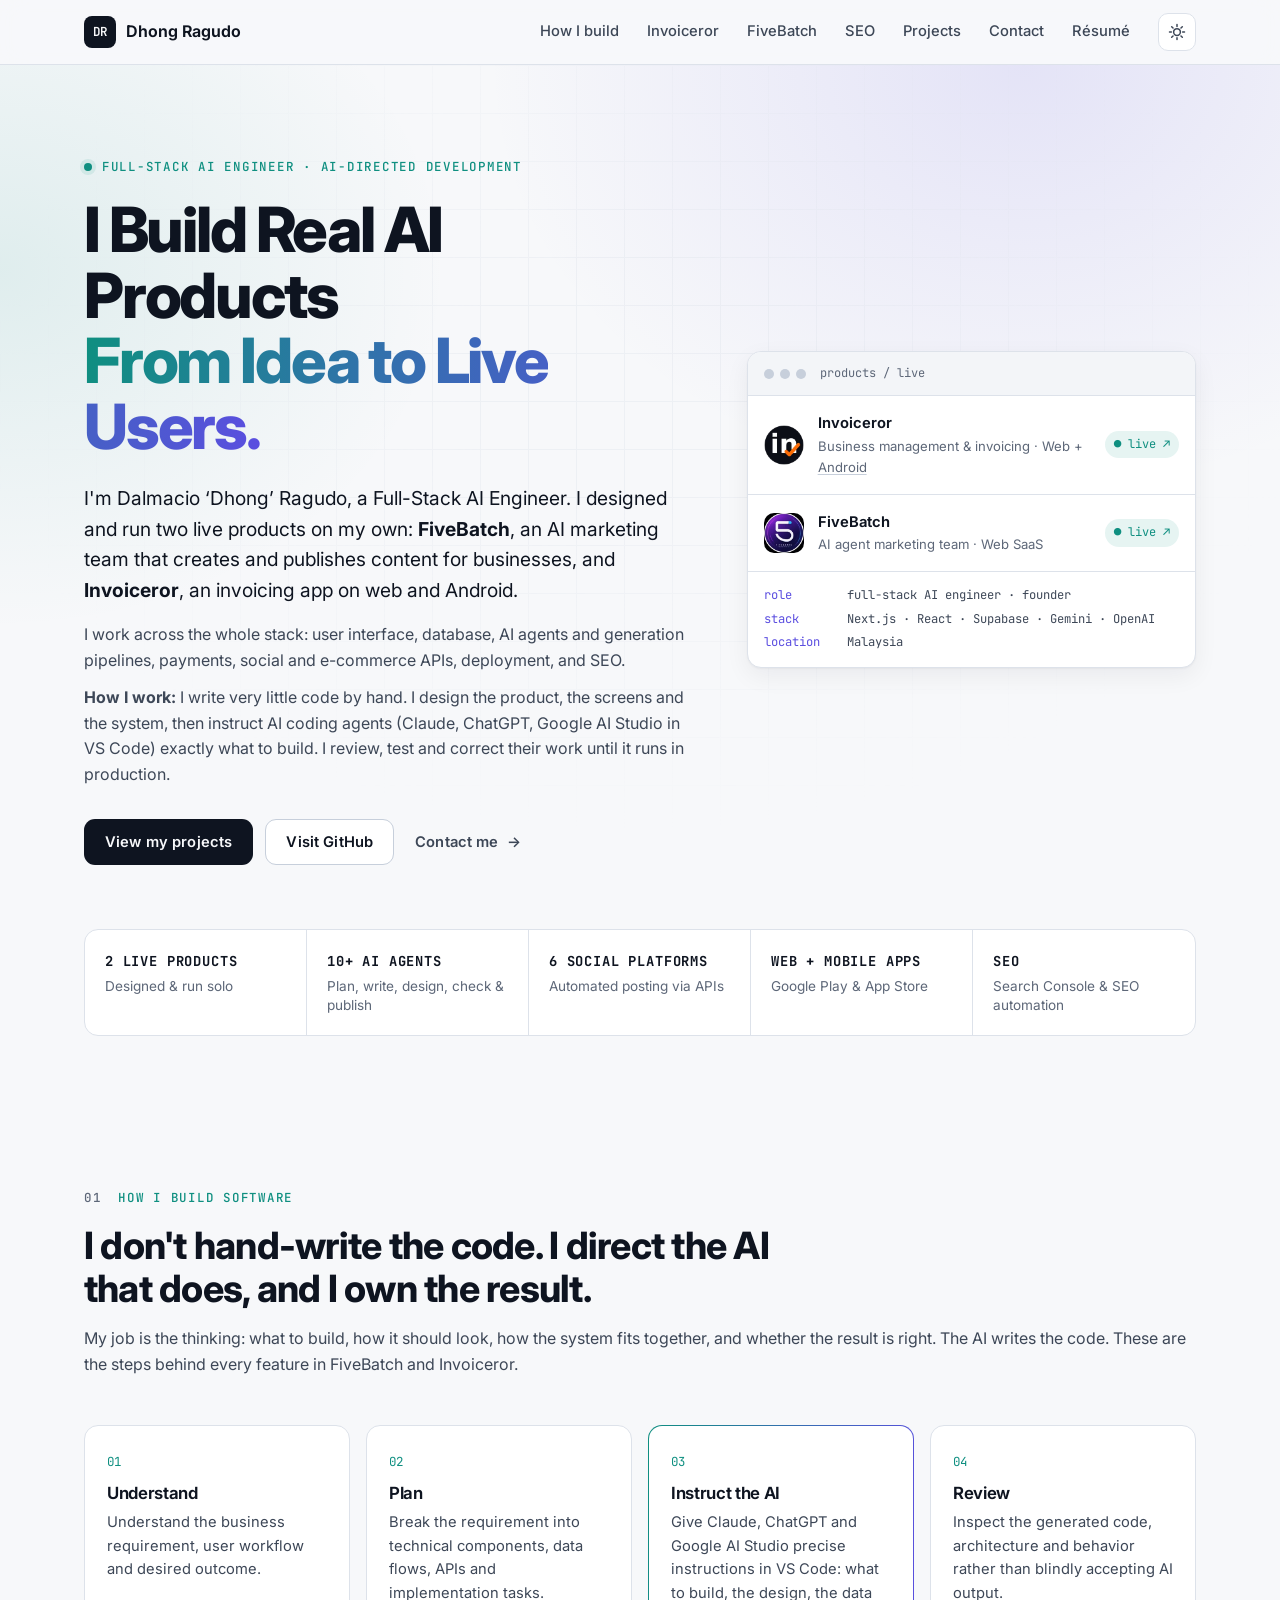
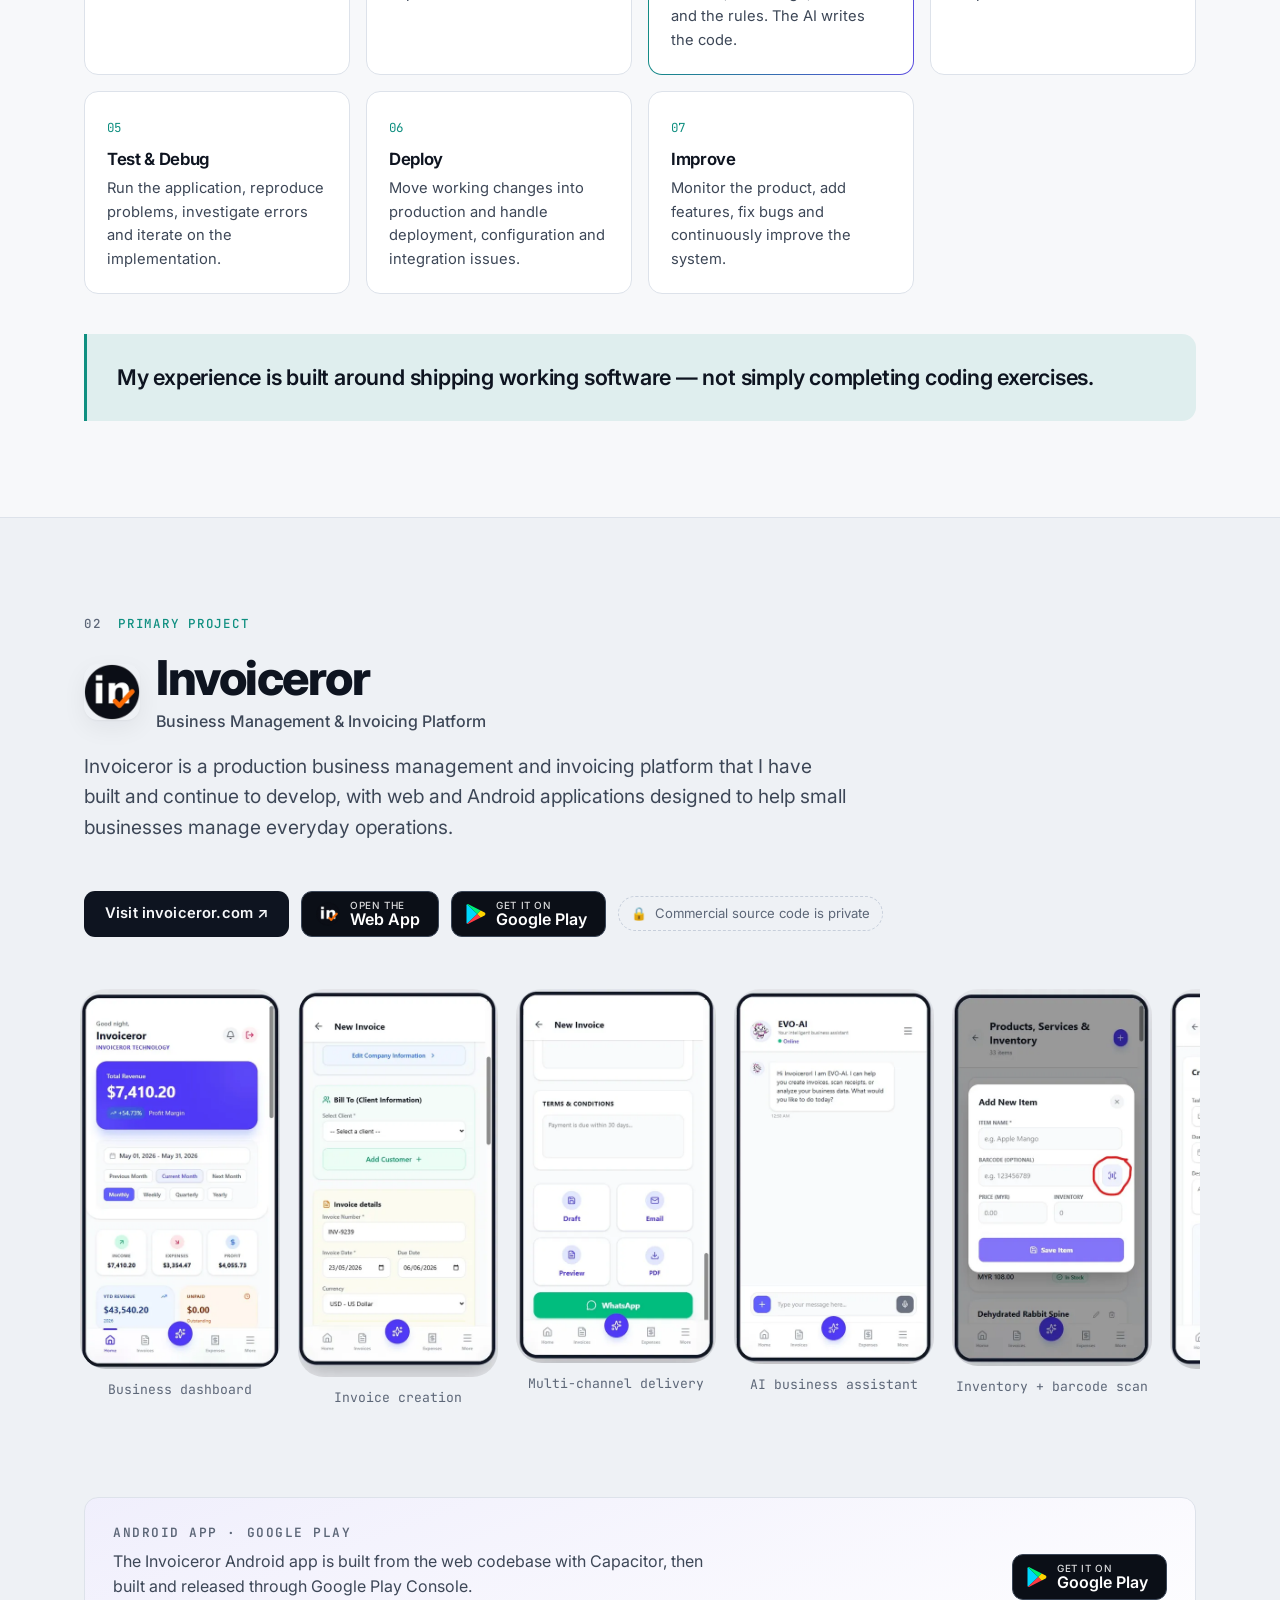
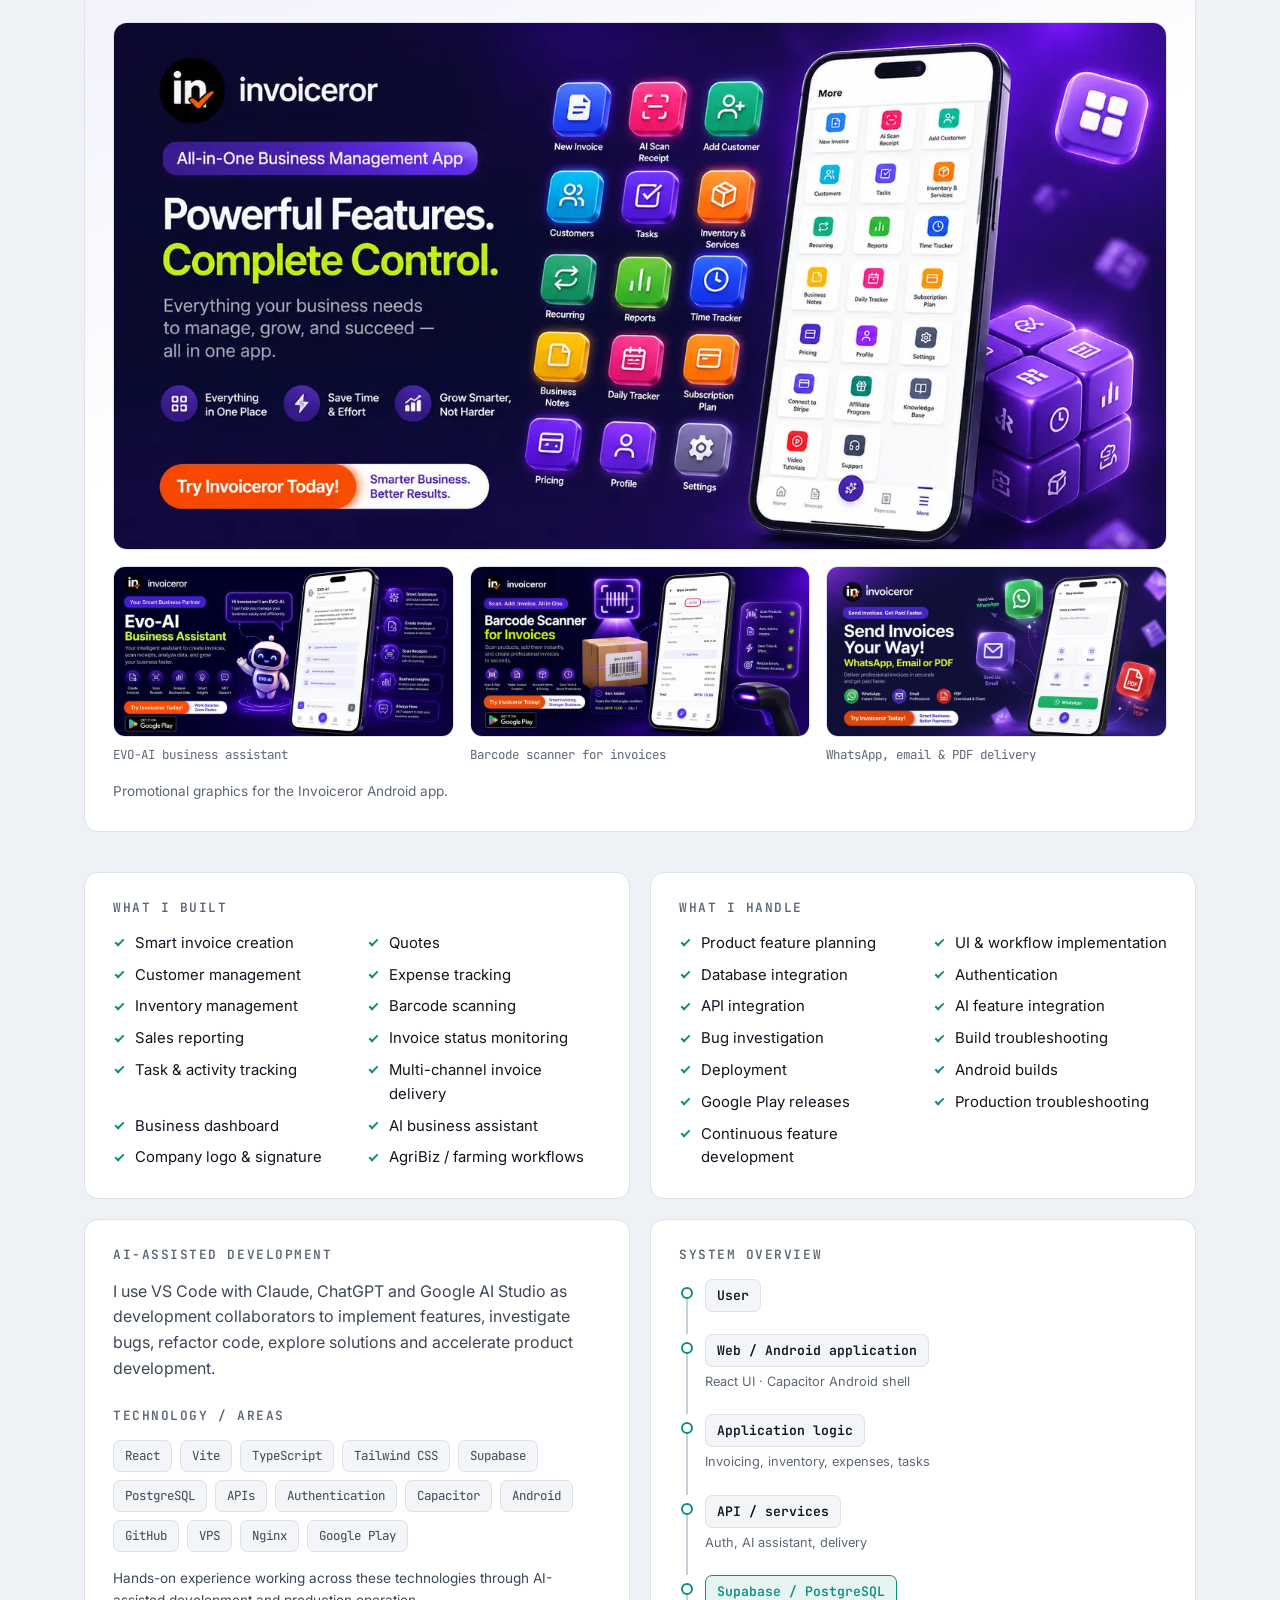
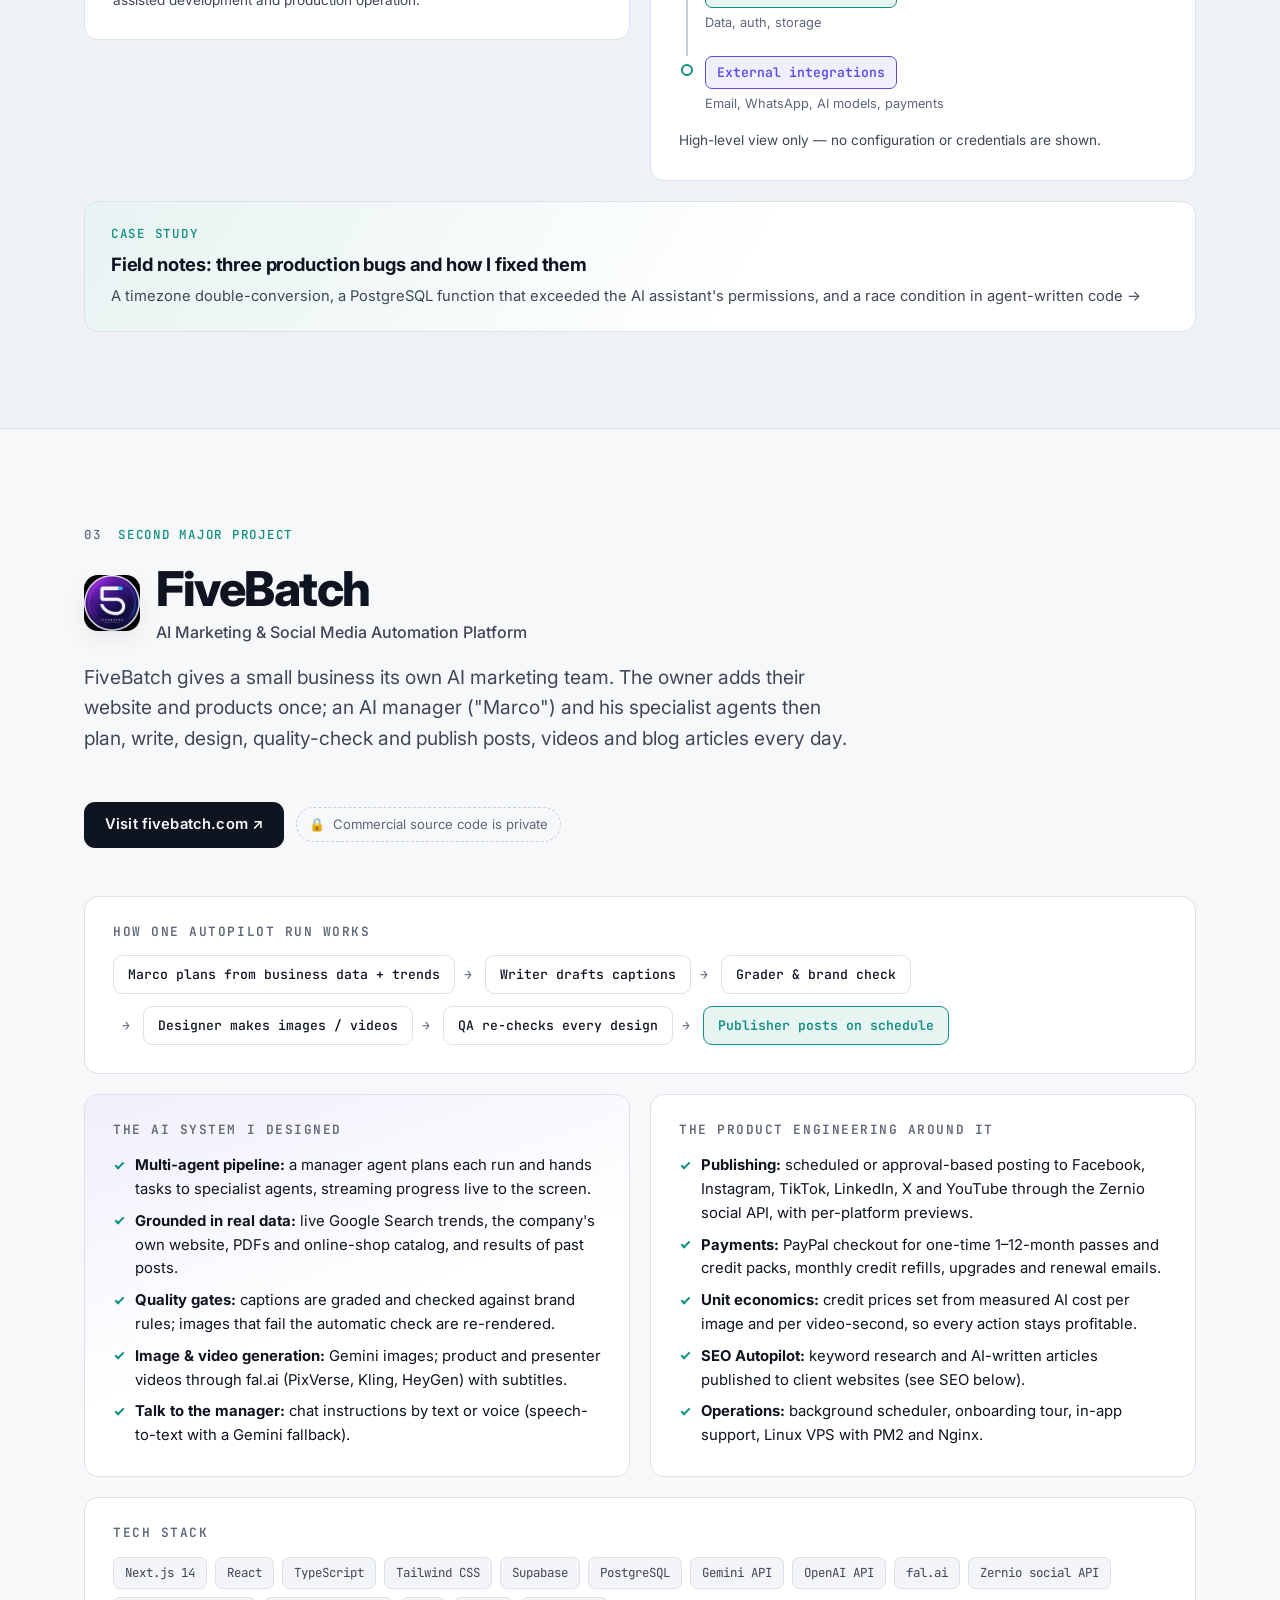
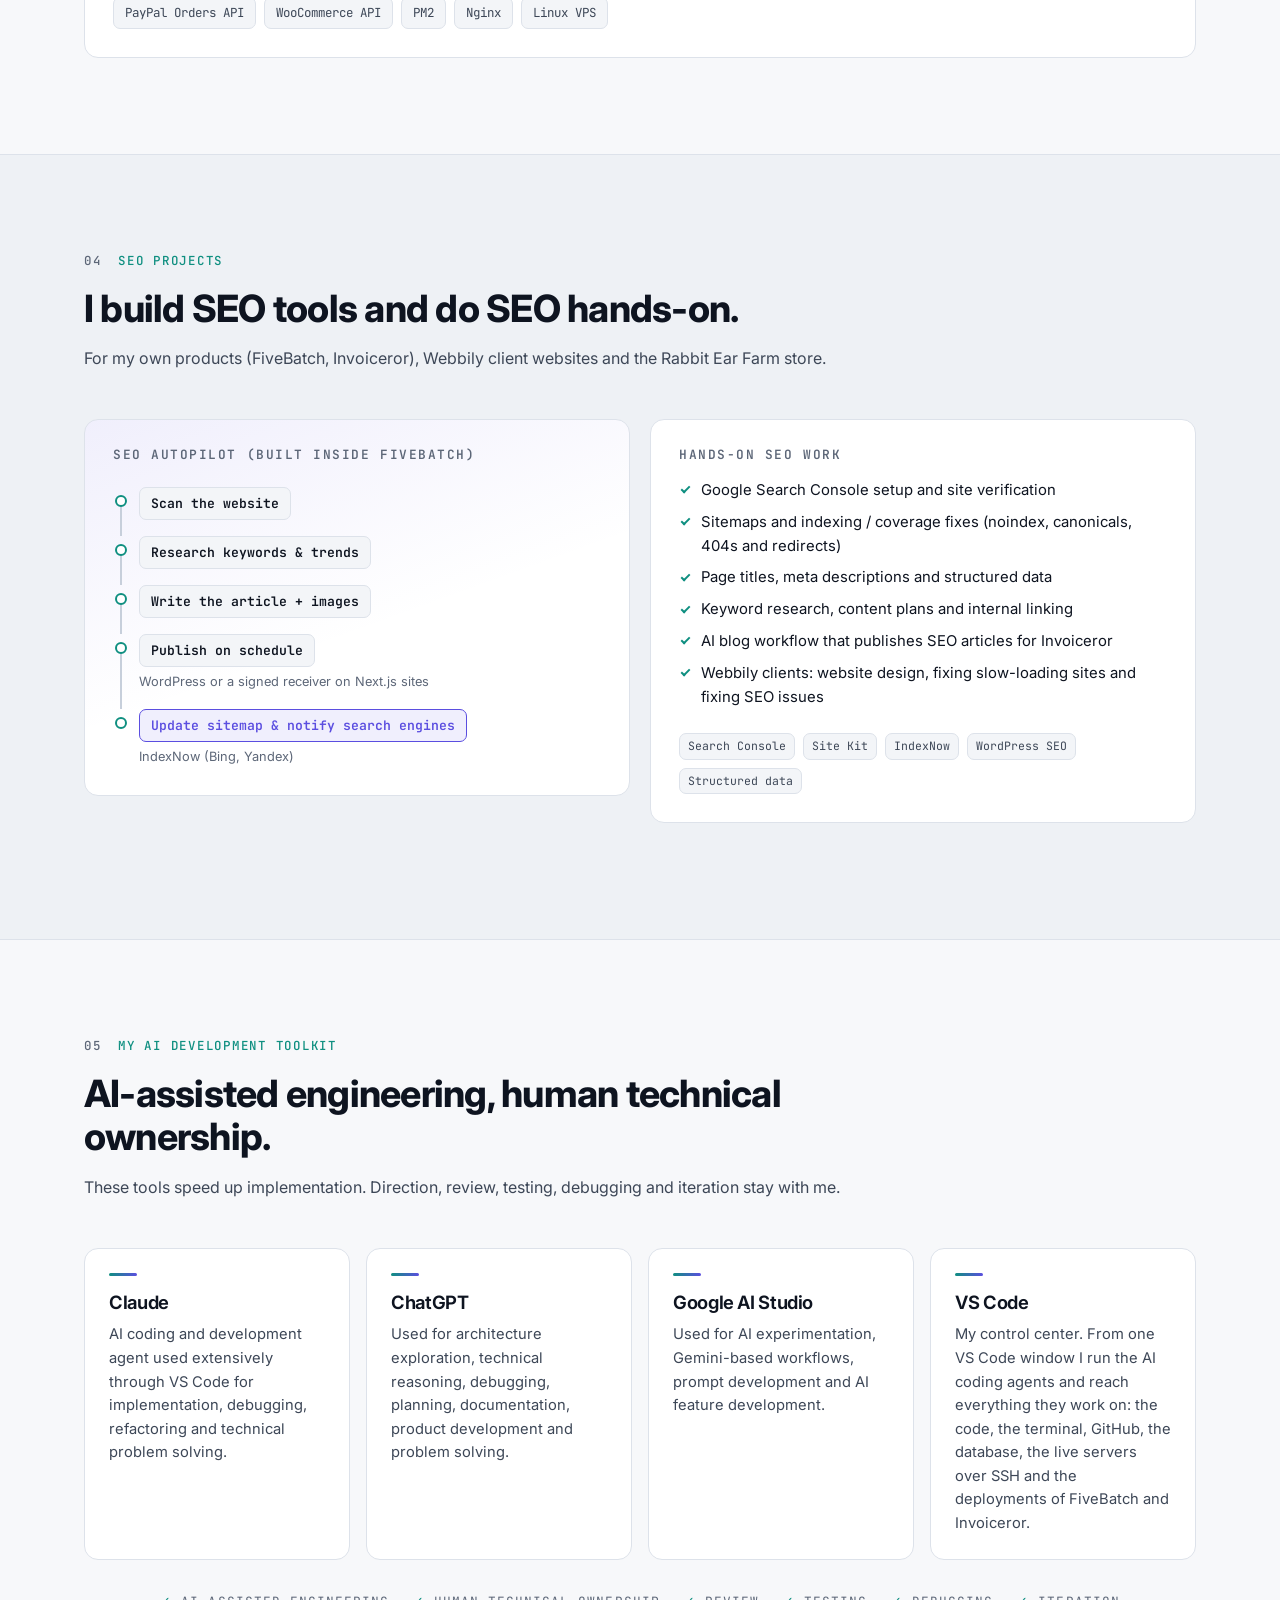
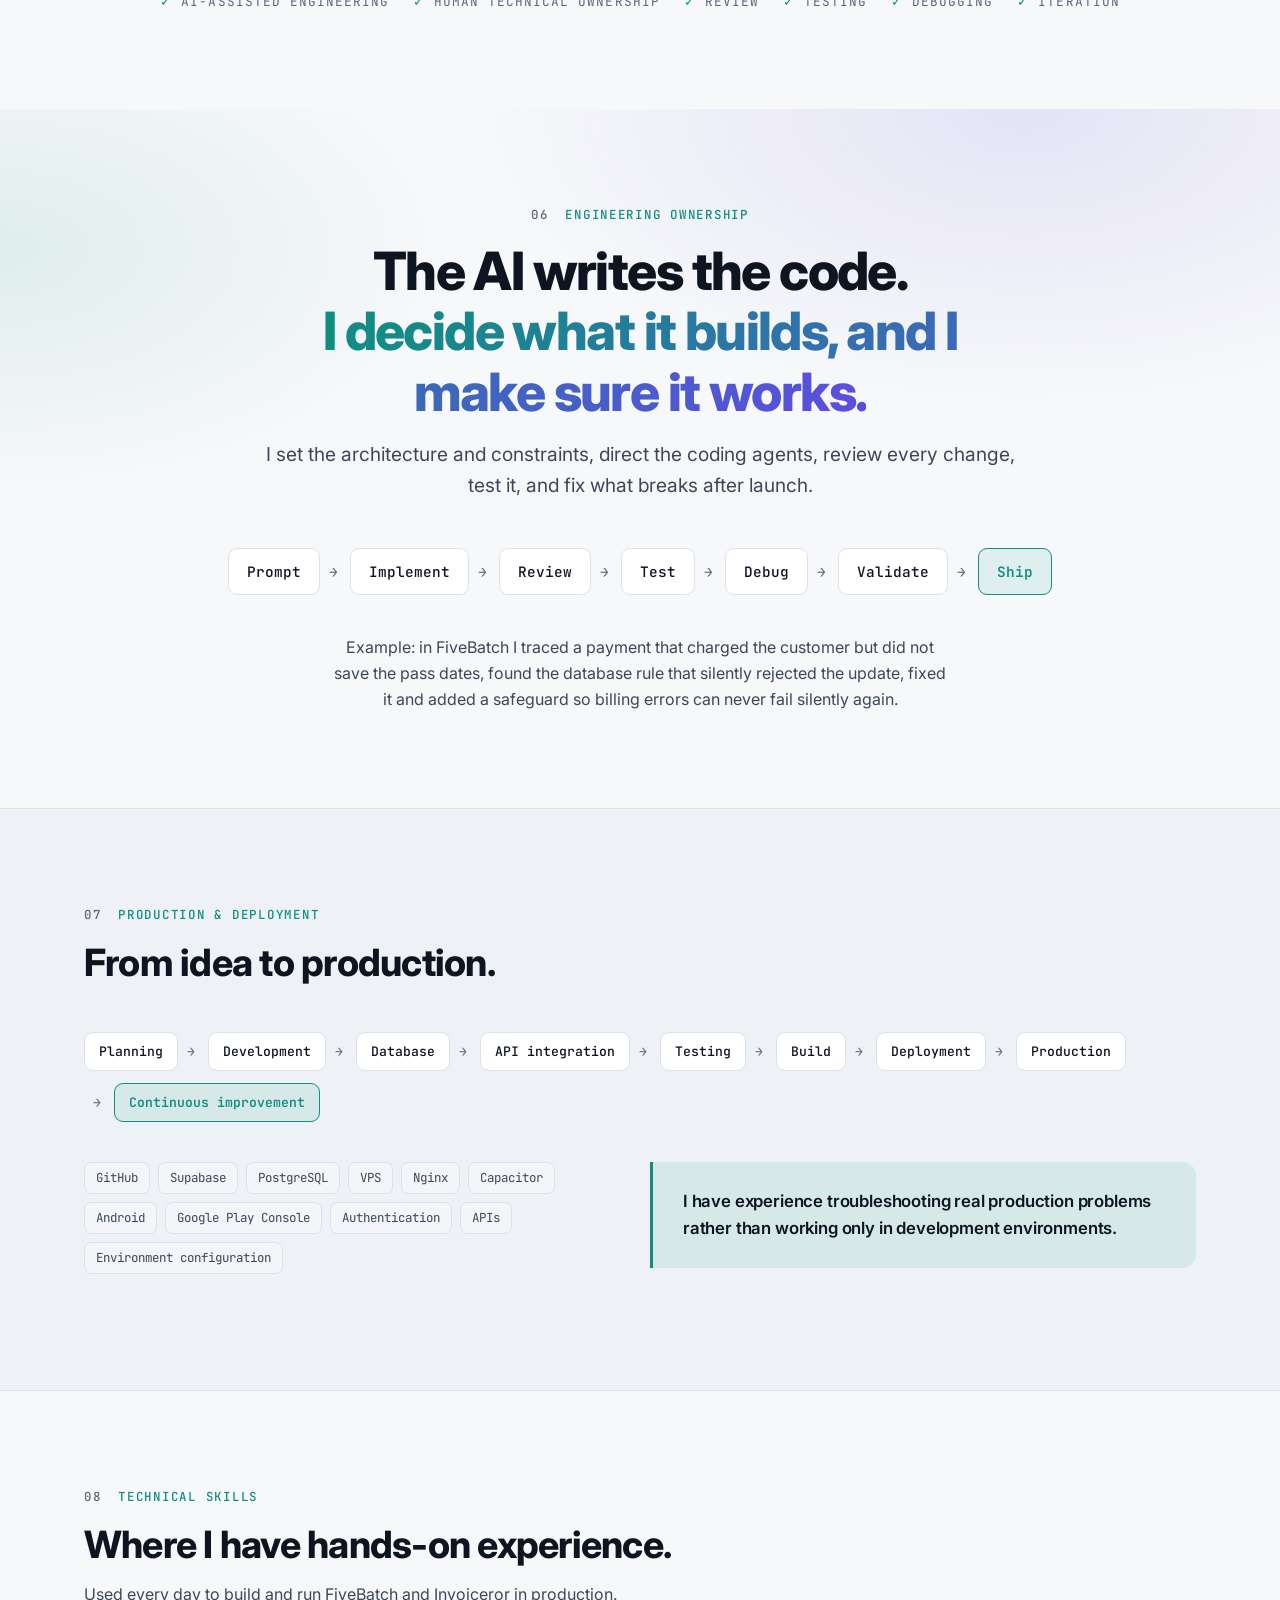
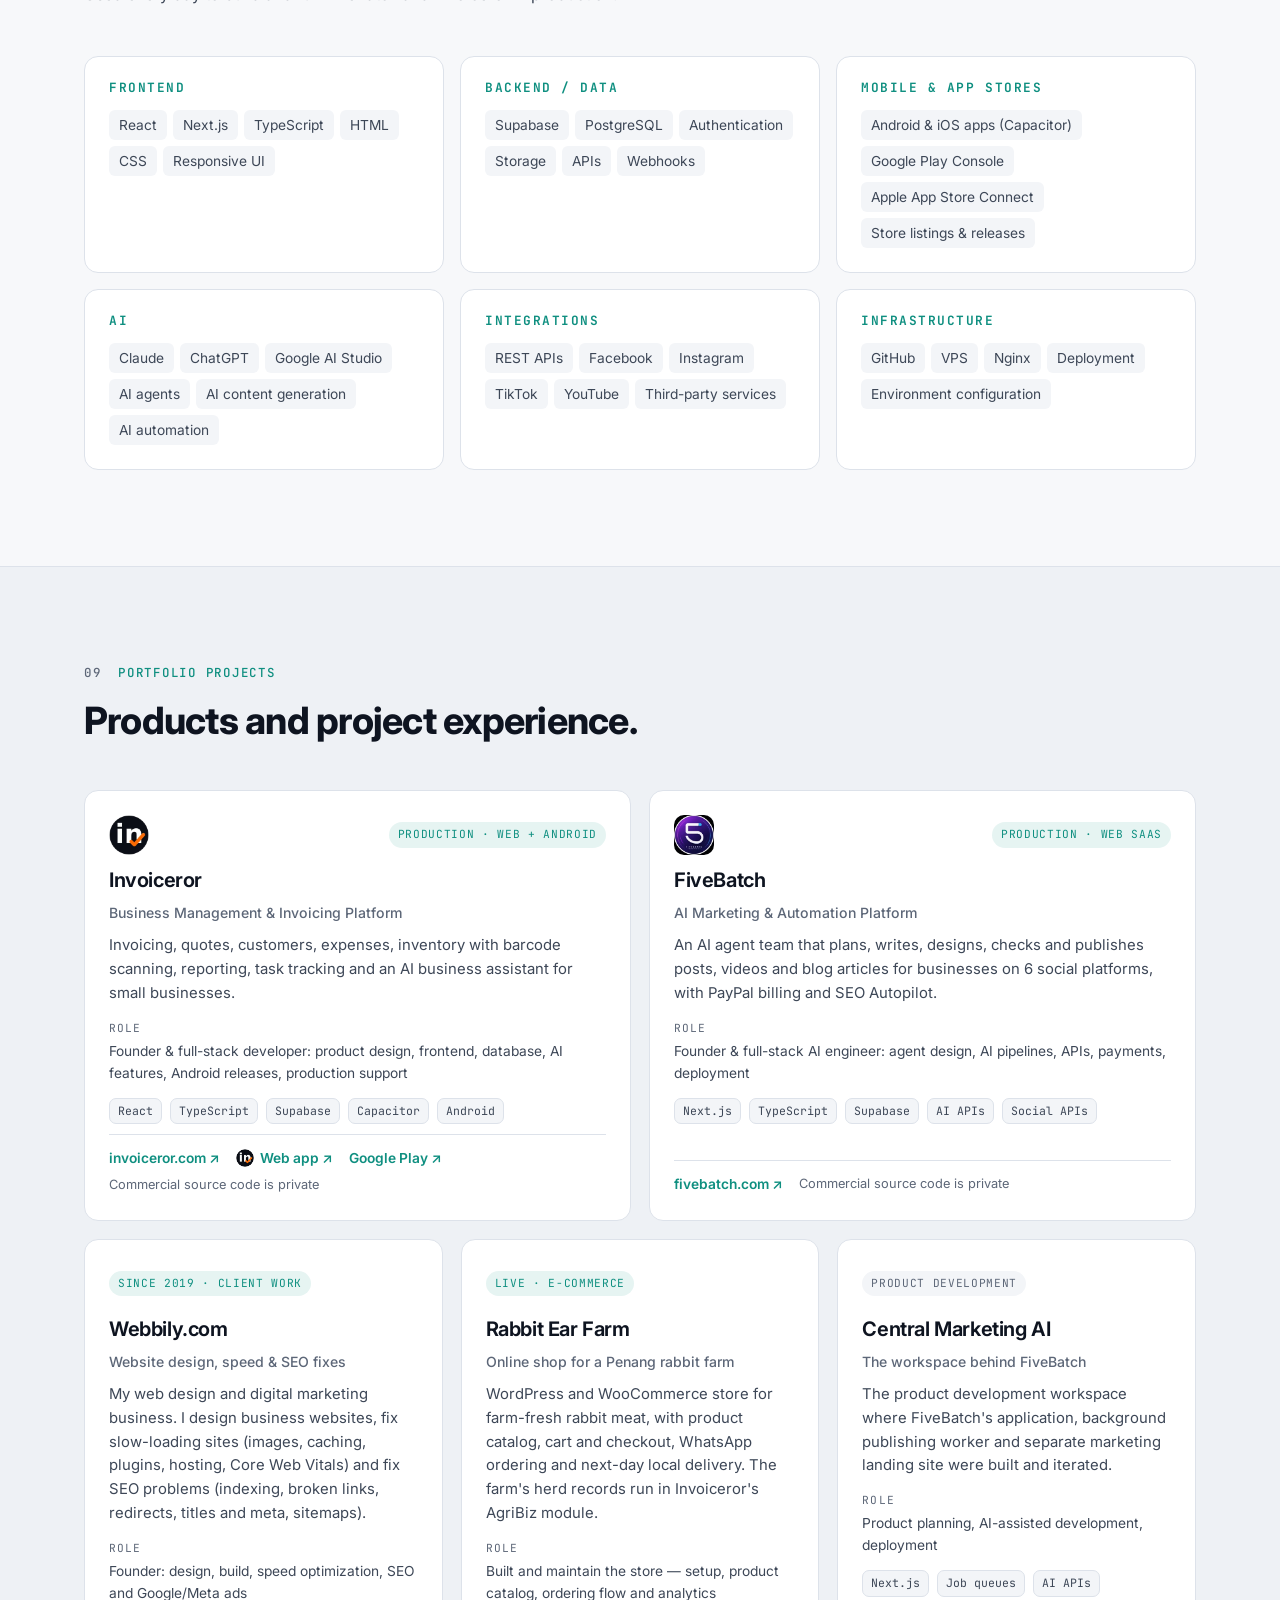
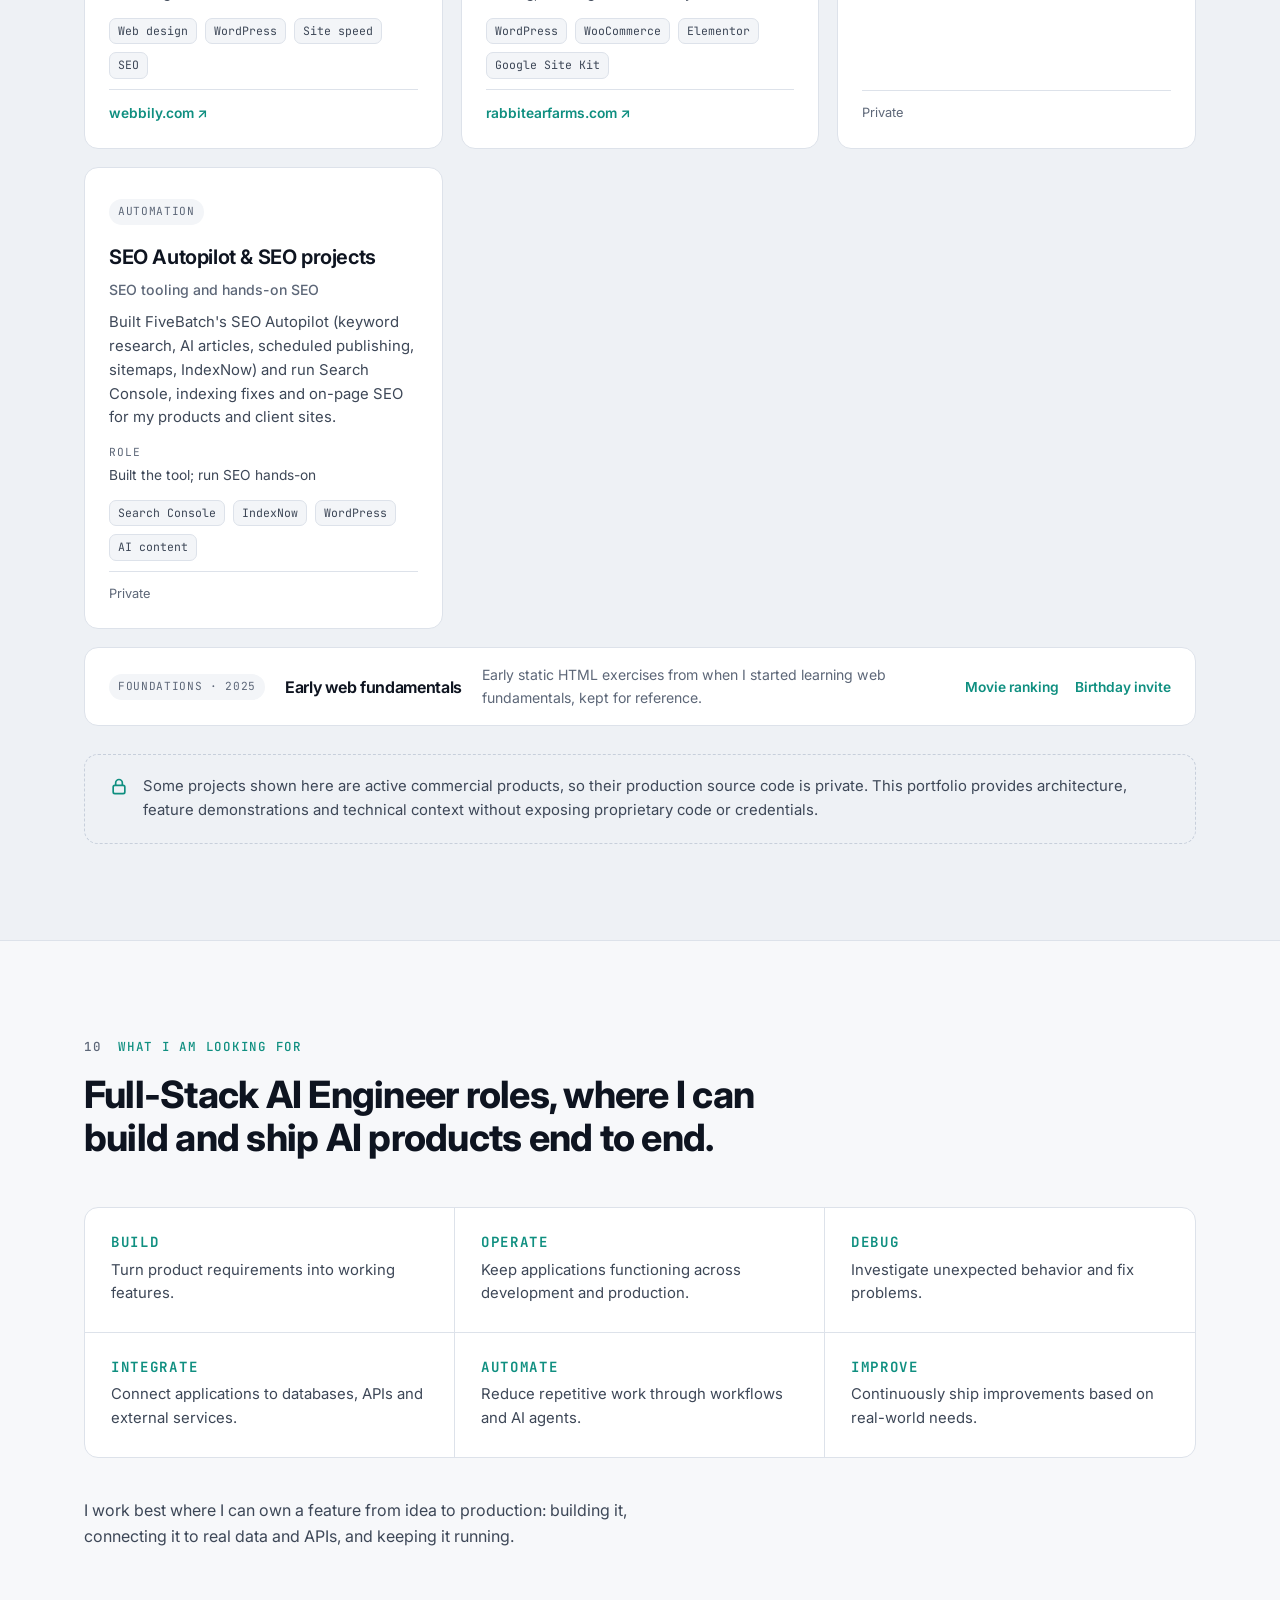
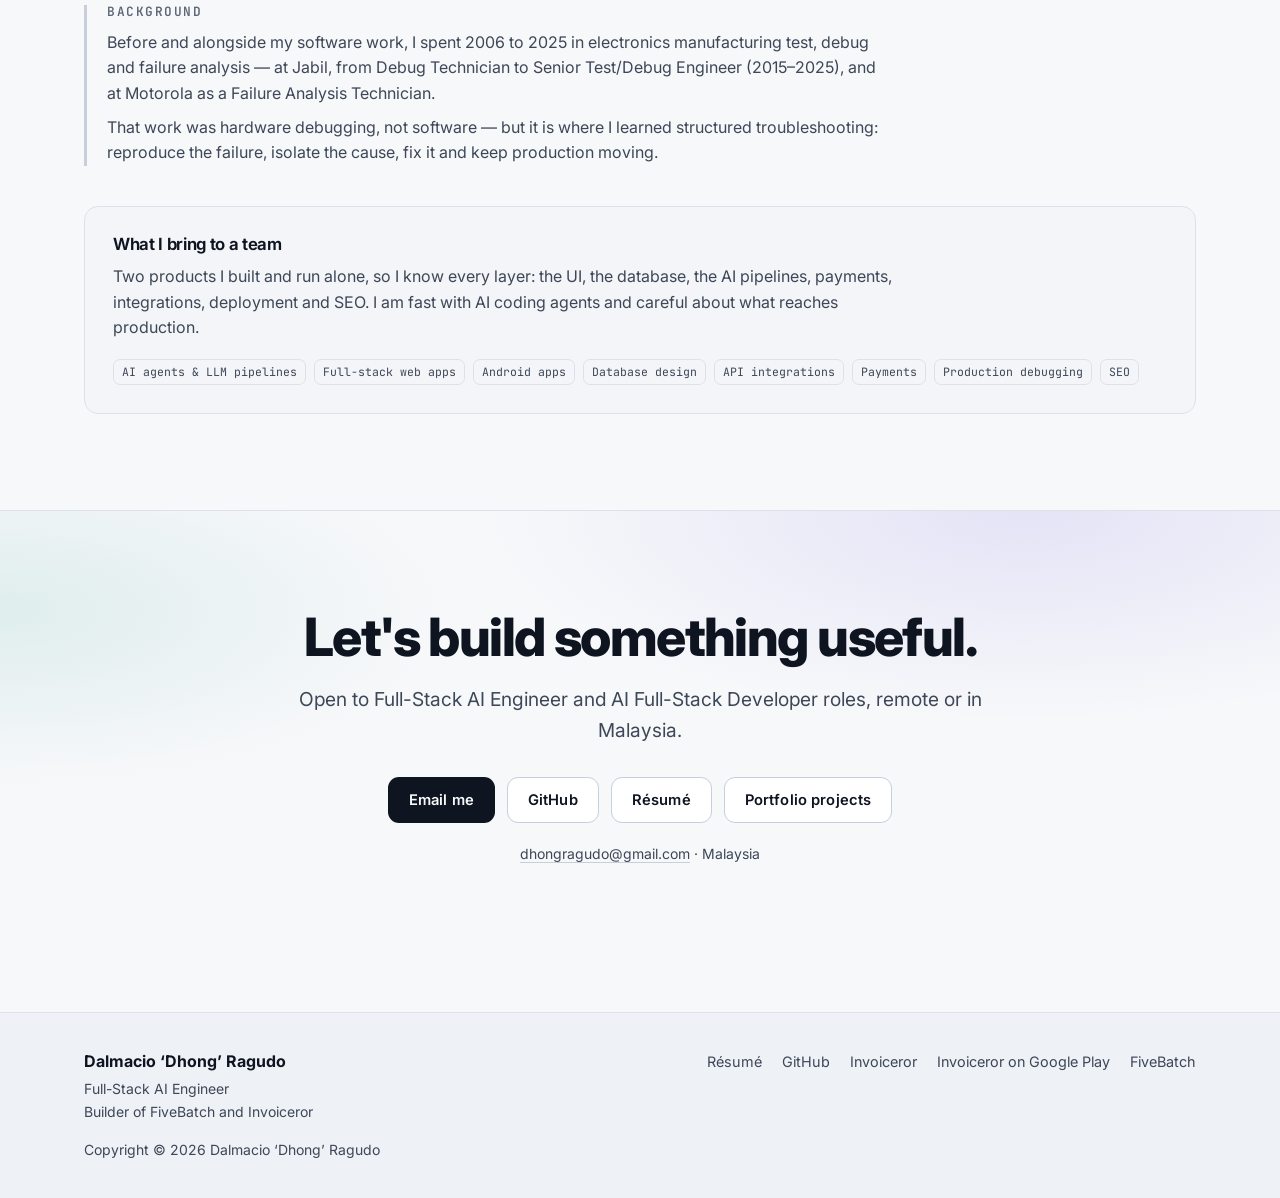
==== commit 41112acc: "VS Code as the control center for agents, code, GitHub, servers and deployments Co-Authored-By: Clau" ====
--- a/index.html
+++ b/index.html
@@ -400,7 +400,7 @@
           </article>
           <article class="tool">
             <h3>VS Code</h3>
-            <p>Primary development environment where I coordinate AI-assisted development, inspect code, test changes and manage projects.</p>
+            <p>My control center. From one VS Code window I run the AI coding agents and reach everything they work on: the code, the terminal, GitHub, the database, the live servers over SSH and the deployments of FiveBatch and Invoiceror.</p>
           </article>
         </div>
         <ul class="principles" aria-label="Principles">
